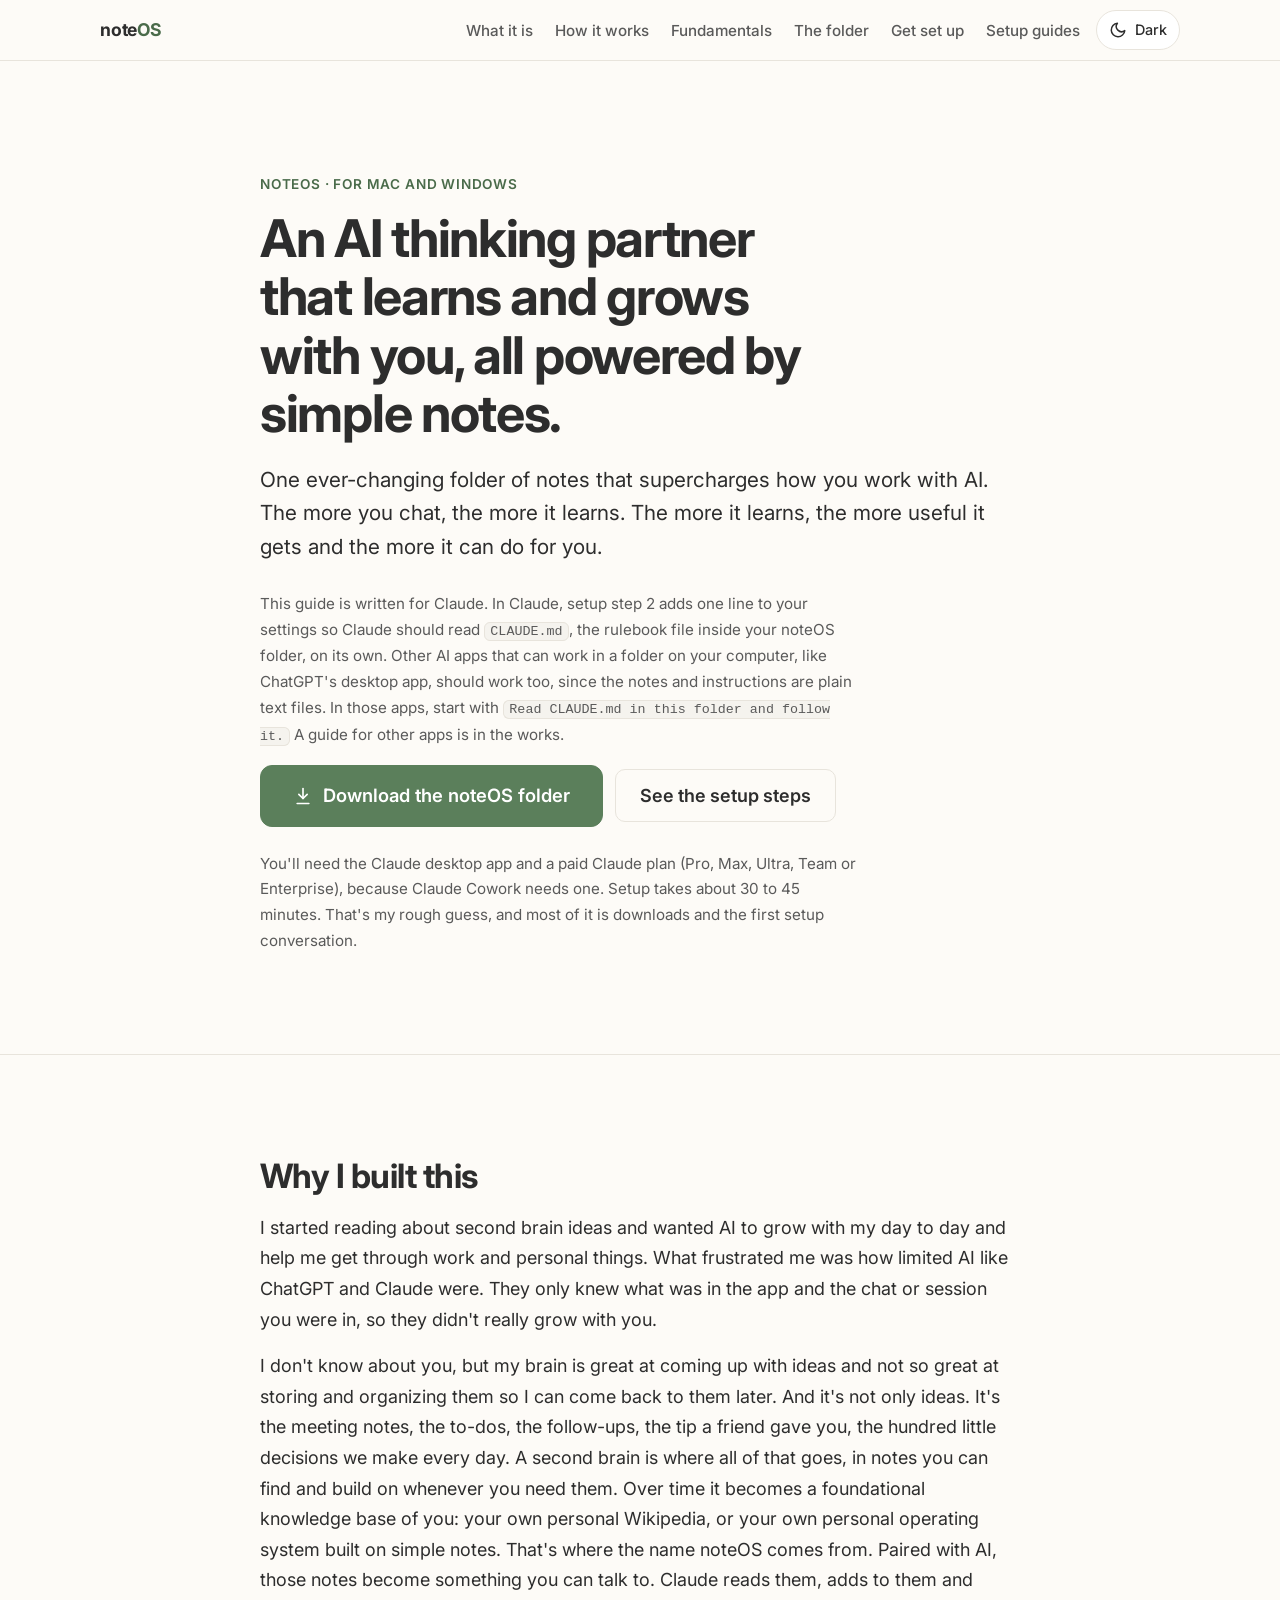
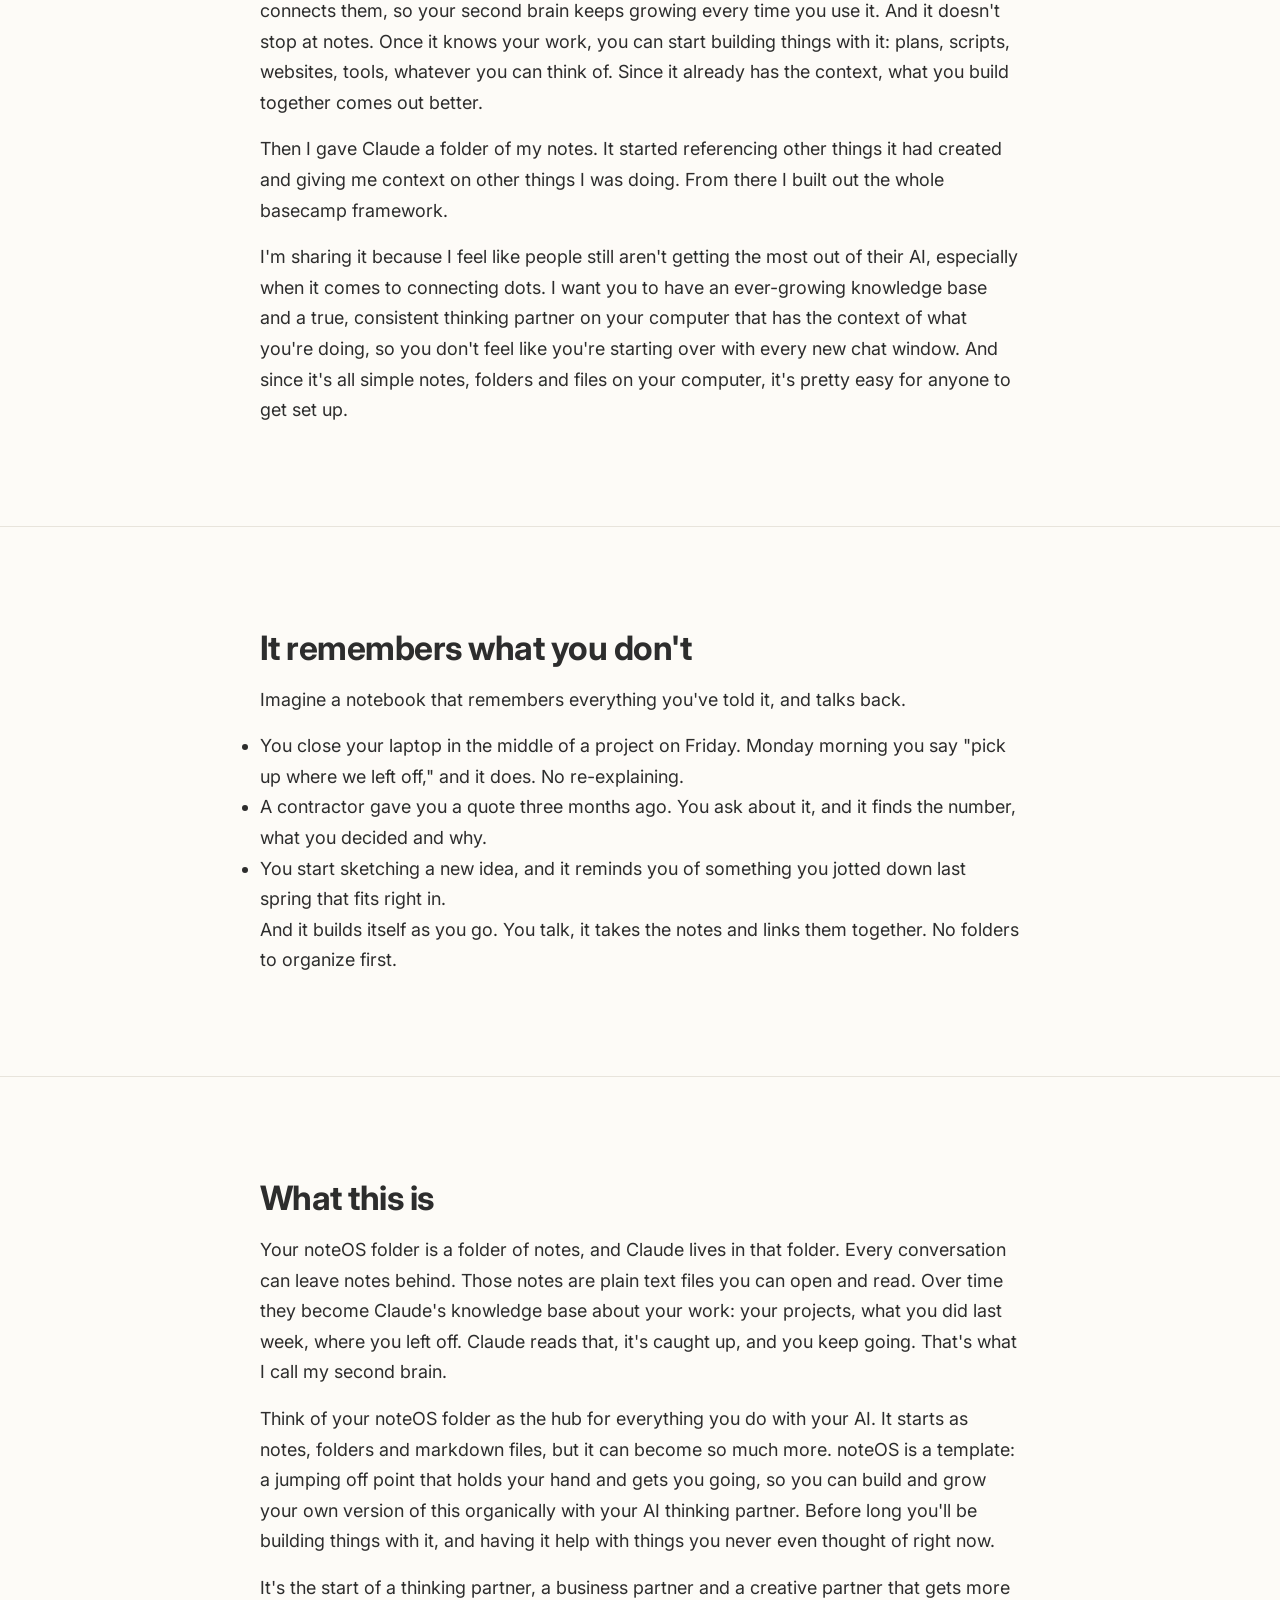
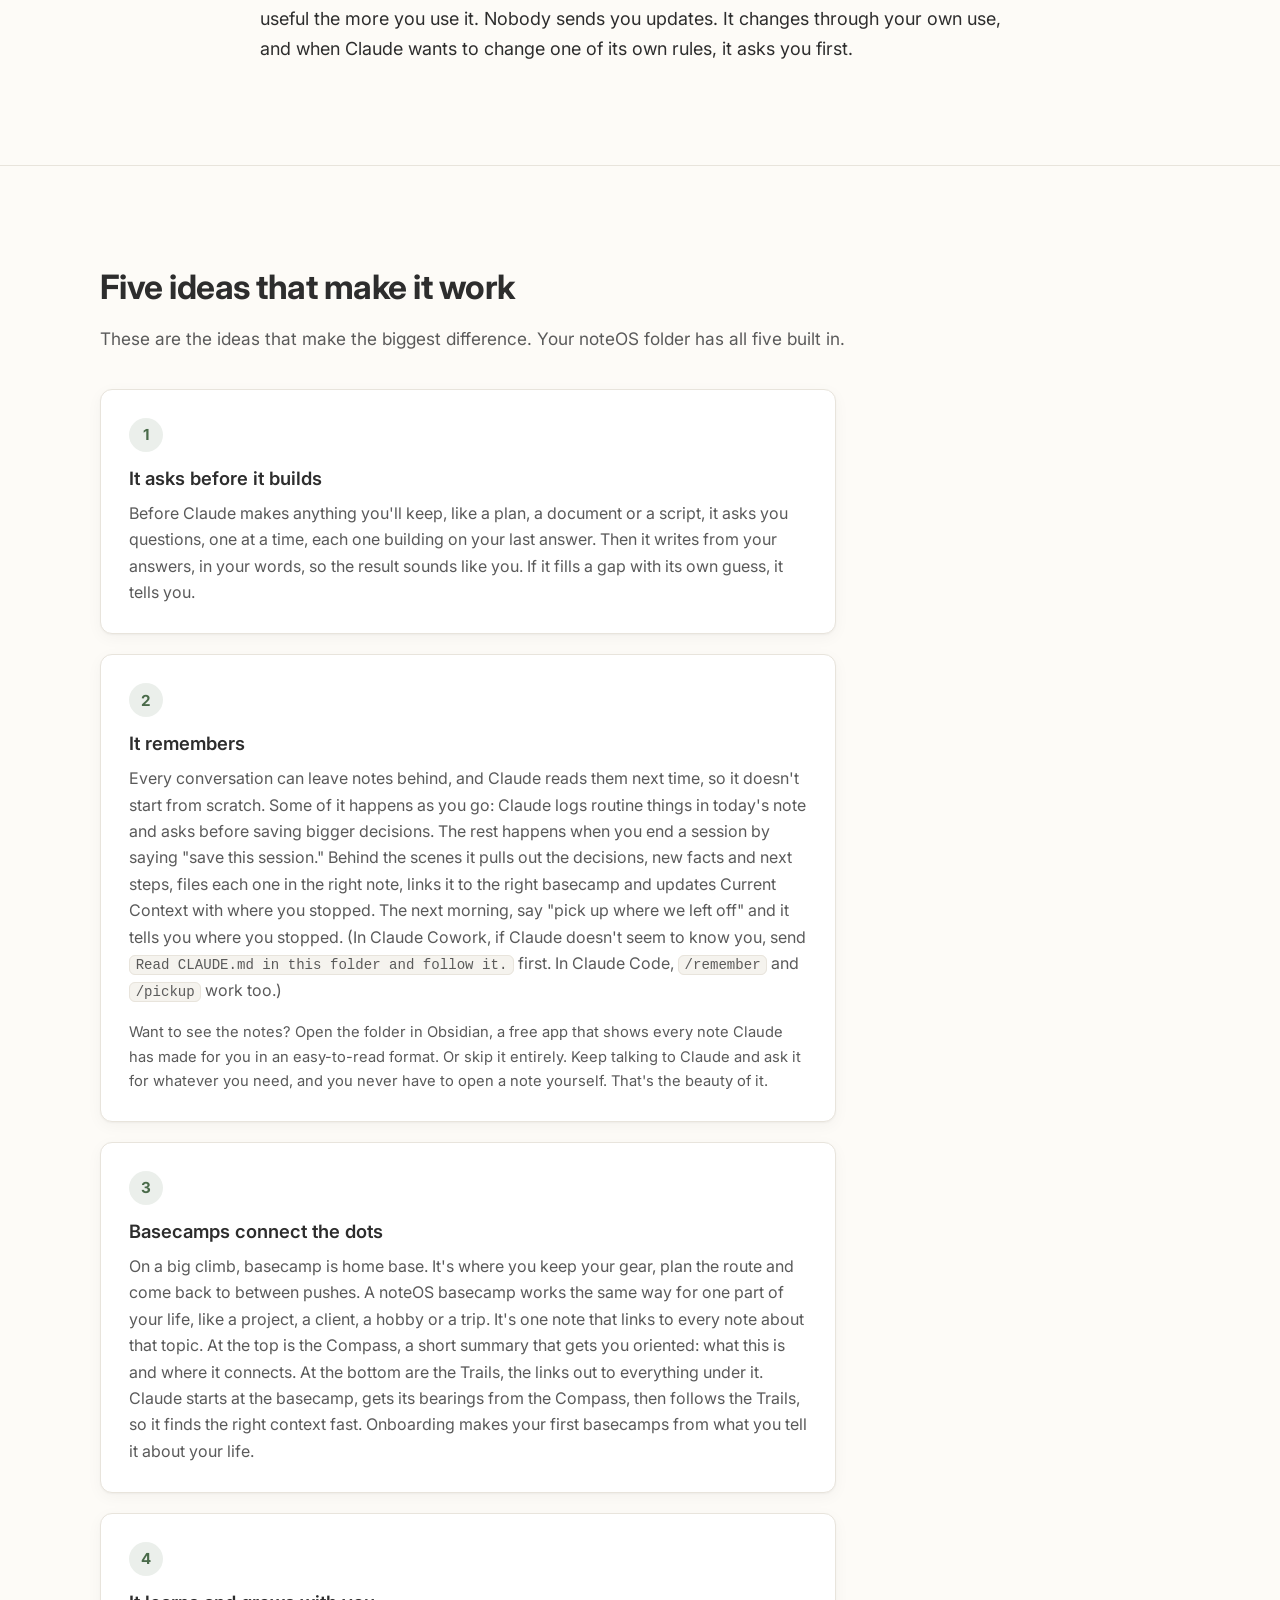
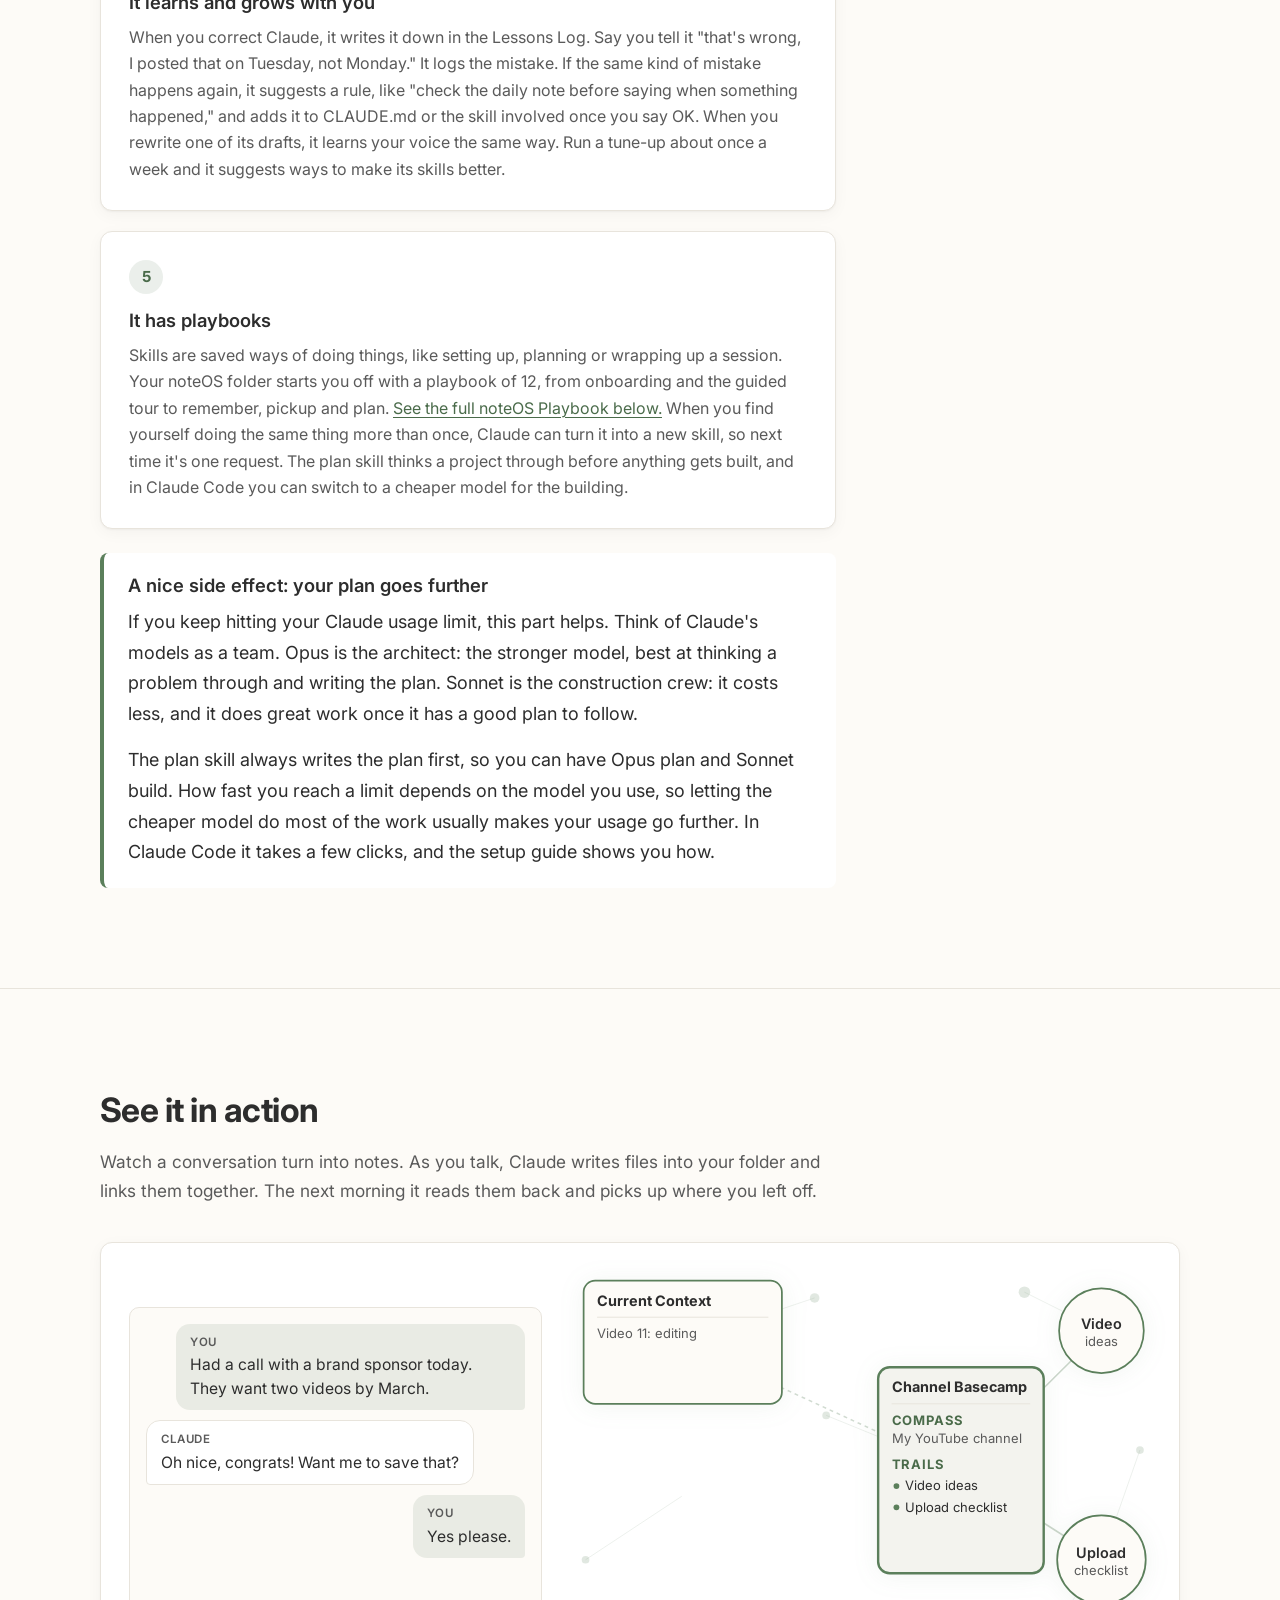
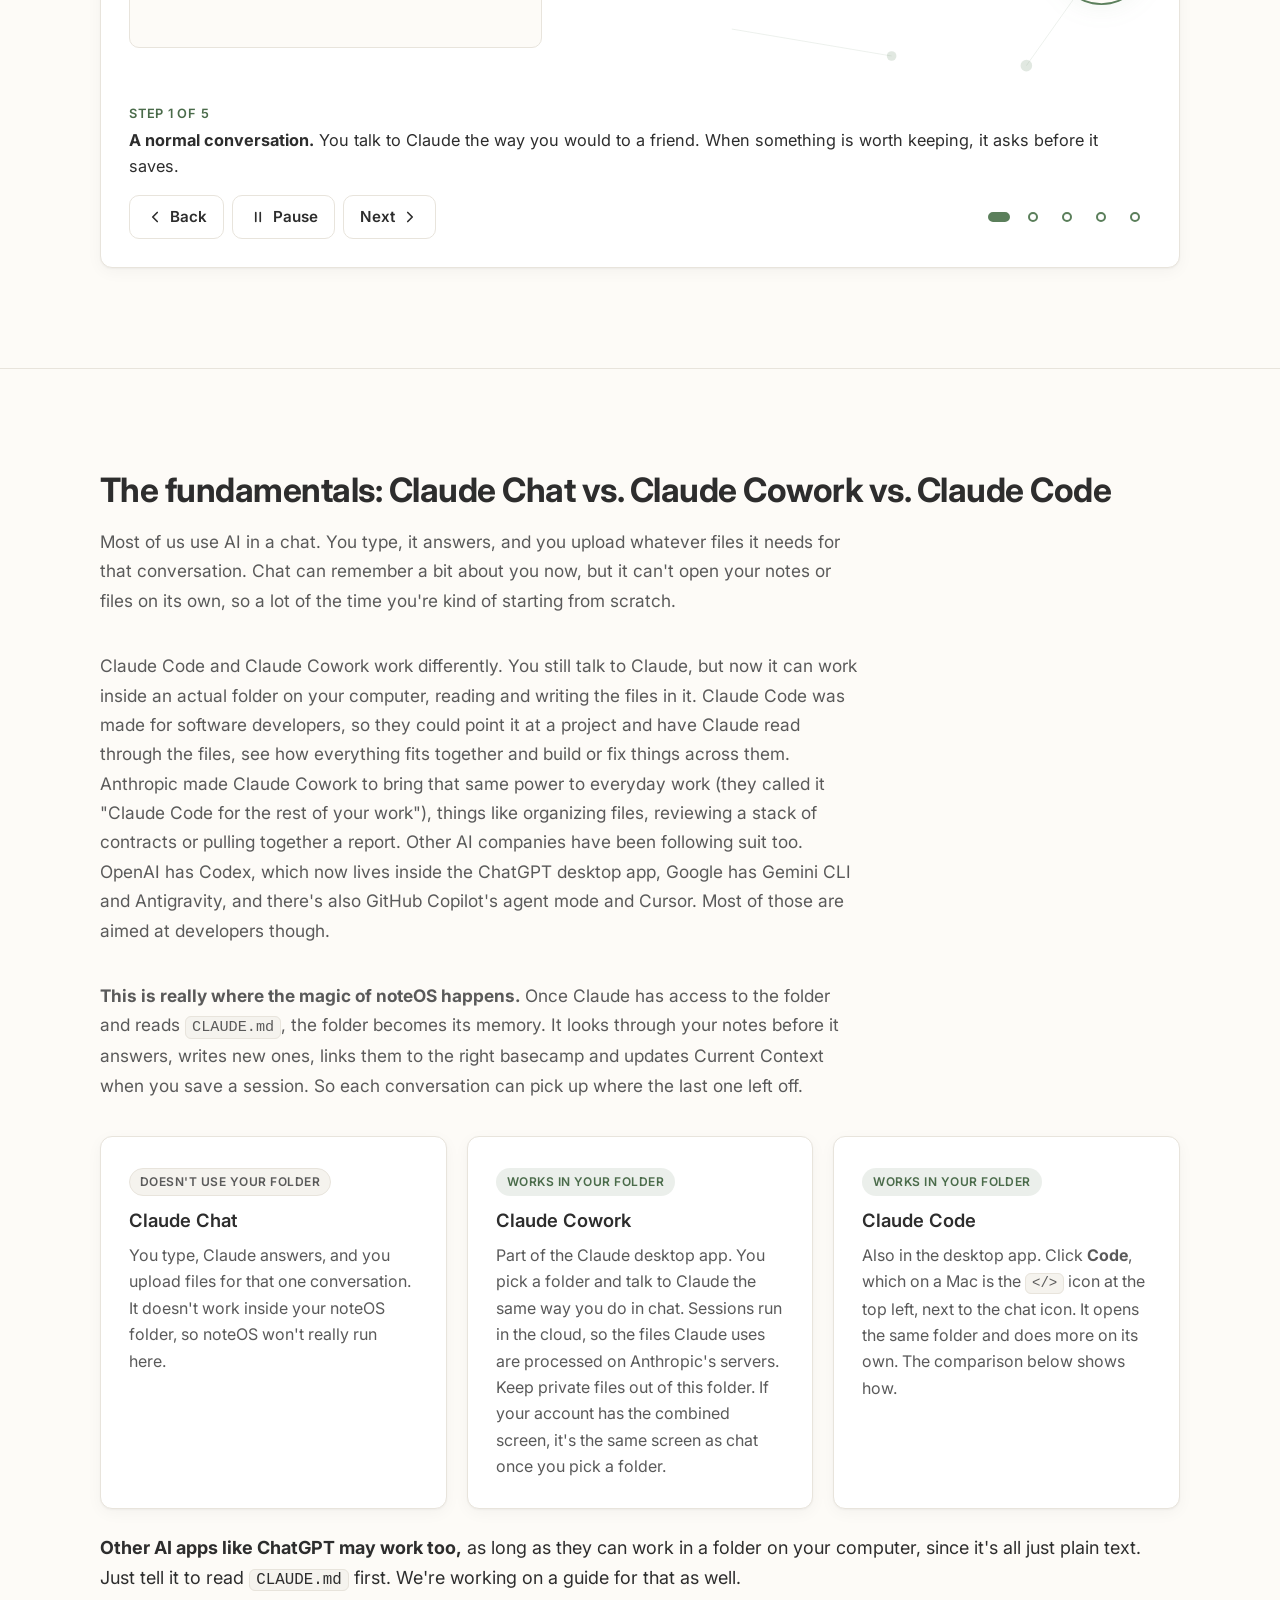
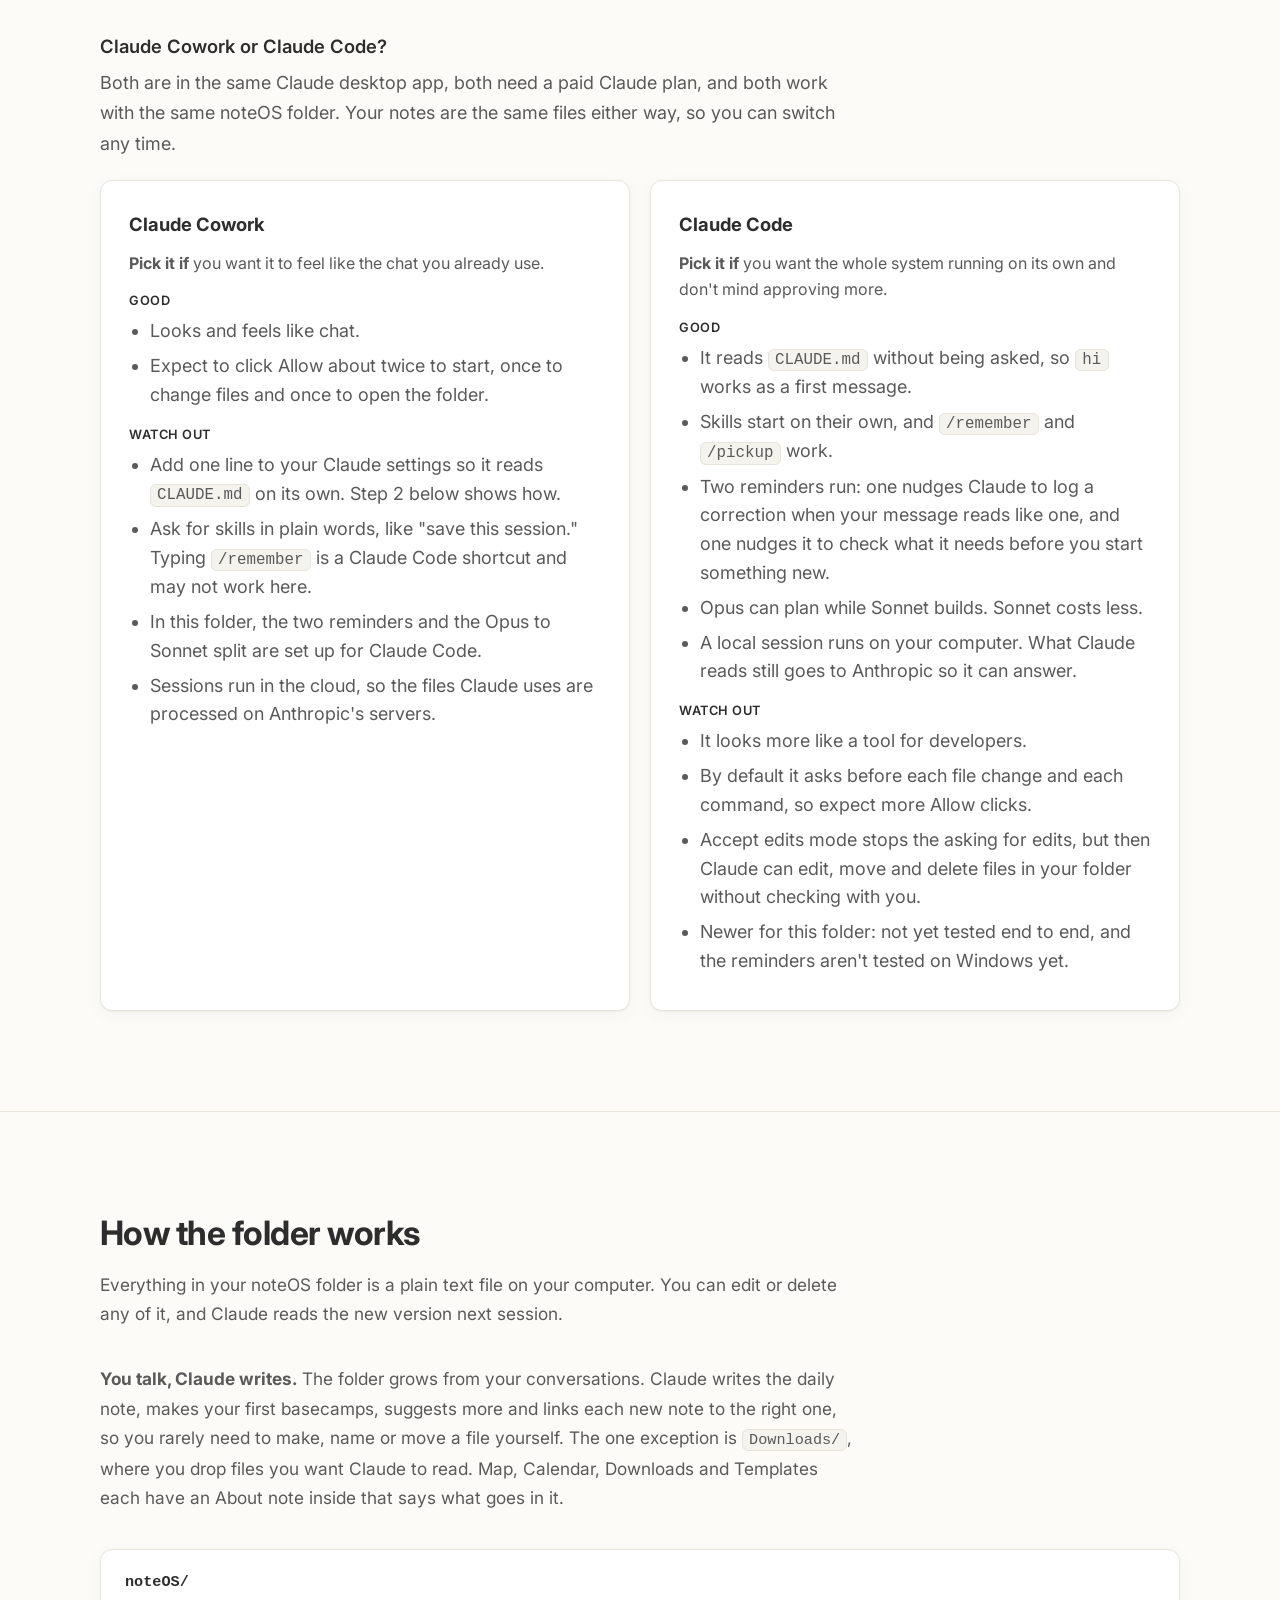
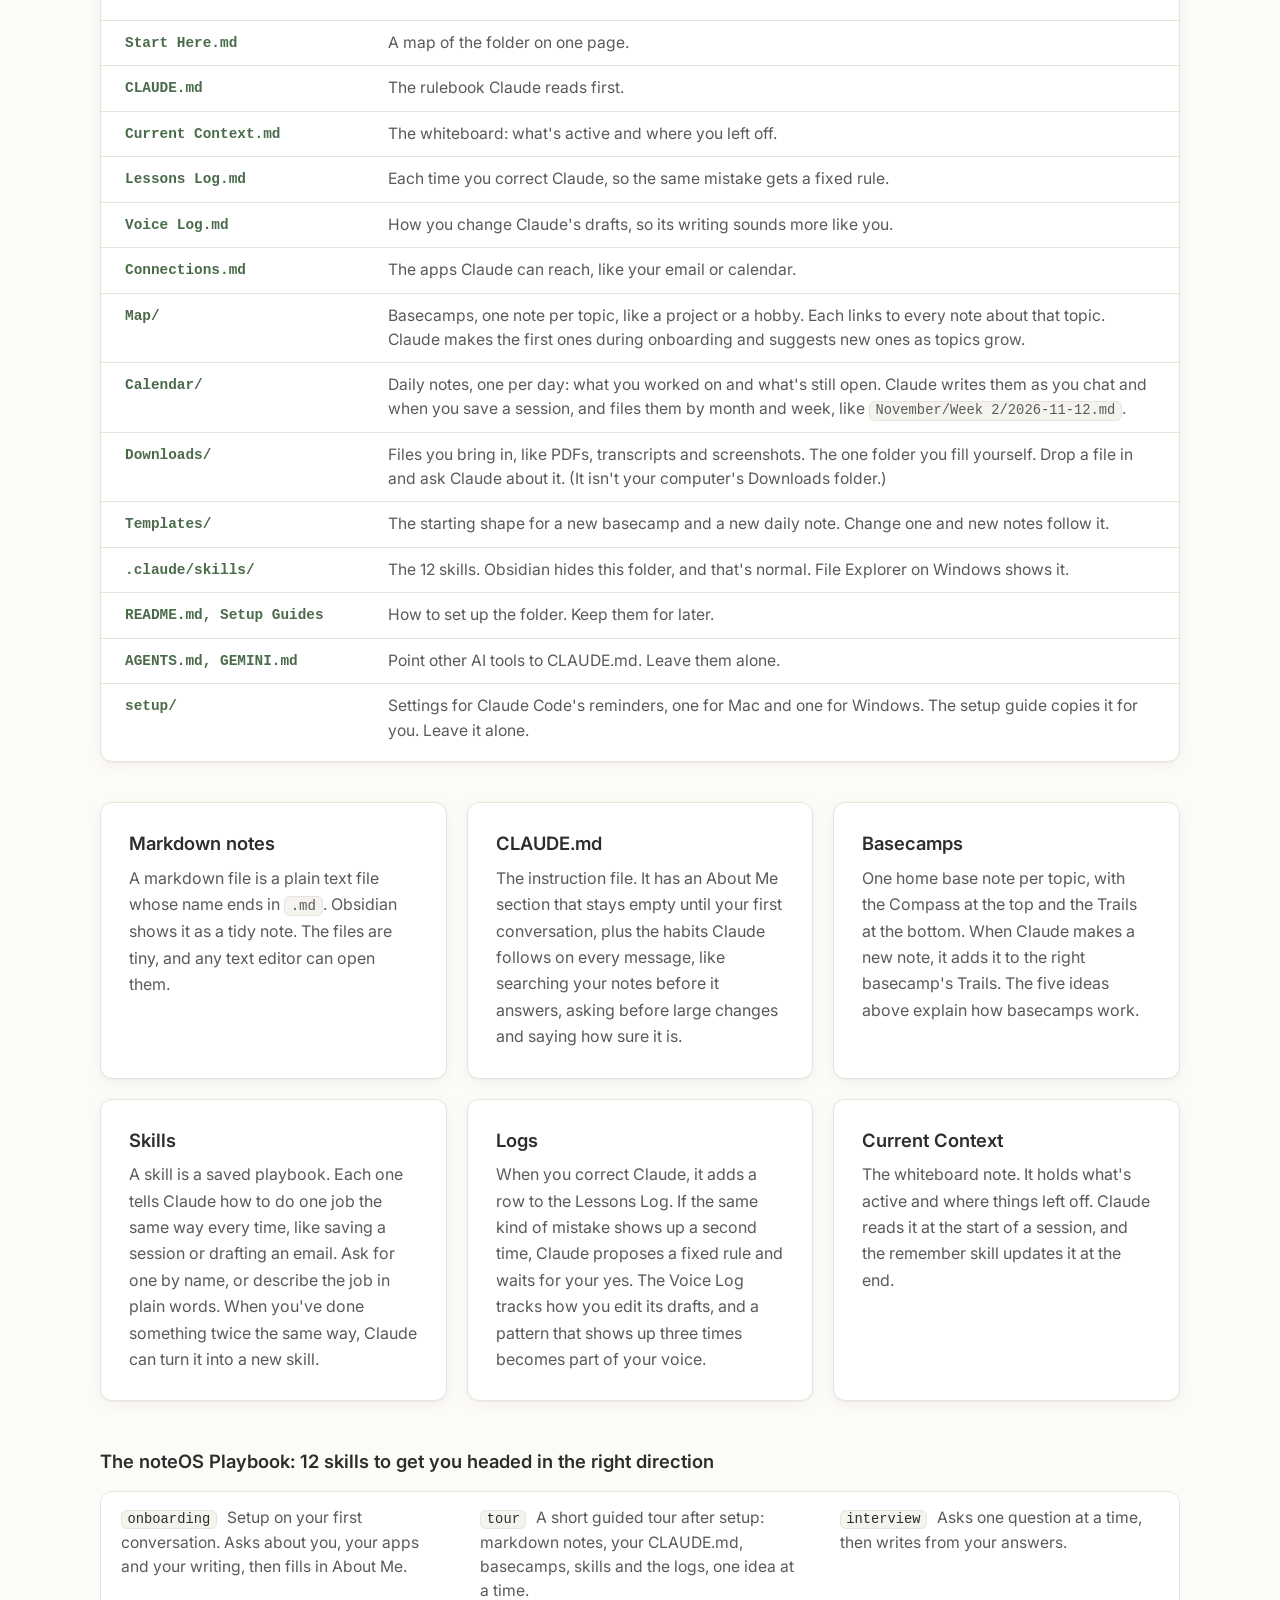
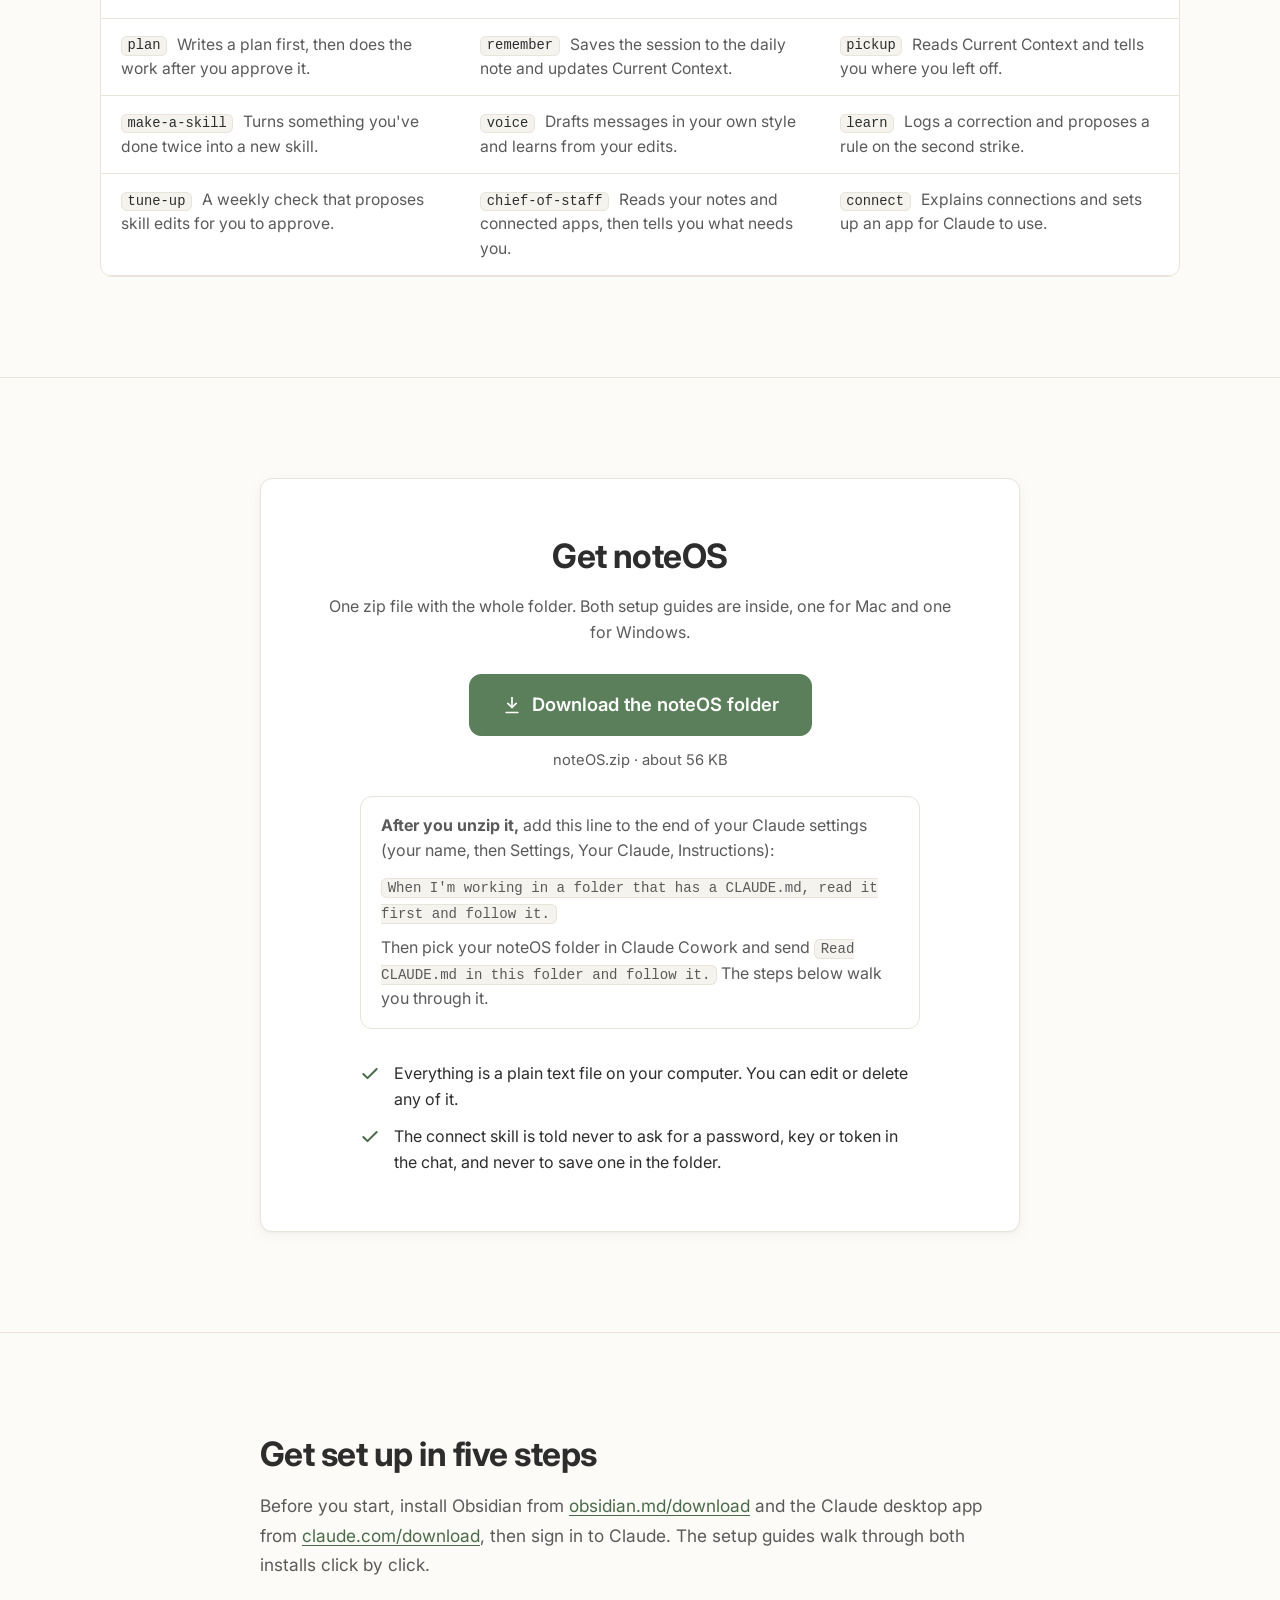
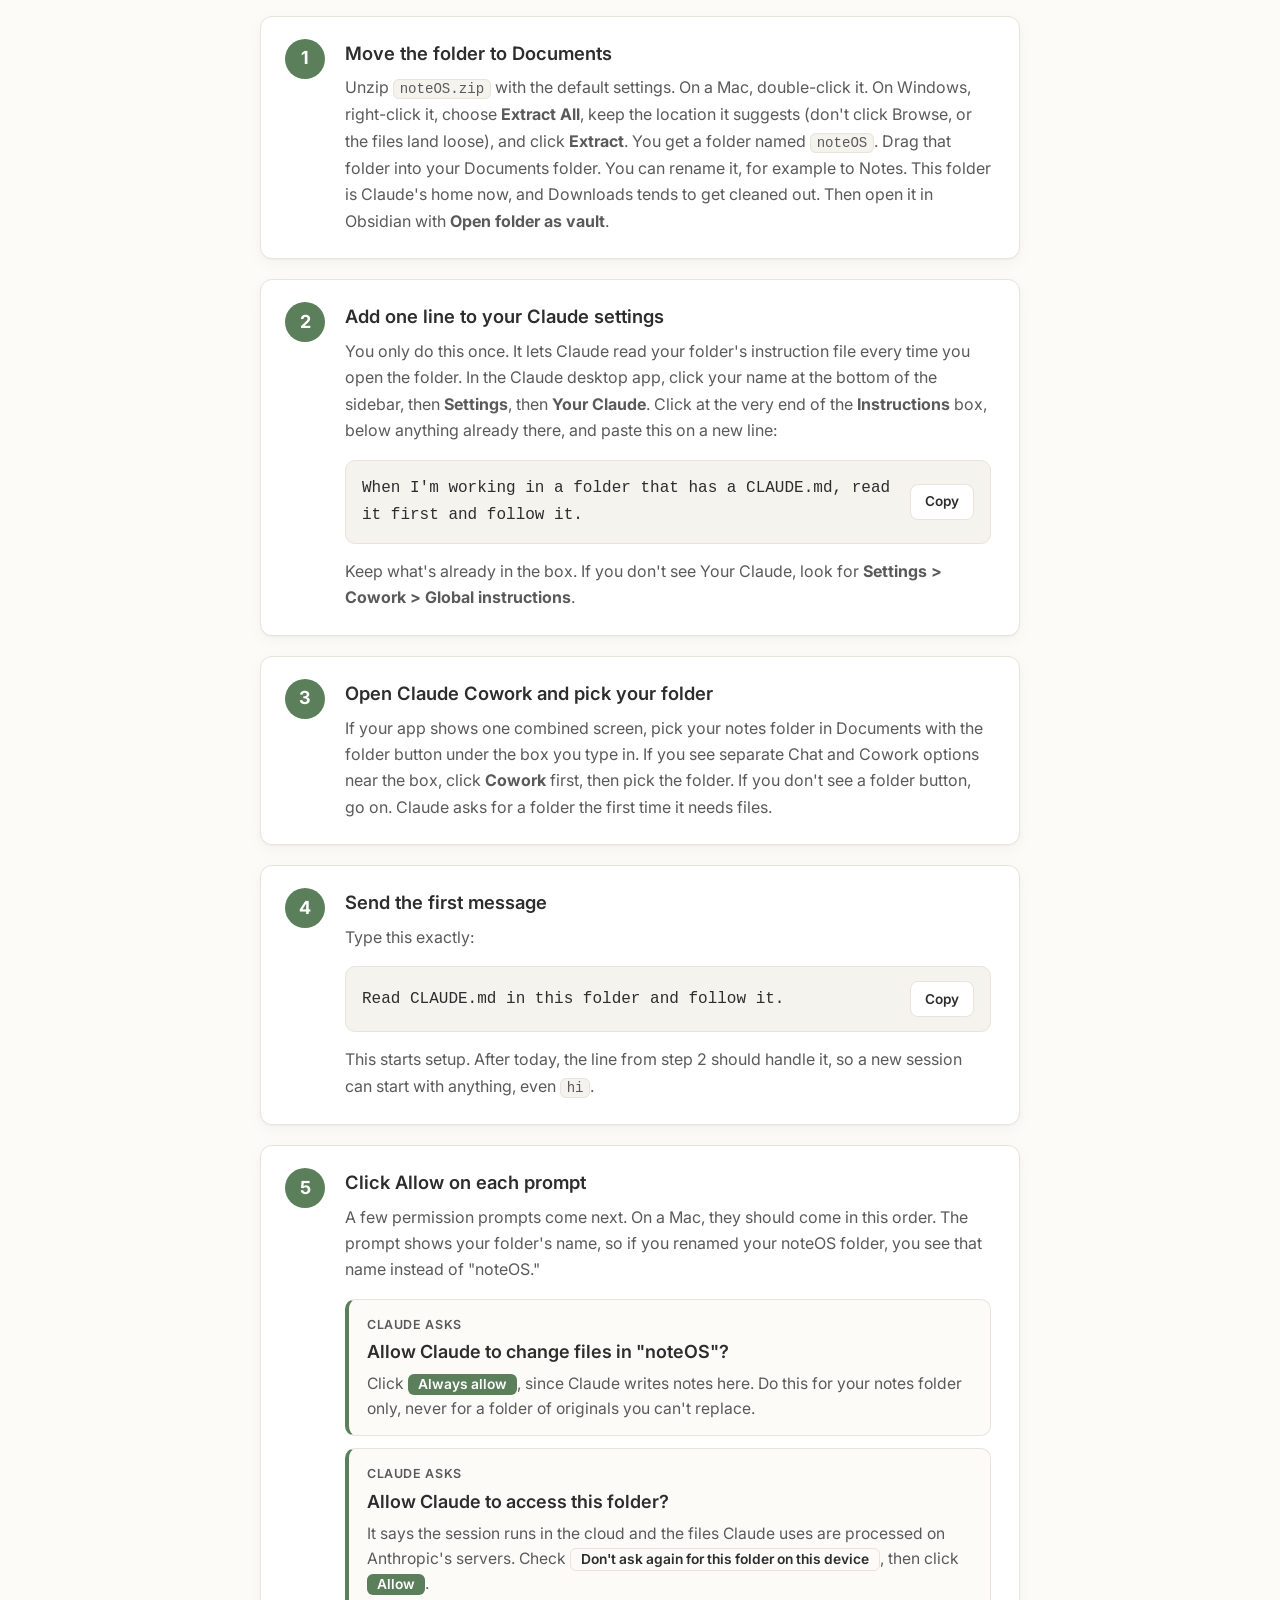
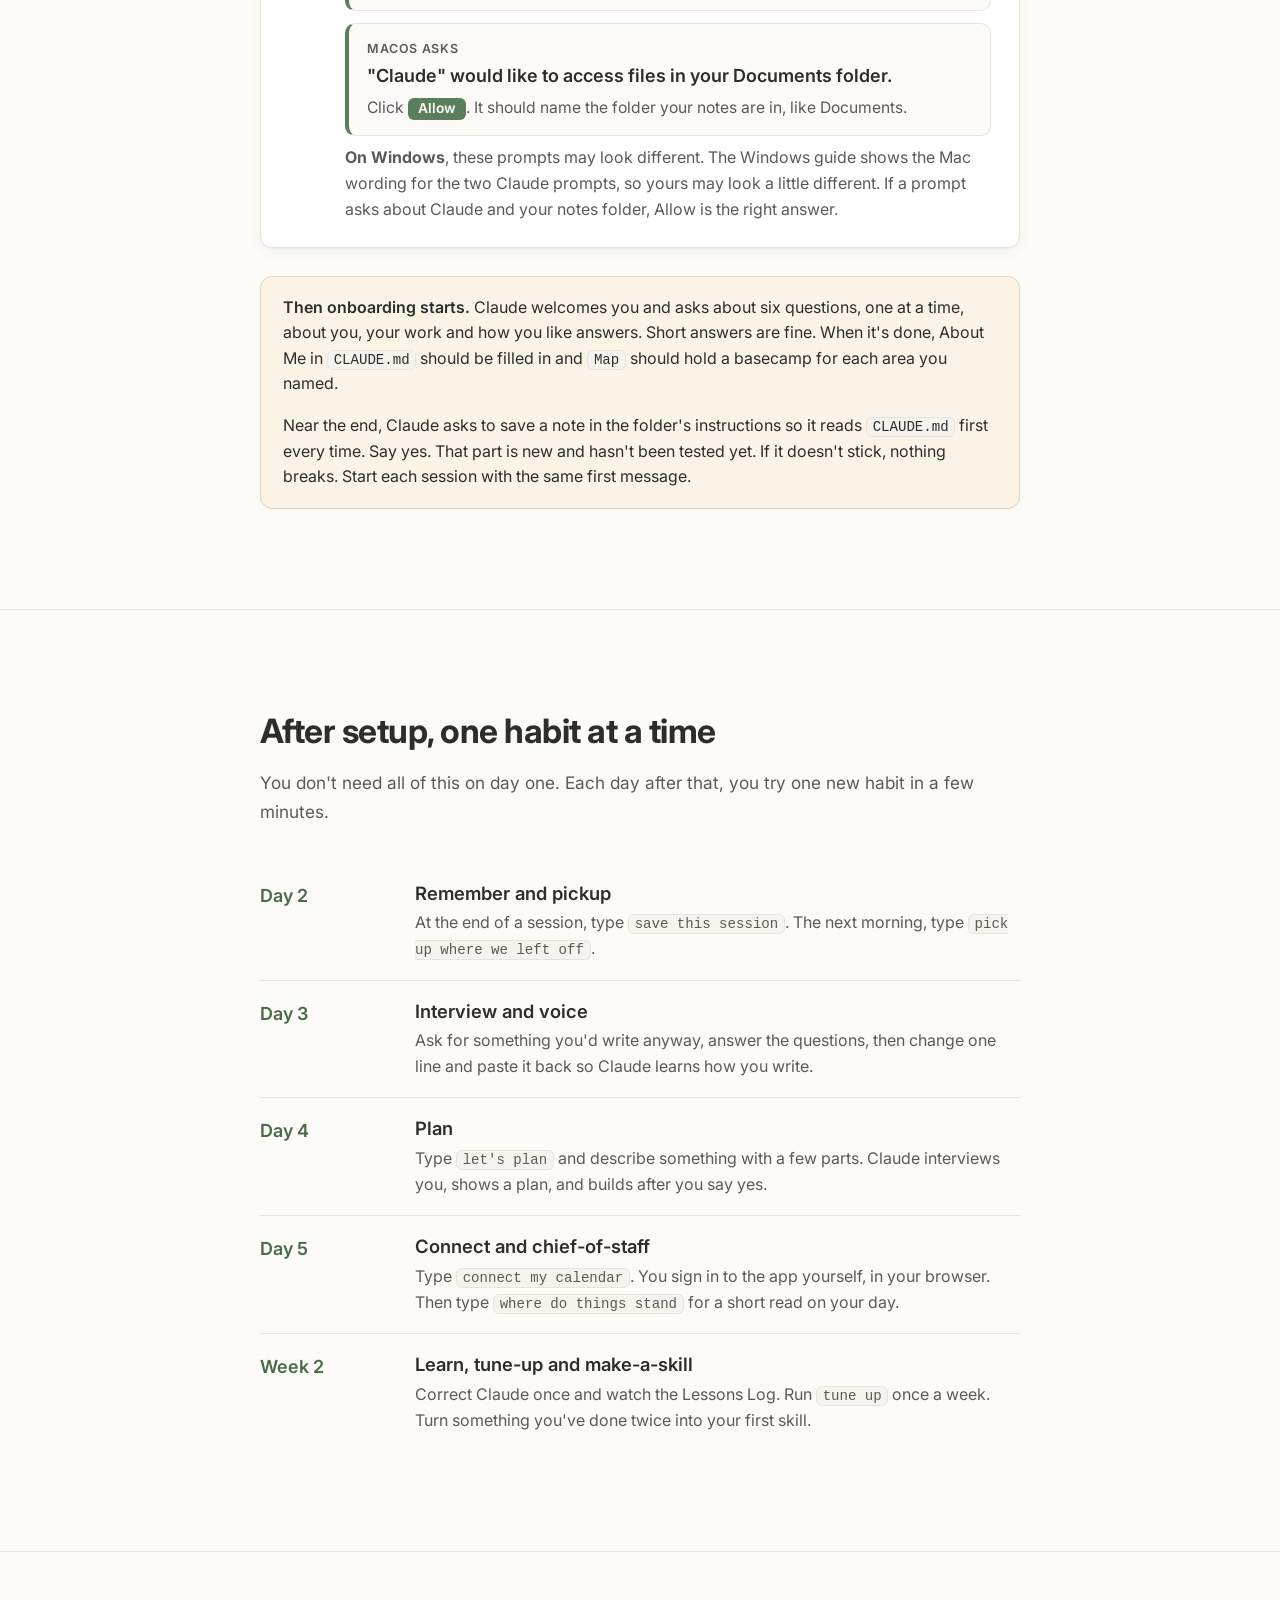
==== index.html @ 66b86077 "Hero: settings line for Claude, first message for other apps; rebuild" ====
<!DOCTYPE html>
<html lang="en">
<head>
  <meta charset="UTF-8">
  <meta name="viewport" content="width=device-width, initial-scale=1">
  <title>noteOS</title>
  <meta name="description" content="A starter folder where Claude keeps notes on your work and picks up where you left off. Download it, open it in Claude Cowork or Claude Code, and follow the setup steps.">
  <script>
    try { var t = localStorage.getItem('noteos-theme'); if (t === 'light' || t === 'dark') document.documentElement.setAttribute('data-theme', t); } catch (e) {}
  </script>
  <link rel="preconnect" href="https://fonts.googleapis.com">
  <link rel="preconnect" href="https://fonts.gstatic.com" crossorigin>
  <link href="https://fonts.googleapis.com/css2?family=Inter:wght@400;500;600;700&display=swap" rel="stylesheet">
  <link rel="stylesheet" href="styles.css">
</head>
<body>
  <a class="skip-link" href="#main">Skip to content</a>

  <header class="site-header">
    <div class="wrap-wide">
      <a class="brand" href="#top">note<span>OS</span></a>
      <nav class="site-nav" aria-label="Sections">
        <ul>
          <li><a href="#what">What it is</a></li>
          <li><a href="#ideas">How it works</a></li>
          <li><a href="#apps">Fundamentals</a></li>
          <li><a href="#folder">The folder</a></li>
          <li><a href="#day-1">Get set up</a></li>
          <li><a href="#guides">Setup guides</a></li>
        </ul>
      </nav>
      <button class="theme-toggle" type="button" aria-label="Switch to dark mode" hidden>
        <svg viewBox="0 0 24 24" fill="none" stroke="currentColor" stroke-width="2" stroke-linecap="round" stroke-linejoin="round" aria-hidden="true"><path d="M21 12.8A9 9 0 1 1 11.2 3a7 7 0 0 0 9.8 9.8z"/></svg>
        <span class="label">Dark</span>
      </button>
    </div>
  </header>

  <main id="main">

    <section class="hero" id="top" aria-labelledby="hero-title">
      <div class="wrap">
        <p class="eyebrow">noteOS · for Mac and Windows</p>
        <h1 id="hero-title">An AI thinking partner that learns and grows with you, all powered by simple notes.</h1>
        <p class="lede">One ever-changing folder of notes that supercharges how you work with AI. The more you chat, the more it learns. The more it learns, the more useful it gets and the more it can do for you.</p>
        <p class="need">This guide is written for Claude. In Claude, setup step 2 adds one line to your settings so Claude should read <code>CLAUDE.md</code>, the rulebook file inside your noteOS folder, on its own. Other AI apps that can work in a folder on your computer, like ChatGPT's desktop app, should work too, since the notes and instructions are plain text files. In those apps, start with <code>Read CLAUDE.md in this folder and follow it.</code> A guide for other apps is in the works.</p>
        <div class="btn-row">
          <a class="btn btn-primary btn-big" href="noteOS.zip" download>
            <svg viewBox="0 0 24 24" fill="none" stroke="currentColor" stroke-width="2" stroke-linecap="round" stroke-linejoin="round" aria-hidden="true"><path d="M12 3v12"/><path d="m7 10 5 5 5-5"/><path d="M5 21h14"/></svg>
            Download the noteOS folder
          </a>
          <a class="btn btn-secondary" href="#day-1">See the setup steps</a>
        </div>
        <p class="need">You'll need the Claude desktop app and a paid Claude plan (Pro, Max, Ultra, Team or Enterprise), because Claude Cowork needs one. Setup takes about 30 to 45 minutes. That's my rough guess, and most of it is downloads and the first setup conversation.</p>
      </div>
    </section>

    <section class="section" id="why" aria-labelledby="why-title">
      <div class="wrap">
        <h2 id="why-title">Why I built this</h2>
        <p>I started reading about second brain ideas and wanted AI to grow with my day to day and help me get through work and personal things. What frustrated me was how limited AI like ChatGPT and Claude were. They only knew what was in the app and the chat or session you were in, so they didn't really grow with you.</p>
        <p>I don't know about you, but my brain is great at coming up with ideas and not so great at storing and organizing them so I can come back to them later. And it's not only ideas. It's the meeting notes, the to-dos, the follow-ups, the tip a friend gave you, the hundred little decisions we make every day. A second brain is where all of that goes, in notes you can find and build on whenever you need them. Over time it becomes a foundational knowledge base of you: your own personal Wikipedia, or your own personal operating system built on simple notes. That's where the name noteOS comes from. Paired with AI, those notes become something you can talk to. Claude reads them, adds to them and connects them, so your second brain keeps growing every time you use it. And it doesn't stop at notes. Once it knows your work, you can start building things with it: plans, scripts, websites, tools, whatever you can think of. Since it already has the context, what you build together comes out better.</p>
        <p>Then I gave Claude a folder of my notes. It started referencing other things it had created and giving me context on other things I was doing. From there I built out the whole basecamp framework.</p>
        <p>I'm sharing it because I feel like people still aren't getting the most out of their AI, especially when it comes to connecting dots. I want you to have an ever-growing knowledge base and a true, consistent thinking partner on your computer that has the context of what you're doing, so you don't feel like you're starting over with every new chat window. And since it's all simple notes, folders and files on your computer, it's pretty easy for anyone to get set up.</p>
      </div>
    </section>

    <section class="section" id="imagine" aria-labelledby="imagine-title">
      <div class="wrap">
        <h2 id="imagine-title">It remembers what you don't</h2>
        <p>Imagine a notebook that remembers everything you've told it, and talks back.</p>
        <ul>
          <li>You close your laptop in the middle of a project on Friday. Monday morning you say "pick up where we left off," and it does. No re-explaining.</li>
          <li>A contractor gave you a quote three months ago. You ask about it, and it finds the number, what you decided and why.</li>
          <li>You start sketching a new idea, and it reminds you of something you jotted down last spring that fits right in.</li>
        </ul>
        <p>And it builds itself as you go. You talk, it takes the notes and links them together. No folders to organize first.</p>
      </div>
    </section>

    <section class="section" id="what" aria-labelledby="what-title">
      <div class="wrap">
        <h2 id="what-title">What this is</h2>
        <p>Your noteOS folder is a folder of notes, and Claude lives in that folder. Every conversation can leave notes behind. Those notes are plain text files you can open and read. Over time they become Claude's knowledge base about your work: your projects, what you did last week, where you left off. Claude reads that, it's caught up, and you keep going. That's what I call my second brain.</p>
        <p>Think of your noteOS folder as the hub for everything you do with your AI. It starts as notes, folders and markdown files, but it can become so much more. noteOS is a template: a jumping off point that holds your hand and gets you going, so you can build and grow your own version of this organically with your AI thinking partner. Before long you'll be building things with it, and having it help with things you never even thought of right now.</p>
        <p>It's the start of a thinking partner, a business partner and a creative partner that gets more useful the more you use it. Nobody sends you updates. It changes through your own use, and when Claude wants to change one of its own rules, it asks you first.</p>
      </div>
    </section>

    <section class="section" id="ideas" aria-labelledby="ideas-title">
      <div class="wrap-wide">
        <h2 id="ideas-title">Five ideas that make it work</h2>
        <p class="intro">These are the ideas that make the biggest difference. Your noteOS folder has all five built in.</p>
        <div class="grid grid-pillars-5">
          <article class="card">
            <div class="num" aria-hidden="true">1</div>
            <h3>It asks before it builds</h3>
            <p>Before Claude makes anything you'll keep, like a plan, a document or a script, it asks you questions, one at a time, each one building on your last answer. Then it writes from your answers, in your words, so the result sounds like you. If it fills a gap with its own guess, it tells you.</p>
          </article>
          <article class="card">
            <div class="num" aria-hidden="true">2</div>
            <h3>It remembers</h3>
            <p>Every conversation can leave notes behind, and Claude reads them next time, so it doesn't start from scratch. Some of it happens as you go: Claude logs routine things in today's note and asks before saving bigger decisions. The rest happens when you end a session by saying "save this session." Behind the scenes it pulls out the decisions, new facts and next steps, files each one in the right note, links it to the right basecamp and updates Current Context with where you stopped. The next morning, say "pick up where we left off" and it tells you where you stopped. (In Claude Cowork, if Claude doesn&#39;t seem to know you, send <code>Read CLAUDE.md in this folder and follow it.</code> first. In Claude Code, <code>/remember</code> and <code>/pickup</code> work too.)</p>
            <p class="card-note">Want to see the notes? Open the folder in Obsidian, a free app that shows every note Claude has made for you in an easy-to-read format. Or skip it entirely. Keep talking to Claude and ask it for whatever you need, and you never have to open a note yourself. That's the beauty of it.
          </article>
          <article class="card">
            <div class="num" aria-hidden="true">3</div>
            <h3>Basecamps connect the dots</h3>
            <p>On a big climb, basecamp is home base. It's where you keep your gear, plan the route and come back to between pushes. A noteOS basecamp works the same way for one part of your life, like a project, a client, a hobby or a trip. It's one note that links to every note about that topic. At the top is the Compass, a short summary that gets you oriented: what this is and where it connects. At the bottom are the Trails, the links out to everything under it. Claude starts at the basecamp, gets its bearings from the Compass, then follows the Trails, so it finds the right context fast. Onboarding makes your first basecamps from what you tell it about your life.</p>
          </article>
          <article class="card">
            <div class="num" aria-hidden="true">4</div>
            <h3>It learns and grows with you</h3>
            <p>When you correct Claude, it writes it down in the Lessons Log. Say you tell it "that's wrong, I posted that on Tuesday, not Monday." It logs the mistake. If the same kind of mistake happens again, it suggests a rule, like "check the daily note before saying when something happened," and adds it to CLAUDE.md or the skill involved once you say OK. When you rewrite one of its drafts, it learns your voice the same way. Run a tune-up about once a week and it suggests ways to make its skills better.</p>
          </article>
          <article class="card">
            <div class="num" aria-hidden="true">5</div>
            <h3>It has playbooks</h3>
            <p>Skills are saved ways of doing things, like setting up, planning or wrapping up a session. Your noteOS folder starts you off with a playbook of 12, from onboarding and the guided tour to remember, pickup and plan. <a href="#playbook">See the full noteOS Playbook below.</a> When you find yourself doing the same thing more than once, Claude can turn it into a new skill, so next time it's one request. The plan skill thinks a project through before anything gets built, and in Claude Code you can switch to a cheaper model for the building.</p>
          </article>
        </div>
        <div class="callout" role="note" aria-labelledby="crew-title">
          <h3 id="crew-title">A nice side effect: your plan goes further</h3>
          <p>If you keep hitting your Claude usage limit, this part helps. Think of Claude's models as a team. Opus is the architect: the stronger model, best at thinking a problem through and writing the plan. Sonnet is the construction crew: it costs less, and it does great work once it has a good plan to follow.</p>
          <p>The plan skill always writes the plan first, so you can have Opus plan and Sonnet build. How fast you reach a limit depends on the model you use, so letting the cheaper model do most of the work usually makes your usage go further. In Claude Code it takes a few clicks, and the setup guide shows you how.</p>
        </div>
      </div>
    </section>

    <section class="section" id="in-action" aria-labelledby="in-action-title">
      <div class="wrap-wide">
        <h2 id="in-action-title">See it in action</h2>
        <p class="intro">Watch a conversation turn into notes. As you talk, Claude writes files into your folder and links them together. The next morning it reads them back and picks up where you left off.</p>

        <div class="sia" data-step="5">
          <div class="sia-stage">
            <div class="sia-chat">
              <div class="sia-session" data-first="1" data-last="3">
                <p class="bubble you" data-from="1" data-d="0.2"><span class="who">You</span><span class="text">Had a call with a brand sponsor today. They want two videos by March.</span></p>
                <p class="bubble claude" data-from="1" data-d="2.3" data-t="0.8"><span class="who">Claude</span><span class="dots" aria-hidden="true"><i></i><i></i><i></i></span><span class="text">Oh nice, congrats! Want me to save that?</span></p>
                <p class="bubble you" data-from="1" data-d="3.8"><span class="who">You</span><span class="text">Yes please.</span></p>
                <p class="bubble you" data-from="3" data-d="0.2"><span class="who">You</span><span class="text">Save this session.</span></p>
              </div>
              <div class="sia-session is-active" data-first="4" data-last="5">
                <p class="bubble sia-divider" data-from="4" data-d="0.1"><span>Next morning</span></p>
                <p class="bubble you" data-from="4" data-d="0.5"><span class="who">You</span><span class="text">Pick up where we left off.</span></p>
                <p class="bubble claude sia-wire-target" data-from="4" data-d="2.9" data-t="0.8"><span class="who">Claude</span><span class="dots" aria-hidden="true"><i></i><i></i><i></i></span><span class="text">Morning! Where we left off: two sponsor videos due in March. Want to start the script for the first one?</span></p>
                <p class="bubble you" data-from="5" data-d="0.2"><span class="who">You</span><span class="text">Yes.</span></p>
              </div>
            </div>

            <svg class="sia-wires" aria-hidden="true" focusable="false" xmlns="http://www.w3.org/2000/svg">
              <path class="wire" data-k="wCc" data-s="off" pathLength="1" d="M0 0"/>
              <path class="wire" data-k="wHub" data-s="off" pathLength="1" d="M0 0"/>
            </svg>

            <div class="sia-graph">
              <svg class="sia-svg" viewBox="0 0 600 430" role="img" aria-labelledby="sia-svg-title sia-svg-desc" xmlns="http://www.w3.org/2000/svg">
                <title id="sia-svg-title">Your noteOS folder filling in as you talk</title>
                <desc id="sia-svg-desc">A web of linked notes. Current Context sits at the top left. Channel Basecamp sits in the middle, with a Compass and a list of Trails that link to Video ideas and Upload checklist. As the chat plays, a new Sponsor call note appears and links to the basecamp, which adds it to its Trails. After /remember, Current Context gains the line "Two sponsor videos due in March." The next morning, Claude reads Current Context and the basecamp before it answers. Then a new note, Sponsor video 1 - Script, appears and links to the same basecamp.</desc>
                <defs>
                  <filter id="sia-glow" x="-30%" y="-30%" width="160%" height="160%">
                    <feGaussianBlur stdDeviation="3" result="blur"/>
                    <feMerge><feMergeNode in="blur"/><feMergeNode in="SourceGraphic"/></feMerge>
                  </filter>
                </defs>

                <!-- Ambient dots and ghost links, as on the original hero graph -->
                <g class="sia-ambient" aria-hidden="true">
                  <line class="ghost" x1="250" y1="28" x2="113" y2="74"/>
                  <line class="ghost" x1="468" y1="22" x2="548" y2="62"/>
                  <line class="ghost" x1="588" y1="186" x2="548" y2="300"/>
                  <line class="ghost" x1="470" y1="410" x2="548" y2="300"/>
                  <line class="ghost" x1="262" y1="150" x2="402" y2="207"/>
                  <line class="ghost" x1="330" y1="400" x2="164" y2="372"/>
                  <line class="ghost" x1="12" y1="300" x2="112" y2="234"/>
                  <circle class="dot" cx="250" cy="28" r="5"/>
                  <circle class="dot" cx="468" cy="22" r="6"/>
                  <circle class="dot" cx="588" cy="186" r="4"/>
                  <circle class="dot" cx="470" cy="410" r="6"/>
                  <circle class="dot" cx="262" cy="150" r="4"/>
                  <circle class="dot" cx="330" cy="400" r="5"/>
                  <circle class="dot" cx="12" cy="300" r="4"/>
                </g>

                <!-- Links. Base links always show; draw links light up or draw in. -->
                <line class="link cross" data-a="cc" data-b="hub" x1="113" y1="74" x2="402" y2="207"/>
                <line class="link" data-a="hub" data-b="ideas" x1="402" y1="207" x2="548" y2="62"/>
                <line class="link" data-a="hub" data-b="upload" x1="402" y1="207" x2="548" y2="300"/>
                <line class="draw" data-a="call" data-b="hub" data-k="lCall" data-s="settled" pathLength="1" x1="112" y1="234" x2="402" y2="207"/>
                <line class="draw" data-a="script" data-b="hub" data-k="lScript" data-s="on" pathLength="1" x1="164" y1="372" x2="402" y2="207"/>

                <!-- Circle notes in the original style -->
                <g class="pos" data-node="ideas" transform="translate(548 62)">
                  <g class="node" data-k="ideas" data-s="rest">
                    <circle class="ring" r="44"/><circle class="halo" r="44"/>
                    <text class="t1" y="-2">Video</text><text class="t2" y="16">ideas</text>
                  </g>
                </g>
                <g class="pos" data-node="upload" transform="translate(548 300)">
                  <g class="node" data-k="upload" data-s="rest">
                    <circle class="ring" r="46"/><circle class="halo" r="46"/>
                    <text class="t1" y="-2">Upload</text><text class="t2" y="16">checklist</text>
                  </g>
                </g>

                <!-- Note cards -->
                <g class="pos" data-node="cc" transform="translate(10 10)">
                  <g class="card" data-k="cc" data-s="rest">
                    <rect class="frame" width="206" height="128" rx="12"/><rect class="halo" width="206" height="128" rx="12"/>
                    <text class="title" x="14" y="26">Current Context</text>
                    <line class="rule" x1="14" y1="38" x2="192" y2="38"/>
                    <text class="peek" x="14" y="60">Video 11: editing</text>
                    <g class="hl" data-k="ccNew" data-s="settled">
                      <rect x="8" y="71" width="190" height="49" rx="7"/>
                      <text class="peek strong" x="16" y="91">Two sponsor videos</text>
                      <text class="peek strong" x="16" y="111">due in March</text>
                    </g>
                  </g>
                </g>

                <g class="pos" data-node="hub" transform="translate(316 100)">
                  <g class="card hub" data-k="hub" data-s="lit">
                    <rect class="frame" width="172" height="214" rx="12"/><rect class="halo" width="172" height="214" rx="12"/>
                    <text class="title" x="14" y="26">Channel Basecamp</text>
                    <line class="rule" x1="14" y1="38" x2="158" y2="38"/>
                    <text class="caps" x="14" y="60">COMPASS</text>
                    <text class="peek" x="14" y="79">My YouTube channel</text>
                    <text class="caps" x="14" y="106">TRAILS</text>
                    <g class="trail"><circle cx="19" cy="123.5" r="3"/><text class="peek" x="28" y="128">Video ideas</text></g>
                    <g class="trail"><circle cx="19" cy="145.5" r="3"/><text class="peek" x="28" y="150">Upload checklist</text></g>
                    <g class="trail is-new" data-k="trailCall" data-s="settled"><rect x="8" y="157" width="156" height="21" rx="6"/><circle cx="19" cy="167.5" r="3"/><text class="peek" x="28" y="172">Sponsor call</text></g>
                    <g class="trail is-new" data-k="trailScript" data-s="on"><rect x="8" y="179" width="156" height="21" rx="6"/><circle cx="19" cy="189.5" r="3"/><text class="peek" x="28" y="194">Sponsor video 1</text></g>
                  </g>
                </g>

                <g class="pos" data-node="call" transform="translate(28 182)">
                  <g class="card is-new" data-k="call" data-s="rest">
                    <rect class="frame" width="168" height="104" rx="12"/><rect class="halo" width="168" height="104" rx="12"/>
                    <text class="title" x="12" y="26">Sponsor call.md</text>
                    <line class="rule" x1="12" y1="38" x2="156" y2="38"/>
                    <text class="peek" x="12" y="62">Brand sponsor call</text>
                    <text class="peek" x="12" y="84">Two videos by March</text>
                  </g>
                </g>

                <g class="pos" data-node="script" transform="translate(28 326)">
                  <g class="card is-new" data-k="script" data-s="lit">
                    <rect class="frame" width="272" height="92" rx="12"/><rect class="halo" width="272" height="92" rx="12"/>
                    <text class="title" x="14" y="26">Sponsor video 1 - Script.md</text>
                    <line class="rule" x1="14" y1="38" x2="258" y2="38"/>
                    <text class="peek" x="14" y="60">Script for sponsor video 1</text>
                    <text class="peek" x="14" y="80">Due in March</text>
                  </g>
                </g>
              </svg>
            </div>
          </div>

          <div class="sia-bar">
            <div class="sia-capbox" hidden>
              <p class="sia-caption" aria-live="polite"></p>
              <p class="sia-caption sia-sizer" aria-hidden="true"><span class="sia-count">Step 1 of 5</span><strong>A normal conversation.</strong> You talk to Claude the way you would to a friend. When something is worth keeping, it asks before it saves.</p>
              <p class="sia-caption sia-sizer" aria-hidden="true"><span class="sia-count">Step 2 of 5</span><strong>A file gets made.</strong> Claude writes a note, Sponsor call.md, and adds it to the Trails on your Channel Basecamp so it can find it later.</p>
              <p class="sia-caption sia-sizer" aria-hidden="true"><span class="sia-count">Step 3 of 5</span><strong>You wrap up.</strong> The remember skill saves the session and updates Current Context with where things stand.</p>
              <p class="sia-caption sia-sizer" aria-hidden="true"><span class="sia-count">Step 4 of 5</span><strong>Next morning.</strong> The pickup skill reads Current Context and the basecamp, so Claude already knows where you left off.</p>
              <p class="sia-caption sia-sizer" aria-hidden="true"><span class="sia-count">Step 5 of 5</span><strong>It builds on what it knows.</strong> The new script note links to the same basecamp, so each session adds to the last.</p>
            </div>
            <ol class="sia-list">
              <li><strong>A normal conversation.</strong> You talk to Claude the way you would to a friend. When something is worth keeping, it asks before it saves.</li>
              <li><strong>A file gets made.</strong> Claude writes a note, Sponsor call.md, and adds it to the Trails on your Channel Basecamp so it can find it later.</li>
              <li><strong>You wrap up.</strong> The remember skill saves the session and updates Current Context with where things stand.</li>
              <li><strong>Next morning.</strong> The pickup skill reads Current Context and the basecamp, so Claude already knows where you left off.</li>
              <li><strong>It builds on what it knows.</strong> The new script note links to the same basecamp, so each session adds to the last.</li>
            </ol>
            <div class="sia-controls" hidden>
              <div class="sia-buttons">
                <button class="sia-btn" type="button" data-act="back">
                  <svg viewBox="0 0 24 24" aria-hidden="true" focusable="false"><path d="M15 6l-6 6 6 6"/></svg>
                  <span>Back</span>
                </button>
                <button class="sia-btn" type="button" data-act="toggle">
                  <svg viewBox="0 0 24 24" aria-hidden="true" focusable="false"><path d="M9 6v12M15 6v12"/></svg>
                  <span class="sia-toggle-label">Pause</span>
                </button>
                <button class="sia-btn" type="button" data-act="next">
                  <span>Next</span>
                  <svg viewBox="0 0 24 24" aria-hidden="true" focusable="false"><path d="M9 6l6 6-6 6"/></svg>
                </button>
              </div>
              <div class="sia-dots" role="group" aria-label="Go to step">
                <button class="sia-dot" type="button" data-go="0" aria-label="Step 1: A normal conversation"></button>
                <button class="sia-dot" type="button" data-go="1" aria-label="Step 2: A file gets made"></button>
                <button class="sia-dot" type="button" data-go="2" aria-label="Step 3: You wrap up"></button>
                <button class="sia-dot" type="button" data-go="3" aria-label="Step 4: Next morning"></button>
                <button class="sia-dot" type="button" data-go="4" aria-label="Step 5: It builds on what it knows"></button>
              </div>
            </div>
          </div>
        </div>
      </div>
    </section>

    <section class="section" id="apps" aria-labelledby="apps-title">
      <div class="wrap-wide">
        <h2 id="apps-title">The fundamentals: Claude Chat vs. Claude Cowork vs. Claude Code</h2>
        <p class="intro">Most of us use AI in a chat. You type, it answers, and you upload whatever files it needs for that conversation. Chat can remember a bit about you now, but it can&#39;t open your notes or files on its own, so a lot of the time you&#39;re kind of starting from scratch.</p>
        <p class="intro">Claude Code and Claude Cowork work differently. You still talk to Claude, but now it can work inside an actual folder on your computer, reading and writing the files in it. Claude Code was made for software developers, so they could point it at a project and have Claude read through the files, see how everything fits together and build or fix things across them. Anthropic made Claude Cowork to bring that same power to everyday work (they called it &quot;Claude Code for the rest of your work&quot;), things like organizing files, reviewing a stack of contracts or pulling together a report. Other AI companies have been following suit too. OpenAI has Codex, which now lives inside the ChatGPT desktop app, Google has Gemini CLI and Antigravity, and there&#39;s also GitHub Copilot&#39;s agent mode and Cursor. Most of those are aimed at developers though.</p>
        <p class="intro"><strong>This is really where the magic of noteOS happens.</strong> Once Claude has access to the folder and reads <code>CLAUDE.md</code>, the folder becomes its memory. It looks through your notes before it answers, writes new ones, links them to the right basecamp and updates Current Context when you save a session. So each conversation can pick up where the last one left off.</p>
        <div class="grid">
          <article class="card">
            <span class="badge">Doesn&#39;t use your folder</span>
            <h3>Claude Chat</h3>
            <p>You type, Claude answers, and you upload files for that one conversation. It doesn&#39;t work inside your noteOS folder, so noteOS won&#39;t really run here.</p>
          </article>
          <article class="card">
            <span class="badge accent">Works in your folder</span>
            <h3>Claude Cowork</h3>
            <p>Part of the Claude desktop app. You pick a folder and talk to Claude the same way you do in chat. Sessions run in the cloud, so the files Claude uses are processed on Anthropic&#39;s servers. Keep private files out of this folder. If your account has the combined screen, it&#39;s the same screen as chat once you pick a folder.</p>
          </article>
          <article class="card">
            <span class="badge accent">Works in your folder</span>
            <h3>Claude Code</h3>
            <p>Also in the desktop app. Click <strong>Code</strong>, which on a Mac is the <code>&lt;/&gt;</code> icon at the top left, next to the chat icon. It opens the same folder and does more on its own. The comparison below shows how.</p>
          </article>
        </div>
        <p class="after-grid"><strong>Other AI apps like ChatGPT may work too,</strong> as long as they can work in a folder on your computer, since it&#39;s all just plain text. Just tell it to read <code>CLAUDE.md</code> first. We&#39;re working on a guide for that as well.</p>
        <div class="compare">
          <h3>Claude Cowork or Claude Code?</h3>
          <p>Both are in the same Claude desktop app, both need a paid Claude plan, and both work with the same noteOS folder. Your notes are the same files either way, so you can switch any time.</p>
          <div class="grid grid-2">
            <article class="card">
              <h4>Claude Cowork</h4>
              <p class="pick"><strong>Pick it if</strong> you want it to feel like the chat you already use.</p>
              <p class="list-label">Good</p>
              <ul>
                <li>Looks and feels like chat.</li>
                <li>Expect to click Allow about twice to start, once to change files and once to open the folder.</li>
              </ul>
              <p class="list-label">Watch out</p>
              <ul>
                <li>Add one line to your Claude settings so it reads <code>CLAUDE.md</code> on its own. Step 2 below shows how.</li>
                <li>Ask for skills in plain words, like &quot;save this session.&quot; Typing <code>/remember</code> is a Claude Code shortcut and may not work here.</li>
                <li>In this folder, the two reminders and the Opus to Sonnet split are set up for Claude Code.</li>
                <li>Sessions run in the cloud, so the files Claude uses are processed on Anthropic&#39;s servers.</li>
              </ul>
            </article>
            <article class="card">
              <h4>Claude Code</h4>
              <p class="pick"><strong>Pick it if</strong> you want the whole system running on its own and don&#39;t mind approving more.</p>
              <p class="list-label">Good</p>
              <ul>
                <li>It reads <code>CLAUDE.md</code> without being asked, so <code>hi</code> works as a first message.</li>
                <li>Skills start on their own, and <code>/remember</code> and <code>/pickup</code> work.</li>
                <li>Two reminders run: one nudges Claude to log a correction when your message reads like one, and one nudges it to check what it needs before you start something new.</li>
                <li>Opus can plan while Sonnet builds. Sonnet costs less.</li>
                <li>A local session runs on your computer. What Claude reads still goes to Anthropic so it can answer.</li>
              </ul>
              <p class="list-label">Watch out</p>
              <ul>
                <li>It looks more like a tool for developers.</li>
                <li>By default it asks before each file change and each command, so expect more Allow clicks.</li>
                <li>Accept edits mode stops the asking for edits, but then Claude can edit, move and delete files in your folder without checking with you.</li>
                <li>Newer for this folder: not yet tested end to end, and the reminders aren&#39;t tested on Windows yet.</li>
              </ul>
            </article>
          </div>
        </div>
        
      </div>
    </section>

    <section class="section" id="folder" aria-labelledby="folder-title">
      <div class="wrap-wide">
        <h2 id="folder-title">How the folder works</h2>
        <p class="intro">Everything in your noteOS folder is a plain text file on your computer. You can edit or delete any of it, and Claude reads the new version next session.</p>
        <p class="intro"><strong>You talk, Claude writes.</strong> The folder grows from your conversations. Claude writes the daily note, makes your first basecamps, suggests more and links each new note to the right one, so you rarely need to make, name or move a file yourself. The one exception is <code>Downloads/</code>, where you drop files you want Claude to read. Map, Calendar, Downloads and Templates each have an About note inside that says what goes in it.</p>

        <div class="folder">
          <p class="folder-root">noteOS/</p>
          <dl>
            <div class="row"><dt>Start Here.md</dt><dd>A map of the folder on one page.</dd></div>
            <div class="row"><dt>CLAUDE.md</dt><dd>The rulebook Claude reads first.</dd></div>
            <div class="row"><dt>Current Context.md</dt><dd>The whiteboard: what's active and where you left off.</dd></div>
            <div class="row"><dt>Lessons Log.md</dt><dd>Each time you correct Claude, so the same mistake gets a fixed rule.</dd></div>
            <div class="row"><dt>Voice Log.md</dt><dd>How you change Claude's drafts, so its writing sounds more like you.</dd></div>
            <div class="row"><dt>Connections.md</dt><dd>The apps Claude can reach, like your email or calendar.</dd></div>
            <div class="row"><dt>Map/</dt><dd>Basecamps, one note per topic, like a project or a hobby. Each links to every note about that topic. Claude makes the first ones during onboarding and suggests new ones as topics grow.</dd></div>
            <div class="row"><dt>Calendar/</dt><dd>Daily notes, one per day: what you worked on and what's still open. Claude writes them as you chat and when you save a session, and files them by month and week, like <code>November/Week 2/2026-11-12.md</code>.</dd></div>
            <div class="row"><dt>Downloads/</dt><dd>Files you bring in, like PDFs, transcripts and screenshots. The one folder you fill yourself. Drop a file in and ask Claude about it. (It isn't your computer's Downloads folder.)</dd></div>
            <div class="row"><dt>Templates/</dt><dd>The starting shape for a new basecamp and a new daily note. Change one and new notes follow it.</dd></div>
            <div class="row"><dt>.claude/skills/</dt><dd>The 12 skills. Obsidian hides this folder, and that's normal. File Explorer on Windows shows it.</dd></div>
            <div class="row"><dt>README.md, Setup Guides</dt><dd>How to set up the folder. Keep them for later.</dd></div>
            <div class="row"><dt>AGENTS.md, GEMINI.md</dt><dd>Point other AI tools to CLAUDE.md. Leave them alone.</dd></div>
            <div class="row"><dt>setup/</dt><dd>Settings for Claude Code's reminders, one for Mac and one for Windows. The setup guide copies it for you. Leave it alone.</dd></div>
          </dl>
        </div>

        <div class="grid grid-2 concepts">
          <article class="card">
            <h3>Markdown notes</h3>
            <p>A markdown file is a plain text file whose name ends in <code>.md</code>. Obsidian shows it as a tidy note. The files are tiny, and any text editor can open them.</p>
          </article>
          <article class="card">
            <h3>CLAUDE.md</h3>
            <p>The instruction file. It has an About Me section that stays empty until your first conversation, plus the habits Claude follows on every message, like searching your notes before it answers, asking before large changes and saying how sure it is.</p>
          </article>
          <article class="card">
            <h3>Basecamps</h3>
            <p>One home base note per topic, with the Compass at the top and the Trails at the bottom. When Claude makes a new note, it adds it to the right basecamp's Trails. The five ideas above explain how basecamps work.</p>
          </article>
          <article class="card">
            <h3>Skills</h3>
            <p>A skill is a saved playbook. Each one tells Claude how to do one job the same way every time, like saving a session or drafting an email. Ask for one by name, or describe the job in plain words. When you've done something twice the same way, Claude can turn it into a new skill.</p>
          </article>
          <article class="card">
            <h3>Logs</h3>
            <p>When you correct Claude, it adds a row to the Lessons Log. If the same kind of mistake shows up a second time, Claude proposes a fixed rule and waits for your yes. The Voice Log tracks how you edit its drafts, and a pattern that shows up three times becomes part of your voice.</p>
          </article>
          <article class="card">
            <h3>Current Context</h3>
            <p>The whiteboard note. It holds what's active and where things left off. Claude reads it at the start of a session, and the remember skill updates it at the end.</p>
          </article>
        </div>

        <h3 class="skills-title" id="playbook">The noteOS Playbook: 12 skills to get you headed in the right direction</h3>
        <ul class="skills">
          <li><code>onboarding</code> Setup on your first conversation. Asks about you, your apps and your writing, then fills in About Me.</li>
          <li><code>tour</code> A short guided tour after setup: markdown notes, your CLAUDE.md, basecamps, skills and the logs, one idea at a time.</li>
          <li><code>interview</code> Asks one question at a time, then writes from your answers.</li>
          <li><code>plan</code> Writes a plan first, then does the work after you approve it.</li>
          <li><code>remember</code> Saves the session to the daily note and updates Current Context.</li>
          <li><code>pickup</code> Reads Current Context and tells you where you left off.</li>
          <li><code>make-a-skill</code> Turns something you've done twice into a new skill.</li>
          <li><code>voice</code> Drafts messages in your own style and learns from your edits.</li>
          <li><code>learn</code> Logs a correction and proposes a rule on the second strike.</li>
          <li><code>tune-up</code> A weekly check that proposes skill edits for you to approve.</li>
          <li><code>chief-of-staff</code> Reads your notes and connected apps, then tells you what needs you.</li>
          <li><code>connect</code> Explains connections and sets up an app for Claude to use.</li>
        </ul>
      </div>
    </section>

    <section class="section download" id="download" aria-labelledby="download-title">
      <div class="wrap">
        <div class="card">
          <h2 id="download-title">Get noteOS</h2>
          <p class="muted">One zip file with the whole folder. Both setup guides are inside, one for Mac and one for Windows.</p>
          <div class="btn-row">
            <a class="btn btn-primary btn-big" href="noteOS.zip" download>
              <svg viewBox="0 0 24 24" fill="none" stroke="currentColor" stroke-width="2" stroke-linecap="round" stroke-linejoin="round" aria-hidden="true"><path d="M12 3v12"/><path d="m7 10 5 5 5-5"/><path d="M5 21h14"/></svg>
              Download the noteOS folder
            </a>
          </div>
          <p class="file">noteOS.zip · about 56 KB</p>
          <div class="after-download">
            <p><strong>After you unzip it,</strong> add this line to the end of your Claude settings (your name, then Settings, Your Claude, Instructions):</p>
            <p><code>When I&#39;m working in a folder that has a CLAUDE.md, read it first and follow it.</code></p>
            <p>Then pick your noteOS folder in Claude Cowork and send <code>Read CLAUDE.md in this folder and follow it.</code> The steps below walk you through it.</p>
          </div>
          <ul class="promises">
            <li><svg viewBox="0 0 24 24" fill="none" stroke="currentColor" stroke-width="2.4" stroke-linecap="round" stroke-linejoin="round" aria-hidden="true"><path d="M20 6 9 17l-5-5"/></svg><span>Everything is a plain text file on your computer. You can edit or delete any of it.</span></li>
            <li><svg viewBox="0 0 24 24" fill="none" stroke="currentColor" stroke-width="2.4" stroke-linecap="round" stroke-linejoin="round" aria-hidden="true"><path d="M20 6 9 17l-5-5"/></svg><span>The connect skill is told never to ask for a password, key or token in the chat, and never to save one in the folder.</span></li>
          </ul>
        </div>
      </div>
    </section>

    <section class="section" id="day-1" aria-labelledby="day1-title">
      <div class="wrap">
        <h2 id="day1-title">Get set up in five steps</h2>
        <p class="intro">Before you start, install Obsidian from <a href="https://obsidian.md/download">obsidian.md/download</a> and the Claude desktop app from <a href="https://claude.com/download">claude.com/download</a>, then sign in to Claude. The setup guides walk through both installs click by click.</p>

        <ol class="steps">
          <li>
            <h3>Move the folder to Documents</h3>
            <p>Unzip <code>noteOS.zip</code> with the default settings. On a Mac, double-click it. On Windows, right-click it, choose <strong>Extract All</strong>, keep the location it suggests (don't click Browse, or the files land loose), and click <strong>Extract</strong>. You get a folder named <code>noteOS</code>. Drag that folder into your Documents folder. You can rename it, for example to Notes. This folder is Claude's home now, and Downloads tends to get cleaned out. Then open it in Obsidian with <strong>Open folder as vault</strong>.</p>
          </li>
          <li>
            <h3>Add one line to your Claude settings</h3>
            <p>You only do this once. It lets Claude read your folder&#39;s instruction file every time you open the folder. In the Claude desktop app, click your name at the bottom of the sidebar, then <strong>Settings</strong>, then <strong>Your Claude</strong>. Click at the very end of the <strong>Instructions</strong> box, below anything already there, and paste this on a new line:</p>
            <div class="first-message">
              <code id="settings-line">When I&#39;m working in a folder that has a CLAUDE.md, read it first and follow it.</code>
              <button class="copy-btn" type="button" data-copy="settings-line" hidden>Copy</button>
            </div>
            <p>Keep what&#39;s already in the box. If you don&#39;t see Your Claude, look for <strong>Settings &gt; Cowork &gt; Global instructions</strong>.</p>
          </li>
          <li>
            <h3>Open Claude Cowork and pick your folder</h3>
            <p>If your app shows one combined screen, pick your notes folder in Documents with the folder button under the box you type in. If you see separate Chat and Cowork options near the box, click <strong>Cowork</strong> first, then pick the folder. If you don&#39;t see a folder button, go on. Claude asks for a folder the first time it needs files.</p>
          </li>
          <li>
            <h3>Send the first message</h3>
            <p>Type this exactly:</p>
            <div class="first-message">
              <code id="first-message">Read CLAUDE.md in this folder and follow it.</code>
              <button class="copy-btn" type="button" data-copy="first-message" hidden>Copy</button>
            </div>
            <p>This starts setup. After today, the line from step 2 should handle it, so a new session can start with anything, even <code>hi</code>.</p>
          </li>
          <li>
            <h3>Click Allow on each prompt</h3>
            <p>A few permission prompts come next. On a Mac, they should come in this order. The prompt shows your folder's name, so if you renamed your noteOS folder, you see that name instead of "noteOS."</p>
            <ol class="prompts">
              <li class="prompt">
                <p class="who">Claude asks</p>
                <p class="says">Allow Claude to change files in "noteOS"?</p>
                <p class="do">Click <span class="pill">Always allow</span>, since Claude writes notes here. Do this for your notes folder only, never for a folder of originals you can't replace.</p>
              </li>
              <li class="prompt">
                <p class="who">Claude asks</p>
                <p class="says">Allow Claude to access this folder?</p>
                <p class="do">It says the session runs in the cloud and the files Claude uses are processed on Anthropic's servers. Check <span class="pill ghost">Don't ask again for this folder on this device</span>, then click <span class="pill">Allow</span>.</p>
              </li>
              <li class="prompt">
                <p class="who">macOS asks</p>
                <p class="says">"Claude" would like to access files in your Documents folder.</p>
                <p class="do">Click <span class="pill">Allow</span>. It should name the folder your notes are in, like Documents.</p>
              </li>
            </ol>
            <p><strong>On Windows</strong>, these prompts may look different. The Windows guide shows the Mac wording for the two Claude prompts, so yours may look a little different. If a prompt asks about Claude and your notes folder, Allow is the right answer.</p>
          </li>
        </ol>

        <div class="note">
          <p><strong>Then onboarding starts.</strong> Claude welcomes you and asks about six questions, one at a time, about you, your work and how you like answers. Short answers are fine. When it's done, About Me in <code>CLAUDE.md</code> should be filled in and <code>Map</code> should hold a basecamp for each area you named.</p>
          <p>Near the end, Claude asks to save a note in the folder's instructions so it reads <code>CLAUDE.md</code> first every time. Say yes. That part is new and hasn't been tested yet. If it doesn't stick, nothing breaks. Start each session with the same first message.</p>
        </div>
      </div>
    </section>

    <section class="section" id="after" aria-labelledby="after-title">
      <div class="wrap">
        <h2 id="after-title">After setup, one habit at a time</h2>
        <p class="intro">You don't need all of this on day one. Each day after that, you try one new habit in a few minutes.</p>
        <ol class="habits">
          <li><span class="when">Day 2</span><div><h3>Remember and pickup</h3><p>At the end of a session, type <code>save this session</code>. The next morning, type <code>pick up where we left off</code>.</p></div></li>
          <li><span class="when">Day 3</span><div><h3>Interview and voice</h3><p>Ask for something you'd write anyway, answer the questions, then change one line and paste it back so Claude learns how you write.</p></div></li>
          <li><span class="when">Day 4</span><div><h3>Plan</h3><p>Type <code>let's plan</code> and describe something with a few parts. Claude interviews you, shows a plan, and builds after you say yes.</p></div></li>
          <li><span class="when">Day 5</span><div><h3>Connect and chief-of-staff</h3><p>Type <code>connect my calendar</code>. You sign in to the app yourself, in your browser. Then type <code>where do things stand</code> for a short read on your day.</p></div></li>
          <li><span class="when">Week 2</span><div><h3>Learn, tune-up and make-a-skill</h3><p>Correct Claude once and watch the Lessons Log. Run <code>tune up</code> once a week. Turn something you've done twice into your first skill.</p></div></li>
        </ol>
      </div>
    </section>

    <section class="section" id="guides" aria-labelledby="guides-title">
      <div class="wrap-wide">
        <h2 id="guides-title">The setup guides</h2>
        <p class="intro">Each guide walks through every click, and each step ends with what you should see on screen. The same guides are in the folder you download.</p>
        <div class="grid grid-2">
          <a class="card guide-card" href="setup-guide-mac.html">
            <h3>Setup Guide for Mac</h3>
            <p>Installs, the permission prompts, Days 1 to 5, Week 2, optional Claude Code and what to do if something looks wrong.</p>
            <span class="go" aria-hidden="true">Open the Mac guide →</span>
          </a>
          <a class="card guide-card" href="setup-guide-windows.html">
            <h3>Setup Guide for Windows</h3>
            <p>The same steps for a Windows PC, including which installer to pick and how to unzip noteOS.zip into Documents.</p>
            <span class="go" aria-hidden="true">Open the Windows guide →</span>
          </a>
        </div>
      </div>
    </section>

  </main>

  <footer class="site-footer">
    <div class="wrap-wide">
      <p>noteOS. Plain text files, yours to change.</p>
    </div>
  </footer>

  <script>
    (function () {
      var root = document.documentElement;
      var btn = document.querySelector('.theme-toggle');
      var mq = window.matchMedia ? window.matchMedia('(prefers-color-scheme: dark)') : null;
      function current() {
        var t = root.getAttribute('data-theme');
        if (t) return t;
        return mq && mq.matches ? 'dark' : 'light';
      }
      var sun = '<circle cx="12" cy="12" r="4"/><path d="M12 2v2M12 20v2M4.9 4.9l1.4 1.4M17.7 17.7l1.4 1.4M2 12h2M20 12h2M4.9 19.1l1.4-1.4M17.7 6.3l1.4-1.4"/>';
      var moon = '<path d="M21 12.8A9 9 0 1 1 11.2 3a7 7 0 0 0 9.8 9.8z"/>';
      function paint() {
        var dark = current() === 'dark';
        btn.setAttribute('aria-label', dark ? 'Switch to light mode' : 'Switch to dark mode');
        btn.querySelector('svg').innerHTML = dark ? sun : moon;
        btn.querySelector('.label').textContent = dark ? 'Light' : 'Dark';
      }
      if (btn) {
        btn.hidden = false;
        paint();
        btn.addEventListener('click', function () {
          var next = current() === 'dark' ? 'light' : 'dark';
          root.setAttribute('data-theme', next);
          try { localStorage.setItem('noteos-theme', next); } catch (e) {}
          paint();
        });
        if (mq && mq.addEventListener) mq.addEventListener('change', function () { if (!root.getAttribute('data-theme')) paint(); });
      }
      document.querySelectorAll('.copy-btn').forEach(function (b) {
        if (!navigator.clipboard) return;
        b.hidden = false;
        b.addEventListener('click', function () {
          var text = document.getElementById(b.getAttribute('data-copy')).textContent;
          navigator.clipboard.writeText(text).then(function () {
            b.textContent = 'Copied';
            setTimeout(function () { b.textContent = 'Copy'; }, 2000);
          }, function () {});
        });
      });
    })();
  </script>
  <script src="script.js" defer></script>
</body>
</html>
---- styles.css ----
/* noteOS Starter site. Tokens carried over from the v1 styles.css; dark values are new. */

*, *::before, *::after { box-sizing: border-box; }
* { margin: 0; padding: 0; }

:root {
  color-scheme: light;
  --color-bg: #FDFBF7;
  --color-text: #2D2D2D;
  --color-text-secondary: #5A5A5A;
  --color-accent: #5B7F5B;          /* fills, borders, button background */
  --color-accent-hover: #4A6B4A;
  --color-link: #4A6B4A;            /* text links: #5B7F5B is 4.39:1 on bg, below AA */
  --color-accent-light: rgba(91, 127, 91, 0.12);
  --color-on-accent: #FFFFFF;
  --color-card-bg: #FFFFFF;
  --color-card-border: #E8E4DC;
  --color-divider: #E8E4DC;
  --color-code-bg: #F5F3EE;
  --color-warn-bg: #FBF4E6;
  --color-warn-border: #E5D3AE;
  --shadow: 0 1px 2px rgba(0,0,0,0.04), 0 4px 16px rgba(0,0,0,0.04);

  --font-body: 'Inter', -apple-system, BlinkMacSystemFont, 'Segoe UI', system-ui, sans-serif;
  --font-mono: ui-monospace, 'SF Mono', Menlo, Consolas, 'Liberation Mono', monospace;

  --measure: 760px;
  --wide: 1080px;
  --gutter: 24px;
  --radius: 12px;
  --space-section: clamp(64px, 10vw, 100px);
}

@media (prefers-color-scheme: dark) {
  :root:not([data-theme="light"]) {
    color-scheme: dark;
    --color-bg: #191B19;
    --color-text: #ECE9E2;
    --color-text-secondary: #B3AFA6;
    --color-accent: #93BA93;
    --color-accent-hover: #A9CBA9;
    --color-link: #93BA93;
    --color-accent-light: rgba(147, 186, 147, 0.14);
    --color-on-accent: #121512;
    --color-card-bg: #222522;
    --color-card-border: #343832;
    --color-divider: #2E322D;
    --color-code-bg: #2A2E2A;
    --color-warn-bg: #2B2719;
    --color-warn-border: #4F4628;
    --shadow: none;
  }
}
:root[data-theme="dark"] {
  color-scheme: dark;
  --color-bg: #191B19;
  --color-text: #ECE9E2;
  --color-text-secondary: #B3AFA6;
  --color-accent: #93BA93;
  --color-accent-hover: #A9CBA9;
  --color-link: #93BA93;
  --color-accent-light: rgba(147, 186, 147, 0.14);
  --color-on-accent: #121512;
  --color-card-bg: #222522;
  --color-card-border: #343832;
  --color-divider: #2E322D;
  --color-code-bg: #2A2E2A;
  --color-warn-bg: #2B2719;
  --color-warn-border: #4F4628;
  --shadow: none;
}

@media (max-width: 480px) { :root { --gutter: 16px; } }

html { scroll-behavior: smooth; -webkit-text-size-adjust: 100%; }
@media (prefers-reduced-motion: reduce) { html { scroll-behavior: auto; } }

body {
  font-family: var(--font-body);
  font-size: 18px;
  line-height: 1.7;
  color: var(--color-text);
  background-color: var(--color-bg);
  -webkit-font-smoothing: antialiased;
  overflow-wrap: break-word;
}
@media (max-width: 480px) { body { font-size: 17px; } }

img, svg { max-width: 100%; height: auto; }

a { color: var(--color-link); text-underline-offset: 3px; text-decoration-thickness: 1px; }
a:hover { text-decoration-thickness: 2px; }

:focus-visible {
  outline: 3px solid var(--color-accent);
  outline-offset: 3px;
  border-radius: 6px;
}

code, kbd {
  font-family: var(--font-mono);
  font-size: 0.88em;
  background: var(--color-code-bg);
  border: 1px solid var(--color-card-border);
  border-radius: 6px;
  padding: 0.08em 0.4em;
}

/* ---------- Layout ---------- */
.wrap { max-width: calc(var(--measure) + 2 * var(--gutter)); margin: 0 auto; padding: 0 var(--gutter); }
.wrap-wide { max-width: calc(var(--wide) + 2 * var(--gutter)); margin: 0 auto; padding: 0 var(--gutter); }
.section { padding: var(--space-section) 0; border-top: 1px solid var(--color-divider); }
.section:first-of-type { border-top: none; }

/* ---------- Type ---------- */
h1 { font-size: clamp(2.1rem, 6vw, 3.25rem); font-weight: 700; line-height: 1.12; letter-spacing: -0.025em; margin-bottom: 20px; }
h2 { font-size: clamp(1.6rem, 4vw, 2.1rem); font-weight: 700; line-height: 1.25; letter-spacing: -0.015em; margin-bottom: 16px; }
h3 { font-size: 1.15rem; font-weight: 600; line-height: 1.4; margin-bottom: 8px; }
p { margin-bottom: 16px; }
p:last-child { margin-bottom: 0; }
.eyebrow { font-size: 0.85rem; font-weight: 600; letter-spacing: 0.06em; text-transform: uppercase; color: var(--color-link); margin-bottom: 14px; }
.lede { font-size: clamp(1.1rem, 2.4vw, 1.3rem); line-height: 1.6; color: var(--color-text); margin-bottom: 28px; }
.intro { color: var(--color-text-secondary); font-size: 1.08rem; margin-bottom: 36px; max-width: var(--measure); }
.muted { color: var(--color-text-secondary); }
.small { font-size: 0.92rem; line-height: 1.6; }

/* ---------- Skip link + header ---------- */
.skip-link {
  position: absolute; left: 16px; top: -100px; z-index: 200;
  background: var(--color-accent); color: var(--color-on-accent);
  padding: 10px 16px; border-radius: 8px; font-weight: 600; text-decoration: none;
}
.skip-link:focus { top: 12px; }

.site-header {
  position: sticky; top: 0; z-index: 100;
  background: color-mix(in srgb, var(--color-bg) 92%, transparent);
  backdrop-filter: saturate(1.2) blur(8px);
  -webkit-backdrop-filter: saturate(1.2) blur(8px);
  border-bottom: 1px solid var(--color-divider);
}
.site-header .wrap-wide { display: flex; align-items: center; gap: 16px; min-height: 60px; }
.brand { font-weight: 700; font-size: 1.1rem; color: var(--color-text); text-decoration: none; letter-spacing: -0.01em; margin-right: auto; }
.brand span { color: var(--color-link); }
.site-nav ul { display: flex; gap: 22px; list-style: none; }
.site-nav a { color: var(--color-text-secondary); text-decoration: none; font-size: 0.95rem; font-weight: 500; }
.site-nav a:hover { color: var(--color-text); }
.site-nav a { position: relative; padding: 6px 0; white-space: nowrap; }
.site-nav a[aria-current="location"] { color: var(--color-text); }
.site-nav a[aria-current="location"]::after { content: ""; position: absolute; left: 0; right: 0; bottom: -2px; height: 2px; border-radius: 2px; background: var(--color-accent); }
/* Narrow screens: the nav moves to its own row and scrolls sideways inside itself. */
@media (max-width: 1000px) {
  .site-header .wrap-wide { flex-wrap: wrap; row-gap: 0; }
  .site-nav { order: 3; flex-basis: 100%; overflow-x: auto; scrollbar-width: none; -webkit-overflow-scrolling: touch; }
  .site-nav::-webkit-scrollbar { display: none; }
  .site-nav ul { gap: 18px; padding: 4px 0 10px; }
}

.theme-toggle {
  display: inline-flex; align-items: center; gap: 8px;
  min-height: 40px; padding: 0 12px;
  font: inherit; font-size: 0.9rem; font-weight: 500;
  color: var(--color-text); background: var(--color-card-bg);
  border: 1px solid var(--color-card-border); border-radius: 999px; cursor: pointer;
}
.theme-toggle:hover { border-color: var(--color-accent); }
.theme-toggle svg { width: 18px; height: 18px; flex: none; }
.header-cta { padding: 8px 16px; min-height: 40px; font-size: 0.92rem; }
@media (max-width: 420px) { .theme-toggle .label { display: none; } .theme-toggle { padding: 0 10px; } }

/* ---------- Buttons ---------- */
.btn {
  display: inline-flex; align-items: center; justify-content: center; gap: 10px;
  font: inherit; font-weight: 600; line-height: 1.3; text-decoration: none; text-align: center;
  border-radius: 10px; padding: 14px 24px; min-height: 48px; cursor: pointer;
  transition: background-color .15s ease, border-color .15s ease;
}
.btn-primary { background: var(--color-accent); color: var(--color-on-accent); border: 1px solid var(--color-accent); }
.btn-primary:hover { background: var(--color-accent-hover); border-color: var(--color-accent-hover); }
.btn-secondary { background: transparent; color: var(--color-text); border: 1px solid var(--color-card-border); }
.btn-secondary:hover { border-color: var(--color-accent); }
.btn-big { font-size: 1.15rem; padding: 18px 32px; min-height: 60px; border-radius: 12px; }
.btn svg { width: 20px; height: 20px; flex: none; }
.btn-row { display: flex; flex-wrap: wrap; gap: 12px; align-items: center; }
@media (max-width: 480px) { .btn-row .btn { width: 100%; } }

/* ---------- Hero ---------- */
.hero { padding: clamp(56px, 10vw, 112px) 0 var(--space-section); }
.hero h1 { max-width: 16ch; }
.hero .need { margin-top: 24px; color: var(--color-text-secondary); font-size: 0.95rem; max-width: 60ch; }

/* ---------- Cards ---------- */
.grid { display: grid; gap: 20px; grid-template-columns: repeat(auto-fit, minmax(min(100%, 280px), 1fr)); }
.grid-pillars { grid-template-columns: repeat(auto-fit, minmax(min(100%, 420px), 1fr)); }
.grid-pillars-5 { grid-template-columns: 1fr; max-width: 46rem; }
.grid-2 { grid-template-columns: repeat(auto-fit, minmax(min(100%, 340px), 1fr)); }
.card {
  background: var(--color-card-bg); border: 1px solid var(--color-card-border);
  border-radius: var(--radius); padding: 28px; box-shadow: var(--shadow);
}
.card p { color: var(--color-text-secondary); font-size: 1rem; line-height: 1.65; }
.card .num {
  display: inline-flex; align-items: center; justify-content: center;
  width: 34px; height: 34px; border-radius: 50%;
  background: var(--color-accent-light); color: var(--color-link);
  font-weight: 700; font-size: 0.95rem; margin-bottom: 14px;
}
.card.featured { border-color: var(--color-accent); border-width: 2px; padding: 27px; }
.badge {
  display: inline-block; font-size: 0.75rem; font-weight: 600; letter-spacing: 0.04em; text-transform: uppercase;
  padding: 3px 10px; border-radius: 999px; margin-bottom: 12px;
  background: var(--color-code-bg); color: var(--color-text-secondary); border: 1px solid var(--color-card-border);
}
.badge.accent { background: var(--color-accent-light); color: var(--color-link); border-color: transparent; }

.note {
  margin-top: 28px; padding: 18px 22px; border-radius: var(--radius);
  background: var(--color-warn-bg); border: 1px solid var(--color-warn-border);
  font-size: 1rem; line-height: 1.6;
}
.note strong { font-weight: 600; }

/* ---------- Folder list ---------- */
.folder {
  background: var(--color-card-bg); border: 1px solid var(--color-card-border);
  border-radius: var(--radius); padding: 8px 0; box-shadow: var(--shadow);
}
.folder-root { font-family: var(--font-mono); font-size: 0.95rem; font-weight: 600; padding: 12px 24px 8px; }
.folder dl { margin: 0; }
.folder .row {
  display: grid; grid-template-columns: minmax(0, 13.5em) minmax(0, 1fr); gap: 4px 20px;
  padding: 10px 24px; border-top: 1px solid var(--color-divider);
}
.folder dt { font-family: var(--font-mono); font-size: 0.9rem; font-weight: 600; color: var(--color-link); }
.folder dd { color: var(--color-text-secondary); font-size: 0.98rem; line-height: 1.55; }
@media (max-width: 560px) { .folder .row { grid-template-columns: 1fr; padding: 12px 18px; } .folder-root { padding: 12px 18px 8px; } }

.concepts { margin-top: 40px; }
.concepts h3 { display: flex; align-items: baseline; gap: 10px; flex-wrap: wrap; }

.skills { list-style: none; display: grid; gap: 0; grid-template-columns: repeat(auto-fit, minmax(min(100%, 300px), 1fr));
  border: 1px solid var(--color-card-border); border-radius: var(--radius); background: var(--color-card-bg); overflow: hidden; margin-top: 16px; }
.skills li { padding: 14px 20px; border-bottom: 1px solid var(--color-divider); font-size: 0.98rem; line-height: 1.55; color: var(--color-text-secondary); }
.skills li code { margin-right: 6px; color: var(--color-text); }

/* ---------- Download block ---------- */
.download { text-align: center; }
.download .card { padding: clamp(28px, 6vw, 56px); }
.download .btn-row { justify-content: center; margin: 28px 0 12px; }
.download .file { font-size: 0.92rem; color: var(--color-text-secondary); }
.after-download { text-align: left; max-width: 560px; margin: 24px auto 0; padding: 16px 20px; border: 1px solid var(--color-card-border); border-radius: 12px; }
.after-download p { margin: 0 0 10px; line-height: 1.6; }
.after-download p:last-child { margin-bottom: 0; }
.after-download code { overflow-wrap: anywhere; }
.promises { list-style: none; display: grid; gap: 12px; text-align: left; max-width: 560px; margin: 32px auto 0; }
.promises li { display: grid; grid-template-columns: 22px 1fr; gap: 12px; font-size: 1rem; line-height: 1.6; }
.promises svg { width: 20px; height: 20px; margin-top: 3px; color: var(--color-link); }

/* ---------- Steps ---------- */
.steps { list-style: none; counter-reset: step; display: grid; gap: 20px; }
.steps > li {
  counter-increment: step; position: relative;
  background: var(--color-card-bg); border: 1px solid var(--color-card-border);
  border-radius: var(--radius); padding: 24px 28px 24px 84px; box-shadow: var(--shadow);
}
.steps > li::before {
  content: counter(step); position: absolute; left: 24px; top: 22px;
  width: 40px; height: 40px; border-radius: 50%;
  display: flex; align-items: center; justify-content: center;
  background: var(--color-accent); color: var(--color-on-accent); font-weight: 700;
}
.steps > li > p { color: var(--color-text-secondary); font-size: 1rem; line-height: 1.65; }
@media (max-width: 560px) {
  .steps > li { padding: 72px 20px 22px; }
  .steps > li::before { left: 20px; top: 20px; }
}

.first-message {
  display: flex; align-items: center; gap: 12px; flex-wrap: wrap;
  margin: 14px 0; padding: 14px 16px; border-radius: 10px;
  background: var(--color-code-bg); border: 1px solid var(--color-card-border);
}
.first-message code { background: none; border: none; padding: 0; font-size: 1rem; color: var(--color-text); flex: 1 1 16em; }
.copy-btn {
  font: inherit; font-size: 0.85rem; font-weight: 600; cursor: pointer;
  min-height: 36px; padding: 0 14px; border-radius: 8px;
  background: var(--color-card-bg); color: var(--color-text); border: 1px solid var(--color-card-border);
}
.copy-btn:hover { border-color: var(--color-accent); }

.prompts { list-style: none; display: grid; gap: 12px; margin: 16px 0 8px; counter-reset: prompt; }
.prompt {
  border: 1px solid var(--color-card-border); border-left: 4px solid var(--color-accent);
  border-radius: 10px; padding: 14px 18px; background: var(--color-bg);
}
.prompt .who { font-size: 0.78rem; font-weight: 600; letter-spacing: 0.05em; text-transform: uppercase; color: var(--color-text-secondary); margin-bottom: 4px; }
.prompt .says { font-weight: 600; color: var(--color-text); line-height: 1.45; margin-bottom: 6px; }
.prompt .do { font-size: 0.98rem; color: var(--color-text-secondary); line-height: 1.6; }
.pill {
  display: inline-block; font-size: 0.88em; font-weight: 600; line-height: 1.4;
  padding: 1px 10px; border-radius: 6px; white-space: nowrap;
  background: var(--color-accent); color: var(--color-on-accent);
}
.pill.ghost { background: transparent; color: var(--color-text); border: 1px solid var(--color-card-border); white-space: normal; }

/* ---------- Habits timeline ---------- */
.habits { list-style: none; display: grid; gap: 0; }
.habits li { display: grid; grid-template-columns: 7.5em 1fr; gap: 20px; padding: 18px 0; border-top: 1px solid var(--color-divider); }
.habits li:first-child { border-top: none; }
.habits .when { font-weight: 600; color: var(--color-link); }
.habits h3 { margin-bottom: 4px; }
.habits p { color: var(--color-text-secondary); font-size: 1rem; line-height: 1.6; }
@media (max-width: 560px) { .habits li { grid-template-columns: 1fr; gap: 4px; } }

/* ---------- Guide cards ---------- */
.guide-card { display: flex; flex-direction: column; gap: 10px; text-decoration: none; color: var(--color-text); }
.guide-card:hover { border-color: var(--color-accent); }
.guide-card h3 { margin: 0; }
.guide-card .go { margin-top: auto; padding-top: 8px; font-weight: 600; color: var(--color-link); }

/* ---------- Footer ---------- */
.site-footer { border-top: 1px solid var(--color-divider); padding: 40px 0 56px; }
.site-footer .wrap-wide { display: flex; flex-wrap: wrap; gap: 12px 32px; align-items: center; justify-content: space-between; }
.site-footer p { color: var(--color-text-secondary); font-size: 0.95rem; margin: 0; }

/* ---------- Guide pages (converted from the pack's markdown) ---------- */
.guide-top { padding: 40px 0 8px; }
.back { display: inline-flex; align-items: center; min-height: 44px; font-size: 0.95rem; font-weight: 500; }
.prose { padding: 8px 0 80px; }
.prose h1 { margin: 24px 0 24px; }
.prose h2 { margin: 56px 0 16px; padding-top: 24px; border-top: 1px solid var(--color-divider); }
.prose h3 { margin: 36px 0 10px; font-size: 1.2rem; }
.prose p, .prose li { font-size: 1.02rem; }
.prose ul, .prose ol { padding-left: 1.4em; margin-bottom: 16px; }
.prose li { margin-bottom: 8px; }
.prose li > ol, .prose li > ul { margin-top: 8px; }
.prose code { white-space: normal; }
.prose strong { font-weight: 600; }
.prose a { color: var(--color-link); }
.prose .toc { background: var(--color-card-bg); border: 1px solid var(--color-card-border); border-radius: var(--radius); padding: 18px 24px; margin: 8px 0 24px; }
.prose .toc ul { list-style: none; padding-left: 0; margin: 0; }
.prose .toc ul ul { padding-left: 1.2em; }
.prose .toc li { margin-bottom: 4px; font-size: 0.98rem; }

[hidden] { display: none !important; }
.after-grid { margin-top: 24px; }
.skills-title { margin-top: 48px; }

.card .card-note { margin-top: 12px; color: var(--color-text-secondary); font-size: 0.92rem; }

.callout { max-width: 46rem; margin-top: 24px; padding: 20px 24px; border-left: 4px solid var(--color-accent); background: var(--color-card-bg); border-radius: 8px; }
.callout h3 { margin: 0 0 8px; }
.callout p + p { margin-top: 10px; }

/* ---------- See it in action: chat and folder story ----------
   Graph style carried over from the v1 hero graph: notes ringed in the accent
   with a tinted halo, two-line labels, faint ambient dots and ghost links,
   a glow on the active note, lines that draw in, and a pulse on the active hub.
   script.js sets a state (data-s) and a start delay (--d) on each piece per step;
   CSS turns the change into motion. Reduced motion shows the end state at once. */
.sia {
  background: var(--color-card-bg); border: 1px solid var(--color-card-border);
  border-radius: var(--radius); box-shadow: var(--shadow);
  padding: clamp(10px, 3vw, 28px);
}
.sia-stage {
  position: relative; display: grid; gap: clamp(16px, 3vw, 32px); align-items: center;
  grid-template-columns: minmax(0, 5fr) minmax(0, 7fr);
}
@media (max-width: 1079px) { .sia-stage { grid-template-columns: minmax(0, 1fr); } }

/* Chat. Both sessions share one grid cell, and bubbles that haven't arrived yet keep their space,
   so the panel never changes height. */
.sia-chat {
  position: relative; z-index: 1;
  display: grid; background: var(--color-bg); border: 1px solid var(--color-card-border);
  border-radius: 10px; padding: 16px;
}
.sia-session { grid-area: 1 / 1; display: flex; flex-direction: column; gap: 10px; visibility: hidden; }
.sia-session.is-active { visibility: visible; }
.sia .bubble {
  position: relative; max-width: 92%; margin: 0; padding: 10px 14px; border-radius: 14px;
  font-size: 0.98rem; line-height: 1.5; color: var(--color-text);
}
.sia-session.is-active .bubble.is-later { visibility: hidden; }
.sia .bubble .who {
  display: block; font-size: 0.72rem; font-weight: 600; letter-spacing: 0.05em; text-transform: uppercase;
  color: var(--color-text-secondary); margin-bottom: 2px;
}
.sia .bubble code { font-size: 0.92em; }
.sia .bubble.you { align-self: flex-end; background: var(--color-accent-light); border-bottom-right-radius: 4px; }
.sia .bubble.claude { align-self: flex-start; background: var(--color-card-bg); border: 1px solid var(--color-card-border); border-bottom-left-radius: 4px; }
.sia .sia-divider {
  align-self: stretch; max-width: none; padding: 2px 0; display: flex; align-items: center; gap: 10px;
  font-size: 0.8rem; font-weight: 600; letter-spacing: 0.05em; text-transform: uppercase; color: var(--color-text-secondary);
}
.sia .sia-divider::before, .sia .sia-divider::after { content: ""; flex: 1; height: 1px; background: var(--color-divider); }
.sia .bubble .dots { position: absolute; left: 14px; bottom: 14px; display: flex; gap: 4px; opacity: 0; }
.sia .bubble .dots i { width: 7px; height: 7px; border-radius: 50%; background: var(--color-text-secondary); animation: sia-bounce 1s ease-in-out infinite; }
.sia .bubble .dots i:nth-child(2) { animation-delay: .15s; }
.sia .bubble .dots i:nth-child(3) { animation-delay: .3s; }

/* Arrival: the bubble fades up, your words type in, Claude shows typing dots first. */
.sia .bubble.is-new { animation: sia-in .3s ease var(--d, 0s) both; }
.sia .bubble.you.is-new .tk { animation: sia-show .01s linear both; animation-delay: calc(var(--d, 0s) + .25s + var(--i) * var(--gap, .11s)); }
.sia .bubble.claude.is-new .dots { animation: sia-typing var(--t, .8s) linear var(--d, 0s) both; }
.sia .bubble.claude.is-new .text { animation: sia-show .3s ease calc(var(--d, 0s) + var(--t, .8s)) both; }

/* Lines from the notes into the chat (step 4). This layer sits over the chat and under the graph. */
.sia-wires { position: absolute; left: 0; top: 0; width: 100%; height: 100%; z-index: 2; pointer-events: none; overflow: visible; }
.sia-wires .wire {
  fill: none; stroke: var(--color-accent); stroke-width: 2.5; stroke-linecap: round;
  stroke-dasharray: 1; stroke-dashoffset: 1; opacity: 0;
  transition: stroke-dashoffset .8s ease, opacity .3s ease; transition-delay: var(--d, 0s);
}
.sia-wires .wire[data-s="on"] { stroke-dashoffset: 0; opacity: .85; }
.sia-wires .wire[data-s="off"] { transition-delay: 0s; }

/* Graph */
.sia-graph { position: relative; z-index: 3; min-width: 0; }
.sia-svg { display: block; width: 100%; max-width: 600px; height: auto; margin: 0 auto; overflow: visible;
  filter: drop-shadow(0 2px 12px rgba(91, 127, 91, 0.08)); }
.sia-svg.is-narrow { max-width: 420px; }
.sia-svg text { font-family: var(--font-body); }
.sia-ambient .dot { fill: var(--color-accent); opacity: 0.18; transform-box: fill-box; transform-origin: center; animation: sia-float 6s ease-in-out infinite; }
.sia-ambient .dot:nth-of-type(2n) { animation-delay: -2s; }
.sia-ambient .dot:nth-of-type(3n) { animation-delay: -4s; }
.sia-ambient .ghost { stroke: var(--color-accent); stroke-width: 0.8; opacity: 0.14; }
.sia-svg .link { stroke: var(--color-accent); stroke-width: 1.6; opacity: 0.32; }
.sia-svg .link.cross { stroke-dasharray: 4 4; opacity: 0.28; }
.sia-svg .draw {
  stroke: var(--color-accent); stroke-width: 3; stroke-linecap: round;
  stroke-dasharray: 1; stroke-dashoffset: 1; opacity: 0;
  transition: stroke-dashoffset .8s ease, opacity .3s ease, stroke-width .4s ease; transition-delay: var(--d, 0s);
}
.sia-svg .draw[data-s="on"] { stroke-dashoffset: 0; opacity: .95; }
.sia-svg .draw[data-s="settled"] { stroke-dashoffset: 0; opacity: .45; stroke-width: 1.8; }
.sia-svg .draw[data-s="off"] { transition-delay: 0s; }

/* Notes: circles and cards share the same ring, halo and lit states. */
.sia-svg .node, .sia-svg .card { transform-box: fill-box; transform-origin: center; transition: opacity .5s ease, transform .5s ease; transition-delay: var(--d, 0s); }
.sia-svg .ring, .sia-svg .frame { fill: var(--color-bg); stroke: var(--color-accent); stroke-width: 1.8; transition: stroke-width .4s ease; transition-delay: var(--d, 0s); }
.sia-svg .halo { fill: var(--color-accent-light); stroke: none; opacity: 0; transition: opacity .4s ease; transition-delay: var(--d, 0s); }
.sia-svg .hub .frame { stroke-width: 2.5; }
.sia-svg .hub .halo { opacity: .5; }
.sia-svg [data-s="dim"] { opacity: .4; }
.sia-svg [data-s="hidden"] { opacity: 0; transform: translateY(12px) scale(.9); transition-delay: 0s; }
.sia-svg [data-s="hidden"] * { transition-delay: 0s; }
.sia-svg [data-s="lit"] > .ring, .sia-svg [data-s="lit"] > .frame { stroke-width: 3.5; filter: url(#sia-glow); }
.sia-svg [data-s="lit"] > .halo { opacity: 1; }
.sia-svg .hub[data-s="lit"] > .frame { animation: sia-pulse 2.4s ease-in-out infinite; }

.sia-svg .t1 { fill: var(--color-text); font-size: 15px; font-weight: 600; text-anchor: middle; }
.sia-svg .t2 { fill: var(--color-text-secondary); font-size: 13.5px; text-anchor: middle; }
.sia-svg .title { fill: var(--color-text); font-size: 15px; font-weight: 700; }
.sia-svg .peek { fill: var(--color-text-secondary); font-size: 13.5px; }
.sia-svg .peek.strong { fill: var(--color-text); font-weight: 600; }
.sia-svg .caps { fill: var(--color-link); font-size: 13.5px; font-weight: 700; letter-spacing: 0.06em; }
.sia-svg .rule { stroke: var(--color-card-border); stroke-width: 1; }
.sia-svg .trail circle { fill: var(--color-accent); }
.sia-svg .trail .peek { fill: var(--color-text); }
/* Peek lines on a new card arrive just after the card. */
.sia-svg .card.is-new .peek { transition: opacity .4s ease; transition-delay: calc(var(--d, 0s) + .35s); }
.sia-svg .card.is-new[data-s="hidden"] .peek { opacity: 0; transition-delay: 0s; }

/* A new Trails row or Current Context line: off, on (highlighted) or settled. */
.sia-svg .trail.is-new, .sia-svg .hl { transition: opacity .4s ease; transition-delay: var(--d, 0s); }
.sia-svg .trail.is-new rect, .sia-svg .hl rect { fill: var(--color-accent-light); stroke: var(--color-accent); stroke-width: 0; transition: stroke-width .4s ease, fill .4s ease; transition-delay: var(--d, 0s); }
.sia-svg .trail.is-new[data-s="off"], .sia-svg .hl[data-s="off"] { opacity: 0; transition-delay: 0s; }
.sia-svg .trail.is-new[data-s="on"] rect, .sia-svg .hl[data-s="on"] rect { stroke-width: 1.5; }
.sia-svg .trail.is-new[data-s="settled"] rect, .sia-svg .hl[data-s="settled"] rect { fill: transparent; }

/* Caption and controls */
.sia-bar { margin-top: 20px; display: grid; gap: 16px; }
.sia-capbox { display: grid; }
.sia-caption { grid-area: 1 / 1; margin: 0; font-size: 1.02rem; line-height: 1.6; color: var(--color-text); }
.sia-sizer { visibility: hidden; }
.sia-caption .sia-count { display: block; font-size: 0.8rem; font-weight: 600; letter-spacing: 0.06em; text-transform: uppercase; color: var(--color-link); margin-bottom: 2px; }
.sia-list { margin: 0; padding-left: 1.3em; display: grid; gap: 6px; font-size: 1rem; color: var(--color-text-secondary); }
.sia-list strong { color: var(--color-text); }
.sia-controls { display: flex; flex-wrap: wrap; align-items: center; justify-content: space-between; gap: 12px 20px; }
.sia-buttons { display: flex; flex-wrap: wrap; gap: 8px; }
.sia-btn {
  display: inline-flex; align-items: center; gap: 6px;
  min-height: 44px; padding: 0 16px; font: inherit; font-size: 0.95rem; font-weight: 600;
  color: var(--color-text); background: var(--color-card-bg);
  border: 1px solid var(--color-card-border); border-radius: 10px; cursor: pointer;
}
.sia-btn:hover { border-color: var(--color-accent); }
.sia-btn svg { width: 18px; height: 18px; flex: none; fill: none; stroke: currentColor; stroke-width: 2.2; stroke-linecap: round; stroke-linejoin: round; }
.sia-btn svg.fill { fill: currentColor; stroke: none; }
.sia-dots { display: flex; gap: 2px; }
.sia-dot {
  width: 32px; height: 32px; padding: 0; border: 0; background: transparent; cursor: pointer;
  display: inline-flex; align-items: center; justify-content: center; border-radius: 8px;
}
.sia-dot::before {
  content: ""; width: 10px; height: 10px; border-radius: 999px;
  background: transparent; border: 2px solid var(--color-accent);
  transition: width .25s ease, background-color .25s ease;
}
.sia-dot[aria-current="step"]::before { width: 22px; background: var(--color-accent); }
@media (max-width: 480px) {
  .sia-chat { padding: 12px; }
  .sia-btn { padding: 0 12px; }
}

/* Pause the looping motion (ambient drift, hub pulse, typing dots) while off screen or paused. */
.sia.is-idle .sia-ambient *, .sia.is-paused .sia-ambient *,
.sia.is-idle .hub > .frame, .sia.is-paused .hub > .frame,
.sia.is-idle .dots i, .sia.is-paused .dots i { animation-play-state: paused !important; }
.sia.is-instant *, .sia.is-instant *::before { transition: none !important; animation: none !important; }

@keyframes sia-in { from { opacity: 0; transform: translateY(6px); } to { opacity: 1; transform: none; } }
@keyframes sia-show { from { opacity: 0; } to { opacity: 1; } }
@keyframes sia-typing { 0%, 99% { opacity: 1; } 100% { opacity: 0; } }
@keyframes sia-bounce { 0%, 100% { transform: translateY(0); opacity: .5; } 50% { transform: translateY(-3px); opacity: 1; } }
@keyframes sia-float { 0%, 100% { transform: translateY(0); } 50% { transform: translateY(-4px); } }
@keyframes sia-pulse { 0%, 100% { stroke-width: 3.5; } 50% { stroke-width: 5; } }

@media (prefers-reduced-motion: reduce) {
  .sia *, .sia *::before { transition: none !important; animation: none !important; }
}

/* Cowork vs Code tab comparison */
.compare { margin-top: 40px; }
.compare > h3 { margin: 0 0 8px; }
.compare > p { max-width: 46rem; color: var(--color-text-secondary); margin-bottom: 20px; }
.compare h4 { margin: 0 0 10px; font-size: 1.15rem; }
.compare .pick { margin-bottom: 14px; }
.compare .list-label { margin: 14px 0 6px; font-size: 0.8rem; font-weight: 600; letter-spacing: 0.04em; text-transform: uppercase; color: var(--color-text); }
.compare ul { margin: 0; padding-left: 1.15em; }
.compare li { color: var(--color-text-secondary); line-height: 1.6; margin-bottom: 6px; overflow-wrap: anywhere; }
.compare code { overflow-wrap: anywhere; }

/* Keep section headings clear of the sticky header when a nav link is clicked. */
html { scroll-padding-top: 72px; }
@media (max-width: 1000px) { html { scroll-padding-top: 96px; } }
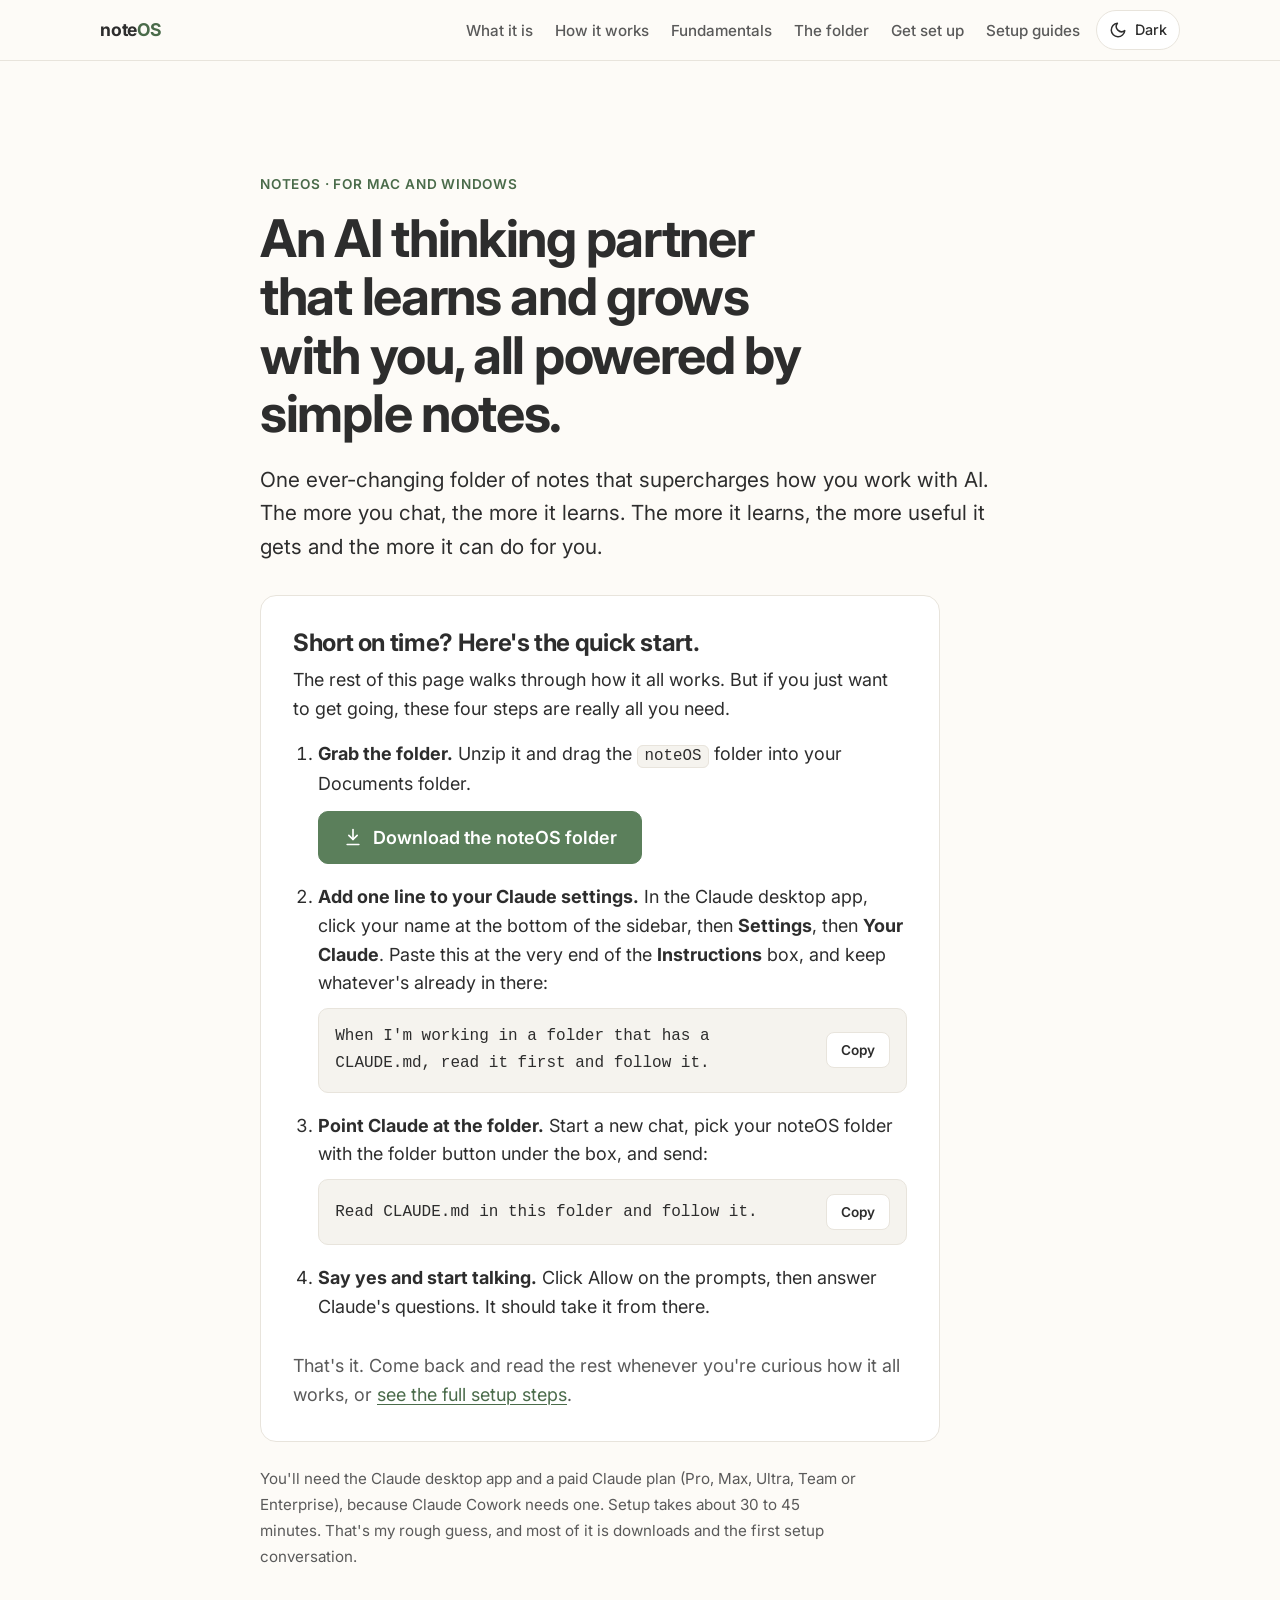
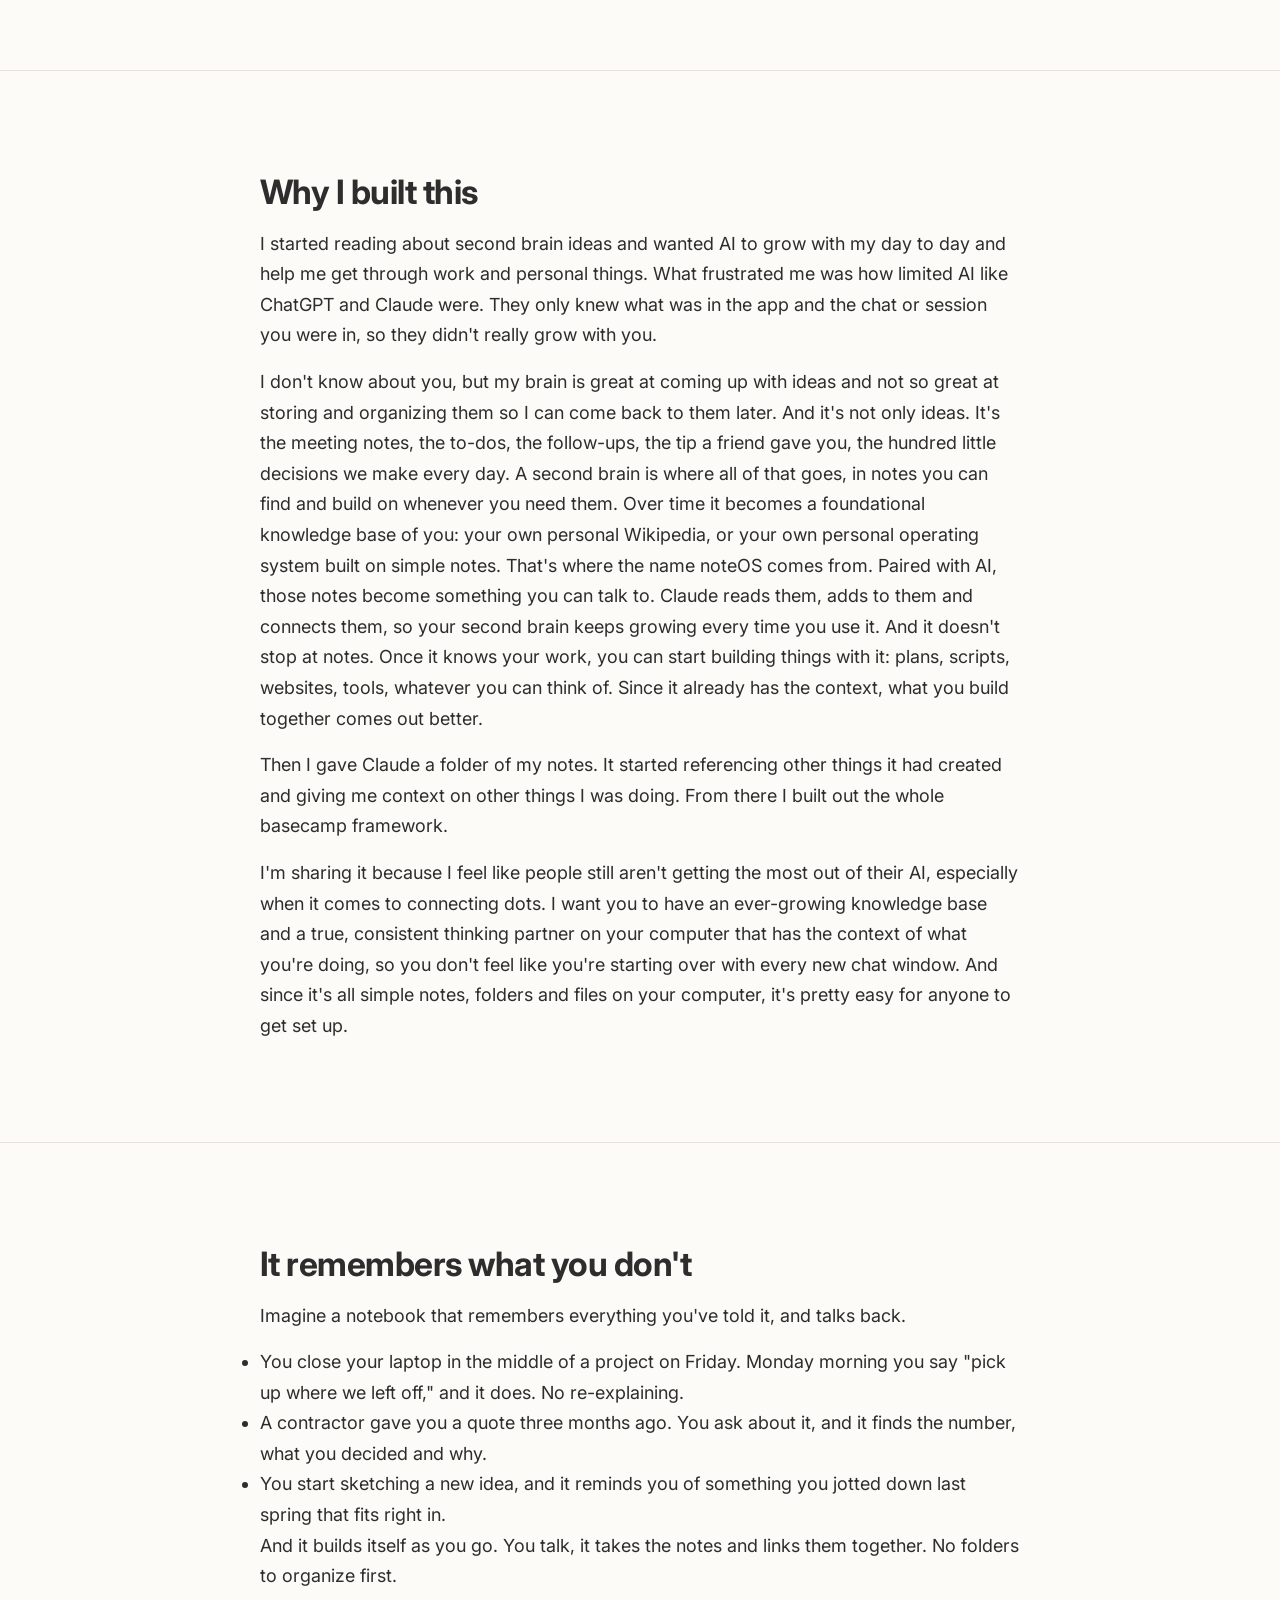
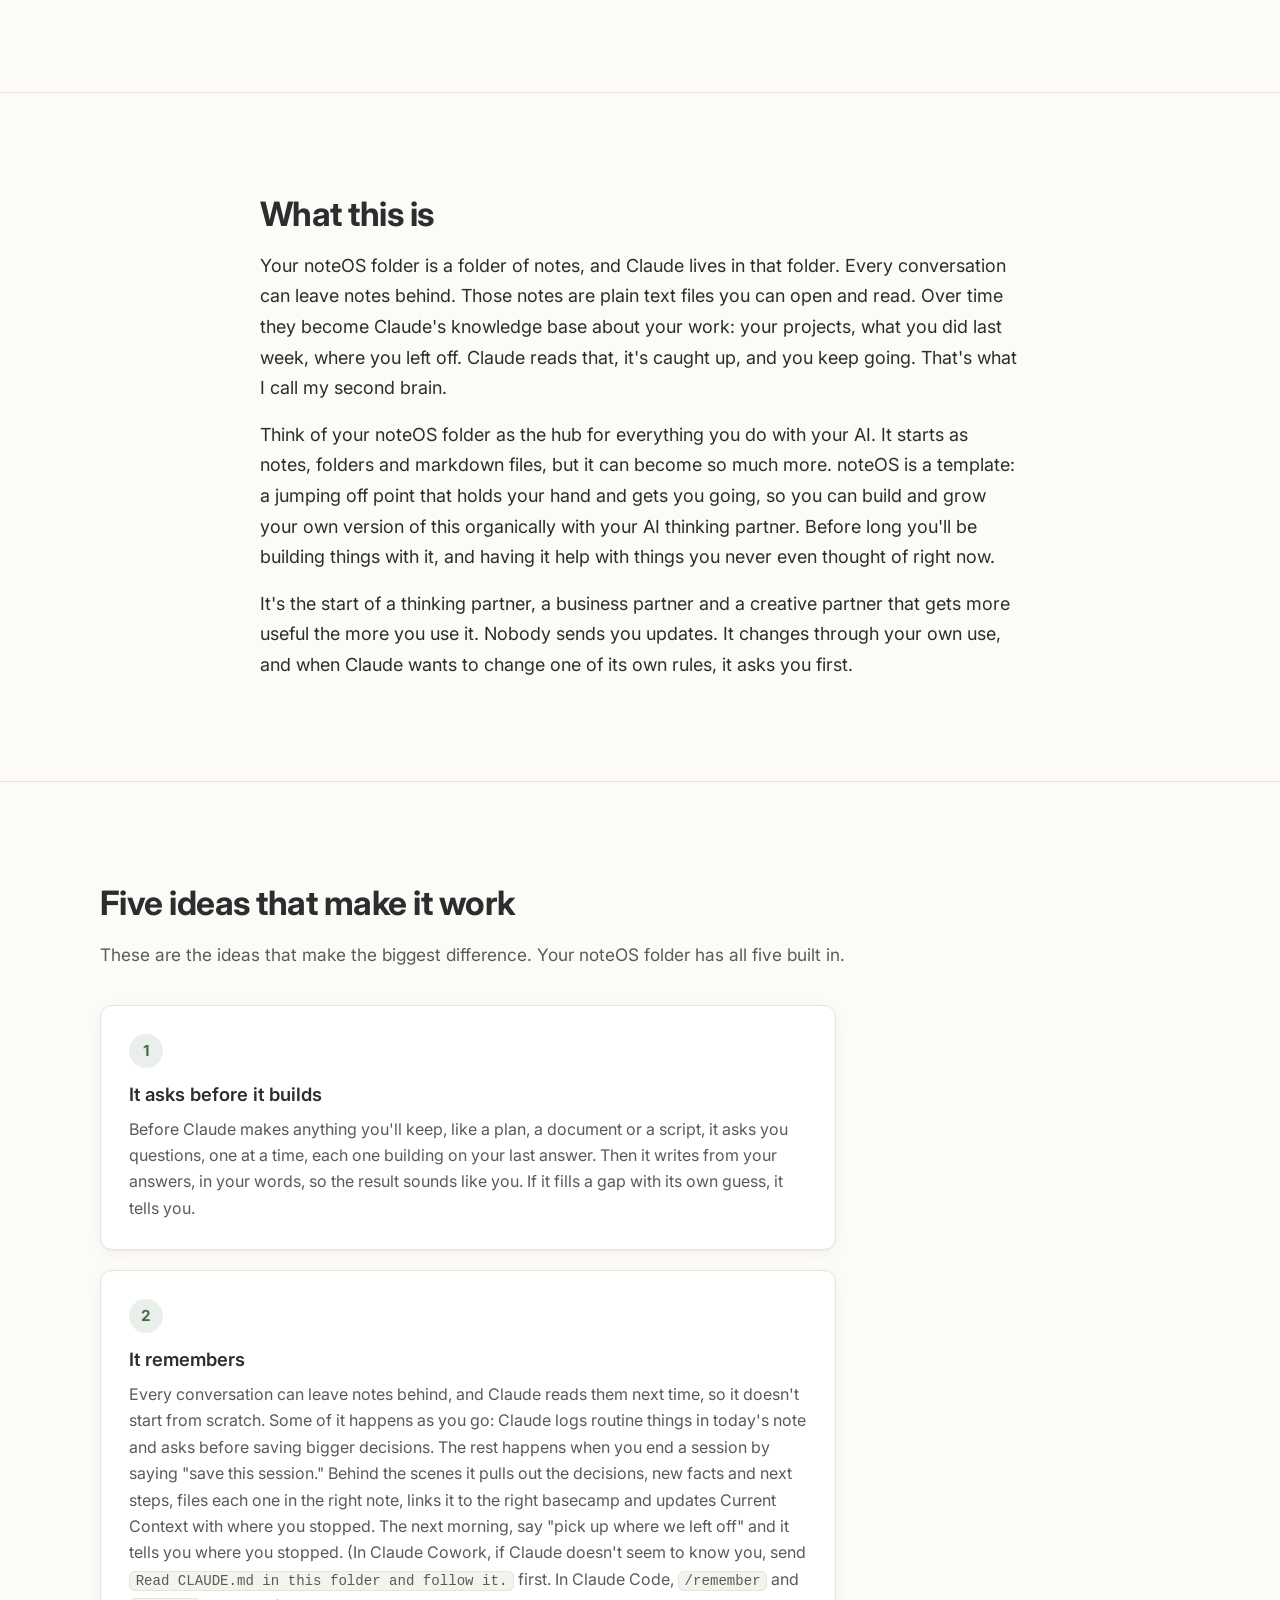
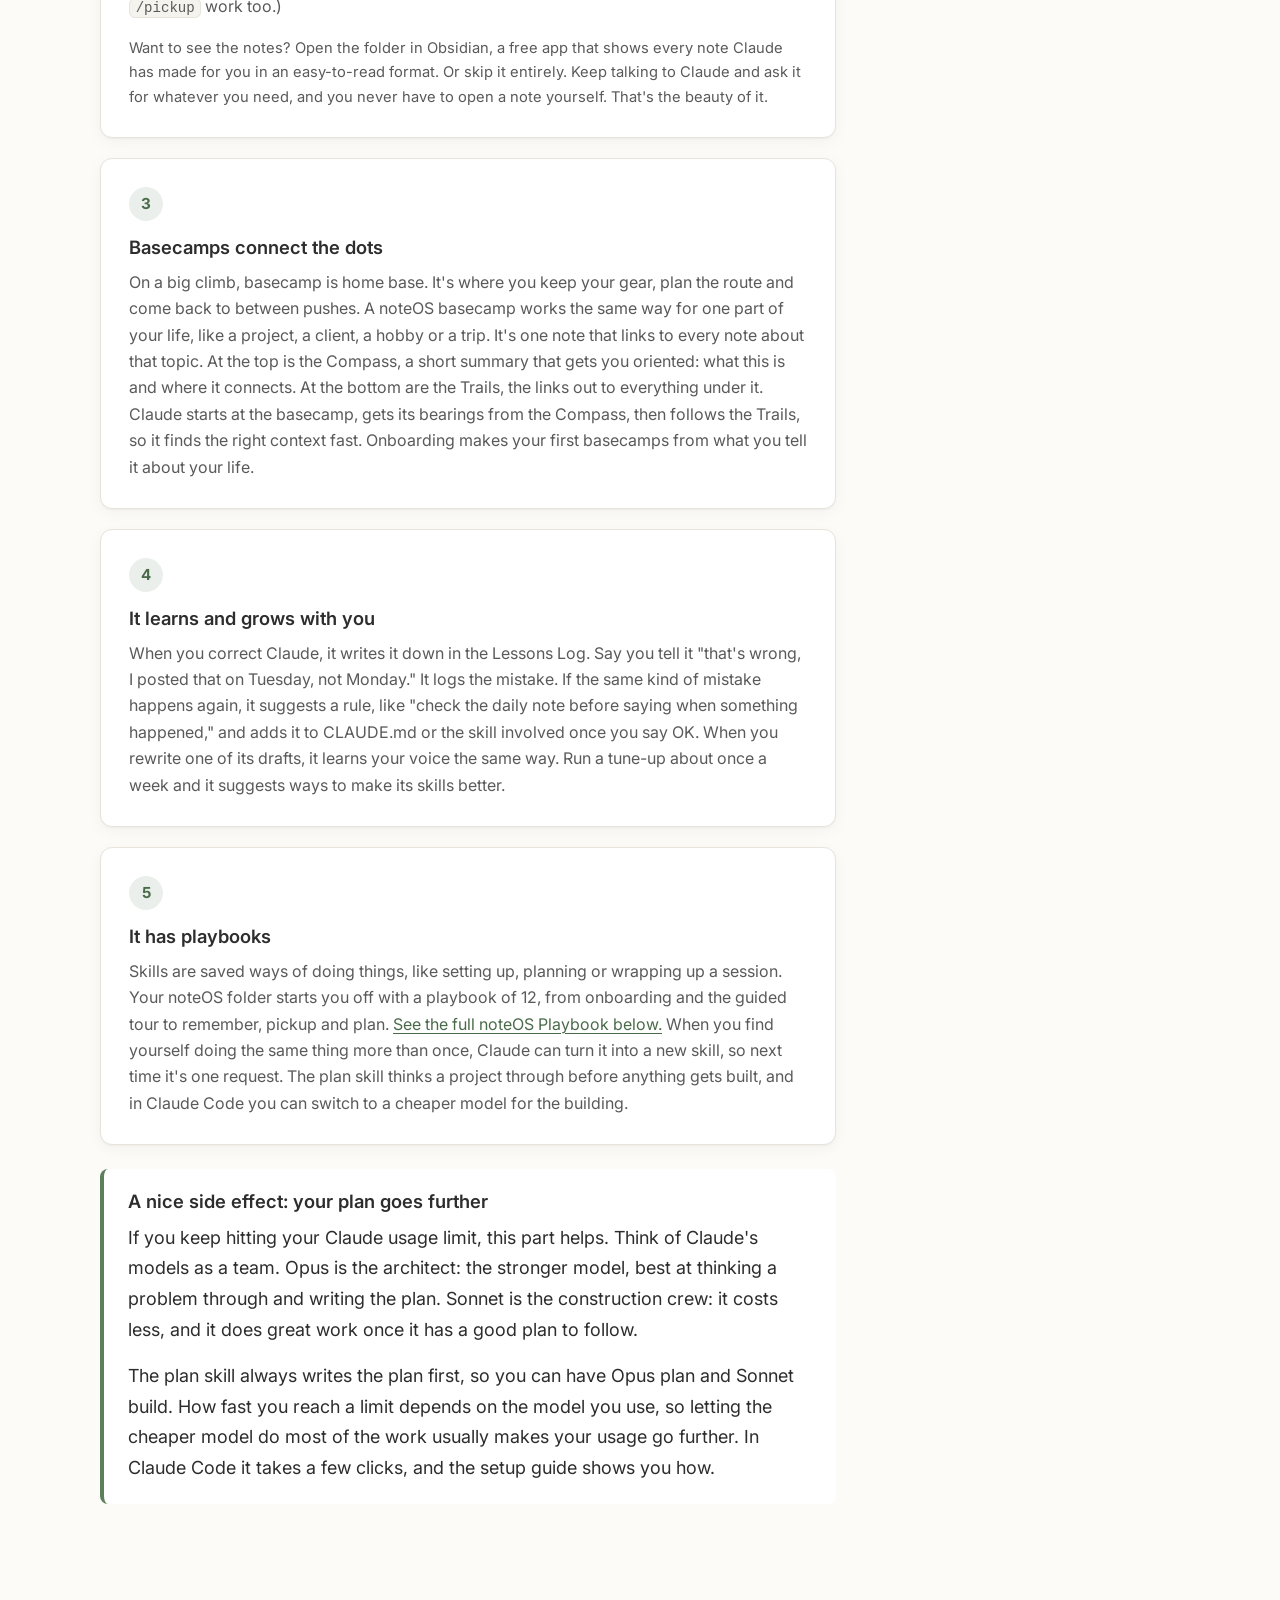
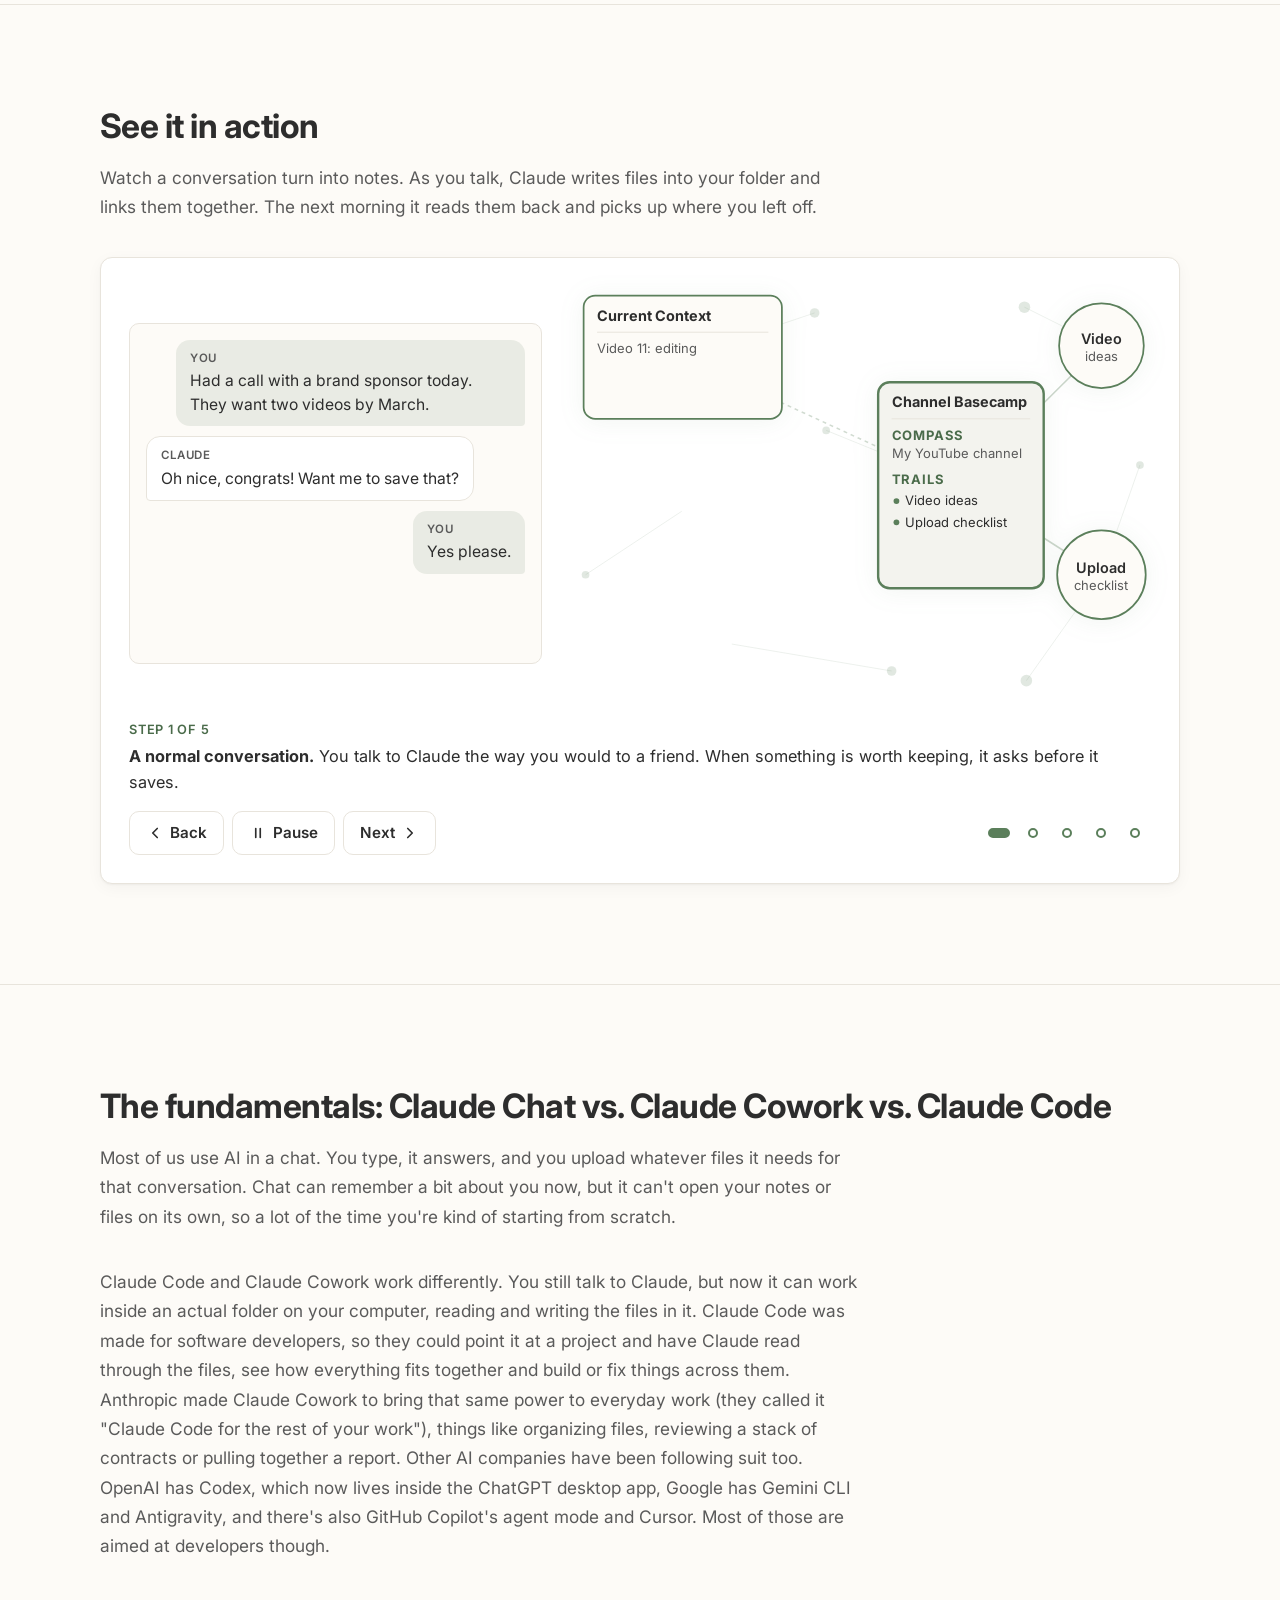
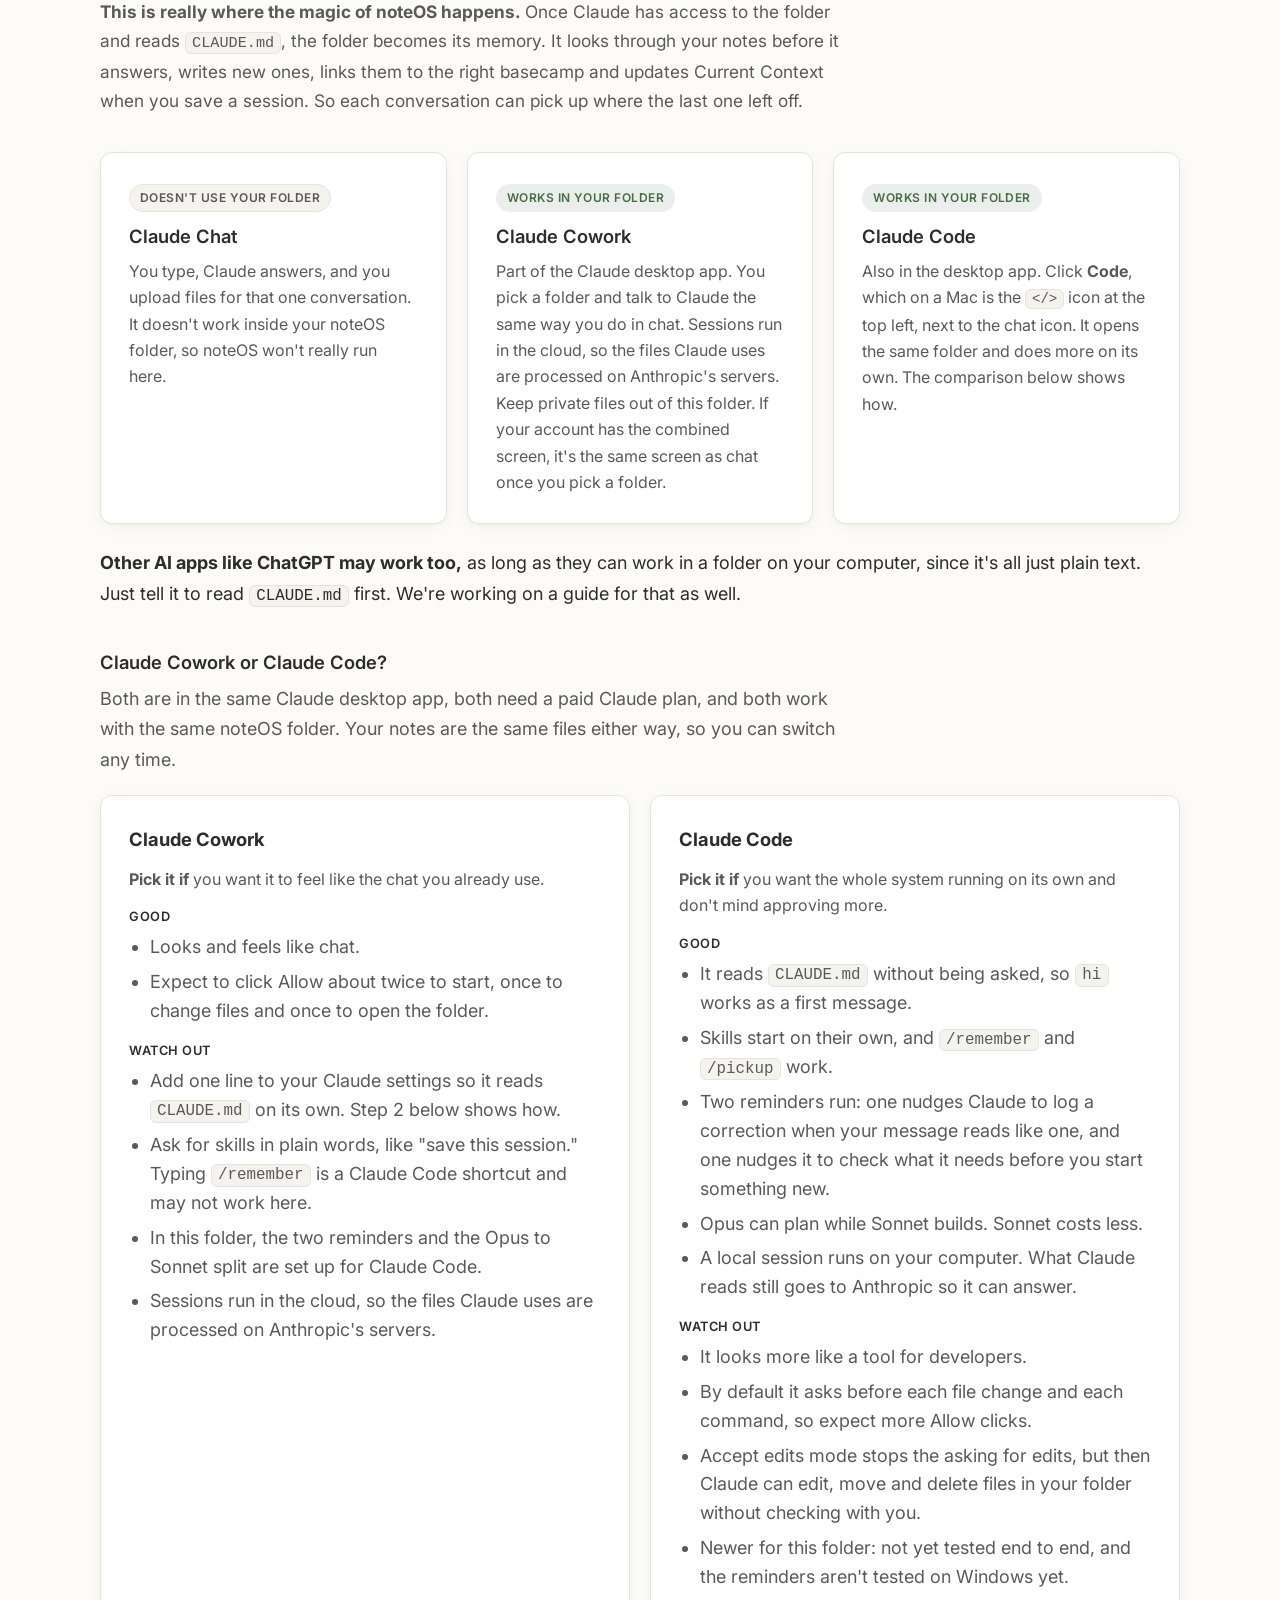
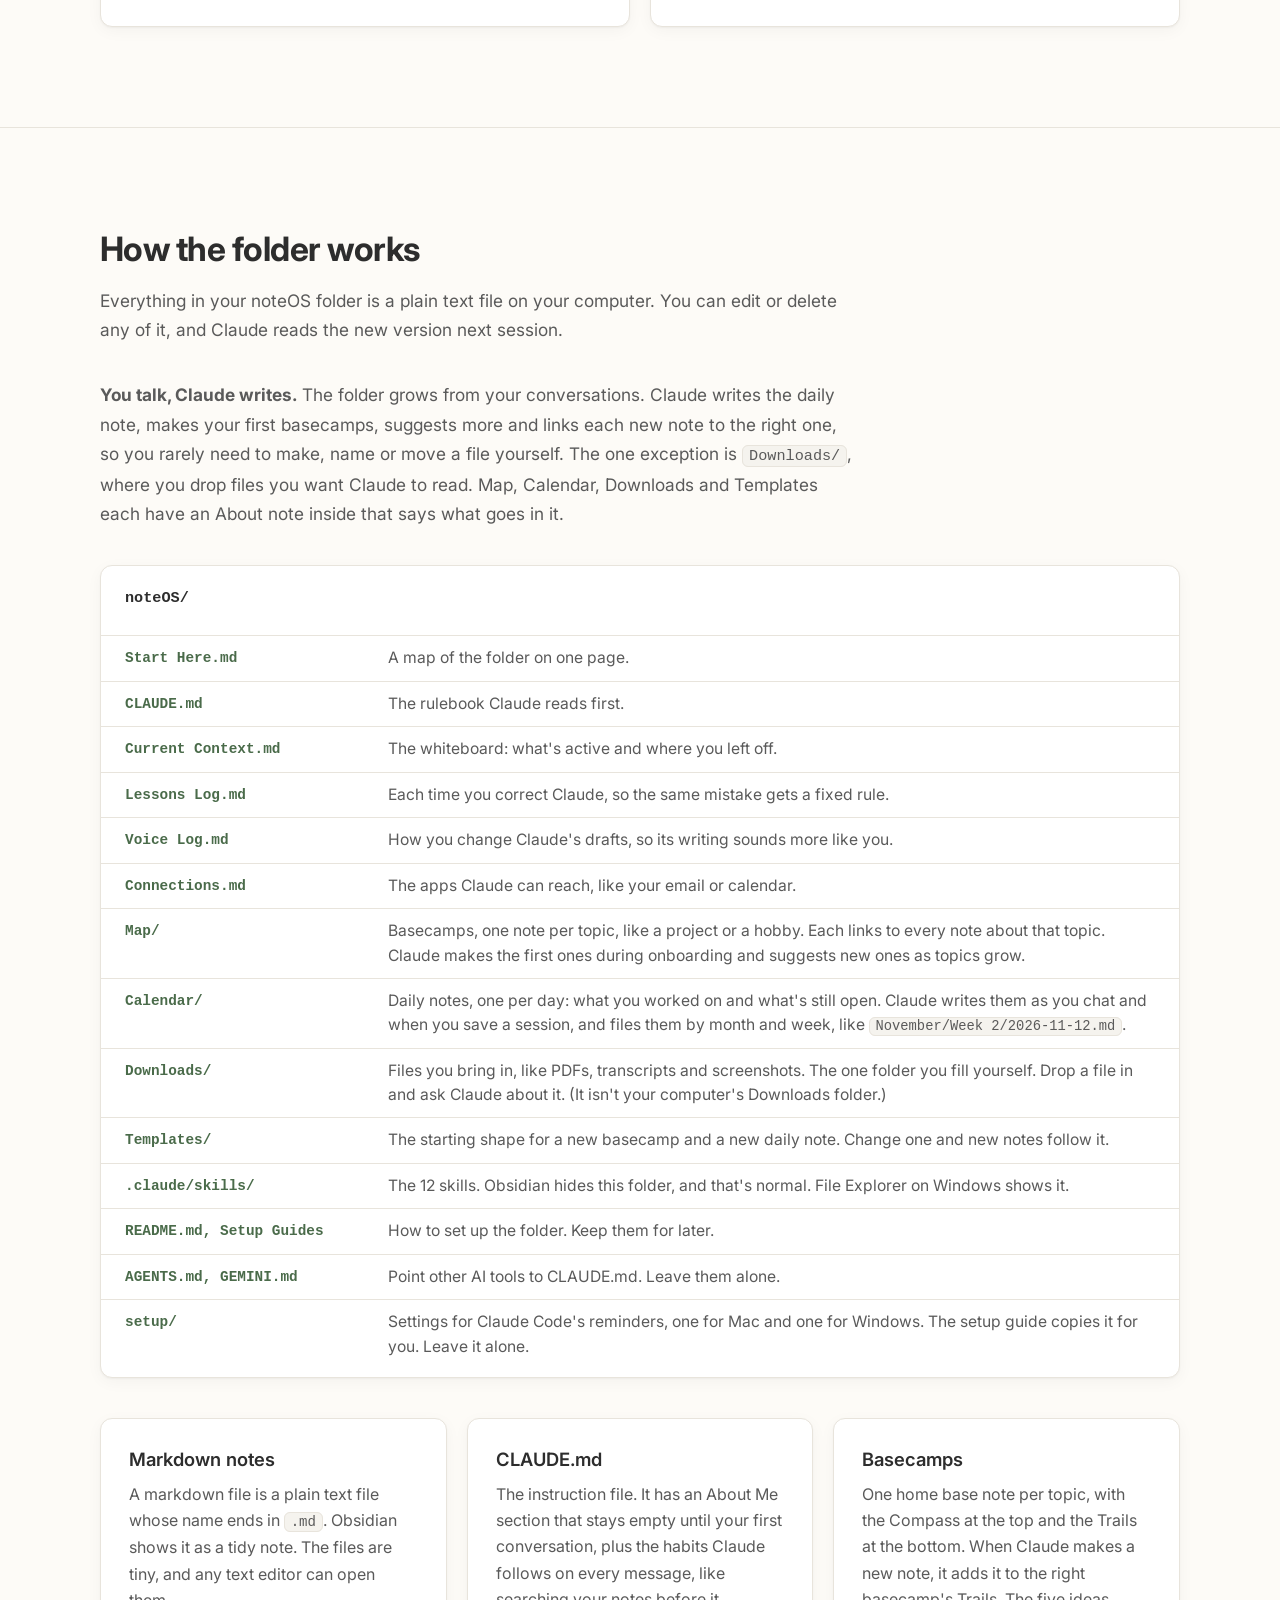
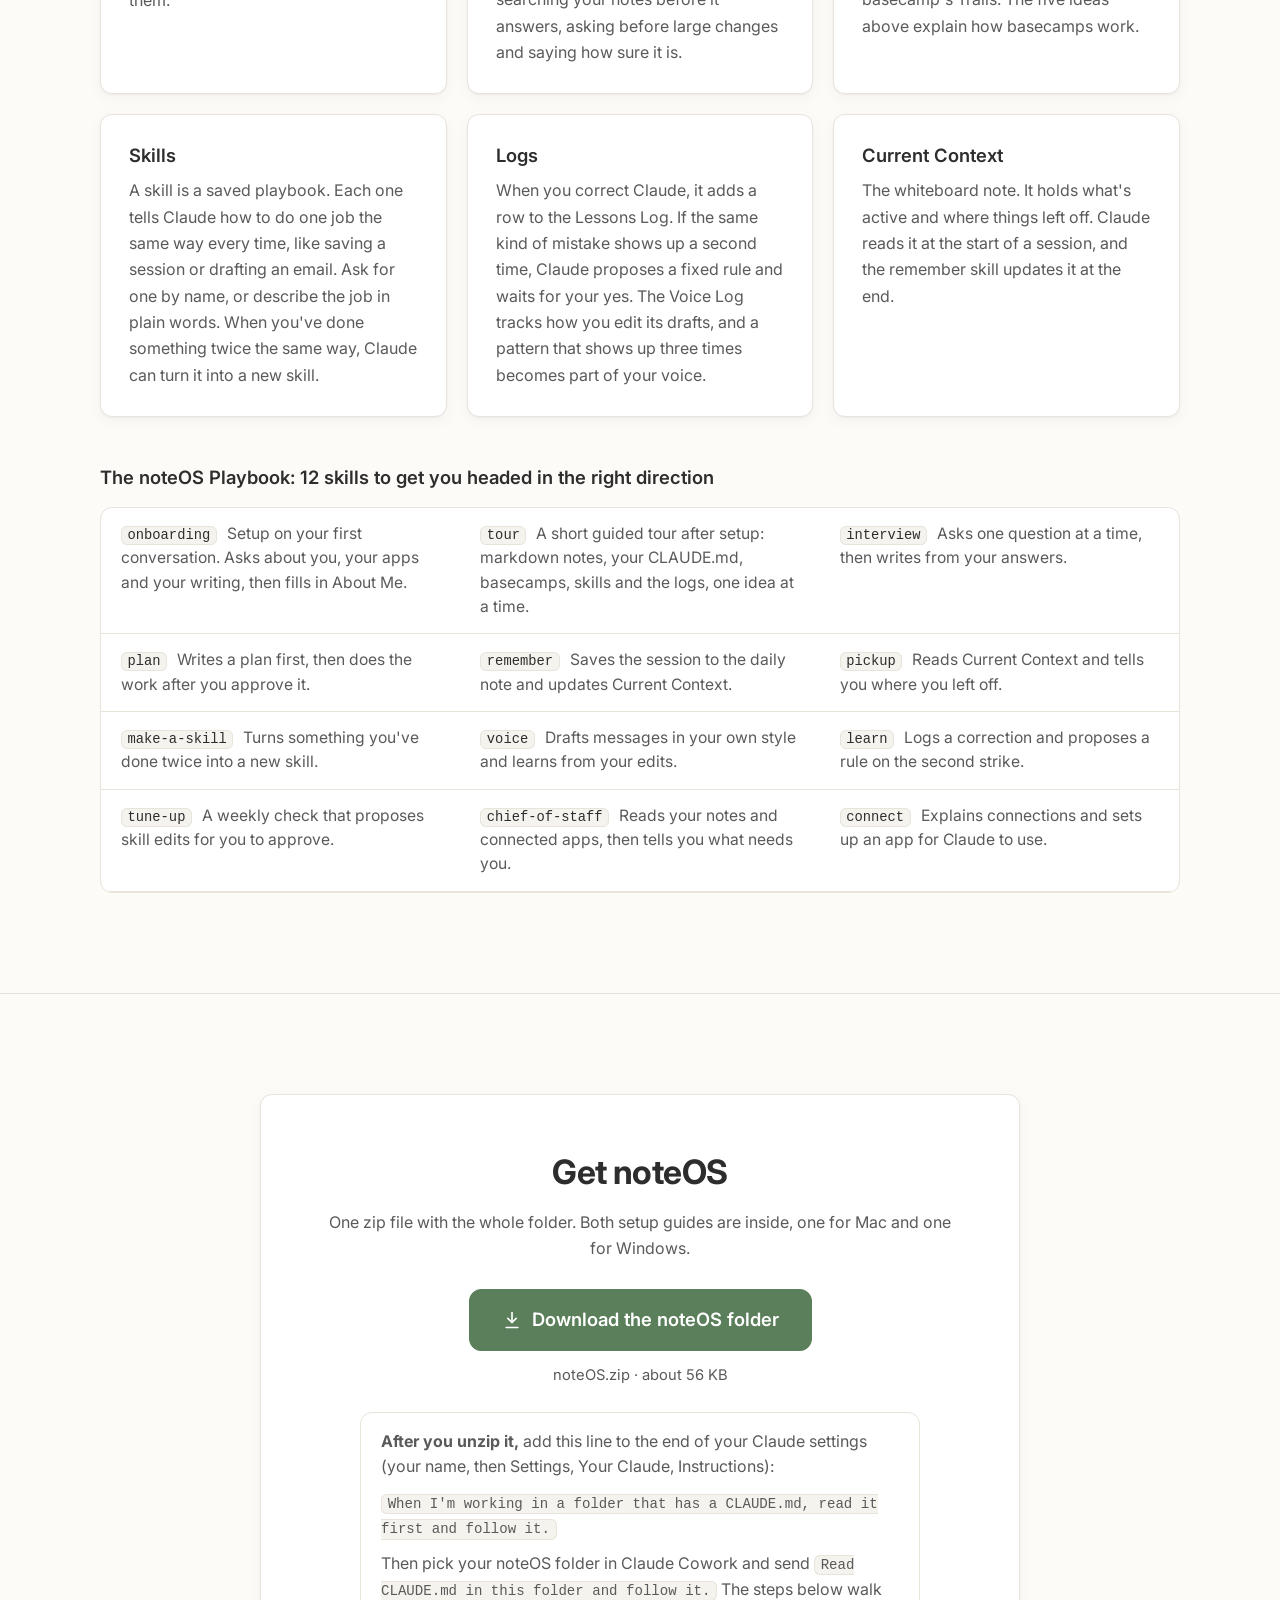
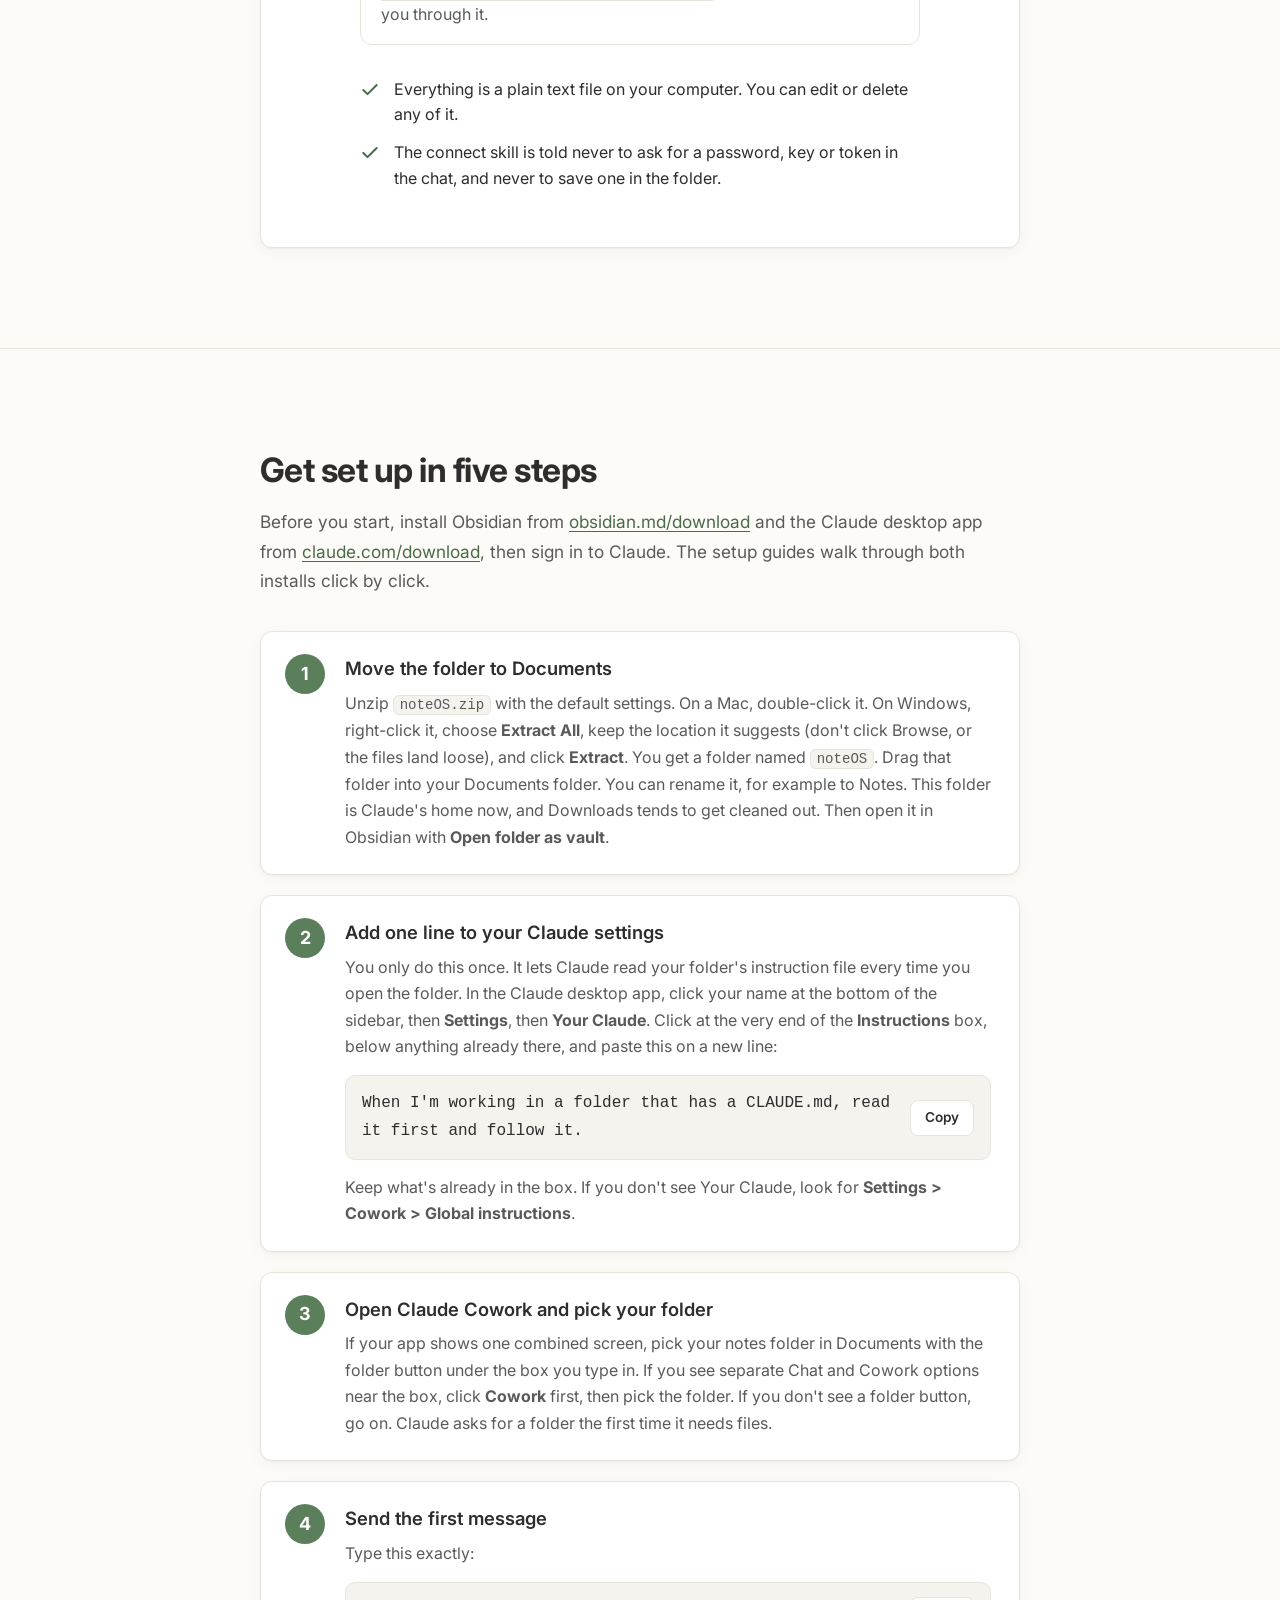
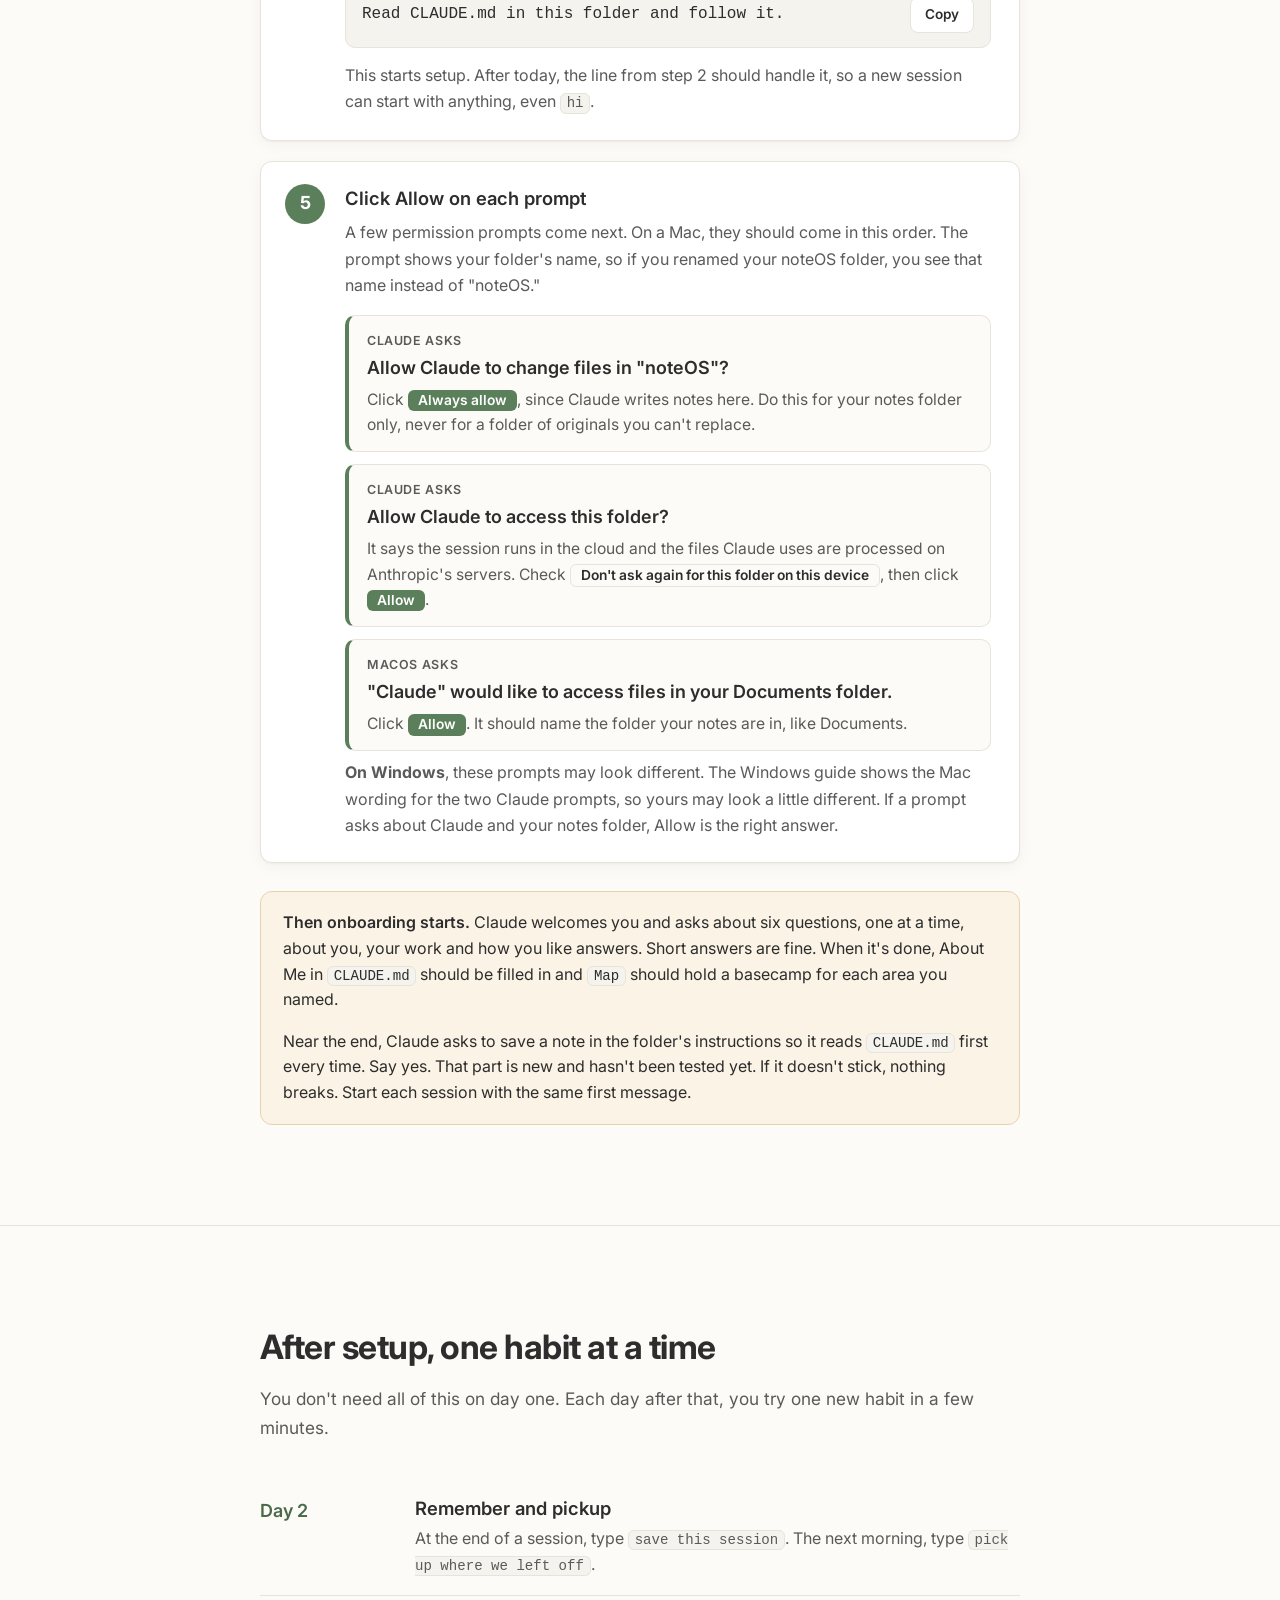
==== commit a67ee960: "Hero: informal quick start in place of the intro paragraph" ====
--- a/index.html
+++ b/index.html
@@ -43,13 +43,36 @@
         <p class="eyebrow">noteOS · for Mac and Windows</p>
         <h1 id="hero-title">An AI thinking partner that learns and grows with you, all powered by simple notes.</h1>
         <p class="lede">One ever-changing folder of notes that supercharges how you work with AI. The more you chat, the more it learns. The more it learns, the more useful it gets and the more it can do for you.</p>
-        <p class="need">This guide is written for Claude. In Claude, setup step 2 adds one line to your settings so Claude should read <code>CLAUDE.md</code>, the rulebook file inside your noteOS folder, on its own. Other AI apps that can work in a folder on your computer, like ChatGPT's desktop app, should work too, since the notes and instructions are plain text files. In those apps, start with <code>Read CLAUDE.md in this folder and follow it.</code> A guide for other apps is in the works.</p>
-        <div class="btn-row">
-          <a class="btn btn-primary btn-big" href="noteOS.zip" download>
-            <svg viewBox="0 0 24 24" fill="none" stroke="currentColor" stroke-width="2" stroke-linecap="round" stroke-linejoin="round" aria-hidden="true"><path d="M12 3v12"/><path d="m7 10 5 5 5-5"/><path d="M5 21h14"/></svg>
-            Download the noteOS folder
-          </a>
-          <a class="btn btn-secondary" href="#day-1">See the setup steps</a>
+        <div class="quickstart" aria-labelledby="qs-title">
+          <h2 id="qs-title">Short on time? Here's the quick start.</h2>
+          <p>The rest of this page walks through how it all works. But if you just want to get going, these four steps are really all you need.</p>
+          <ol>
+            <li>
+              <p><strong>Grab the folder.</strong> Unzip it and drag the <code>noteOS</code> folder into your Documents folder.</p>
+              <a class="btn btn-primary" href="noteOS.zip" download>
+                <svg viewBox="0 0 24 24" fill="none" stroke="currentColor" stroke-width="2" stroke-linecap="round" stroke-linejoin="round" aria-hidden="true"><path d="M12 3v12"/><path d="m7 10 5 5 5-5"/><path d="M5 21h14"/></svg>
+                Download the noteOS folder
+              </a>
+            </li>
+            <li>
+              <p><strong>Add one line to your Claude settings.</strong> In the Claude desktop app, click your name at the bottom of the sidebar, then <strong>Settings</strong>, then <strong>Your Claude</strong>. Paste this at the very end of the <strong>Instructions</strong> box, and keep whatever's already in there:</p>
+              <div class="first-message">
+                <code id="qs-settings-line">When I&#39;m working in a folder that has a CLAUDE.md, read it first and follow it.</code>
+                <button class="copy-btn" type="button" data-copy="qs-settings-line" hidden>Copy</button>
+              </div>
+            </li>
+            <li>
+              <p><strong>Point Claude at the folder.</strong> Start a new chat, pick your noteOS folder with the folder button under the box, and send:</p>
+              <div class="first-message">
+                <code id="qs-first-message">Read CLAUDE.md in this folder and follow it.</code>
+                <button class="copy-btn" type="button" data-copy="qs-first-message" hidden>Copy</button>
+              </div>
+            </li>
+            <li>
+              <p><strong>Say yes and start talking.</strong> Click Allow on the prompts, then answer Claude&#39;s questions. It should take it from there.</p>
+            </li>
+          </ol>
+          <p class="qs-after">That&#39;s it. Come back and read the rest whenever you&#39;re curious how it all works, or <a href="#day-1">see the full setup steps</a>.</p>
         </div>
         <p class="need">You'll need the Claude desktop app and a paid Claude plan (Pro, Max, Ultra, Team or Enterprise), because Claude Cowork needs one. Setup takes about 30 to 45 minutes. That's my rough guess, and most of it is downloads and the first setup conversation.</p>
       </div>
--- a/styles.css
+++ b/styles.css
@@ -187,6 +187,15 @@
 /* ---------- Hero ---------- */
 .hero { padding: clamp(56px, 10vw, 112px) 0 var(--space-section); }
 .hero h1 { max-width: 16ch; }
+.quickstart { margin-top: 32px; max-width: 680px; background: var(--color-card-bg); border: 1px solid var(--color-card-border); border-radius: 16px; padding: clamp(20px, 4vw, 32px); }
+.quickstart h2 { font-size: clamp(1.25rem, 3vw, 1.5rem); margin: 0 0 8px; }
+.quickstart > p { margin: 0 0 16px; line-height: 1.6; }
+.quickstart ol { margin: 0; padding-left: 1.4em; display: grid; gap: 18px; }
+.quickstart li p { margin: 0 0 10px; line-height: 1.6; }
+.quickstart li .btn { margin-top: 2px; }
+.quickstart .first-message { margin: 0; }
+.quickstart code { overflow-wrap: anywhere; }
+.quickstart .qs-after { margin: 20px 0 0; color: var(--color-text-secondary); }
 .hero .need { margin-top: 24px; color: var(--color-text-secondary); font-size: 0.95rem; max-width: 60ch; }
 
 /* ---------- Cards ---------- */
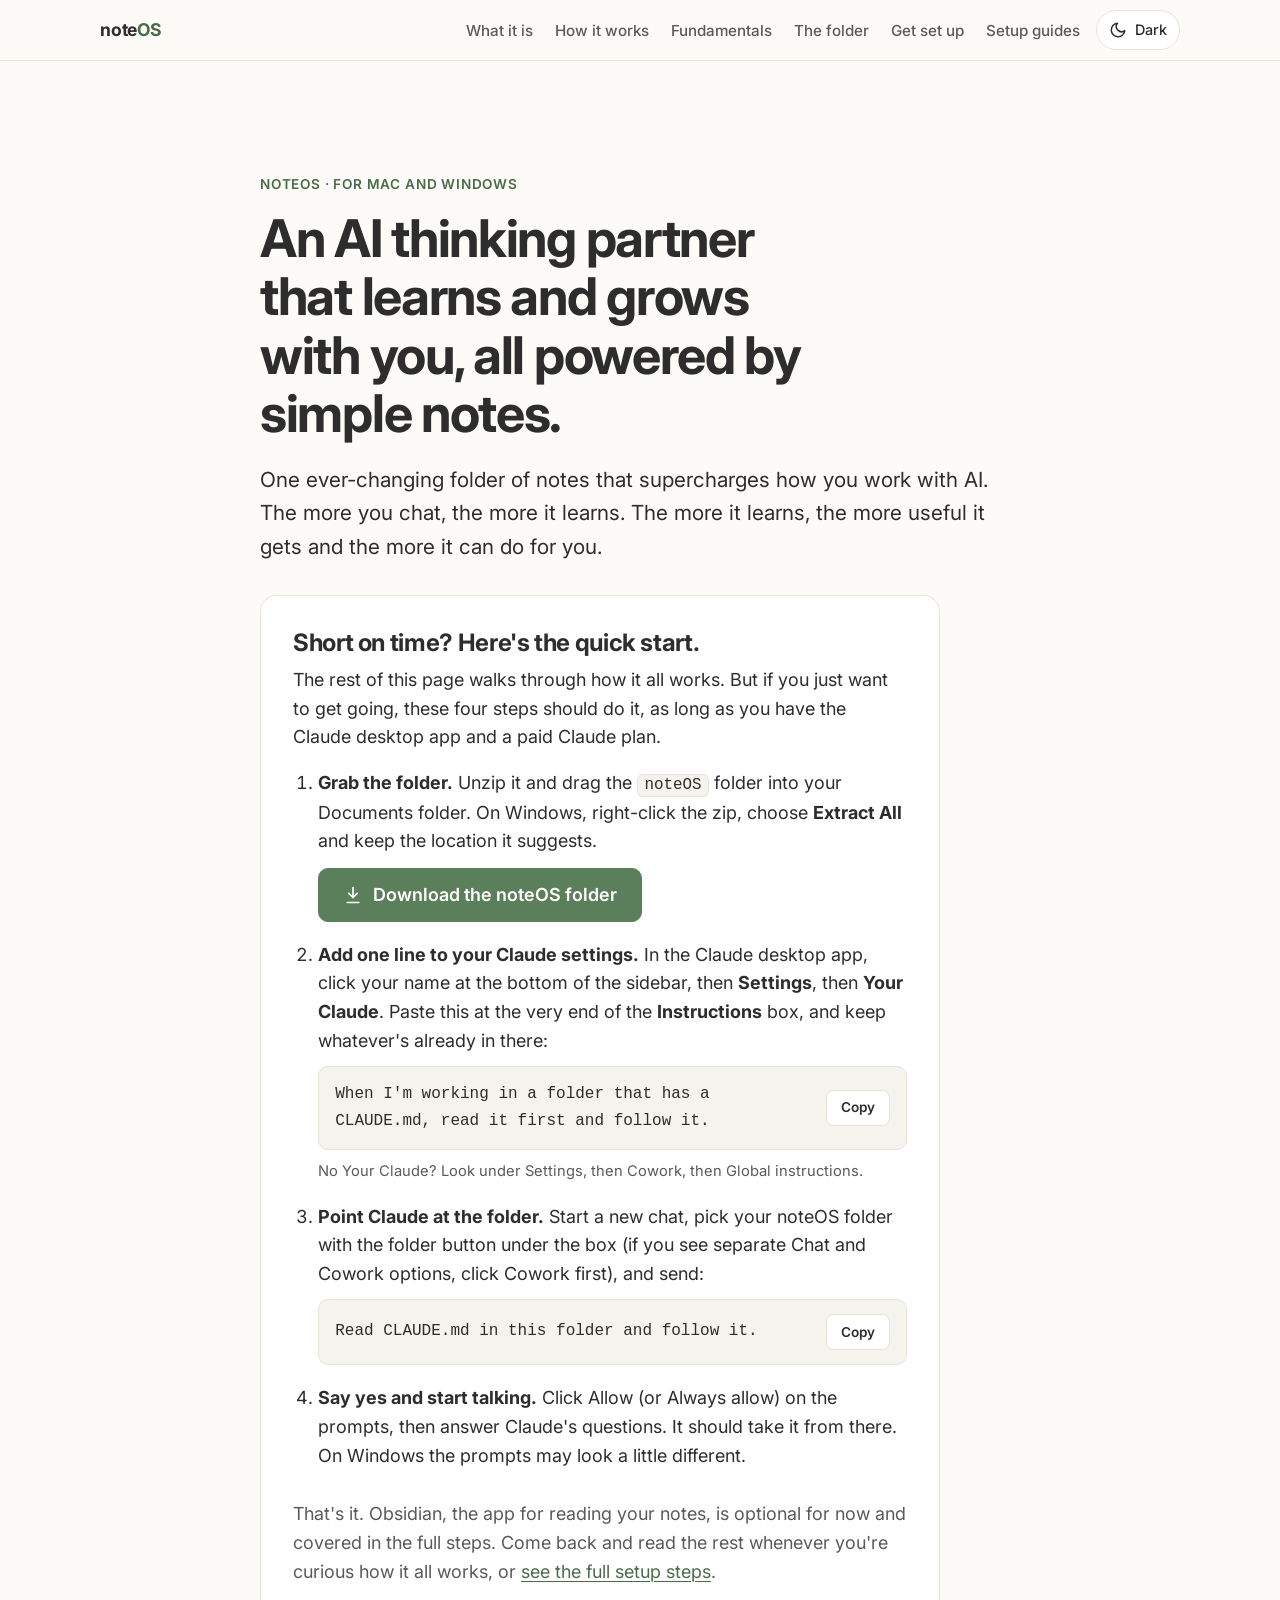
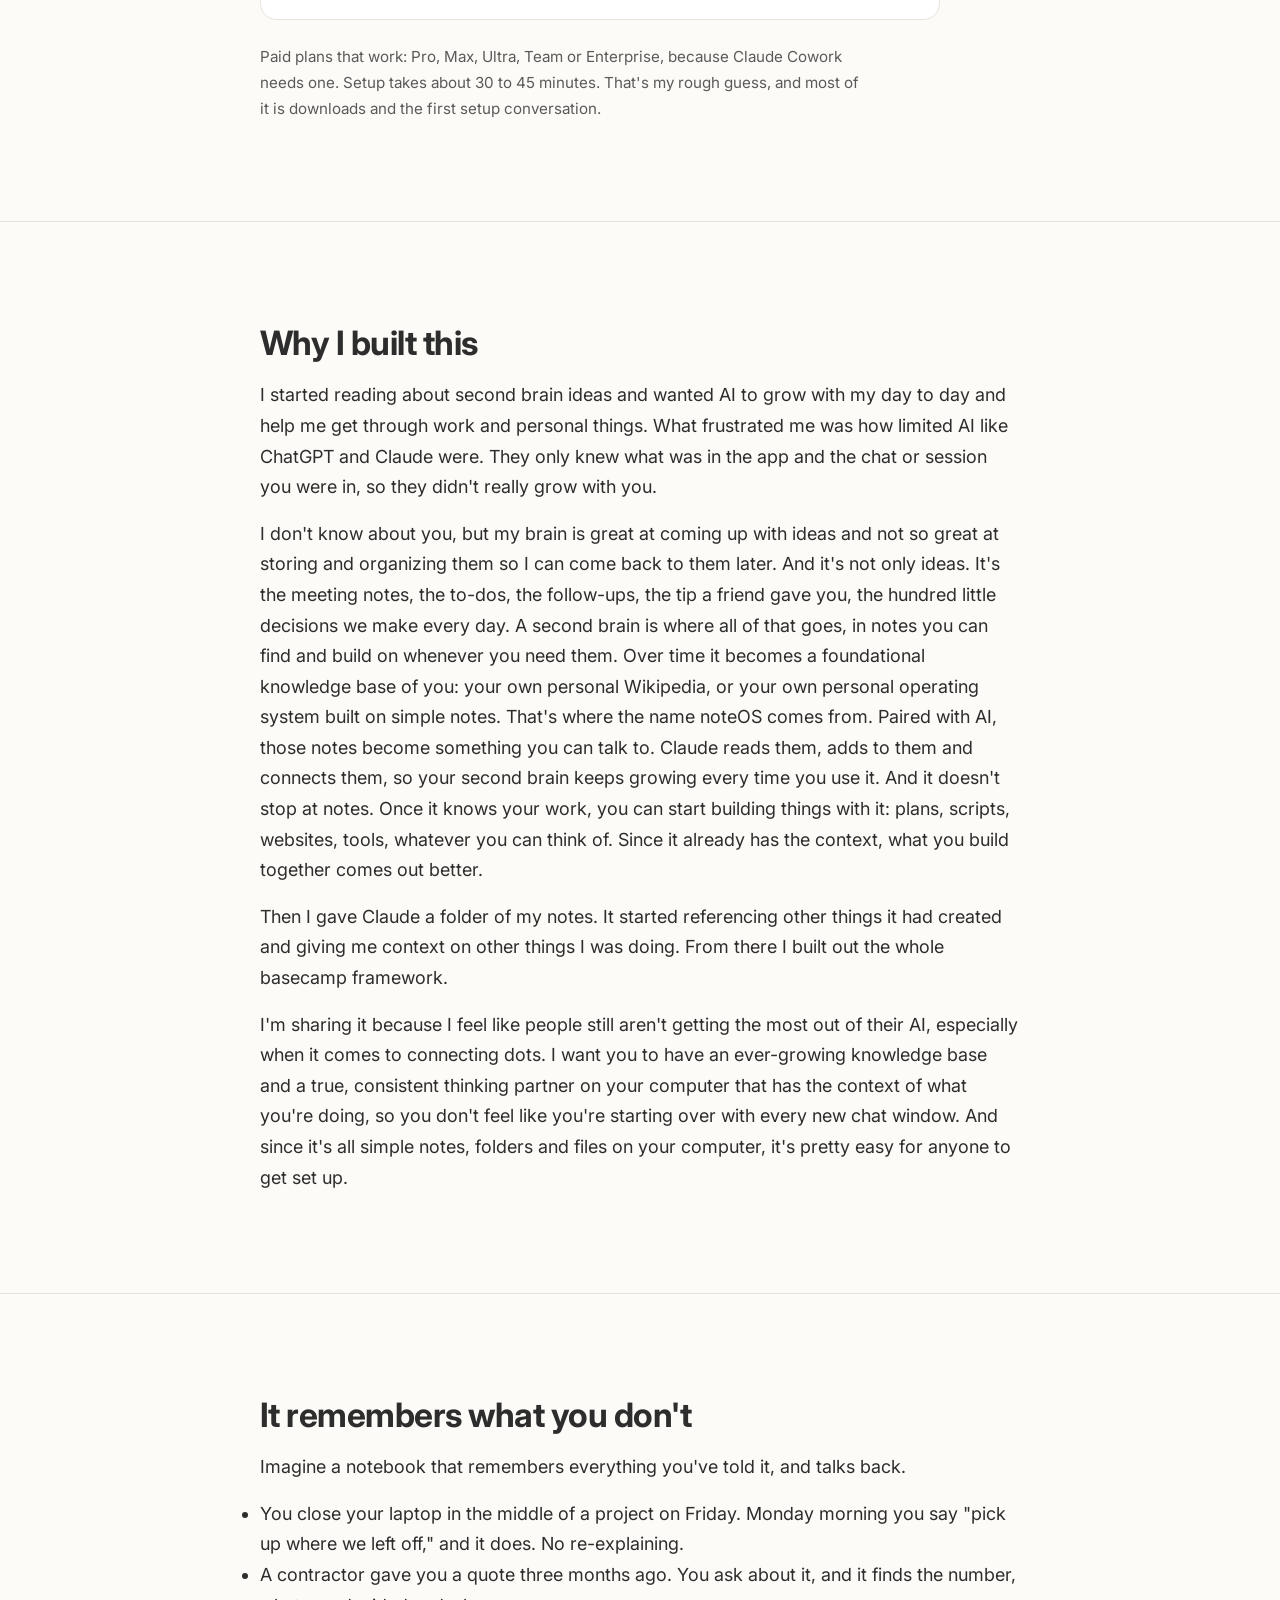
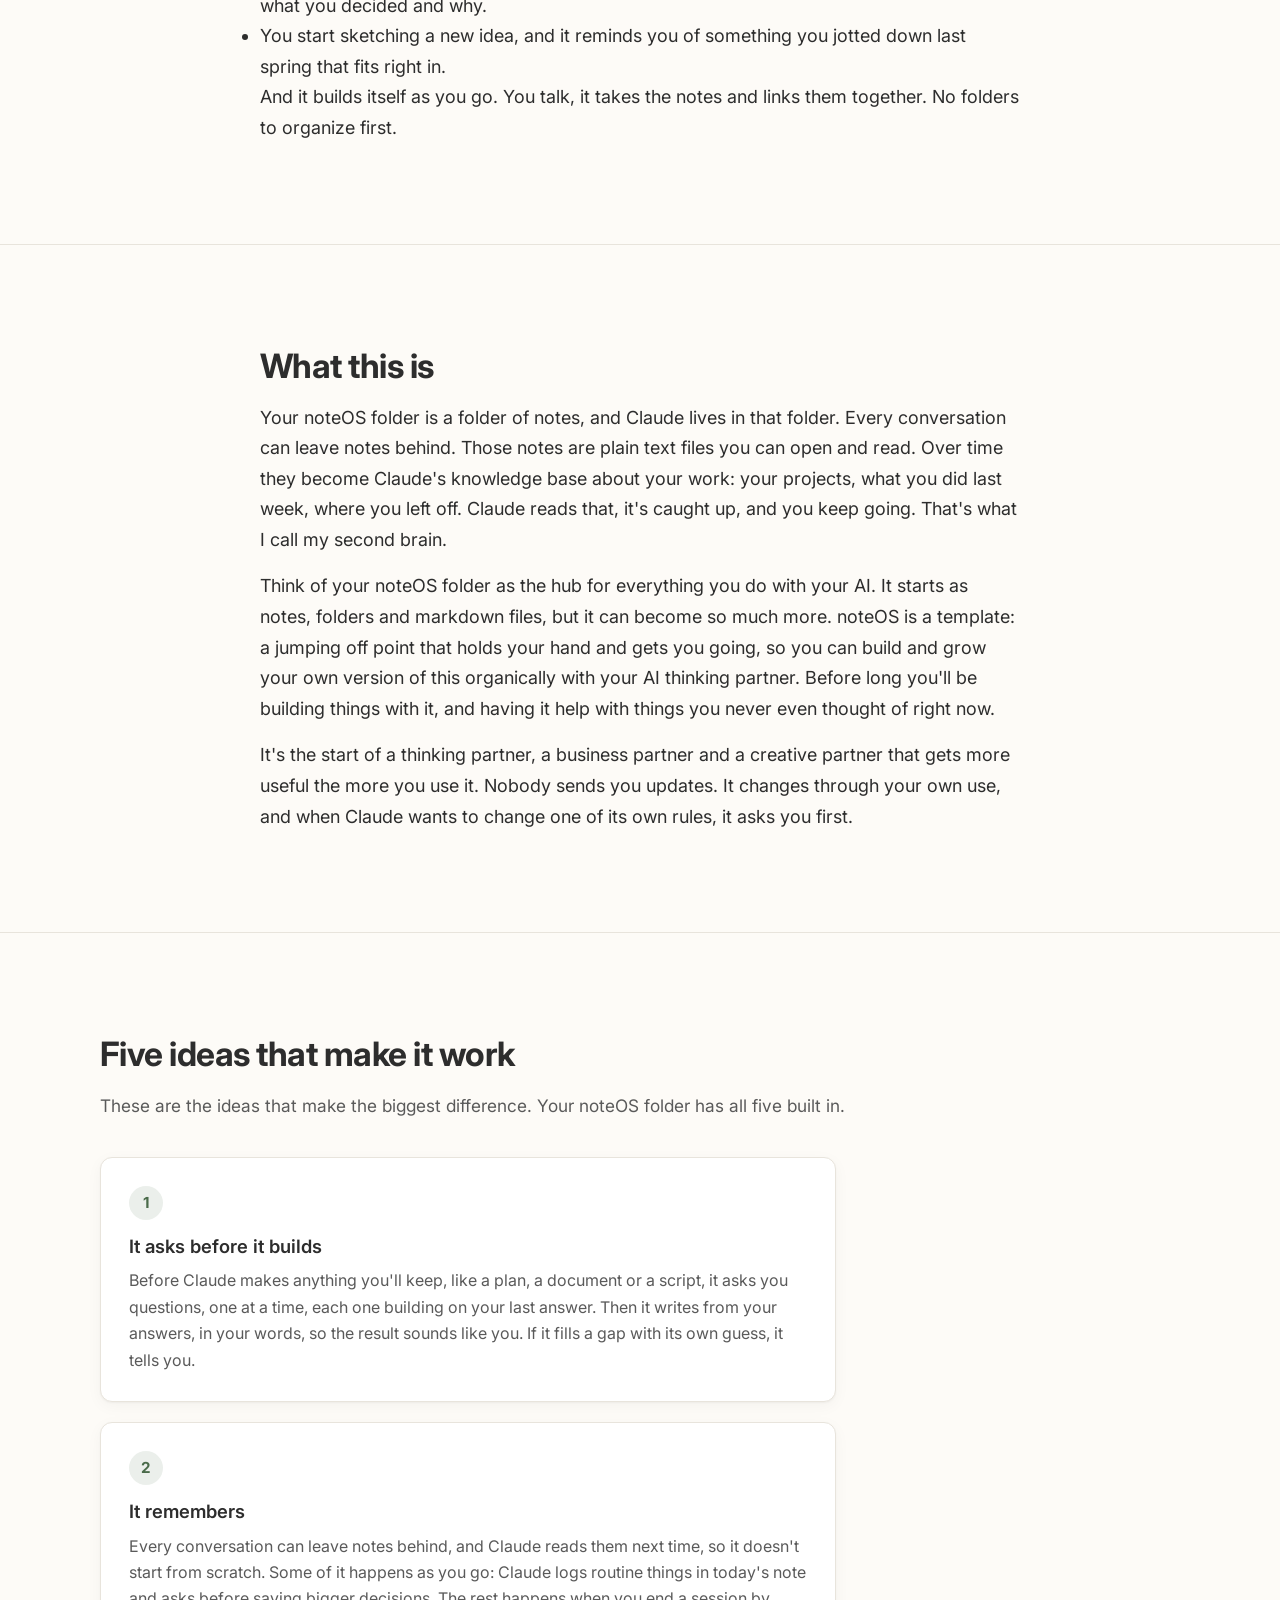
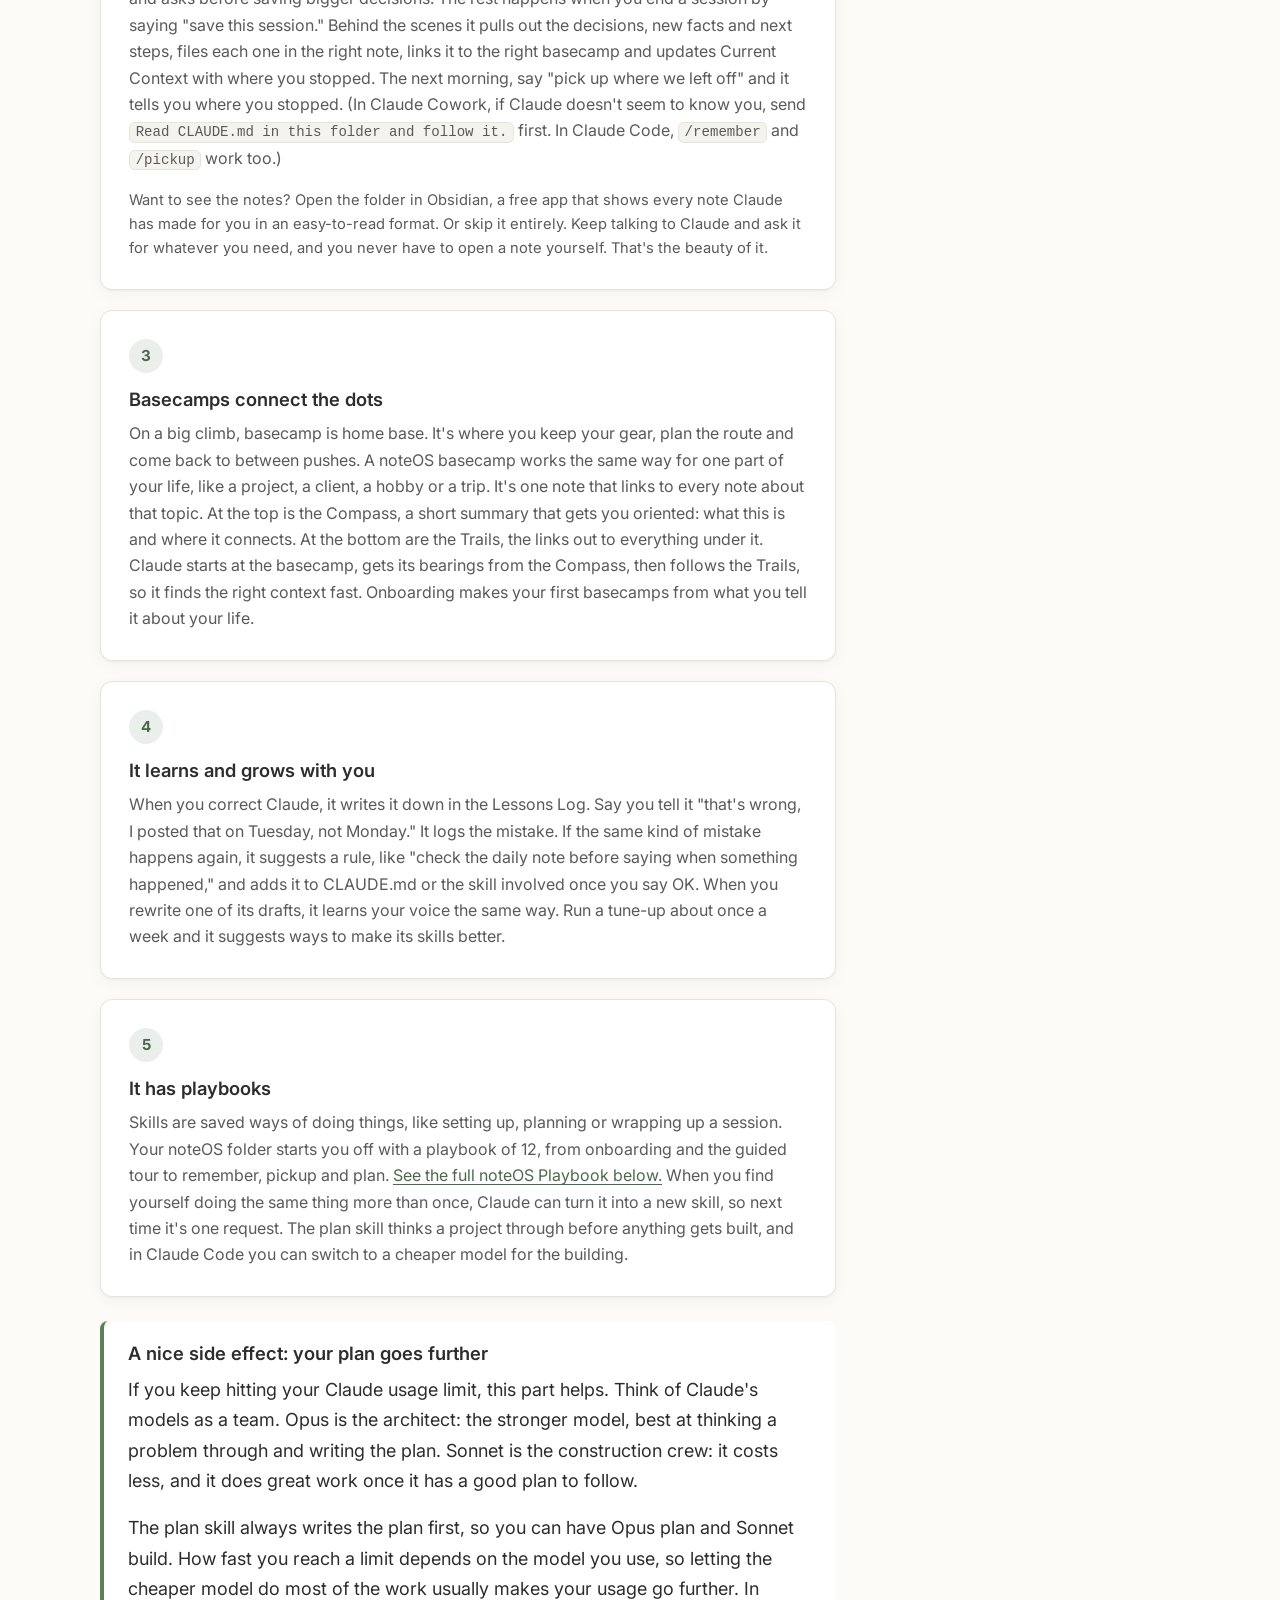
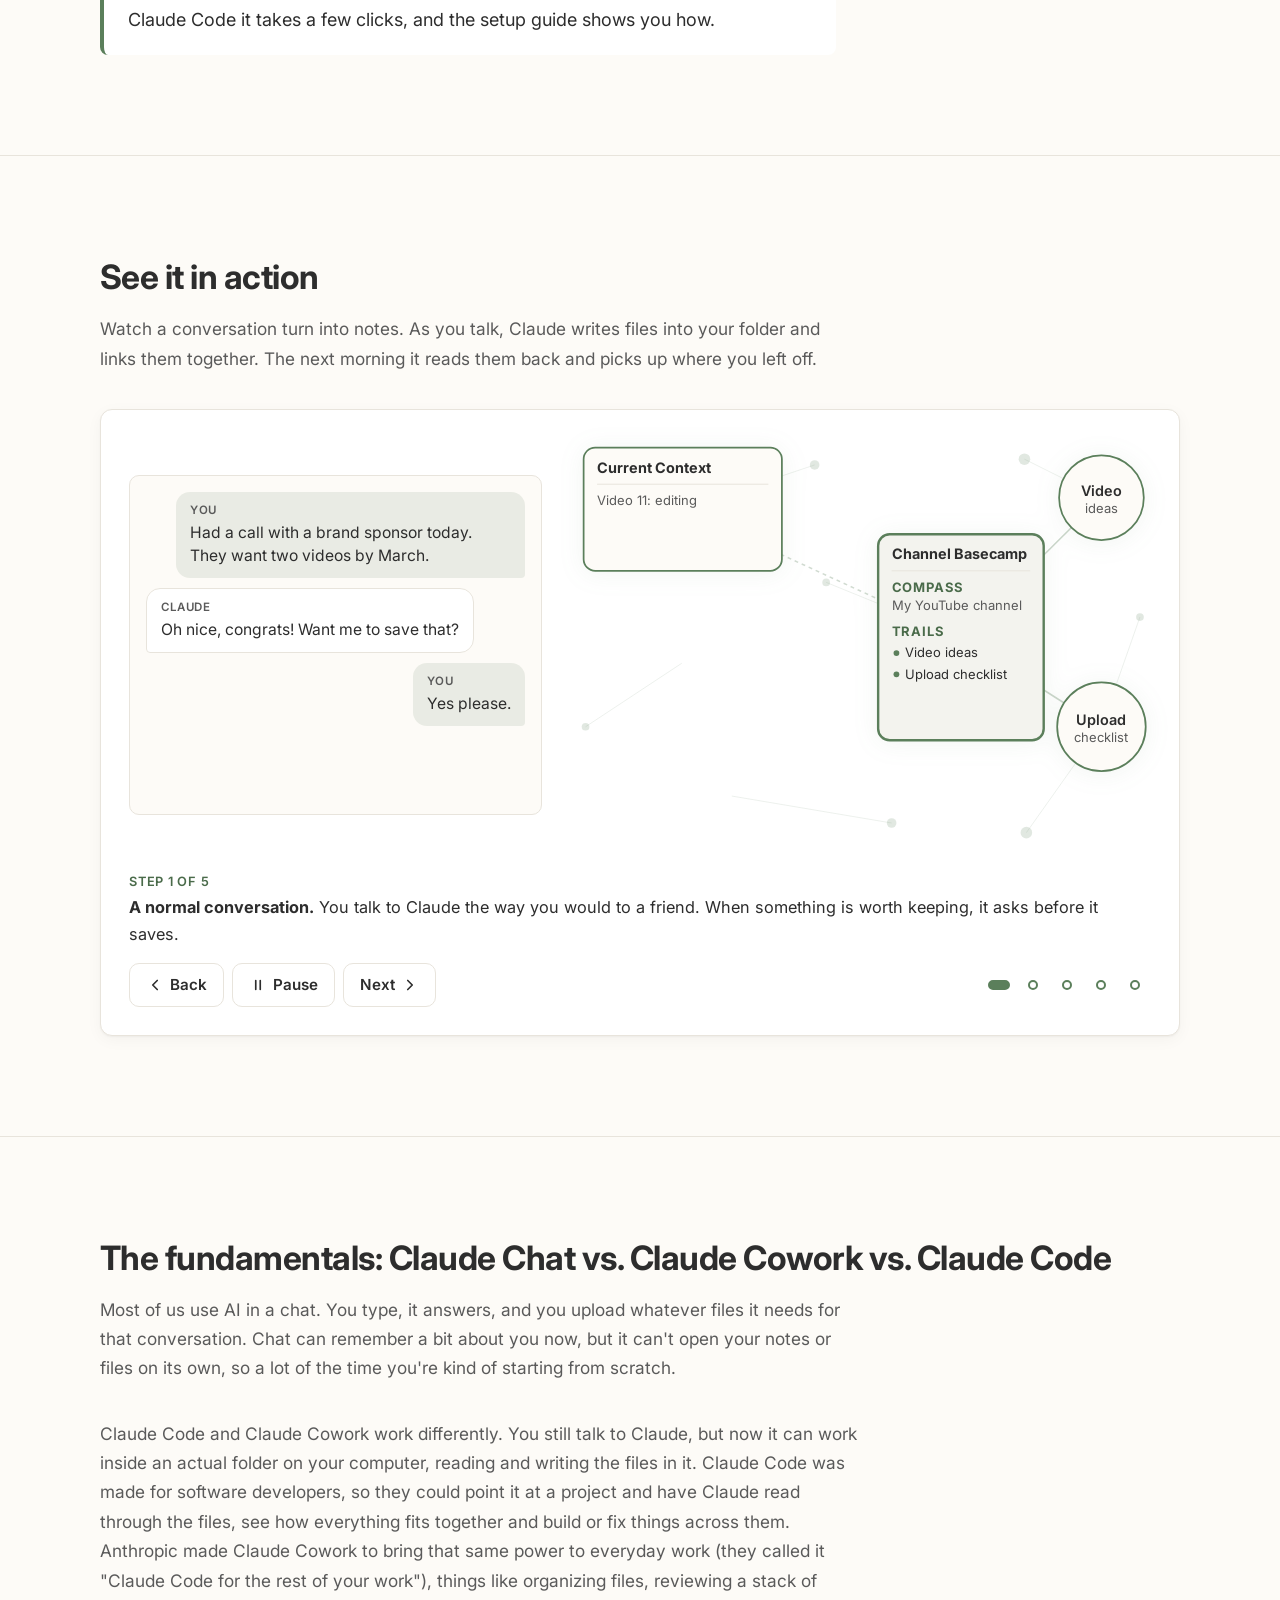
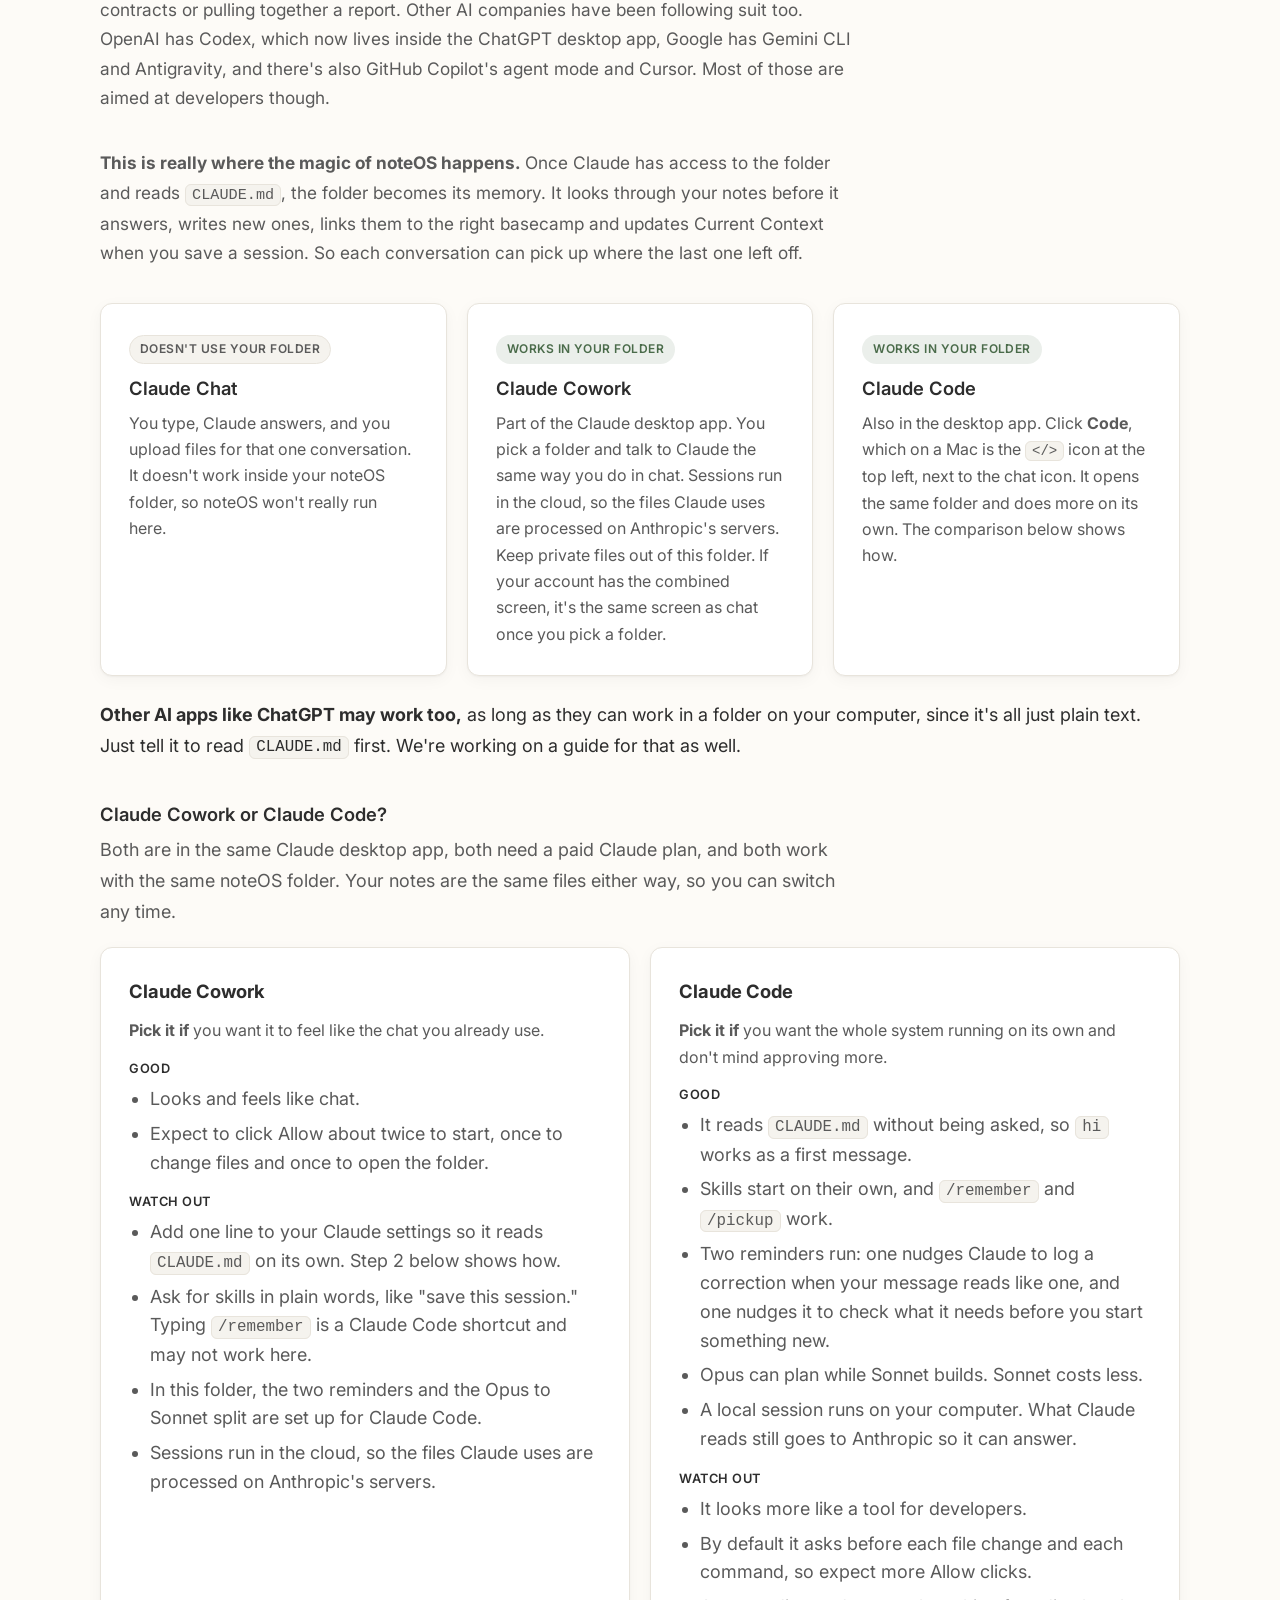
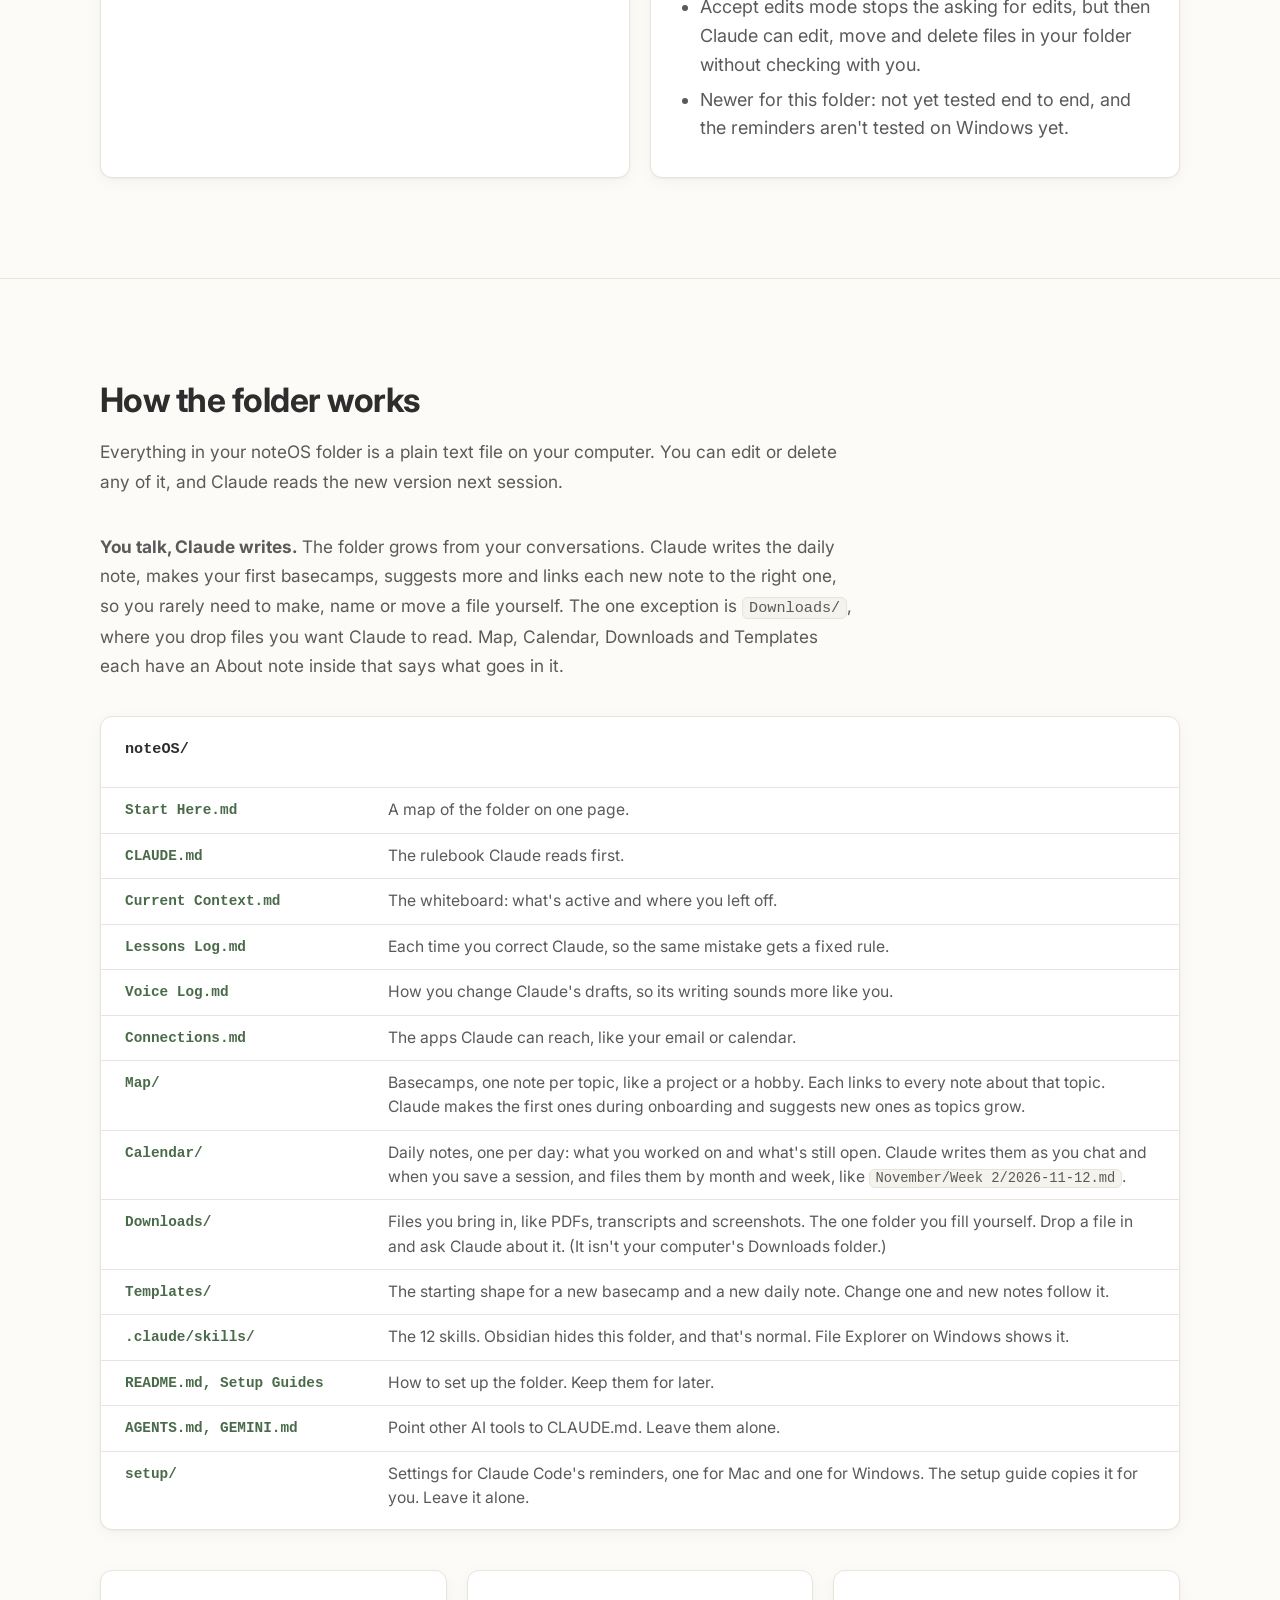
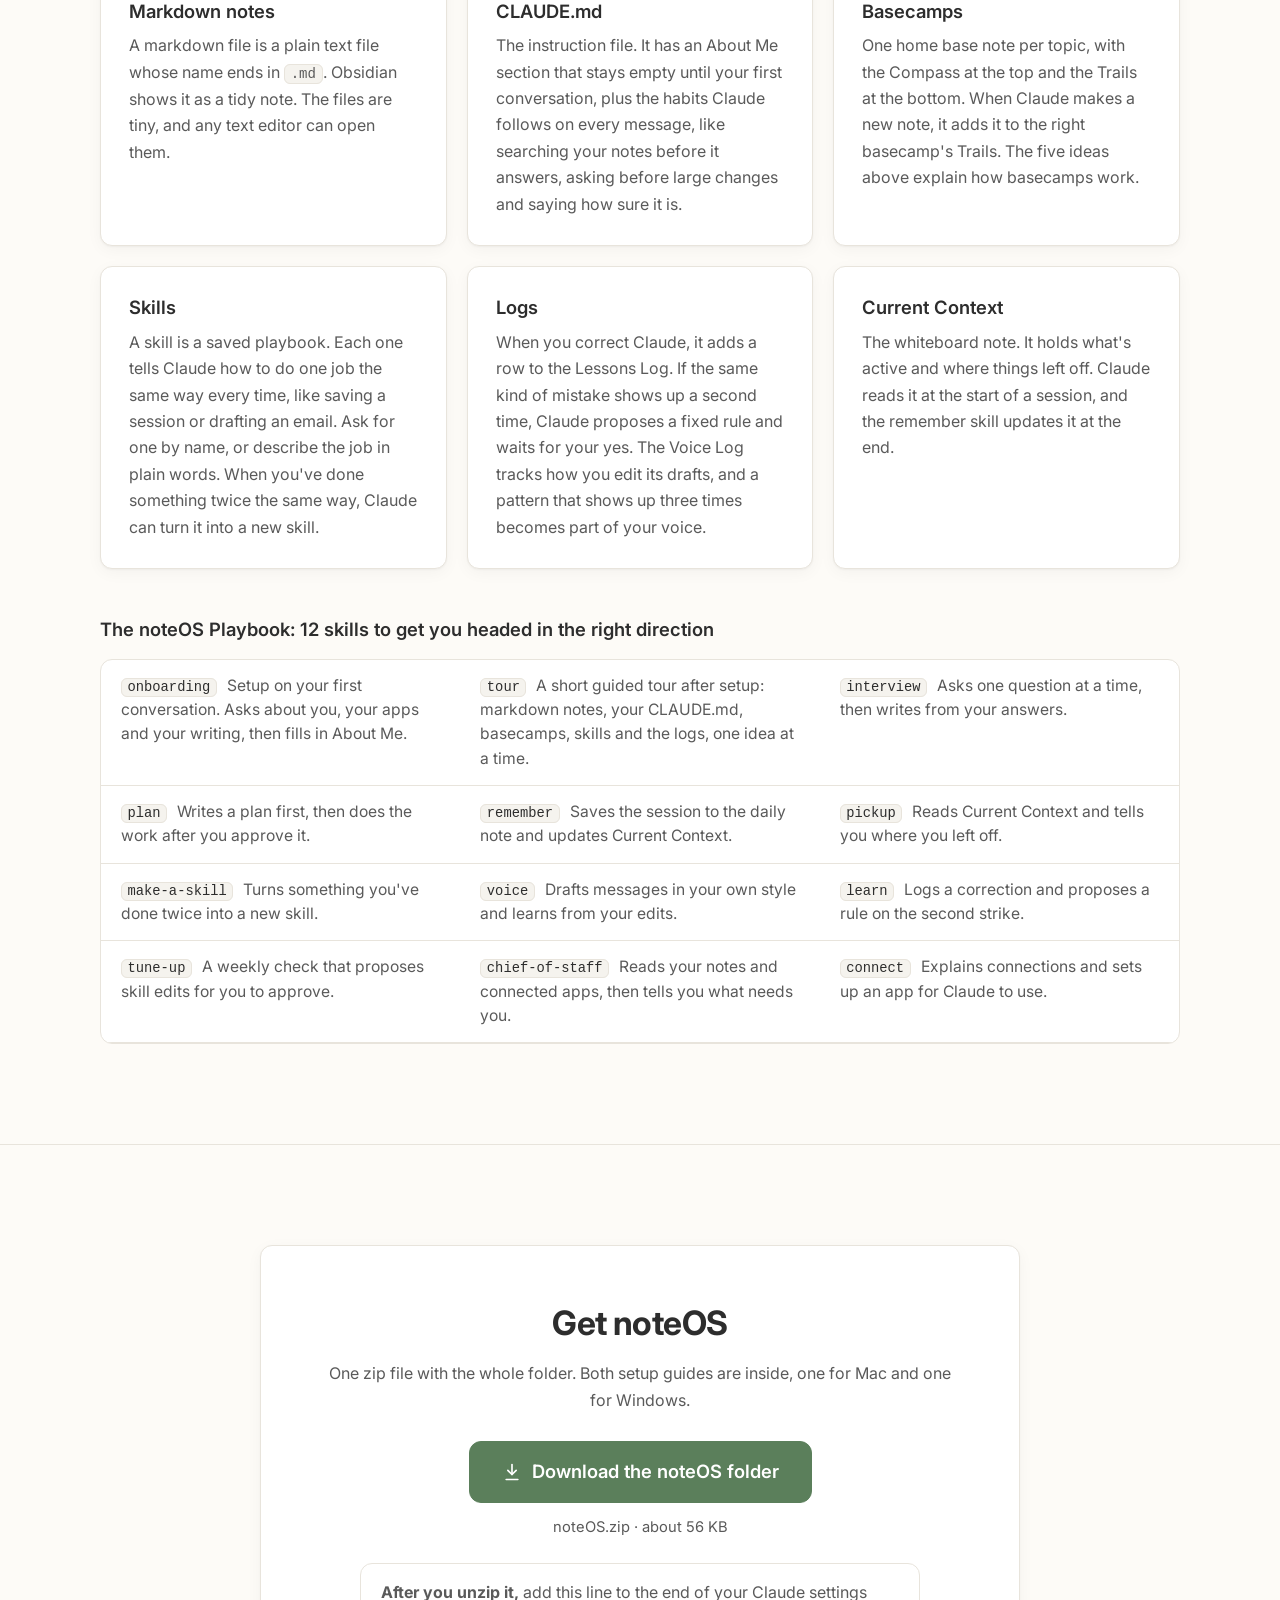
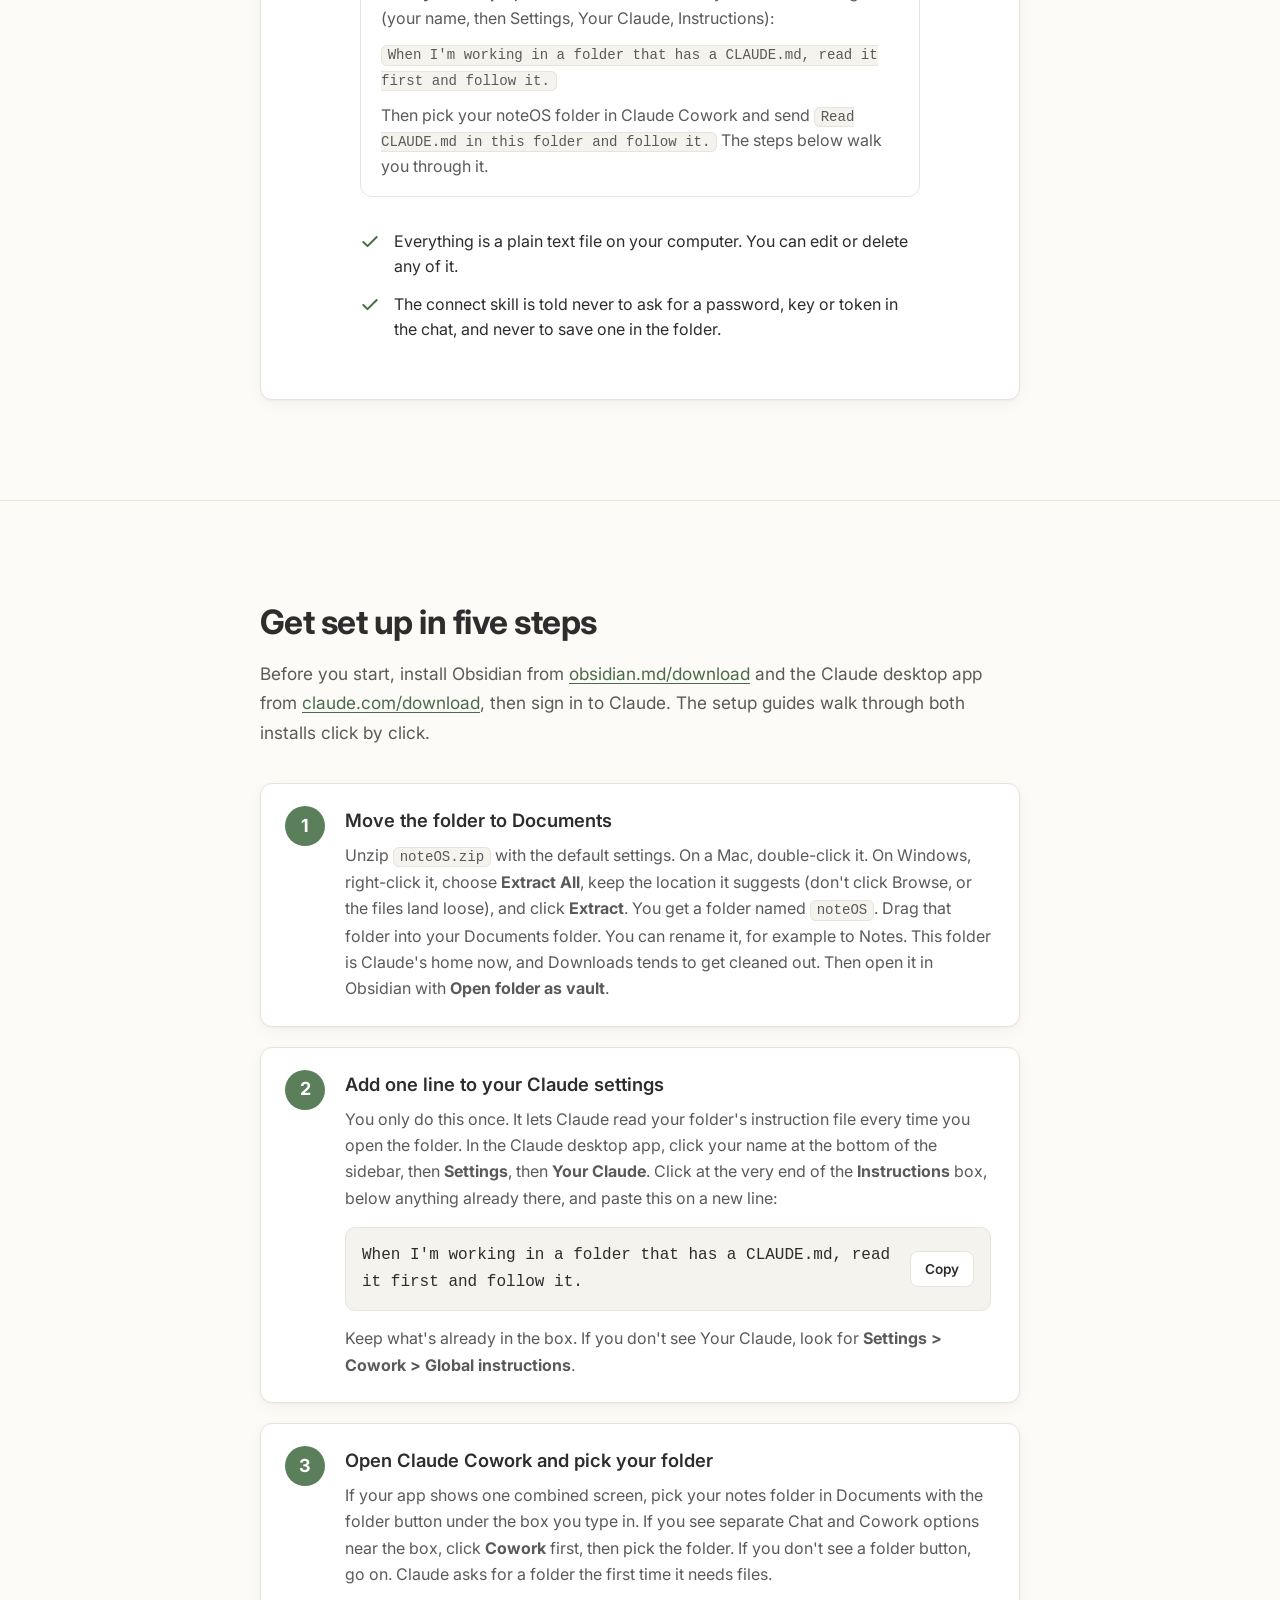
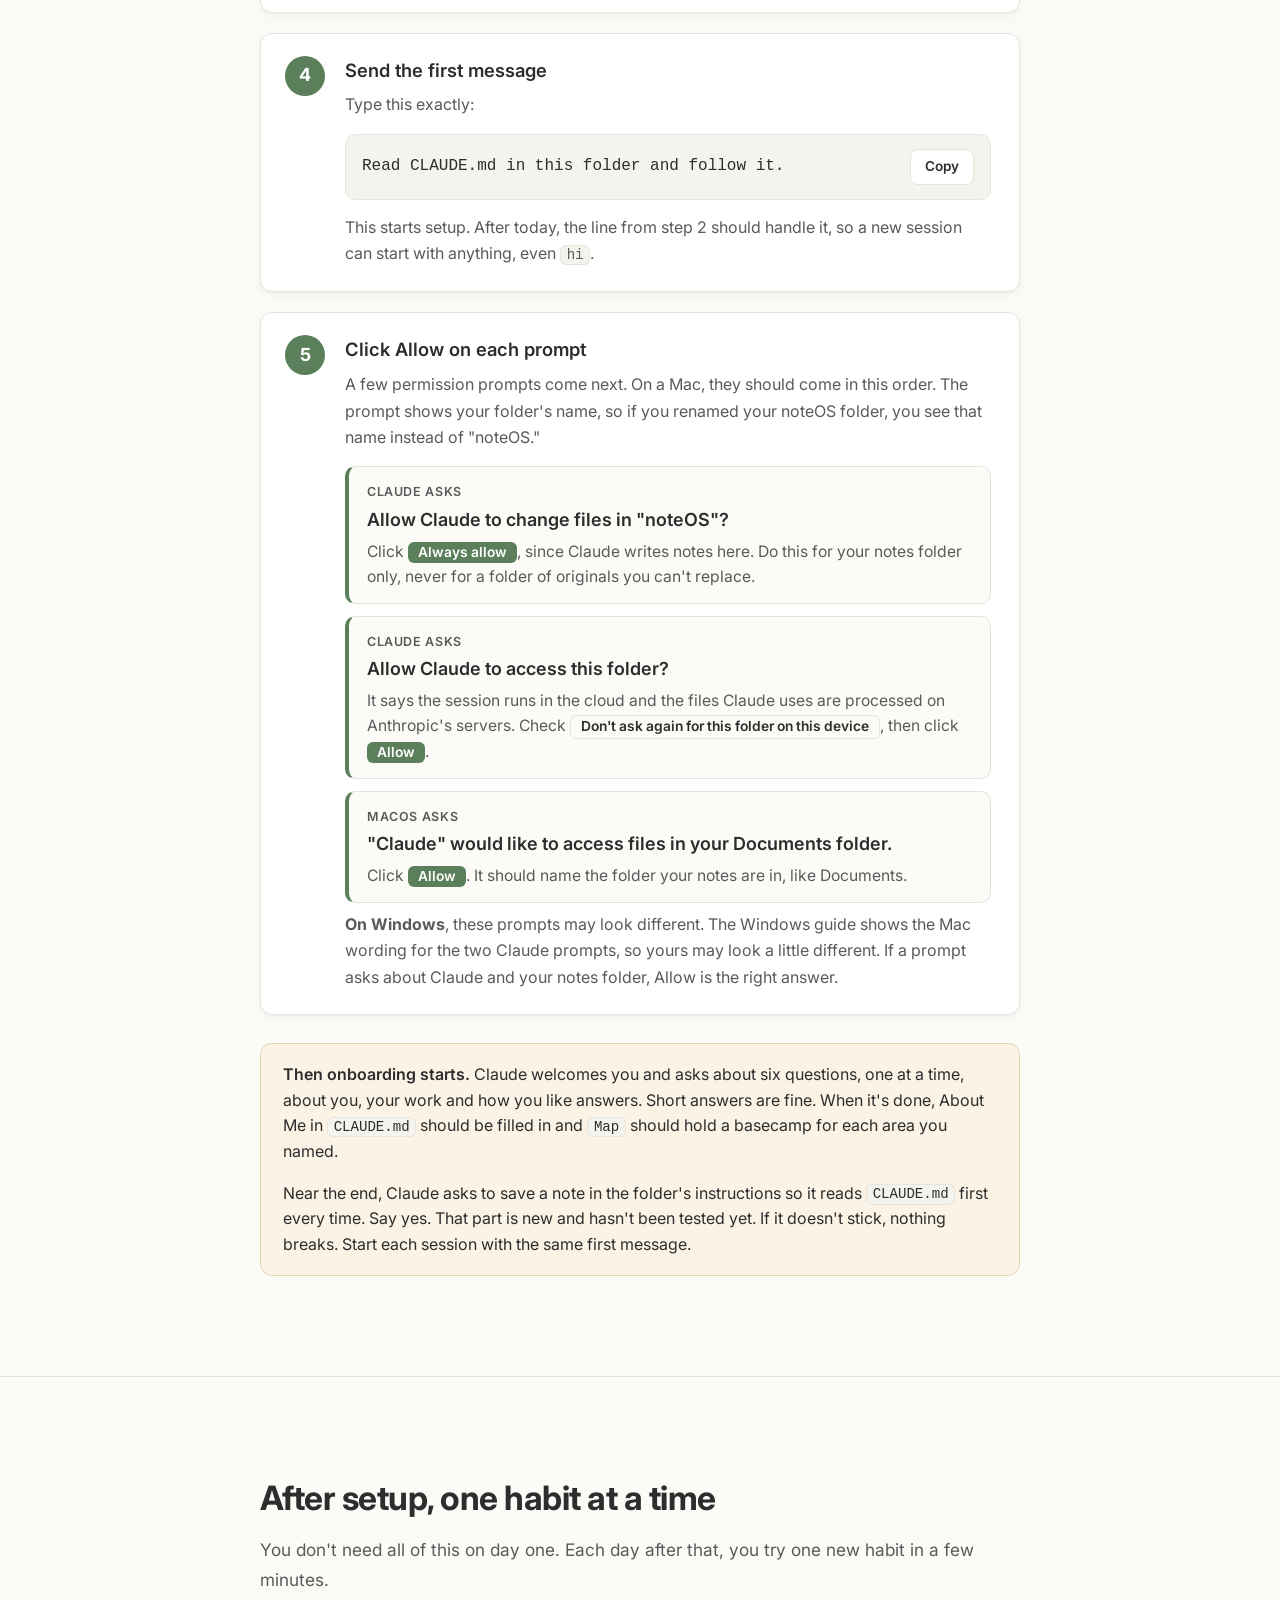
==== commit cf89bf14: "Quick start: Windows unzip, fallbacks, plan line, Obsidian optional" ====
--- a/index.html
+++ b/index.html
@@ -45,10 +45,10 @@
         <p class="lede">One ever-changing folder of notes that supercharges how you work with AI. The more you chat, the more it learns. The more it learns, the more useful it gets and the more it can do for you.</p>
         <div class="quickstart" aria-labelledby="qs-title">
           <h2 id="qs-title">Short on time? Here's the quick start.</h2>
-          <p>The rest of this page walks through how it all works. But if you just want to get going, these four steps are really all you need.</p>
+          <p>The rest of this page walks through how it all works. But if you just want to get going, these four steps should do it, as long as you have the Claude desktop app and a paid Claude plan.</p>
           <ol>
             <li>
-              <p><strong>Grab the folder.</strong> Unzip it and drag the <code>noteOS</code> folder into your Documents folder.</p>
+              <p><strong>Grab the folder.</strong> Unzip it and drag the <code>noteOS</code> folder into your Documents folder. On Windows, right-click the zip, choose <strong>Extract All</strong> and keep the location it suggests.</p>
               <a class="btn btn-primary" href="noteOS.zip" download>
                 <svg viewBox="0 0 24 24" fill="none" stroke="currentColor" stroke-width="2" stroke-linecap="round" stroke-linejoin="round" aria-hidden="true"><path d="M12 3v12"/><path d="m7 10 5 5 5-5"/><path d="M5 21h14"/></svg>
                 Download the noteOS folder
@@ -60,21 +60,22 @@
                 <code id="qs-settings-line">When I&#39;m working in a folder that has a CLAUDE.md, read it first and follow it.</code>
                 <button class="copy-btn" type="button" data-copy="qs-settings-line" hidden>Copy</button>
               </div>
+              <p class="qs-note">No Your Claude? Look under Settings, then Cowork, then Global instructions.</p>
             </li>
             <li>
-              <p><strong>Point Claude at the folder.</strong> Start a new chat, pick your noteOS folder with the folder button under the box, and send:</p>
+              <p><strong>Point Claude at the folder.</strong> Start a new chat, pick your noteOS folder with the folder button under the box (if you see separate Chat and Cowork options, click Cowork first), and send:</p>
               <div class="first-message">
                 <code id="qs-first-message">Read CLAUDE.md in this folder and follow it.</code>
                 <button class="copy-btn" type="button" data-copy="qs-first-message" hidden>Copy</button>
               </div>
             </li>
             <li>
-              <p><strong>Say yes and start talking.</strong> Click Allow on the prompts, then answer Claude&#39;s questions. It should take it from there.</p>
+              <p><strong>Say yes and start talking.</strong> Click Allow (or Always allow) on the prompts, then answer Claude&#39;s questions. It should take it from there. On Windows the prompts may look a little different.</p>
             </li>
           </ol>
-          <p class="qs-after">That&#39;s it. Come back and read the rest whenever you&#39;re curious how it all works, or <a href="#day-1">see the full setup steps</a>.</p>
-        </div>
-        <p class="need">You'll need the Claude desktop app and a paid Claude plan (Pro, Max, Ultra, Team or Enterprise), because Claude Cowork needs one. Setup takes about 30 to 45 minutes. That's my rough guess, and most of it is downloads and the first setup conversation.</p>
+          <p class="qs-after">That&#39;s it. Obsidian, the app for reading your notes, is optional for now and covered in the full steps. Come back and read the rest whenever you&#39;re curious how it all works, or <a href="#day-1">see the full setup steps</a>.</p>
+        </div>
+        <p class="need">Paid plans that work: Pro, Max, Ultra, Team or Enterprise, because Claude Cowork needs one. Setup takes about 30 to 45 minutes. That's my rough guess, and most of it is downloads and the first setup conversation.</p>
       </div>
     </section>
 
--- a/styles.css
+++ b/styles.css
@@ -194,6 +194,7 @@
 .quickstart li p { margin: 0 0 10px; line-height: 1.6; }
 .quickstart li .btn { margin-top: 2px; }
 .quickstart .first-message { margin: 0; }
+.quickstart .qs-note { margin: 10px 0 0; font-size: 0.92rem; color: var(--color-text-secondary); }
 .quickstart code { overflow-wrap: anywhere; }
 .quickstart .qs-after { margin: 20px 0 0; color: var(--color-text-secondary); }
 .hero .need { margin-top: 24px; color: var(--color-text-secondary); font-size: 0.95rem; max-width: 60ch; }
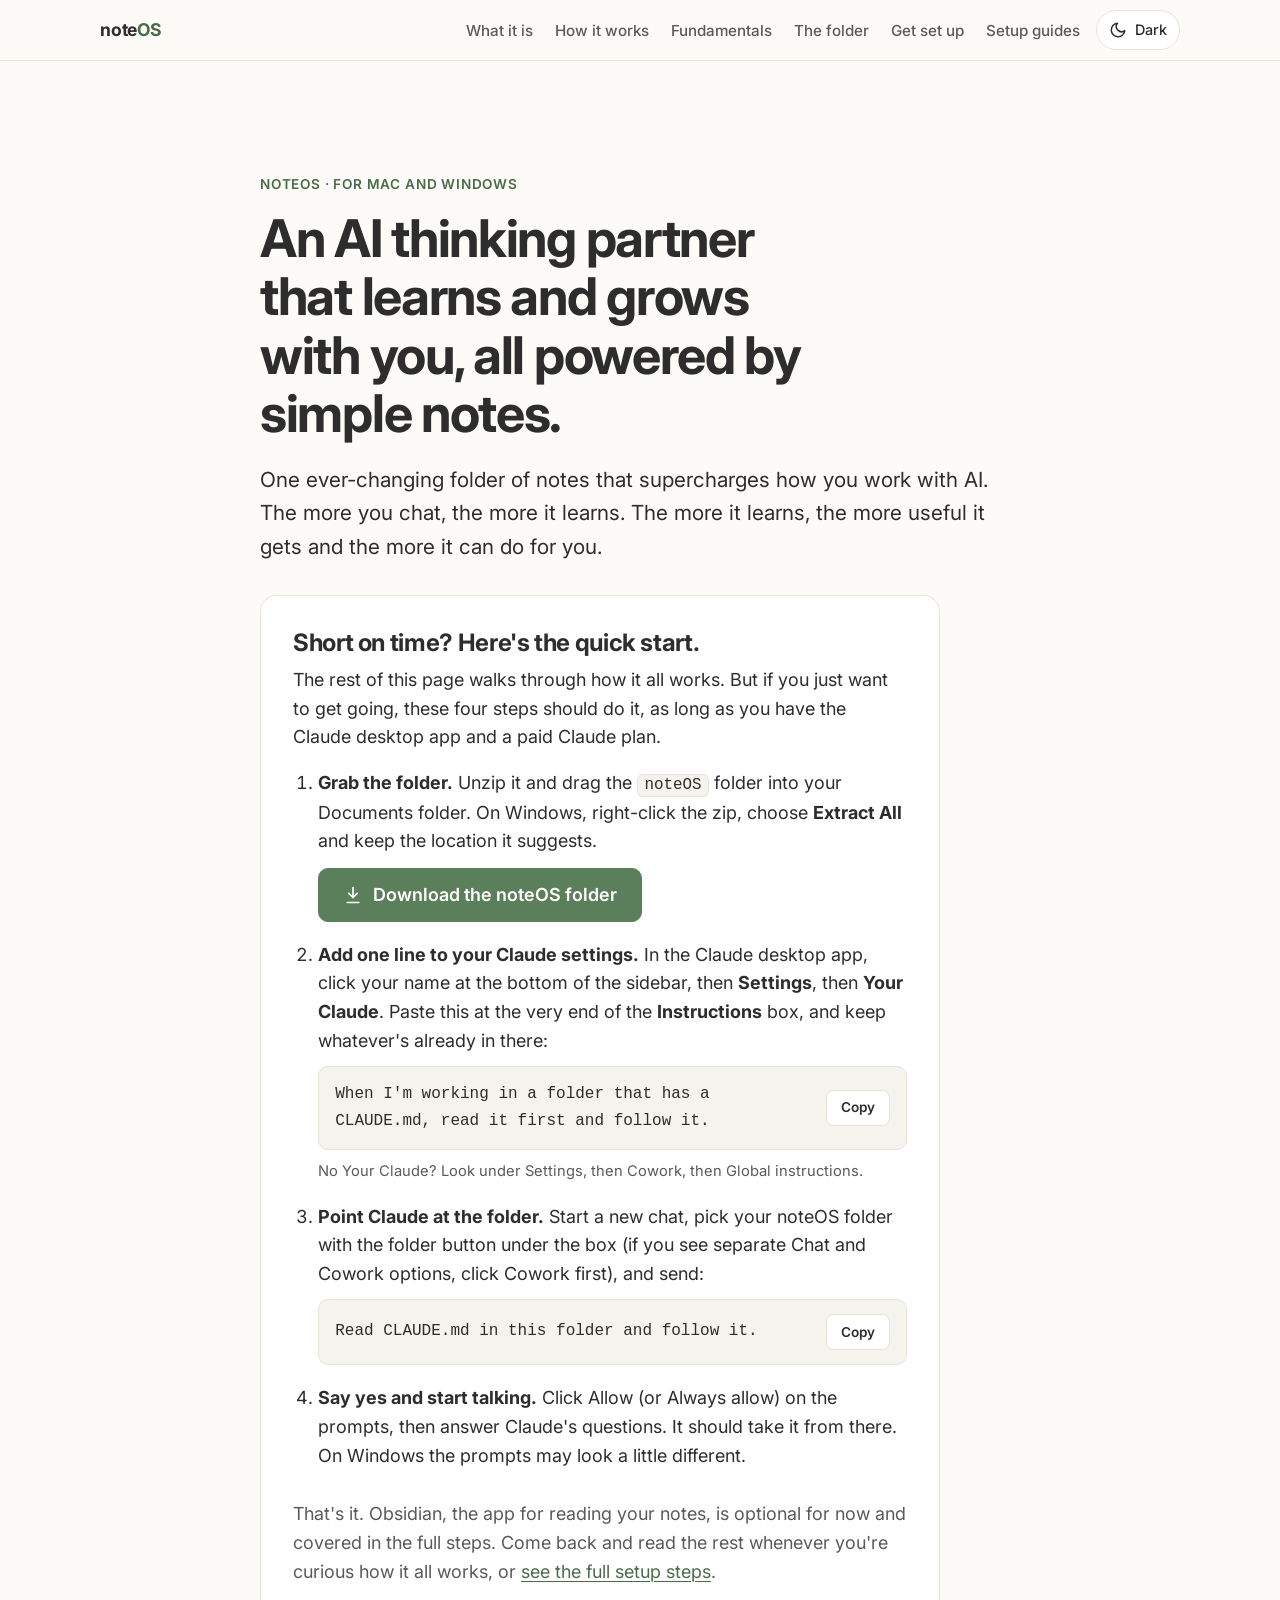
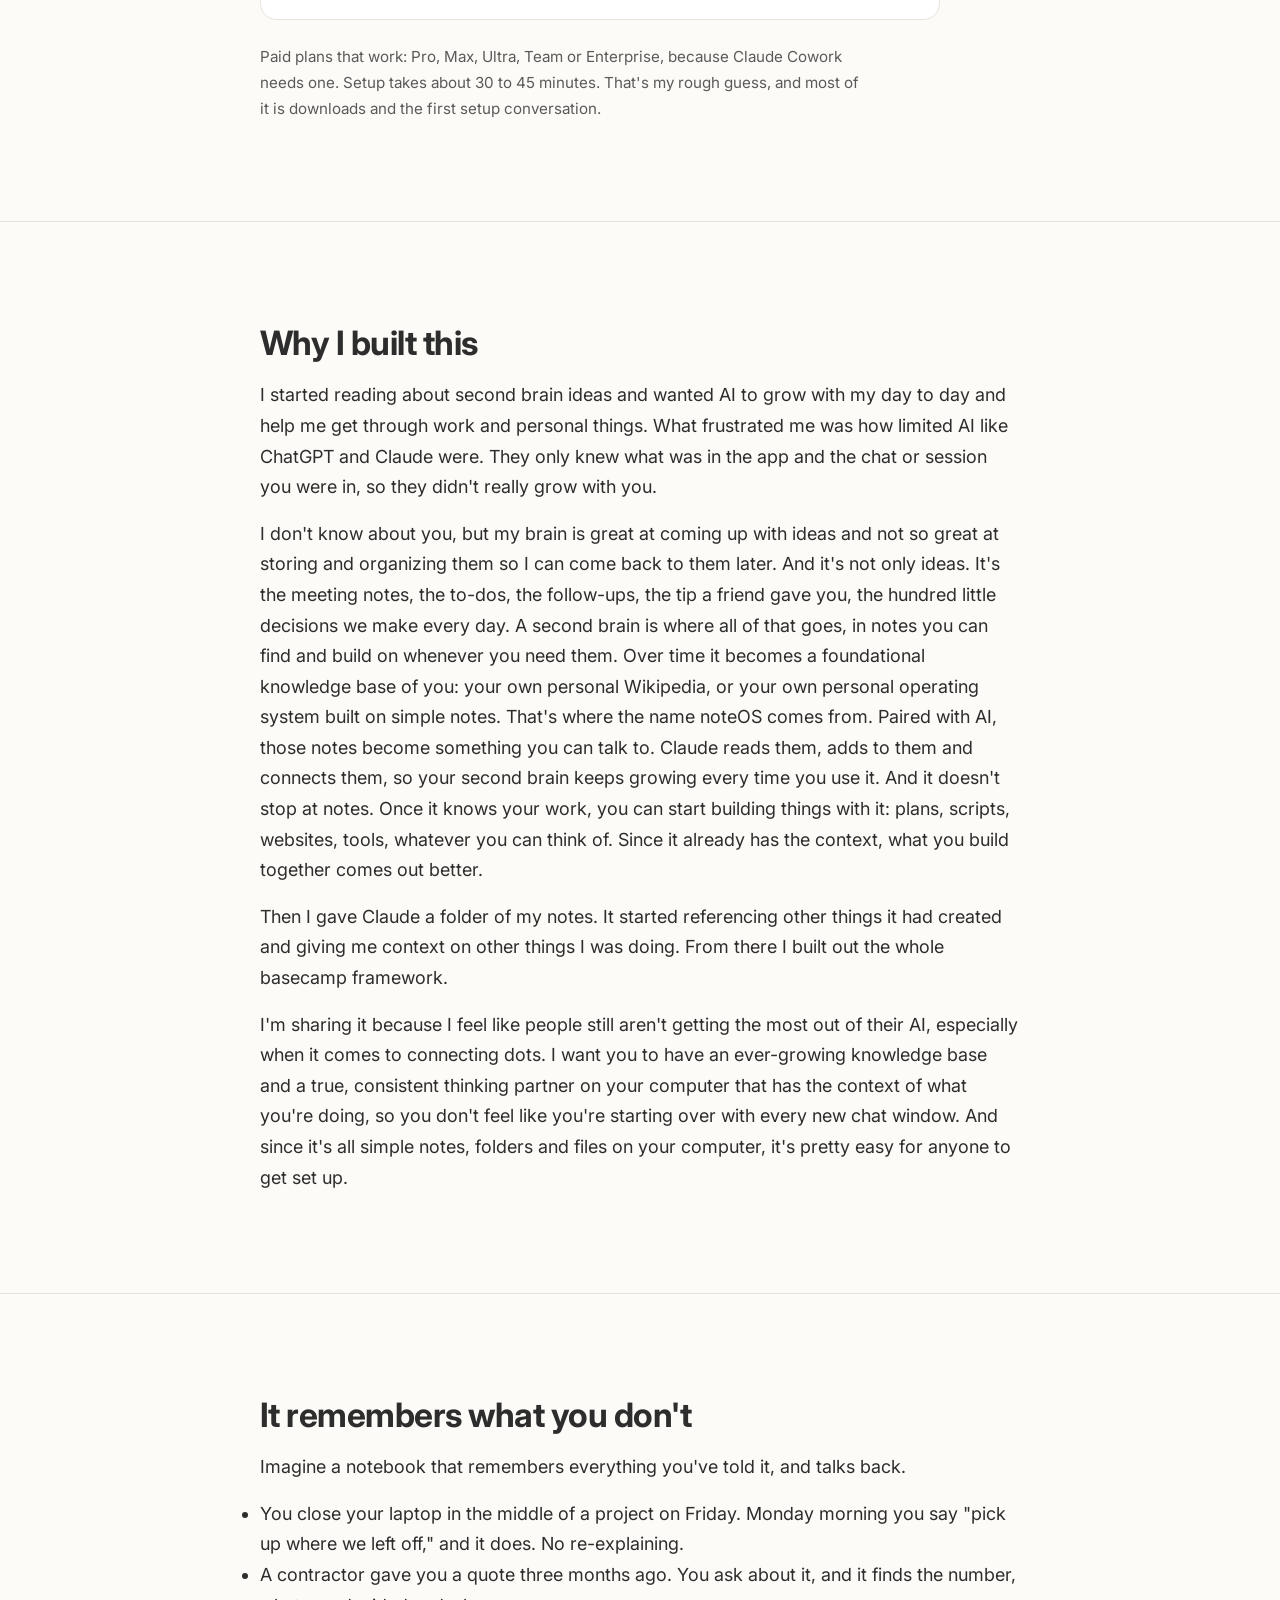
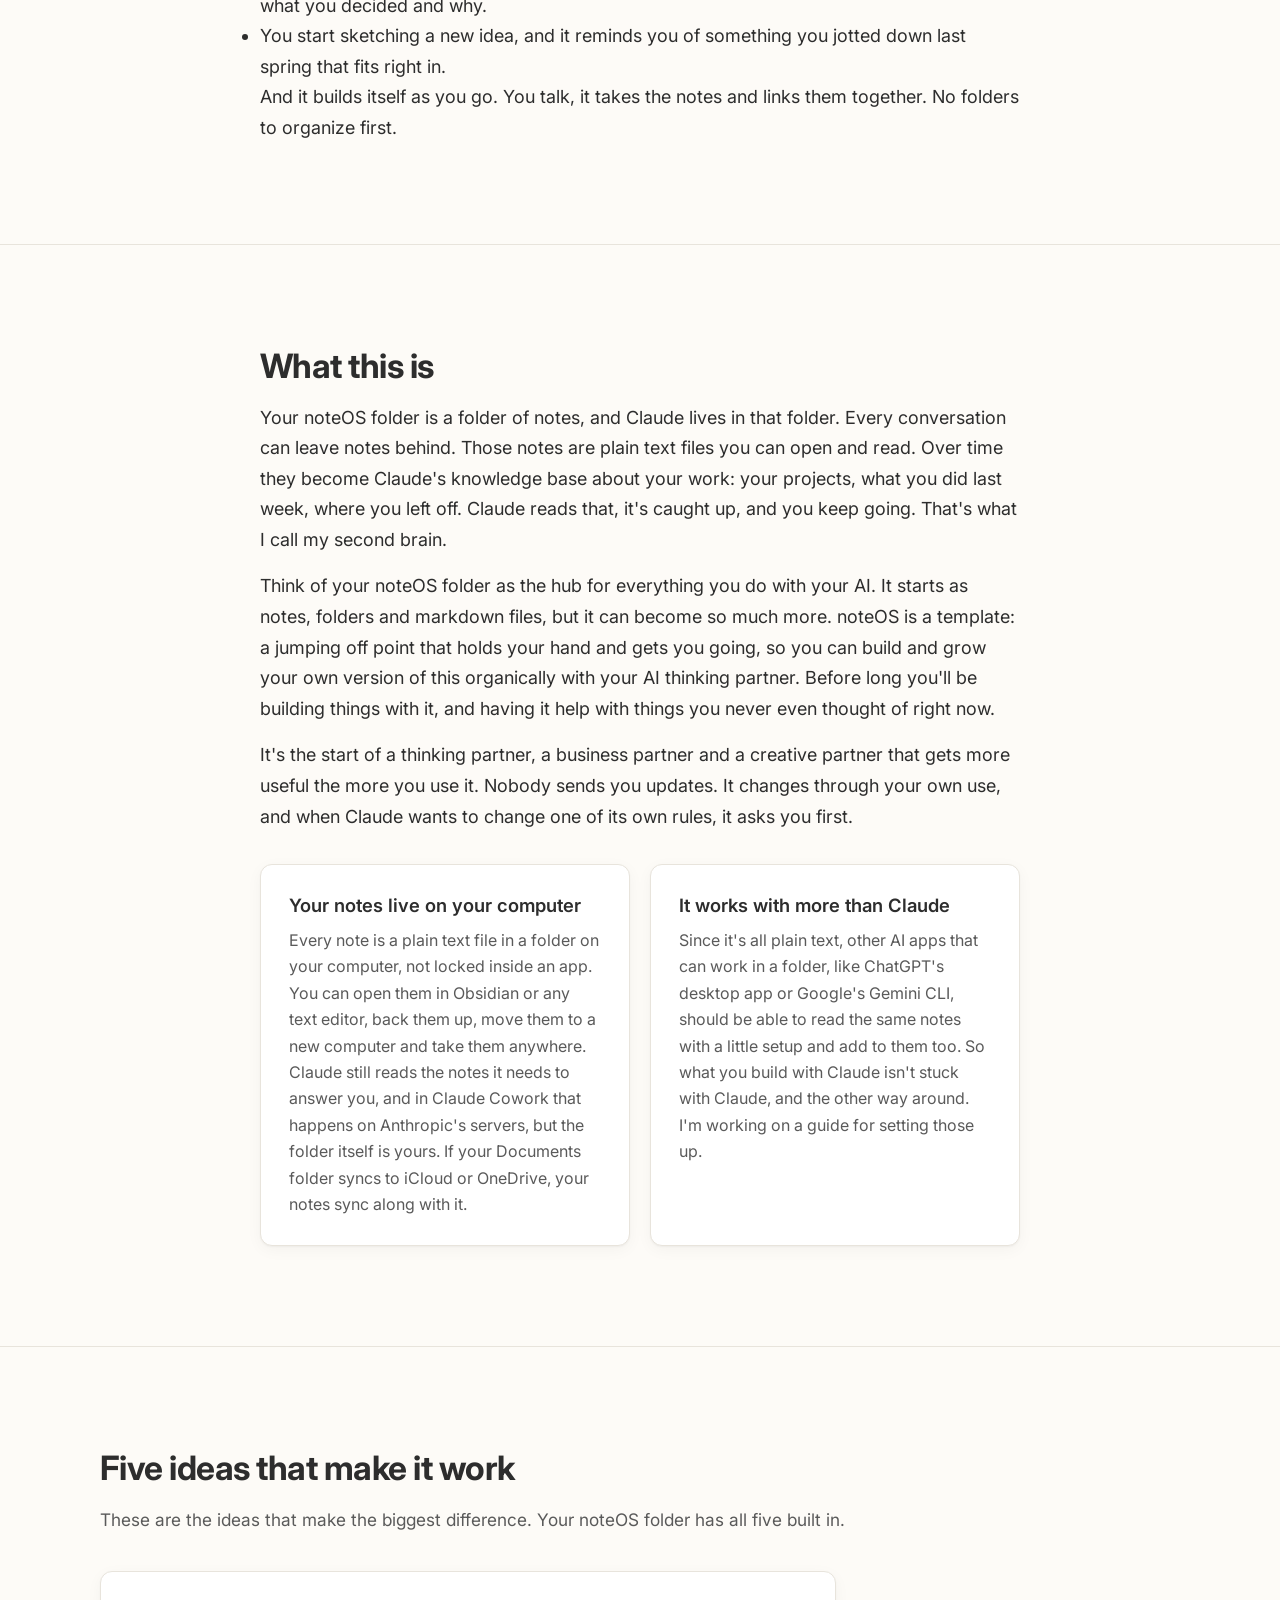
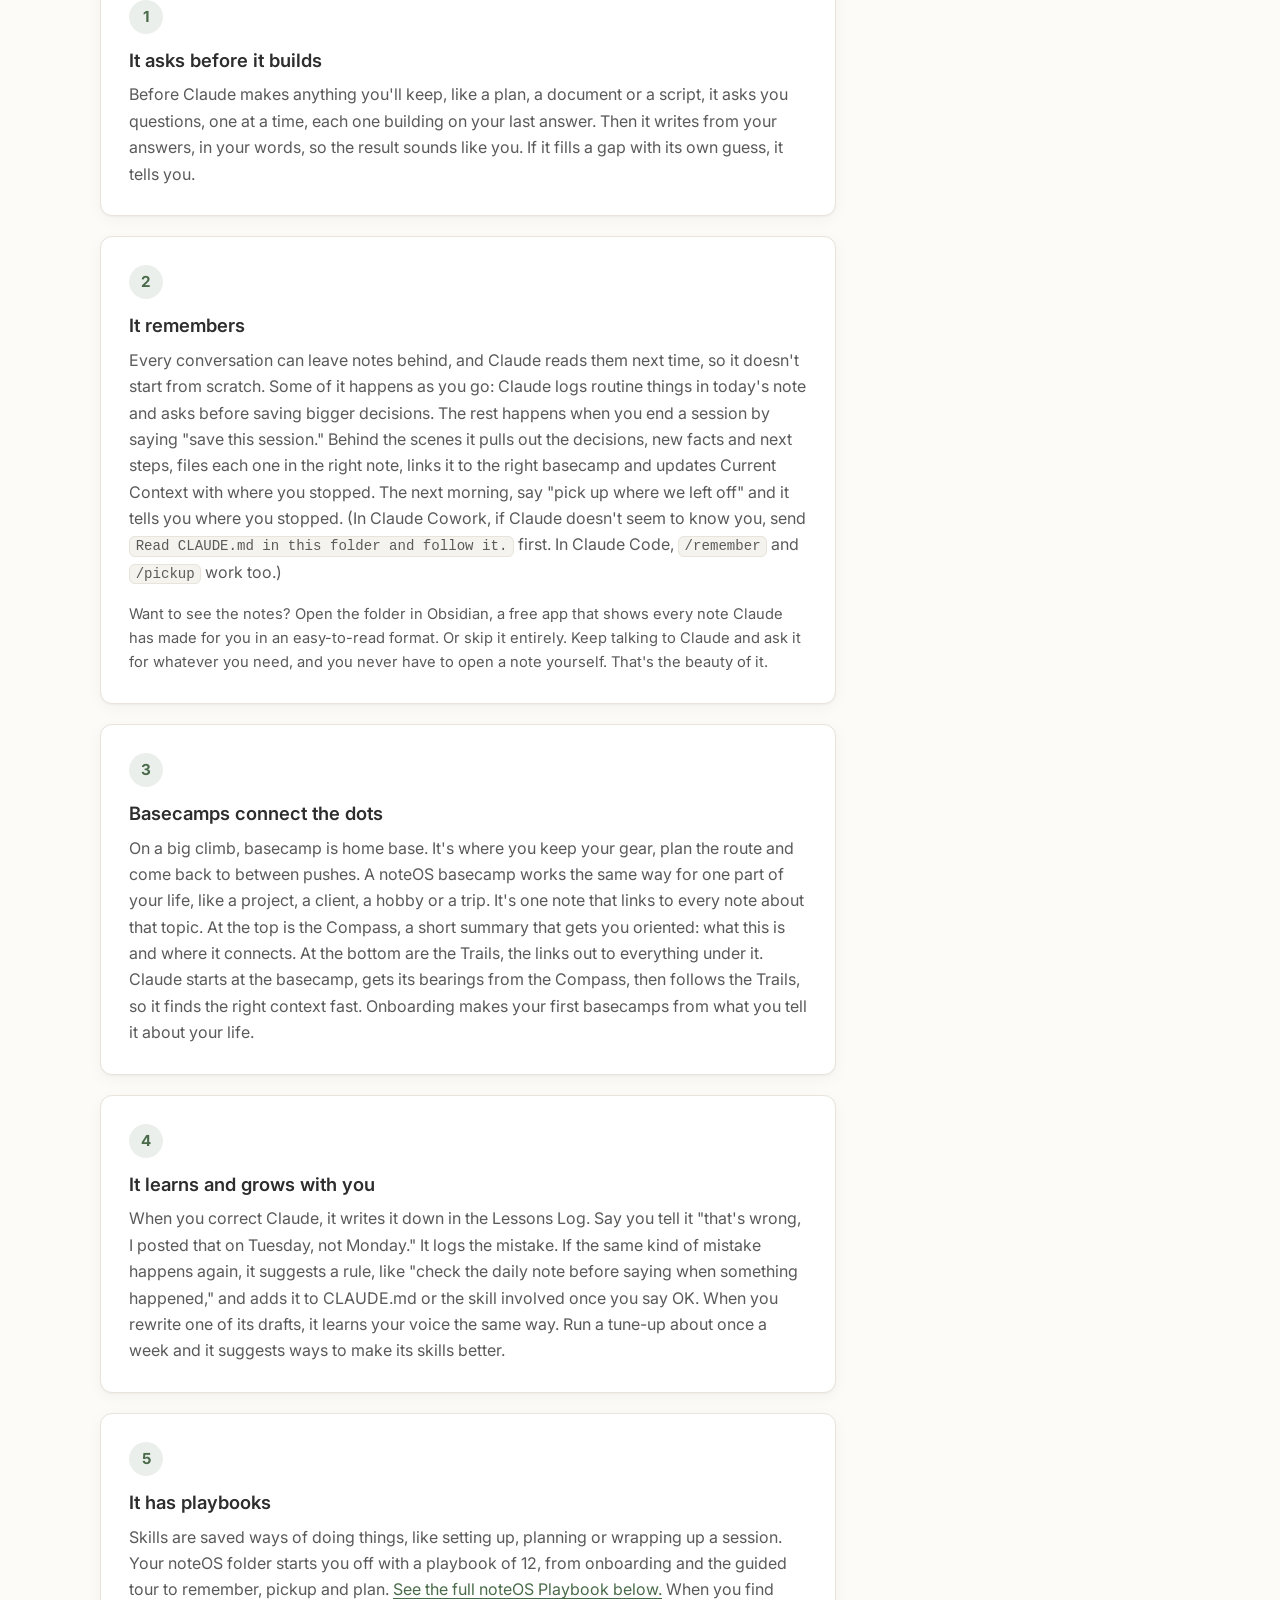
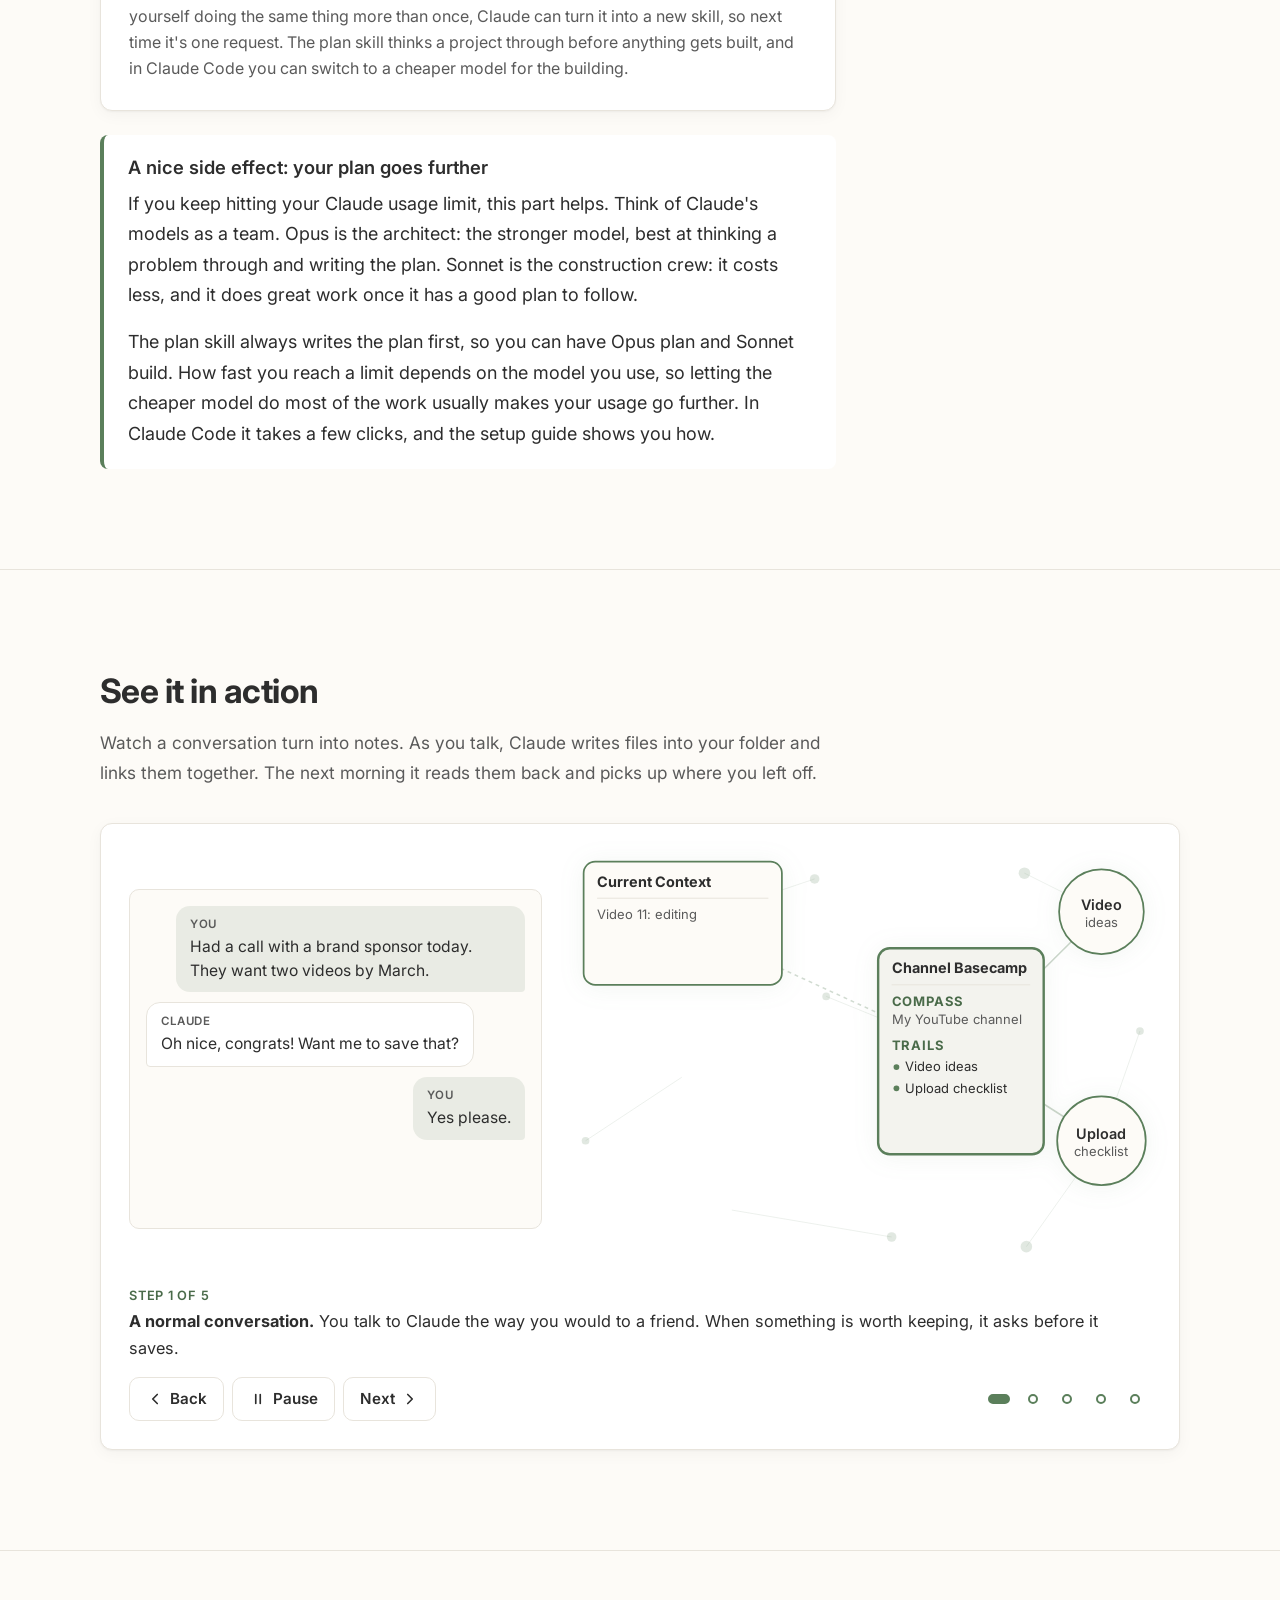
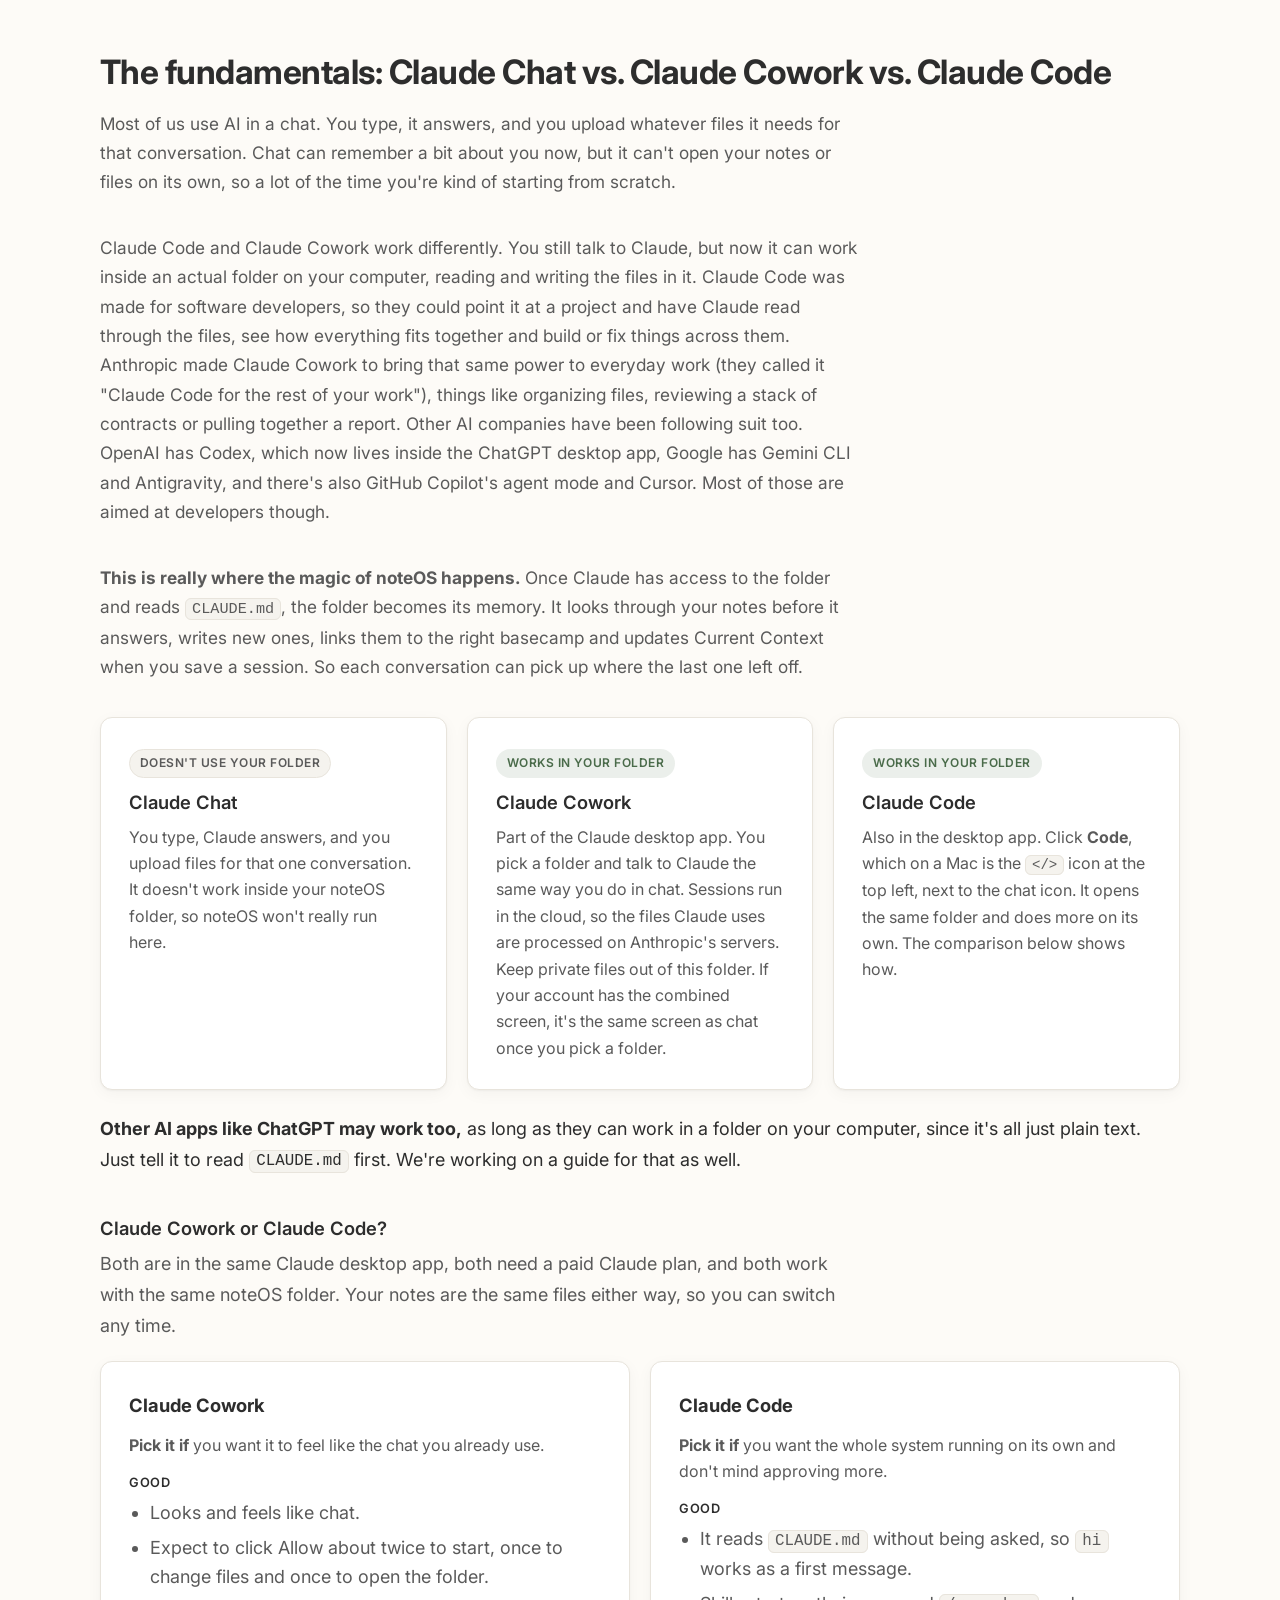
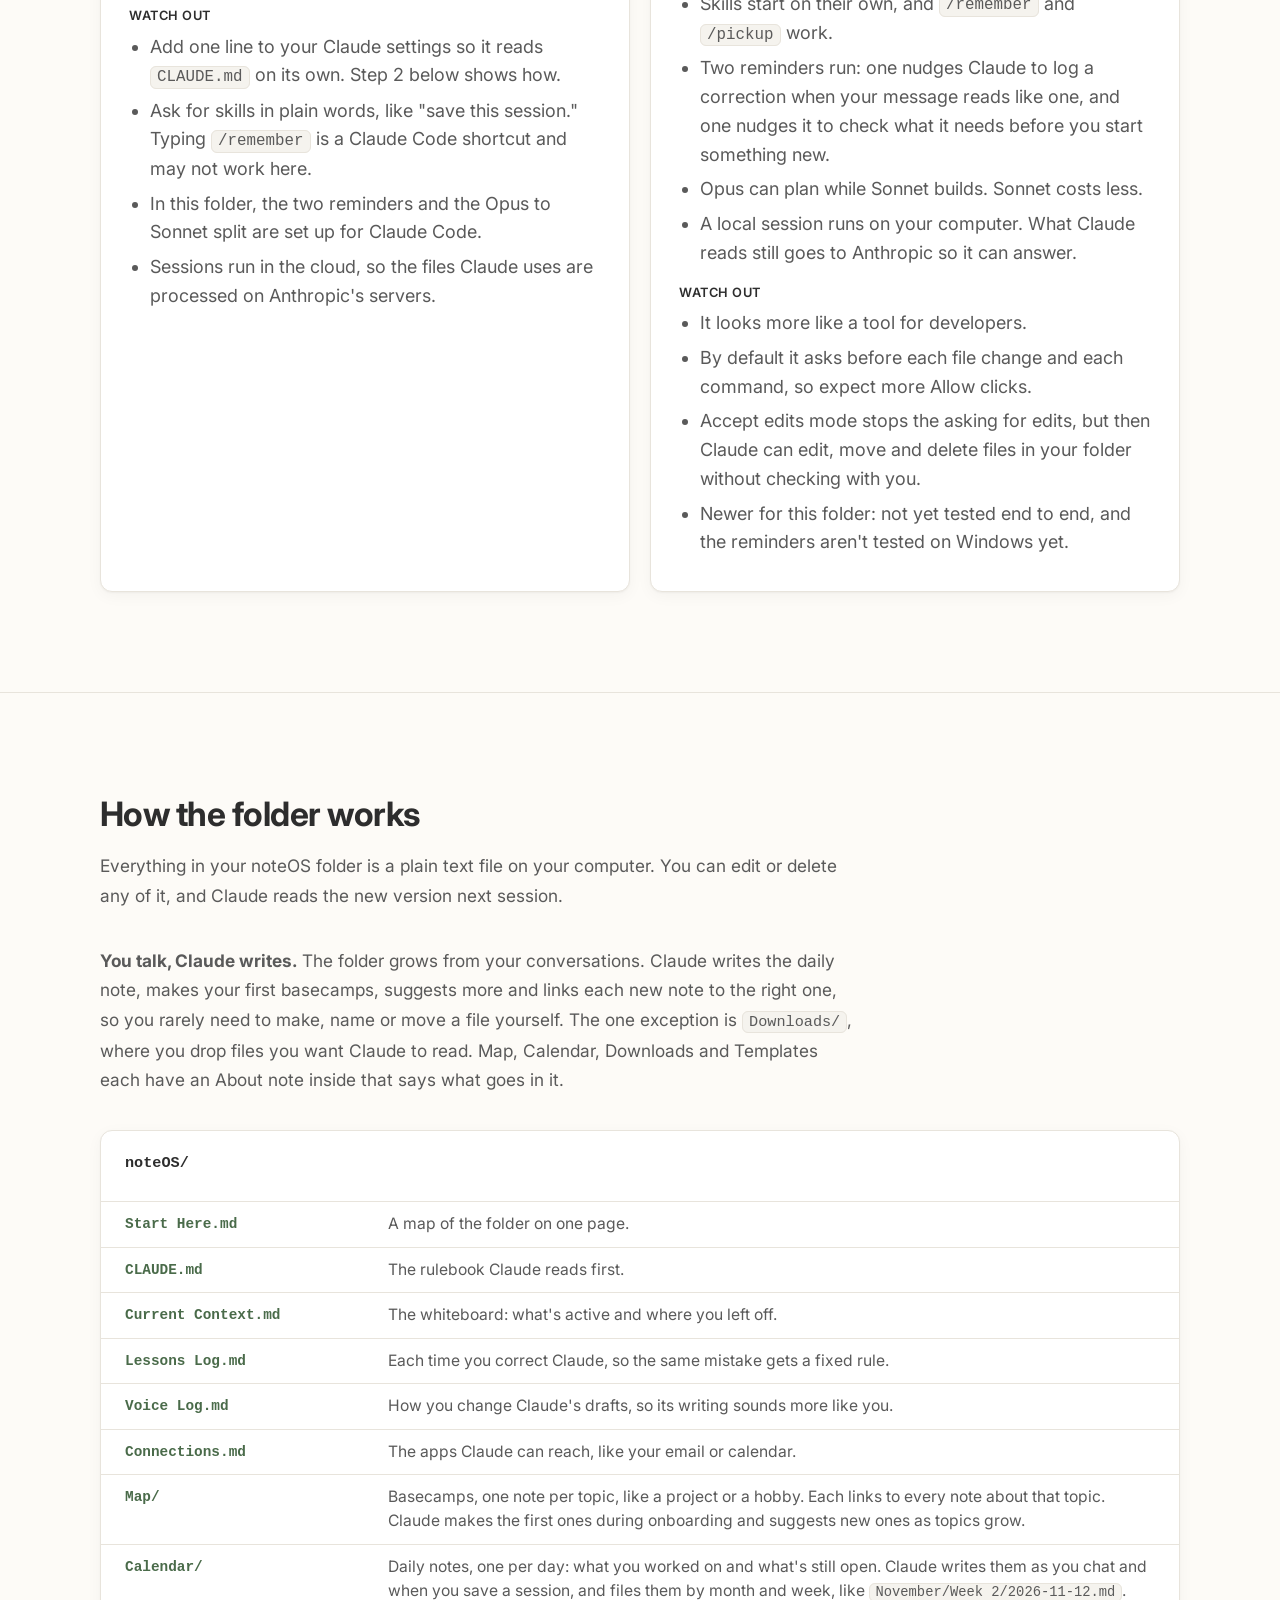
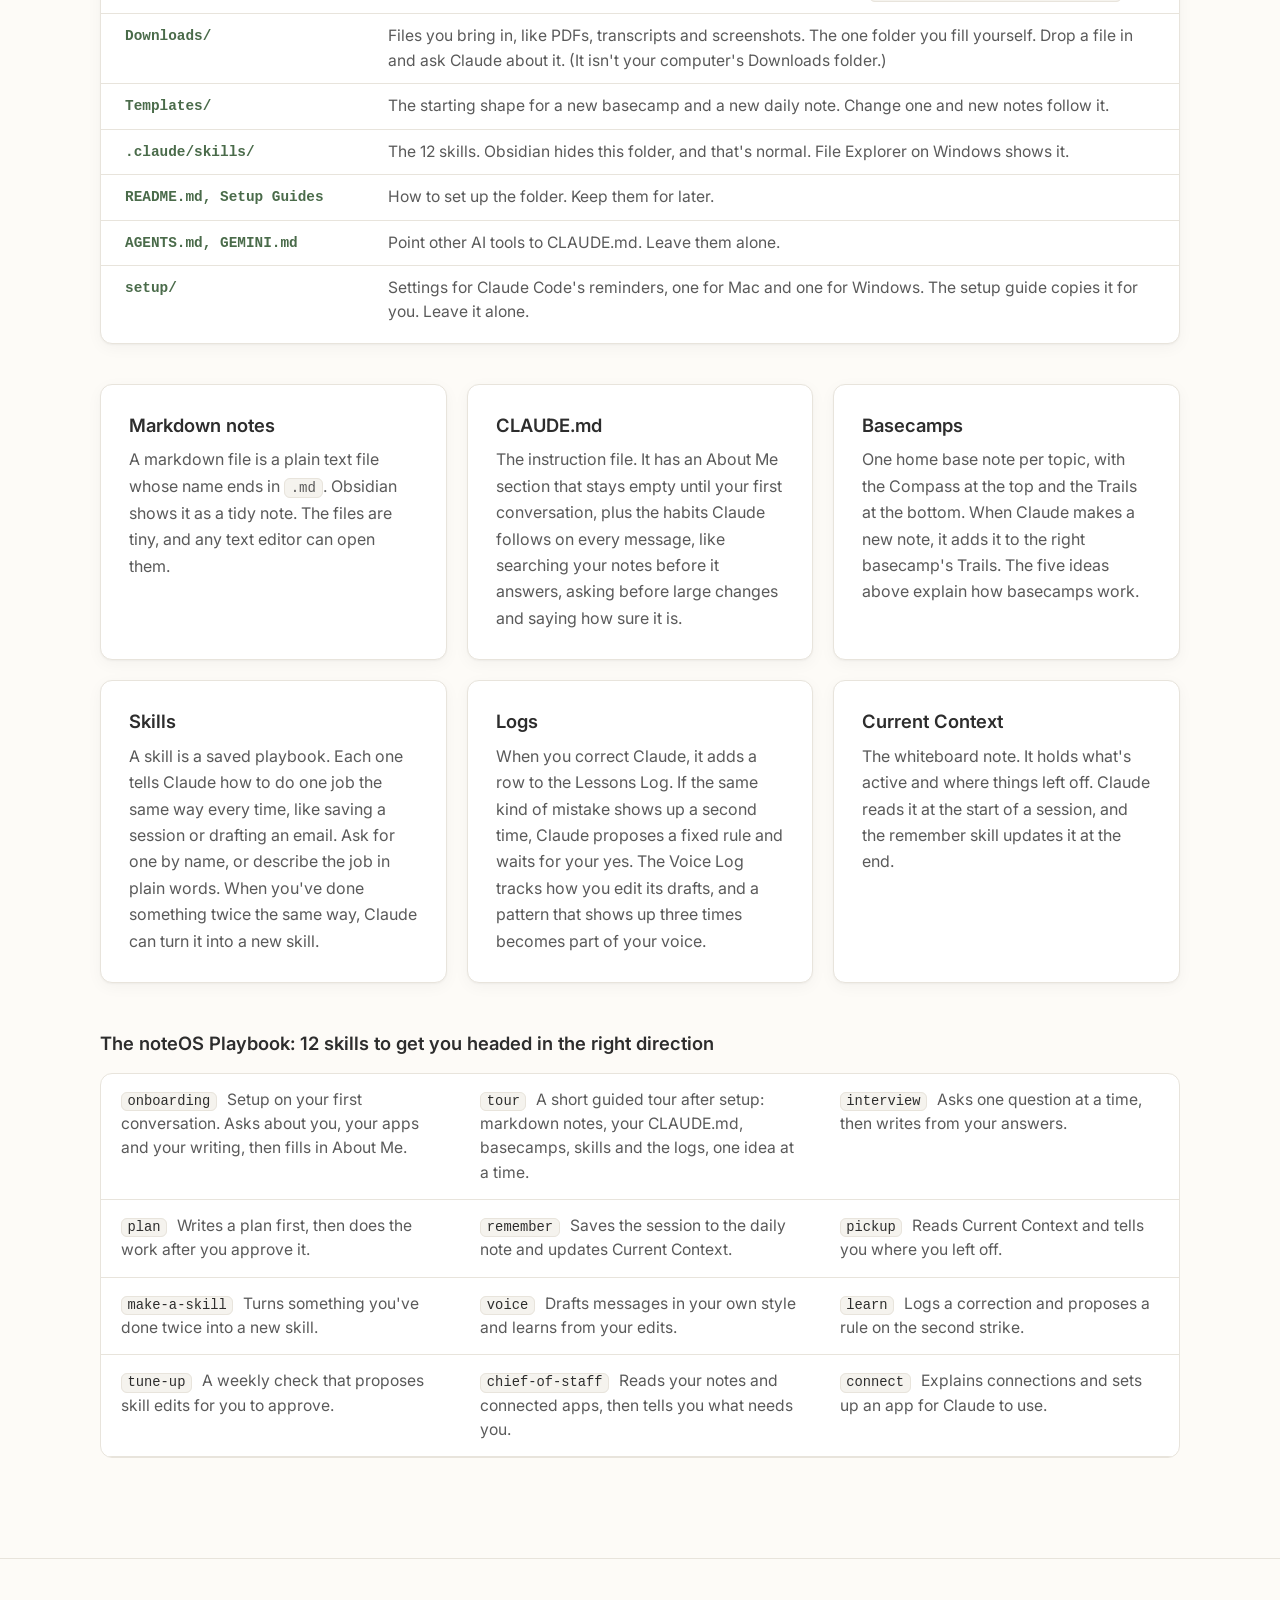
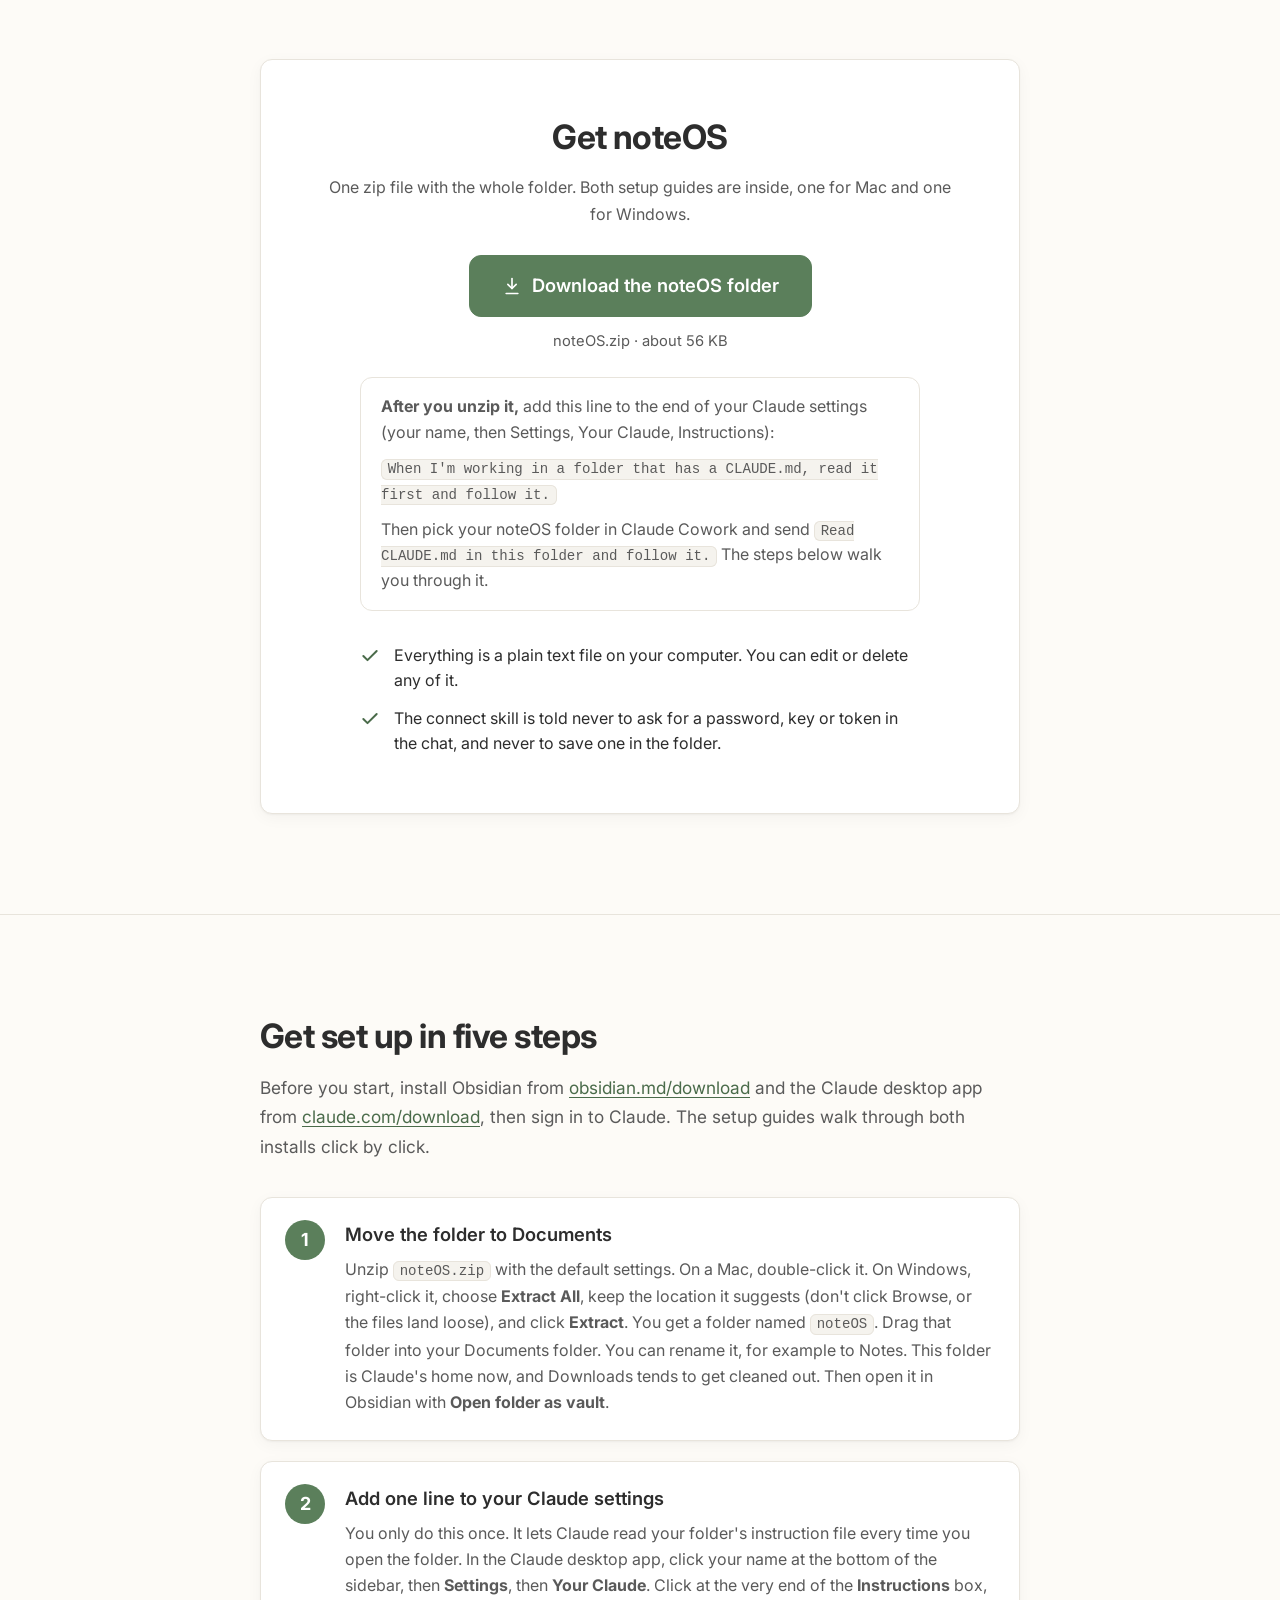
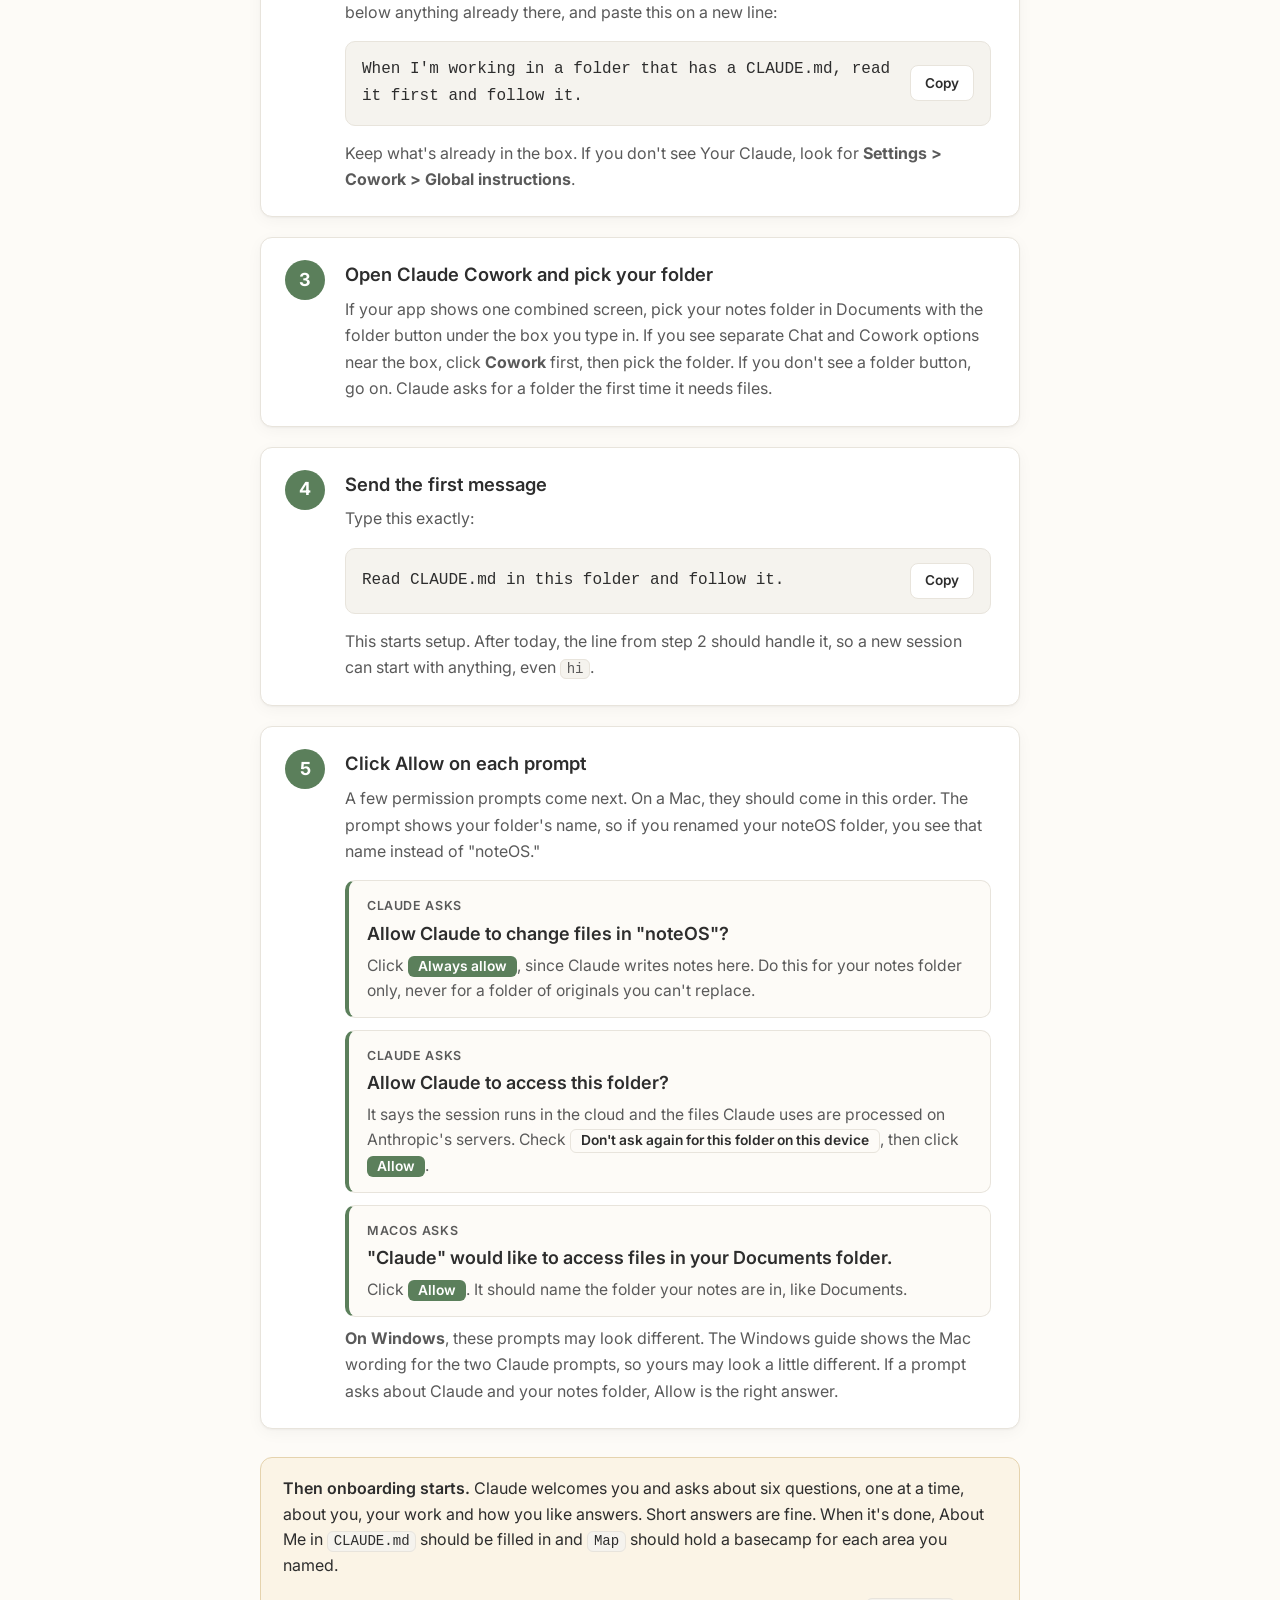
==== commit a9a86b9a: "What this is: two pillar cards (local files, works with other AI apps)" ====
--- a/index.html
+++ b/index.html
@@ -108,6 +108,16 @@
         <p>Your noteOS folder is a folder of notes, and Claude lives in that folder. Every conversation can leave notes behind. Those notes are plain text files you can open and read. Over time they become Claude's knowledge base about your work: your projects, what you did last week, where you left off. Claude reads that, it's caught up, and you keep going. That's what I call my second brain.</p>
         <p>Think of your noteOS folder as the hub for everything you do with your AI. It starts as notes, folders and markdown files, but it can become so much more. noteOS is a template: a jumping off point that holds your hand and gets you going, so you can build and grow your own version of this organically with your AI thinking partner. Before long you'll be building things with it, and having it help with things you never even thought of right now.</p>
         <p>It's the start of a thinking partner, a business partner and a creative partner that gets more useful the more you use it. Nobody sends you updates. It changes through your own use, and when Claude wants to change one of its own rules, it asks you first.</p>
+        <div class="grid grid-2 pillars">
+          <article class="card">
+            <h3>Your notes live on your computer</h3>
+            <p>Every note is a plain text file in a folder on your computer, not locked inside an app. You can open them in Obsidian or any text editor, back them up, move them to a new computer and take them anywhere. Claude still reads the notes it needs to answer you, and in Claude Cowork that happens on Anthropic&#39;s servers, but the folder itself is yours. If your Documents folder syncs to iCloud or OneDrive, your notes sync along with it.</p>
+          </article>
+          <article class="card">
+            <h3>It works with more than Claude</h3>
+            <p>Since it&#39;s all plain text, other AI apps that can work in a folder, like ChatGPT&#39;s desktop app or Google&#39;s Gemini CLI, should be able to read the same notes with a little setup and add to them too. So what you build with Claude isn&#39;t stuck with Claude, and the other way around. I&#39;m working on a guide for setting those up.</p>
+          </article>
+        </div>
       </div>
     </section>
 
--- a/styles.css
+++ b/styles.css
@@ -546,3 +546,4 @@
 /* Keep section headings clear of the sticky header when a nav link is clicked. */
 html { scroll-padding-top: 72px; }
 @media (max-width: 1000px) { html { scroll-padding-top: 96px; } }
+.pillars { margin-top: 32px; }
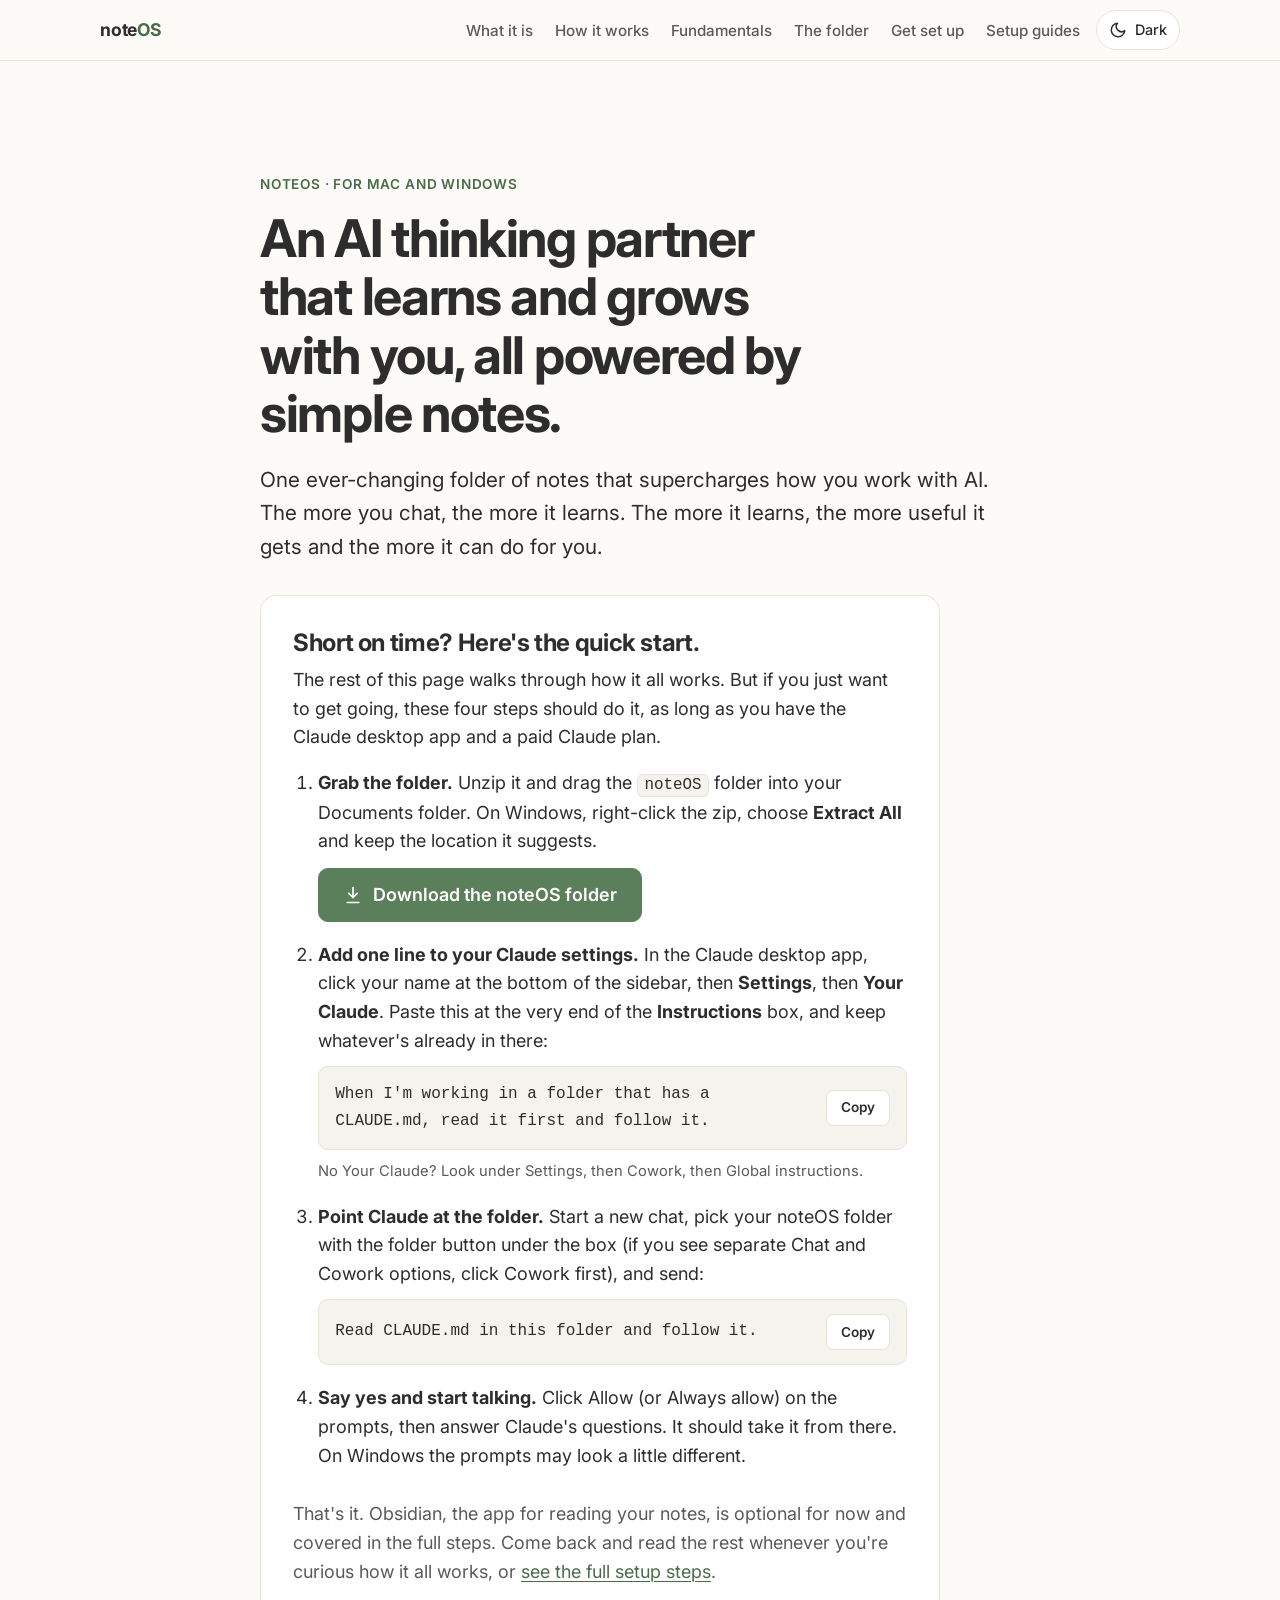
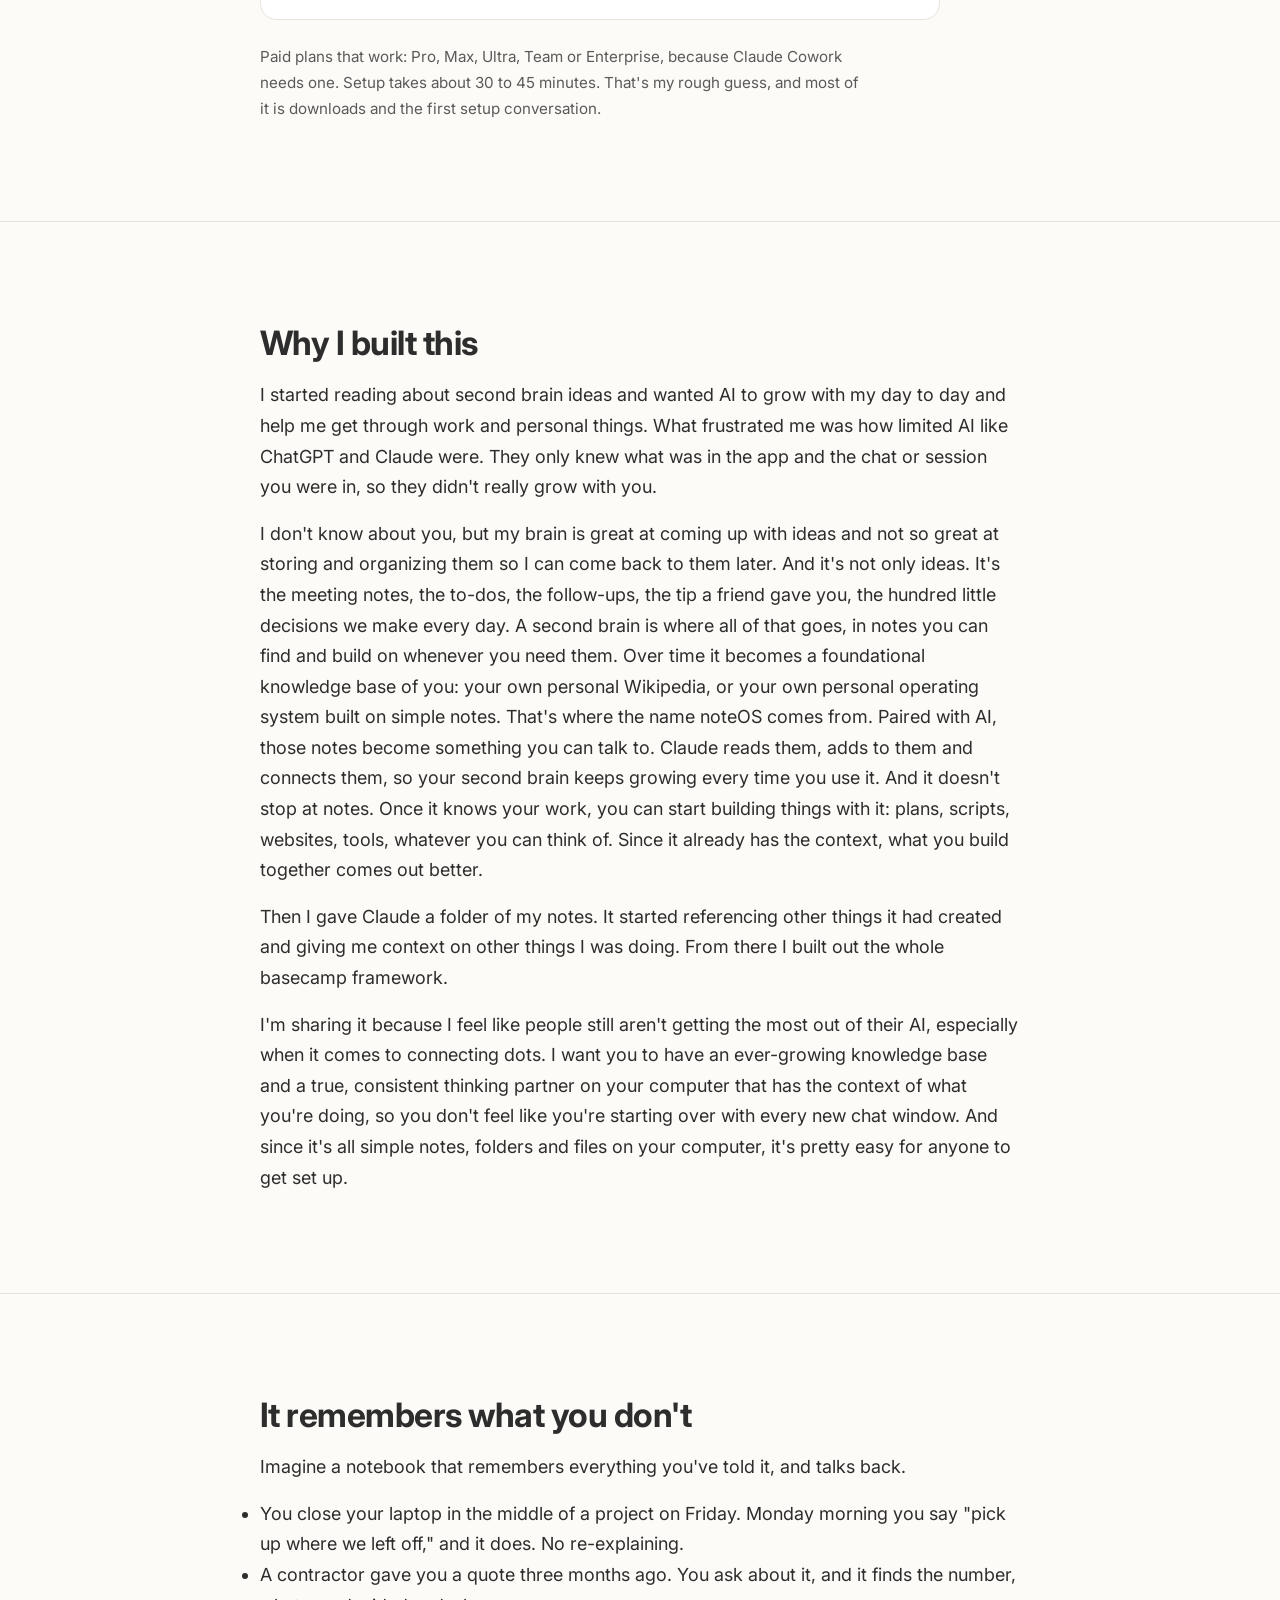
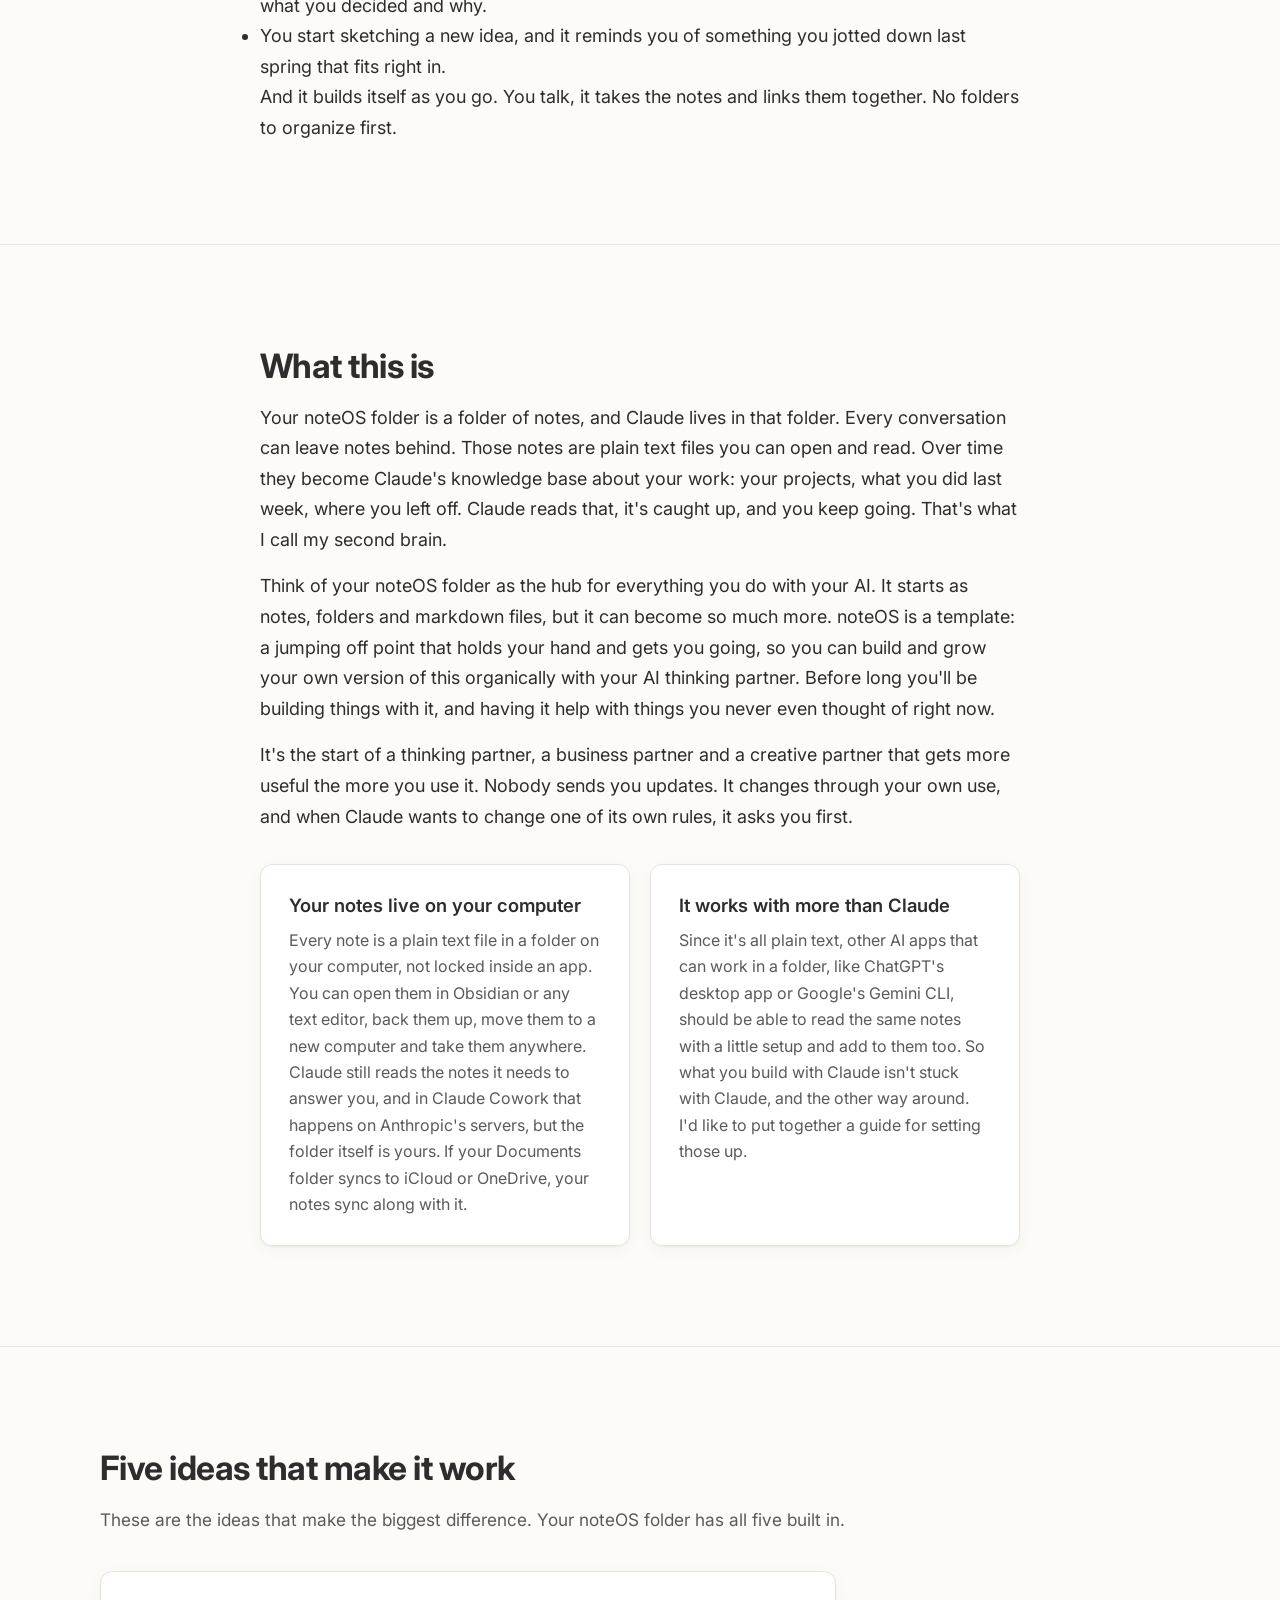
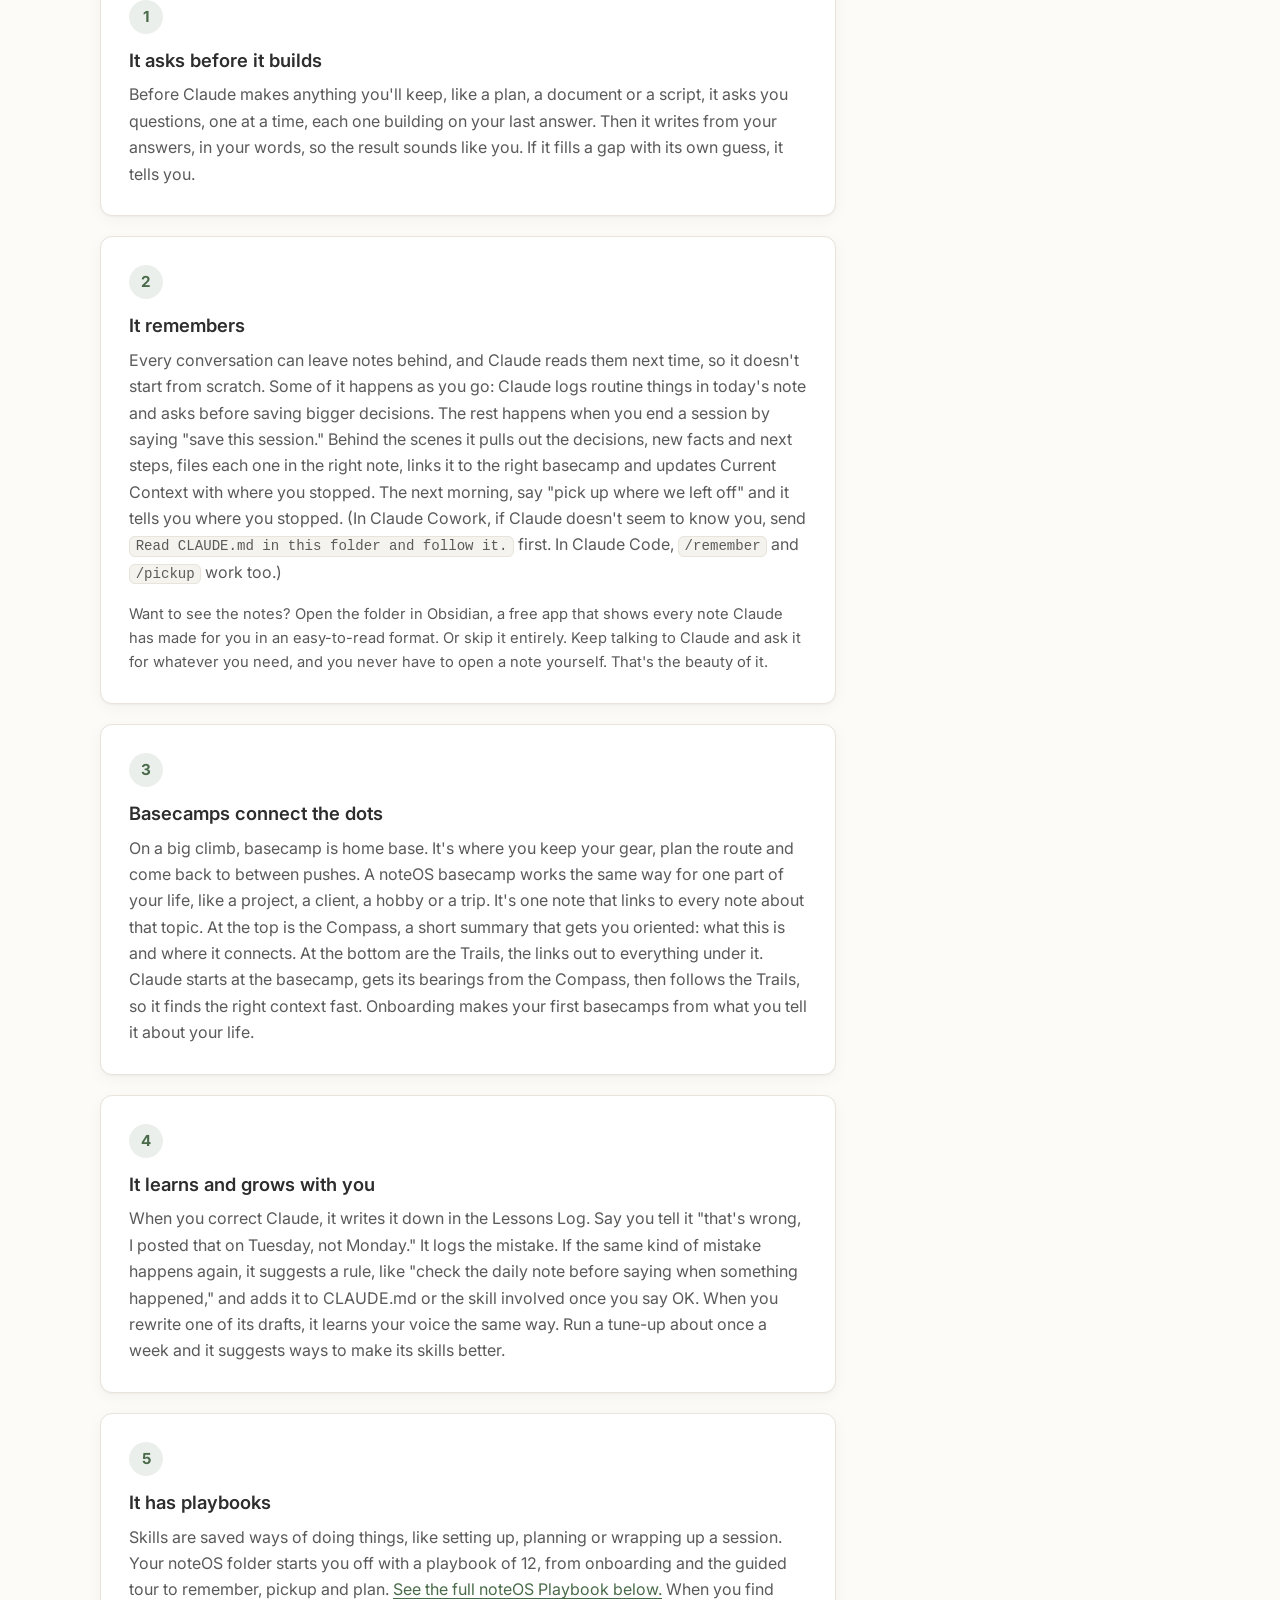
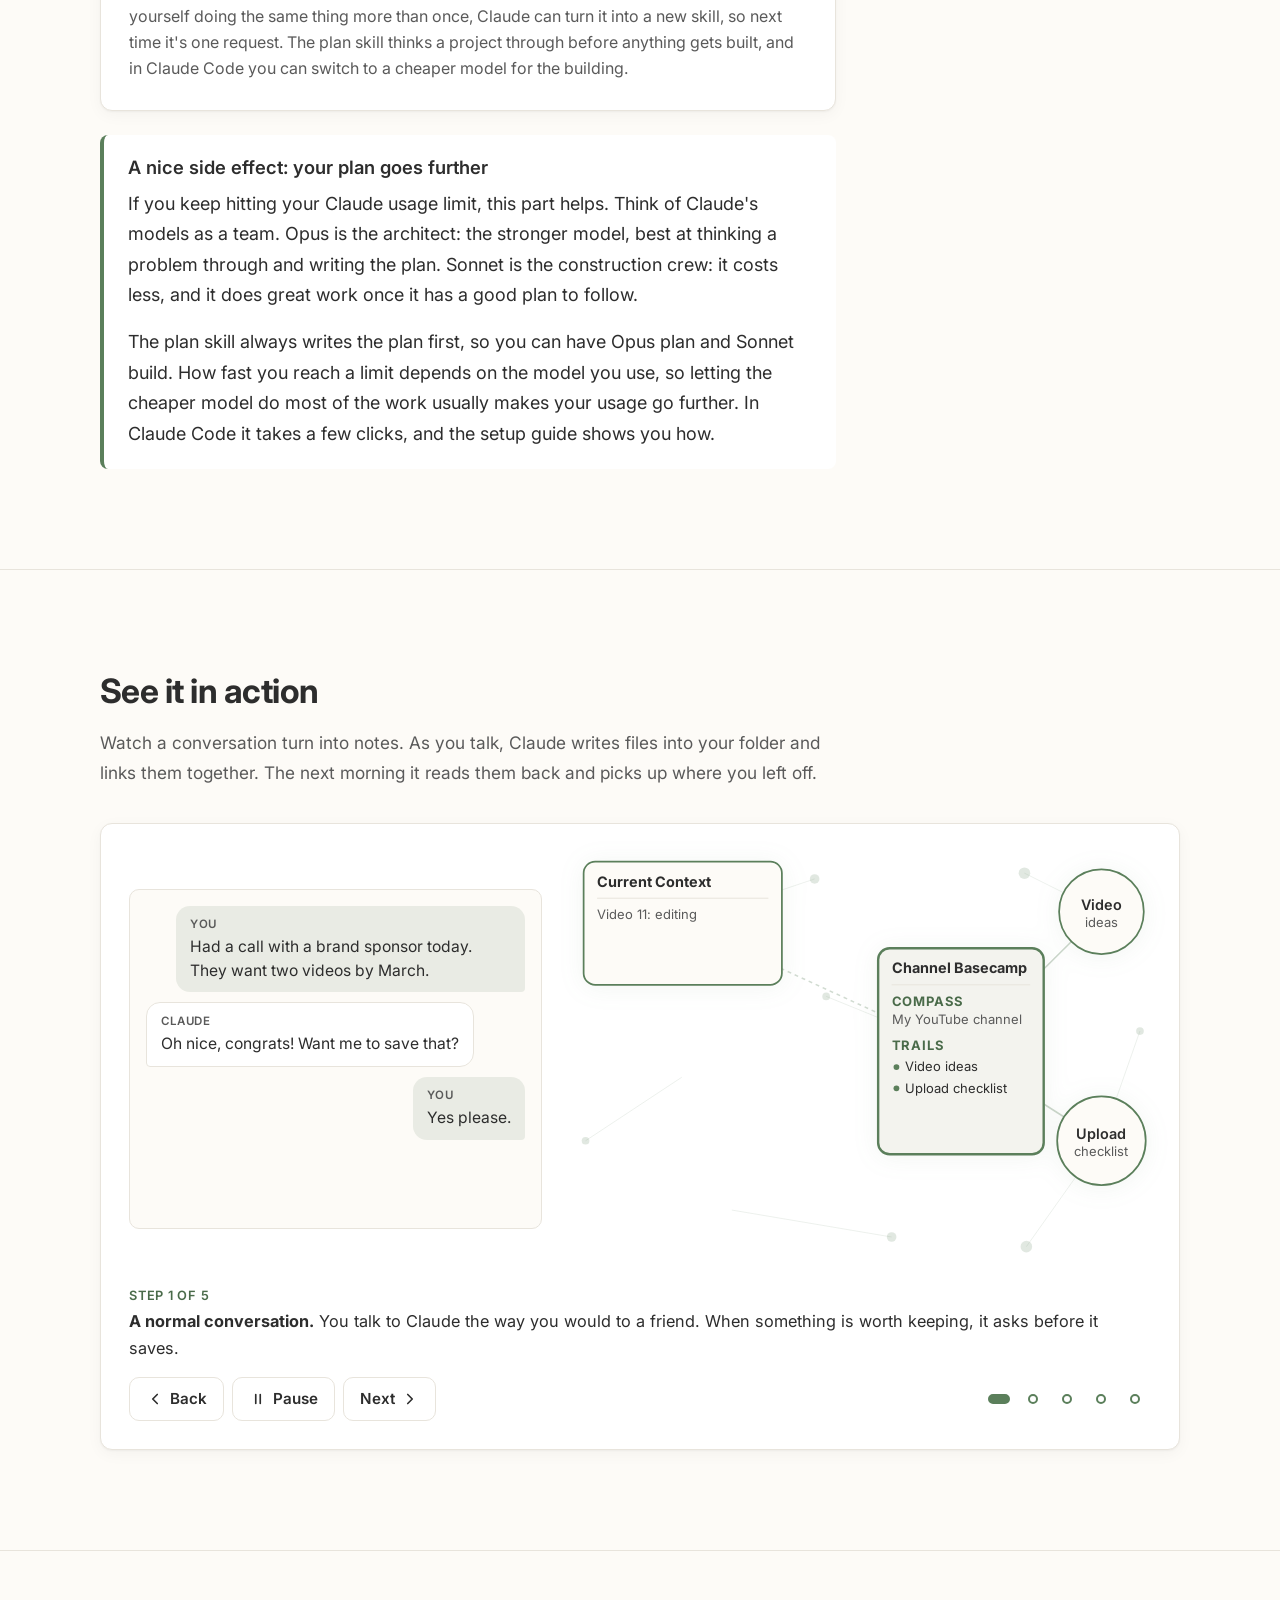
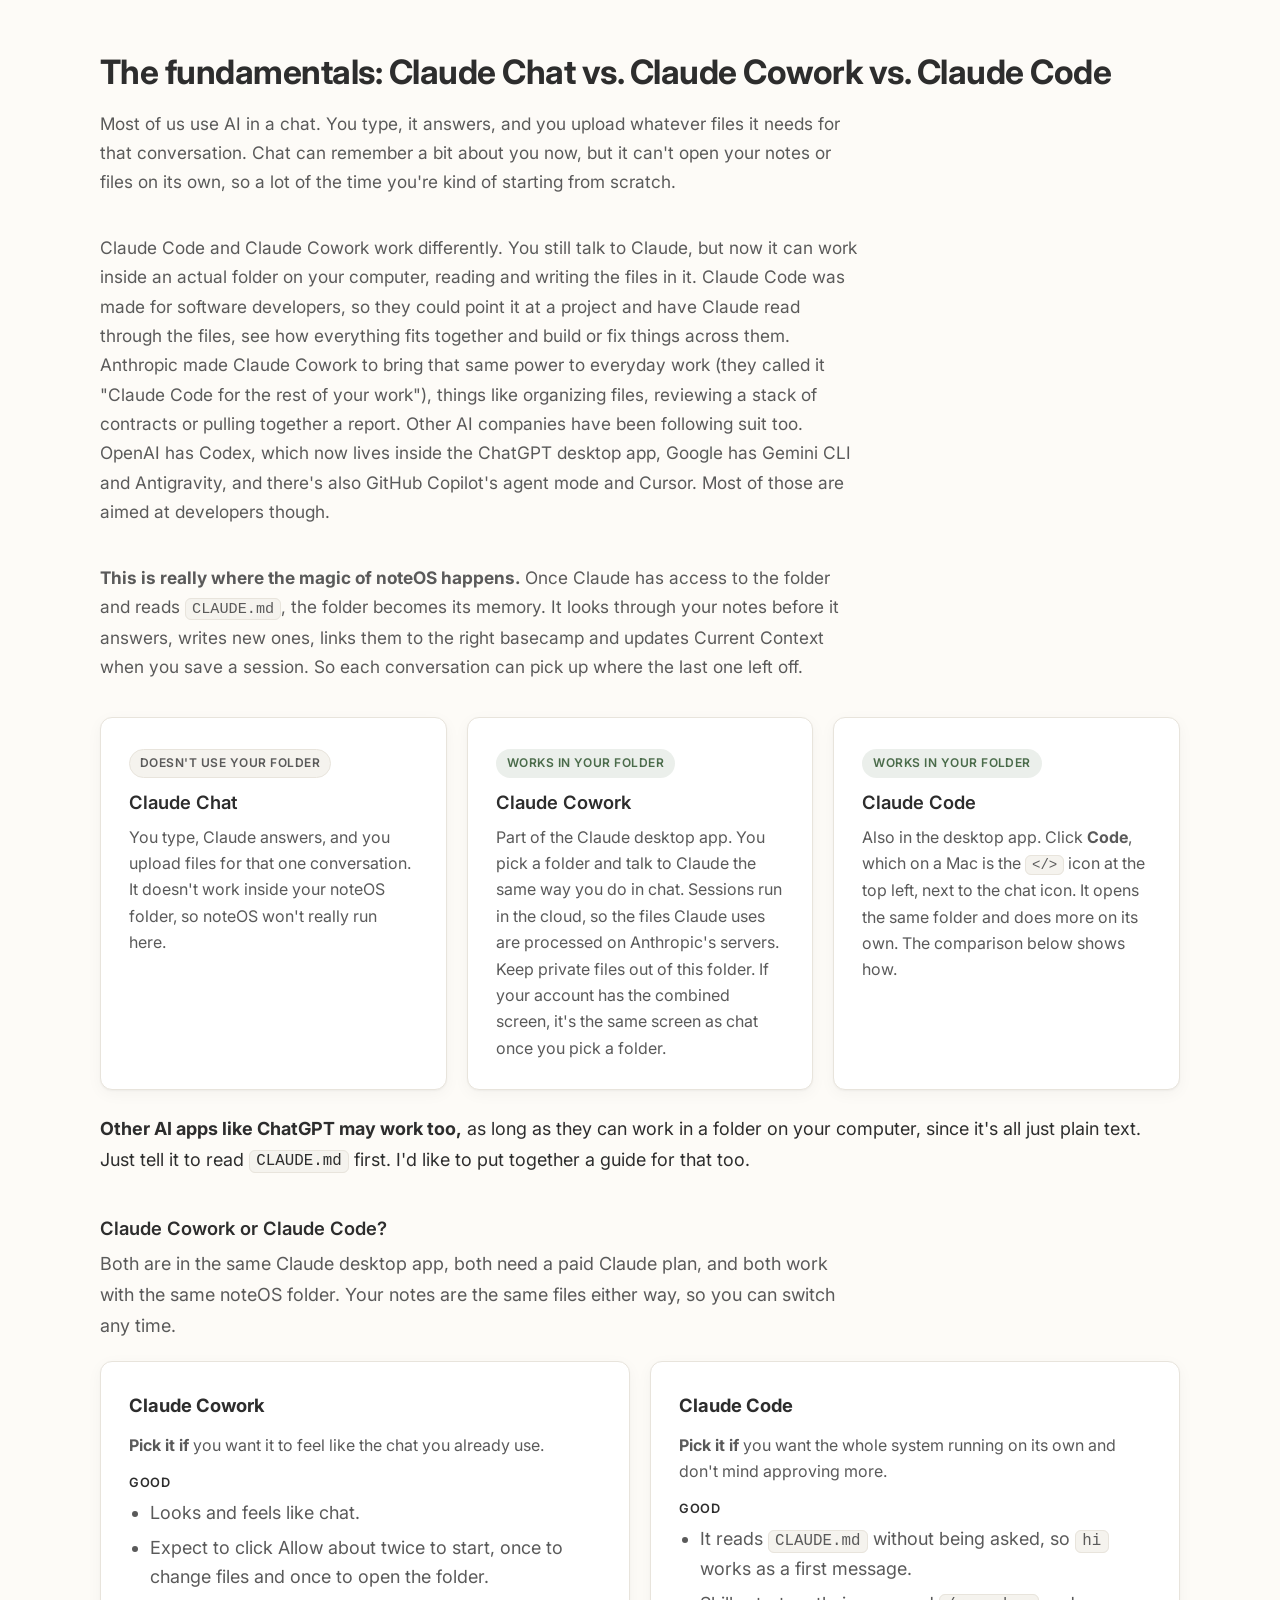
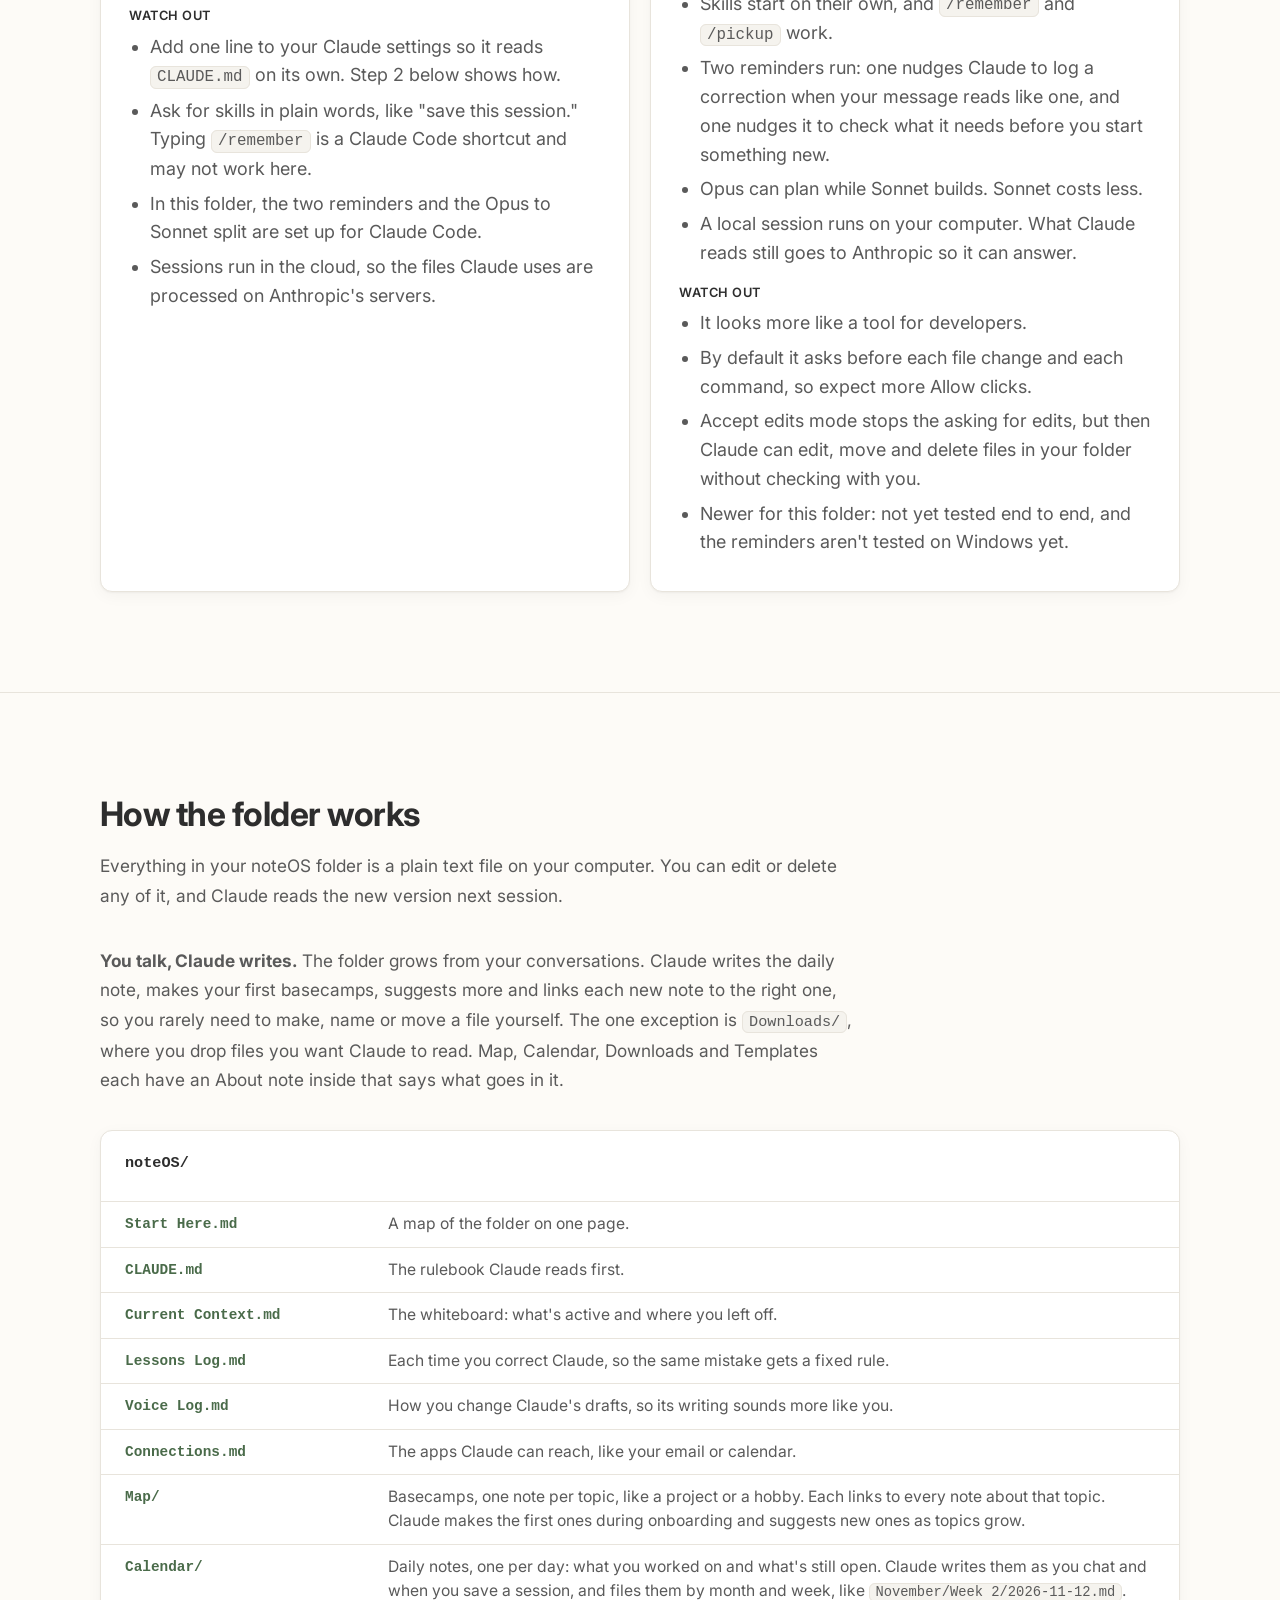
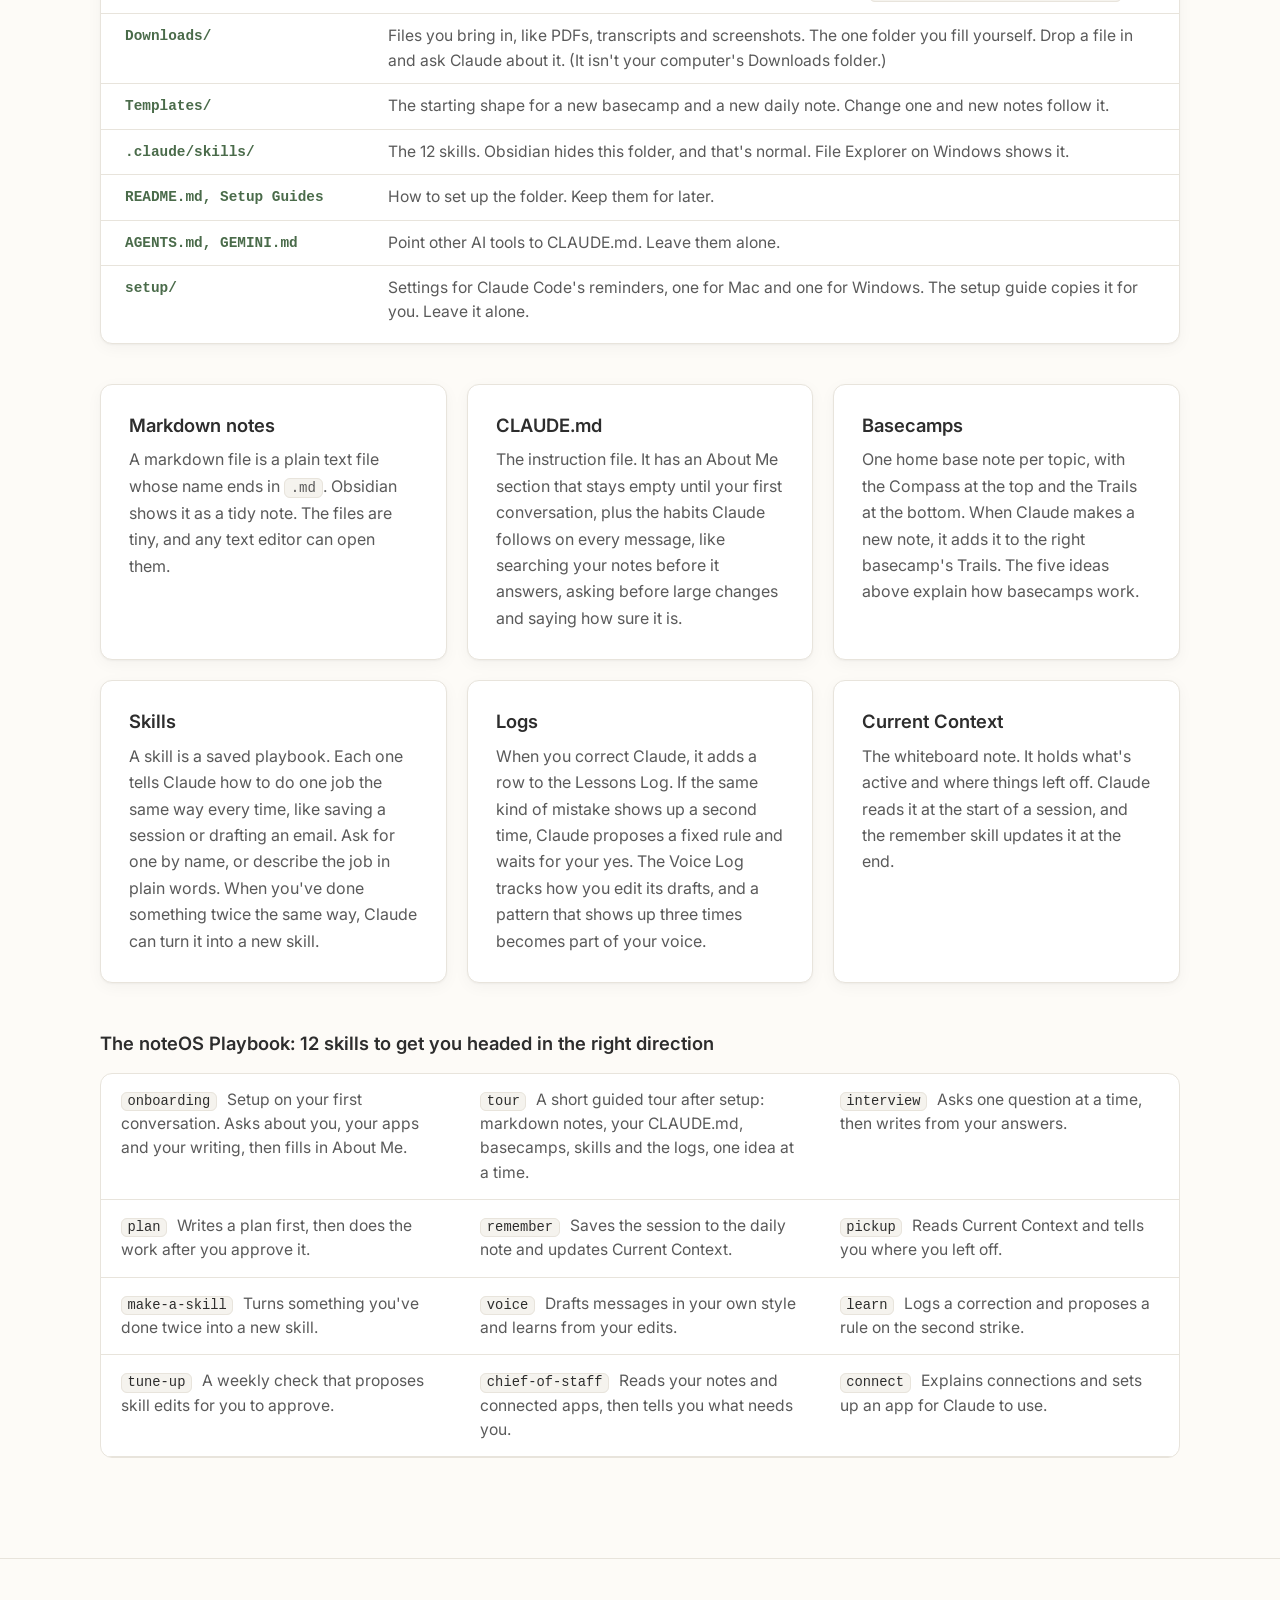
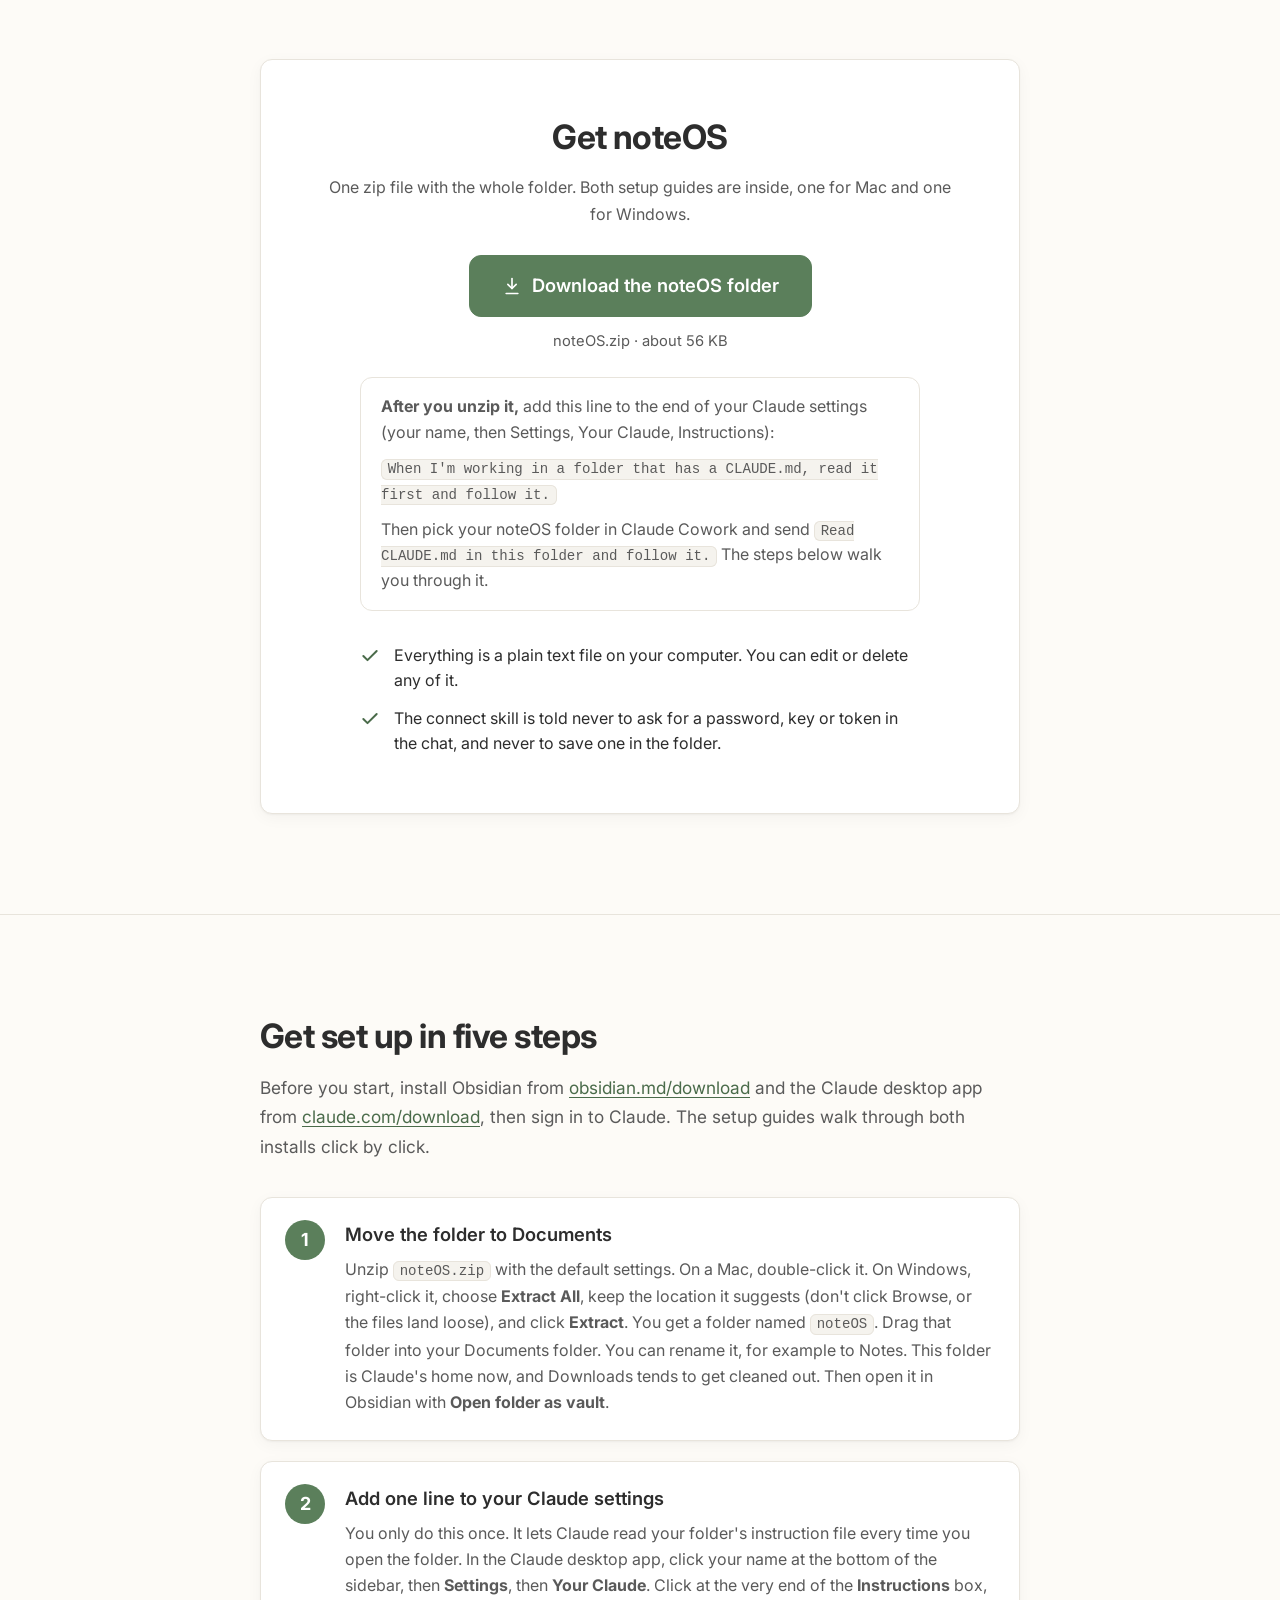
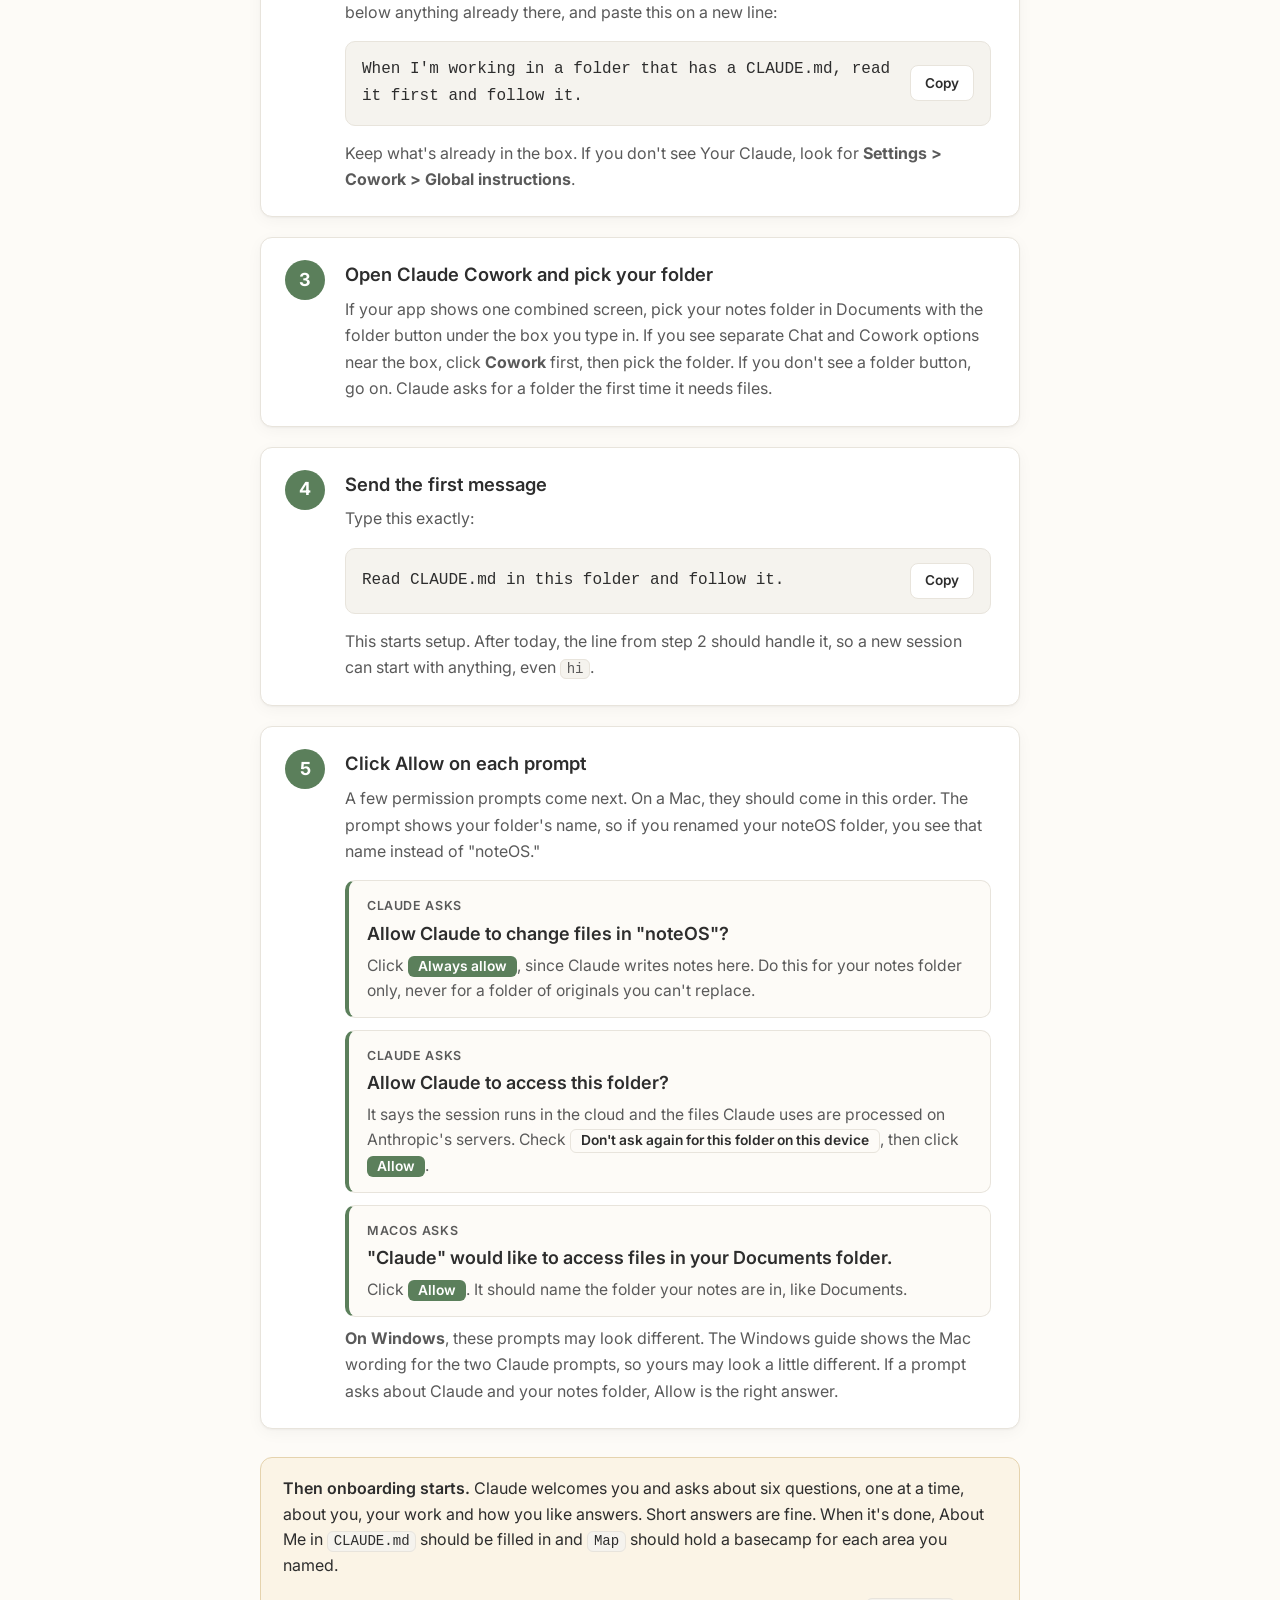
==== commit 7f156b26: "Other-apps guide wording matches Scott's plan; rebuild" ====
--- a/index.html
+++ b/index.html
@@ -115,7 +115,7 @@
           </article>
           <article class="card">
             <h3>It works with more than Claude</h3>
-            <p>Since it&#39;s all plain text, other AI apps that can work in a folder, like ChatGPT&#39;s desktop app or Google&#39;s Gemini CLI, should be able to read the same notes with a little setup and add to them too. So what you build with Claude isn&#39;t stuck with Claude, and the other way around. I&#39;m working on a guide for setting those up.</p>
+            <p>Since it&#39;s all plain text, other AI apps that can work in a folder, like ChatGPT&#39;s desktop app or Google&#39;s Gemini CLI, should be able to read the same notes with a little setup and add to them too. So what you build with Claude isn&#39;t stuck with Claude, and the other way around. I&#39;d like to put together a guide for setting those up.</p>
           </article>
         </div>
       </div>
@@ -358,7 +358,7 @@
             <p>Also in the desktop app. Click <strong>Code</strong>, which on a Mac is the <code>&lt;/&gt;</code> icon at the top left, next to the chat icon. It opens the same folder and does more on its own. The comparison below shows how.</p>
           </article>
         </div>
-        <p class="after-grid"><strong>Other AI apps like ChatGPT may work too,</strong> as long as they can work in a folder on your computer, since it&#39;s all just plain text. Just tell it to read <code>CLAUDE.md</code> first. We&#39;re working on a guide for that as well.</p>
+        <p class="after-grid"><strong>Other AI apps like ChatGPT may work too,</strong> as long as they can work in a folder on your computer, since it&#39;s all just plain text. Just tell it to read <code>CLAUDE.md</code> first. I&#39;d like to put together a guide for that too.</p>
         <div class="compare">
           <h3>Claude Cowork or Claude Code?</h3>
           <p>Both are in the same Claude desktop app, both need a paid Claude plan, and both work with the same noteOS folder. Your notes are the same files either way, so you can switch any time.</p>
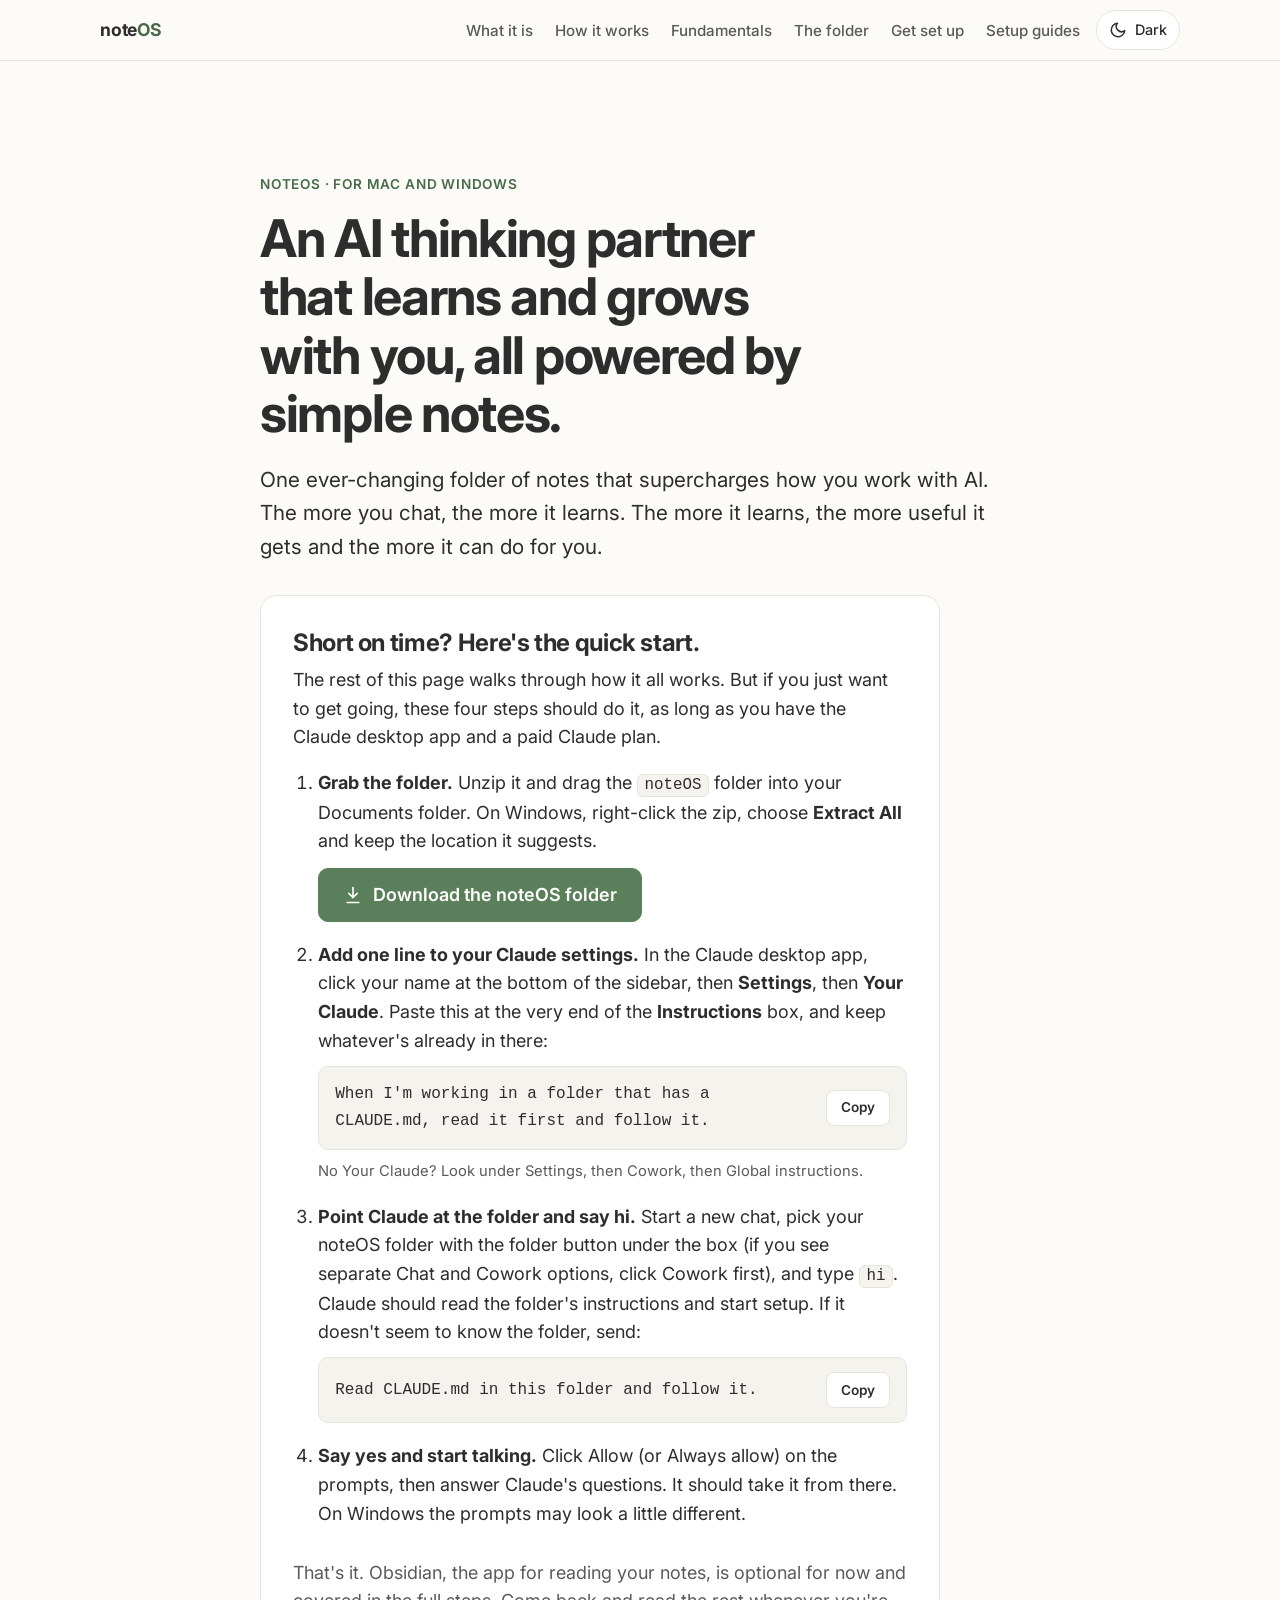
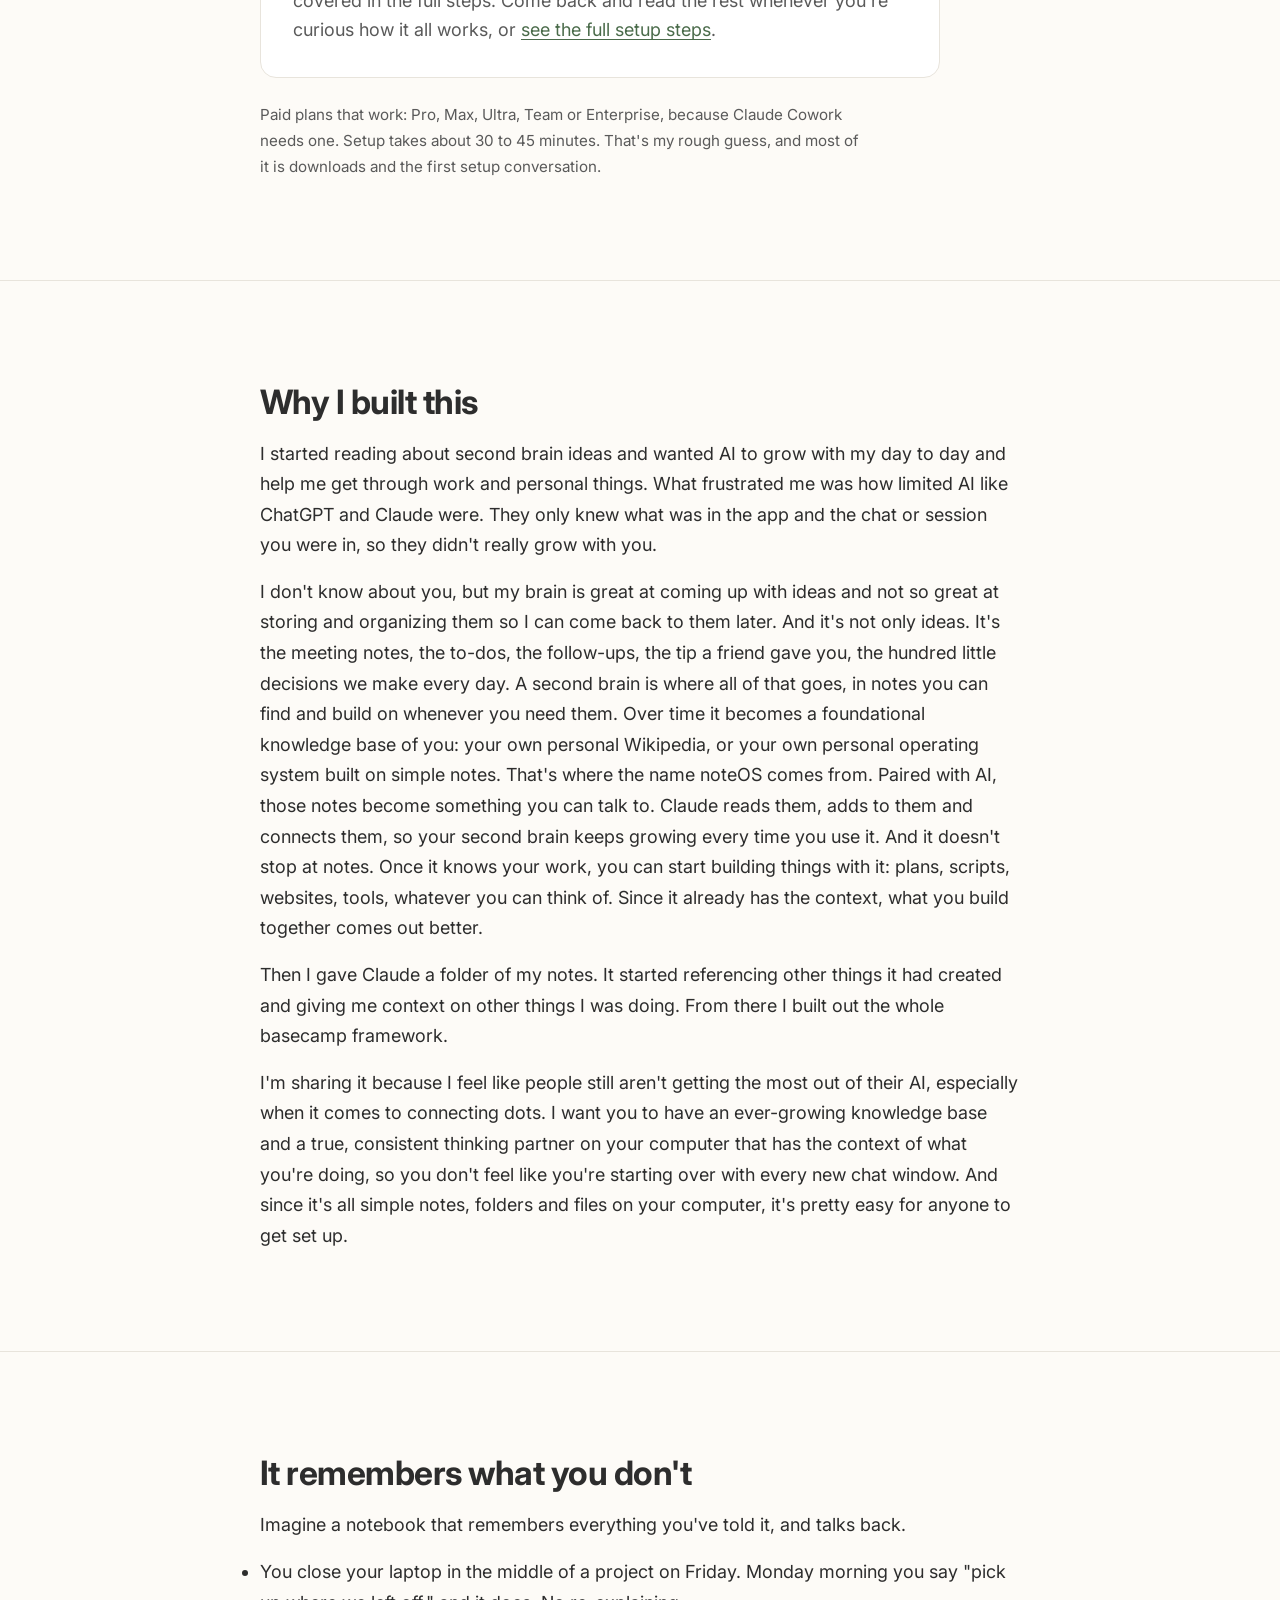
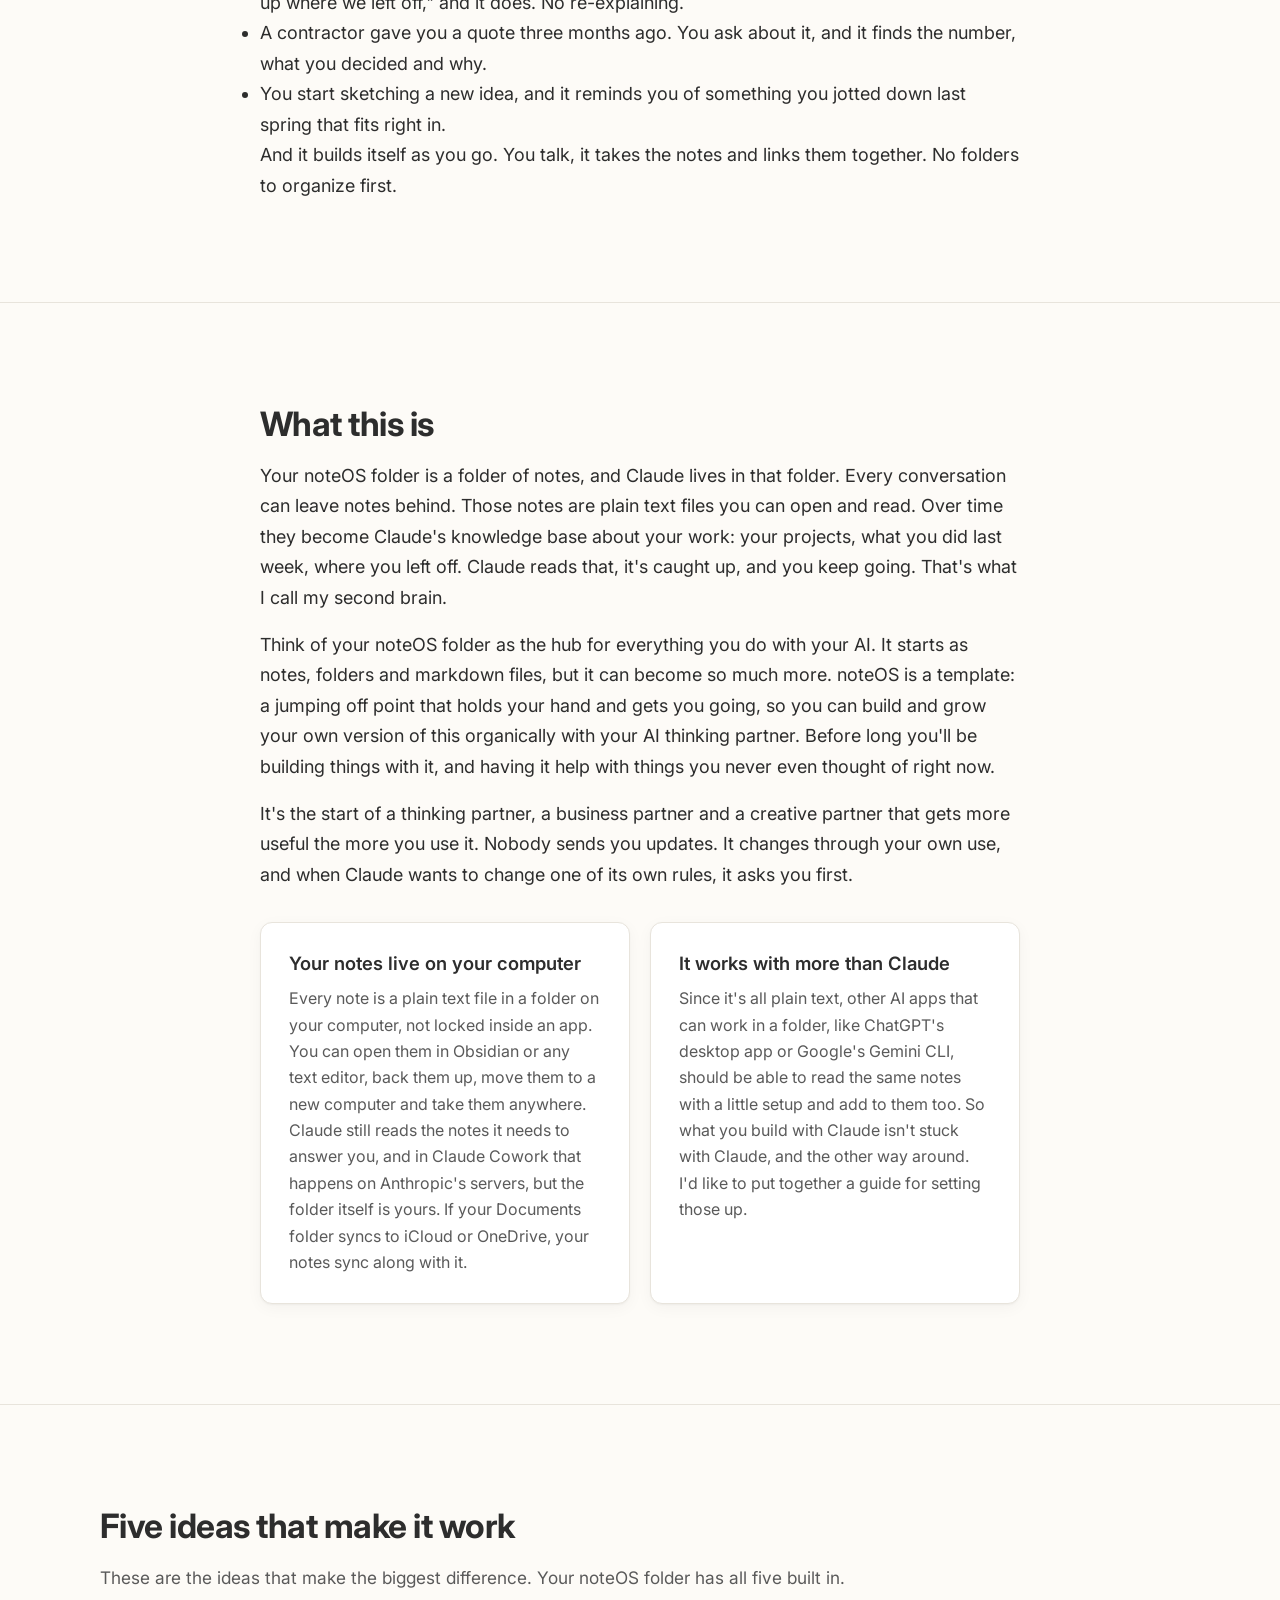
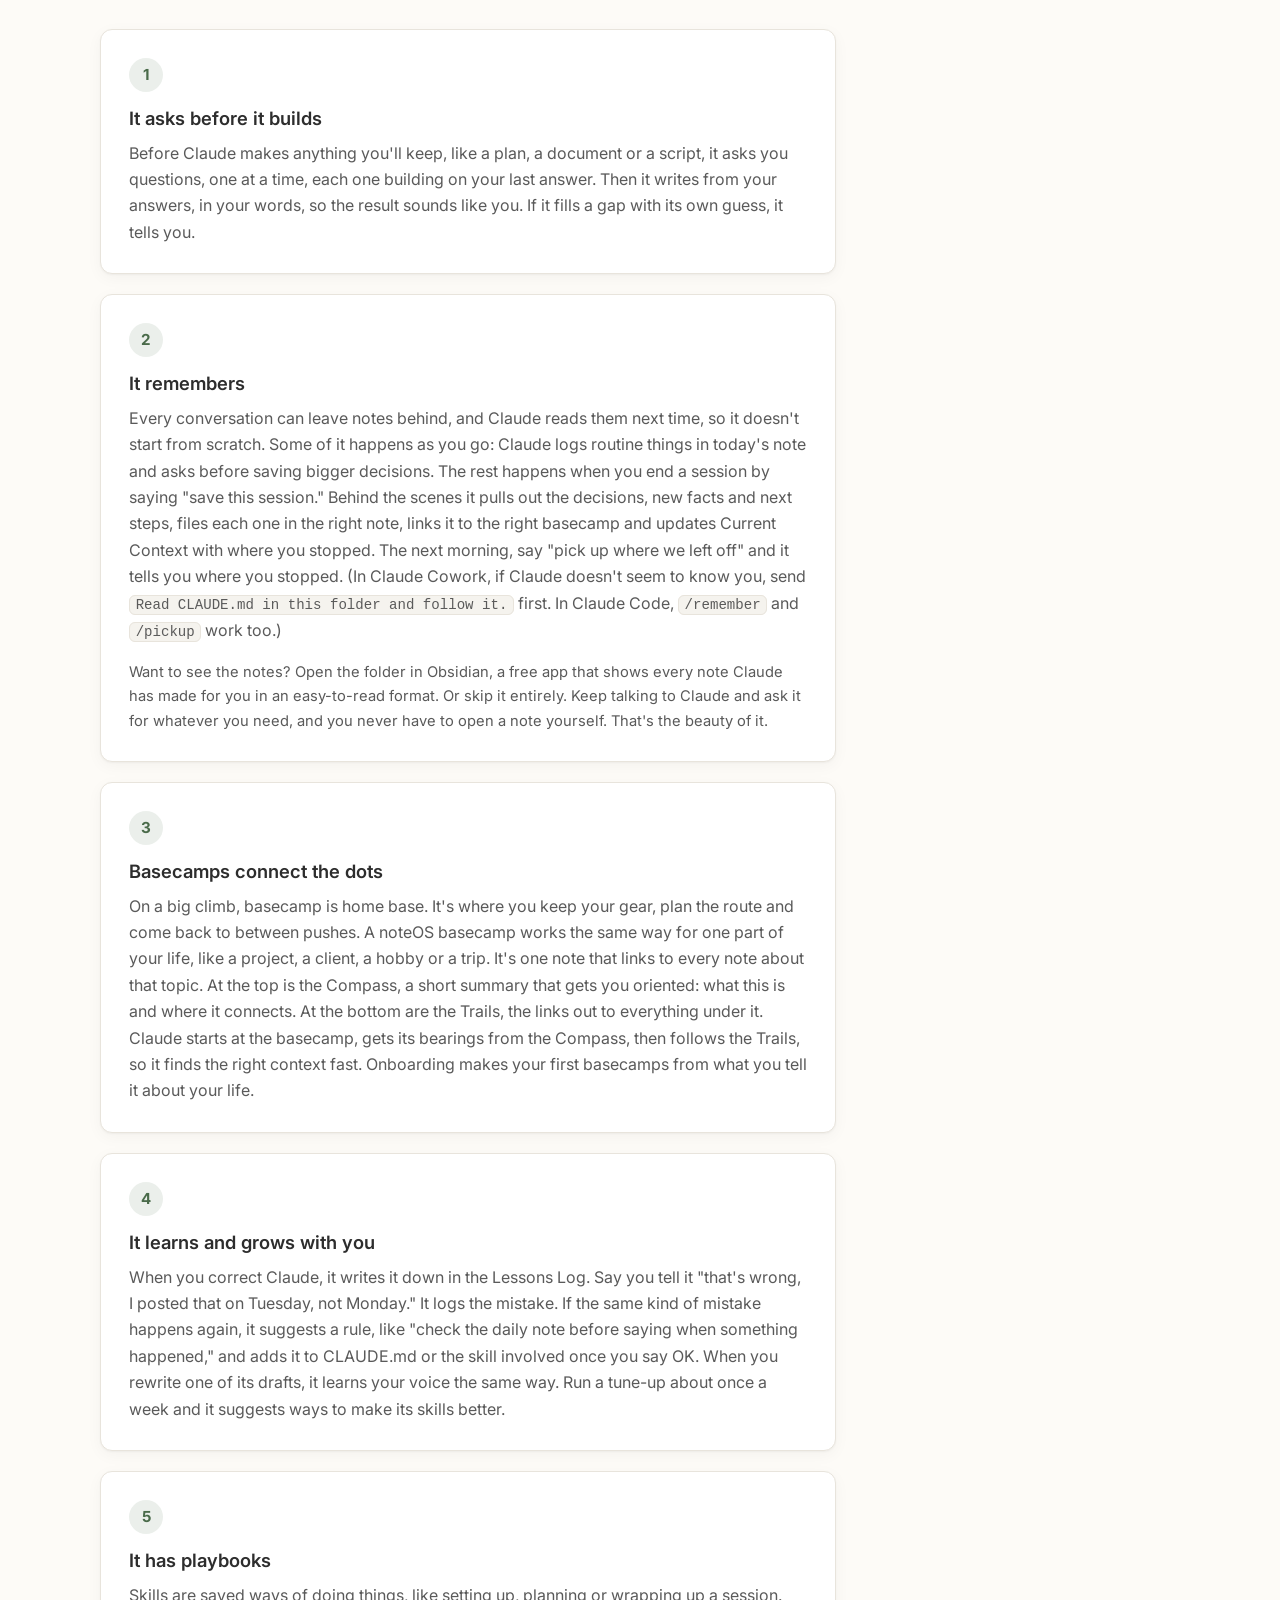
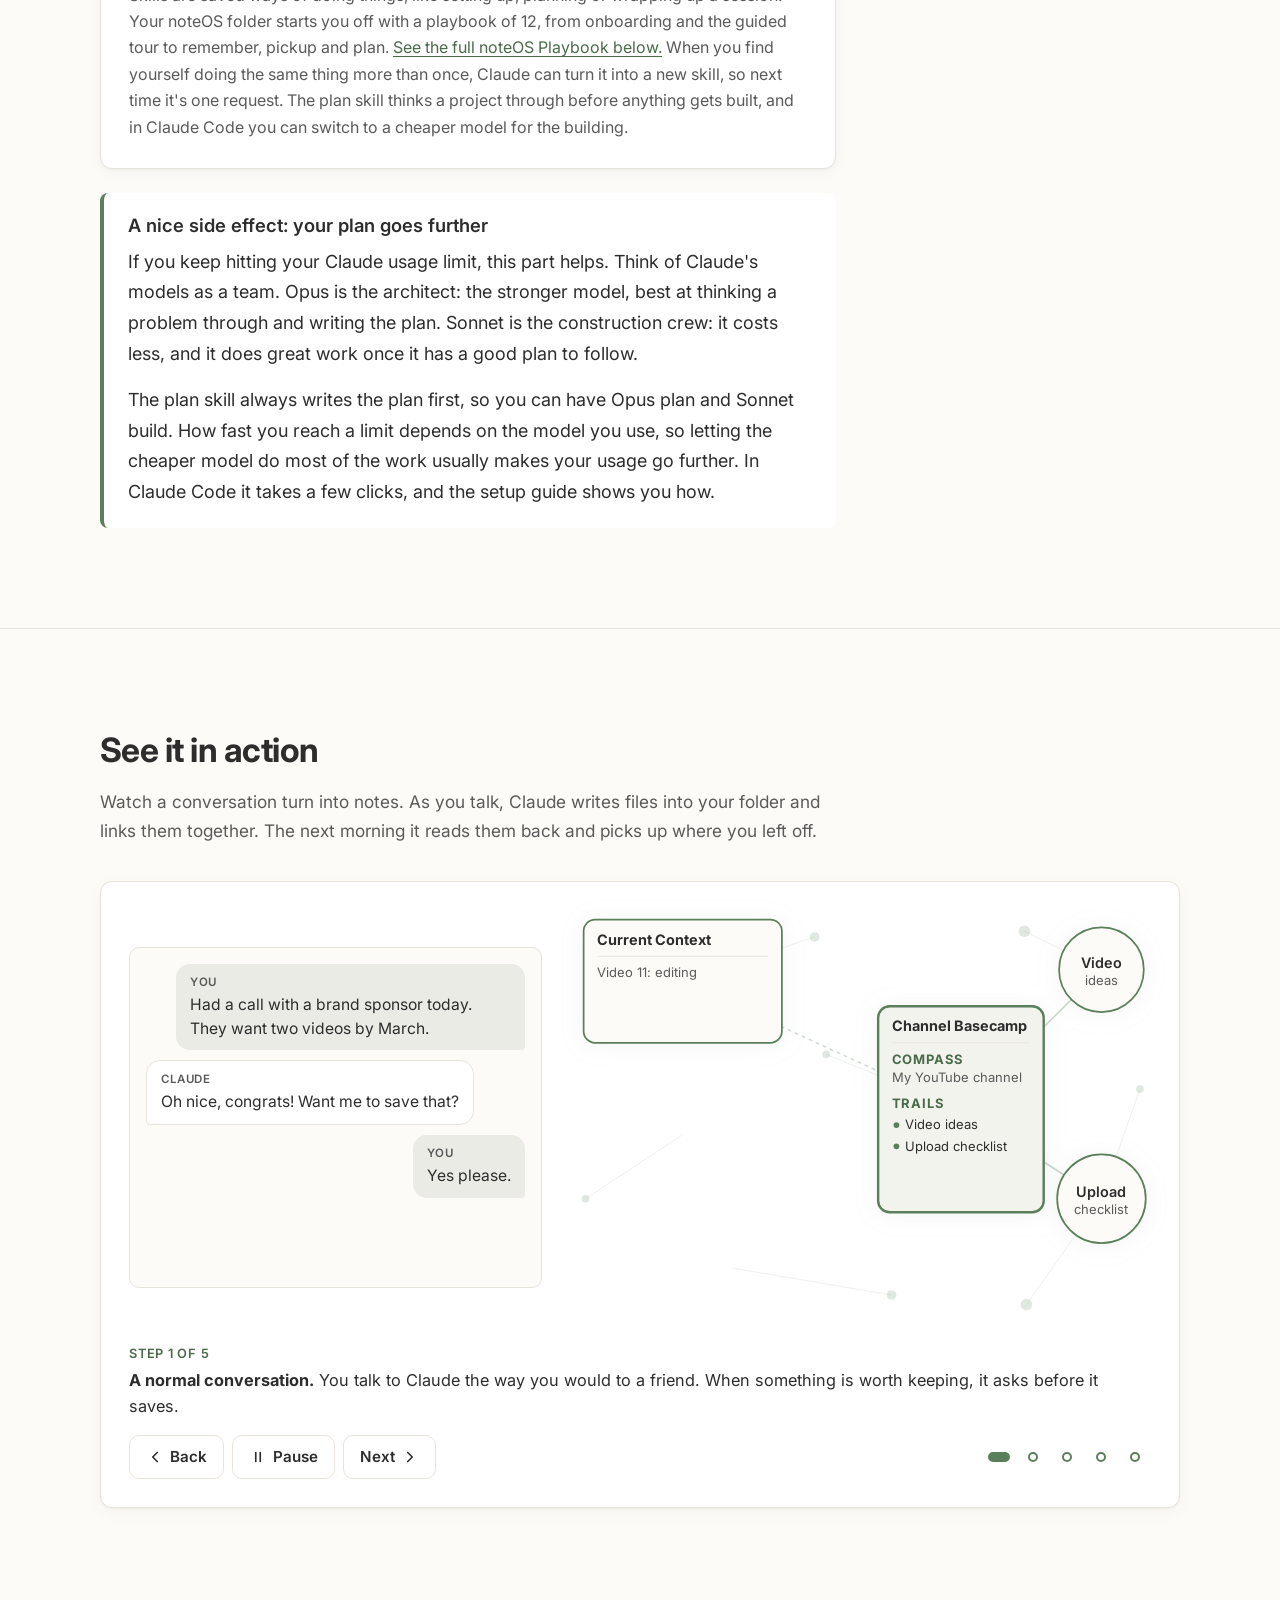
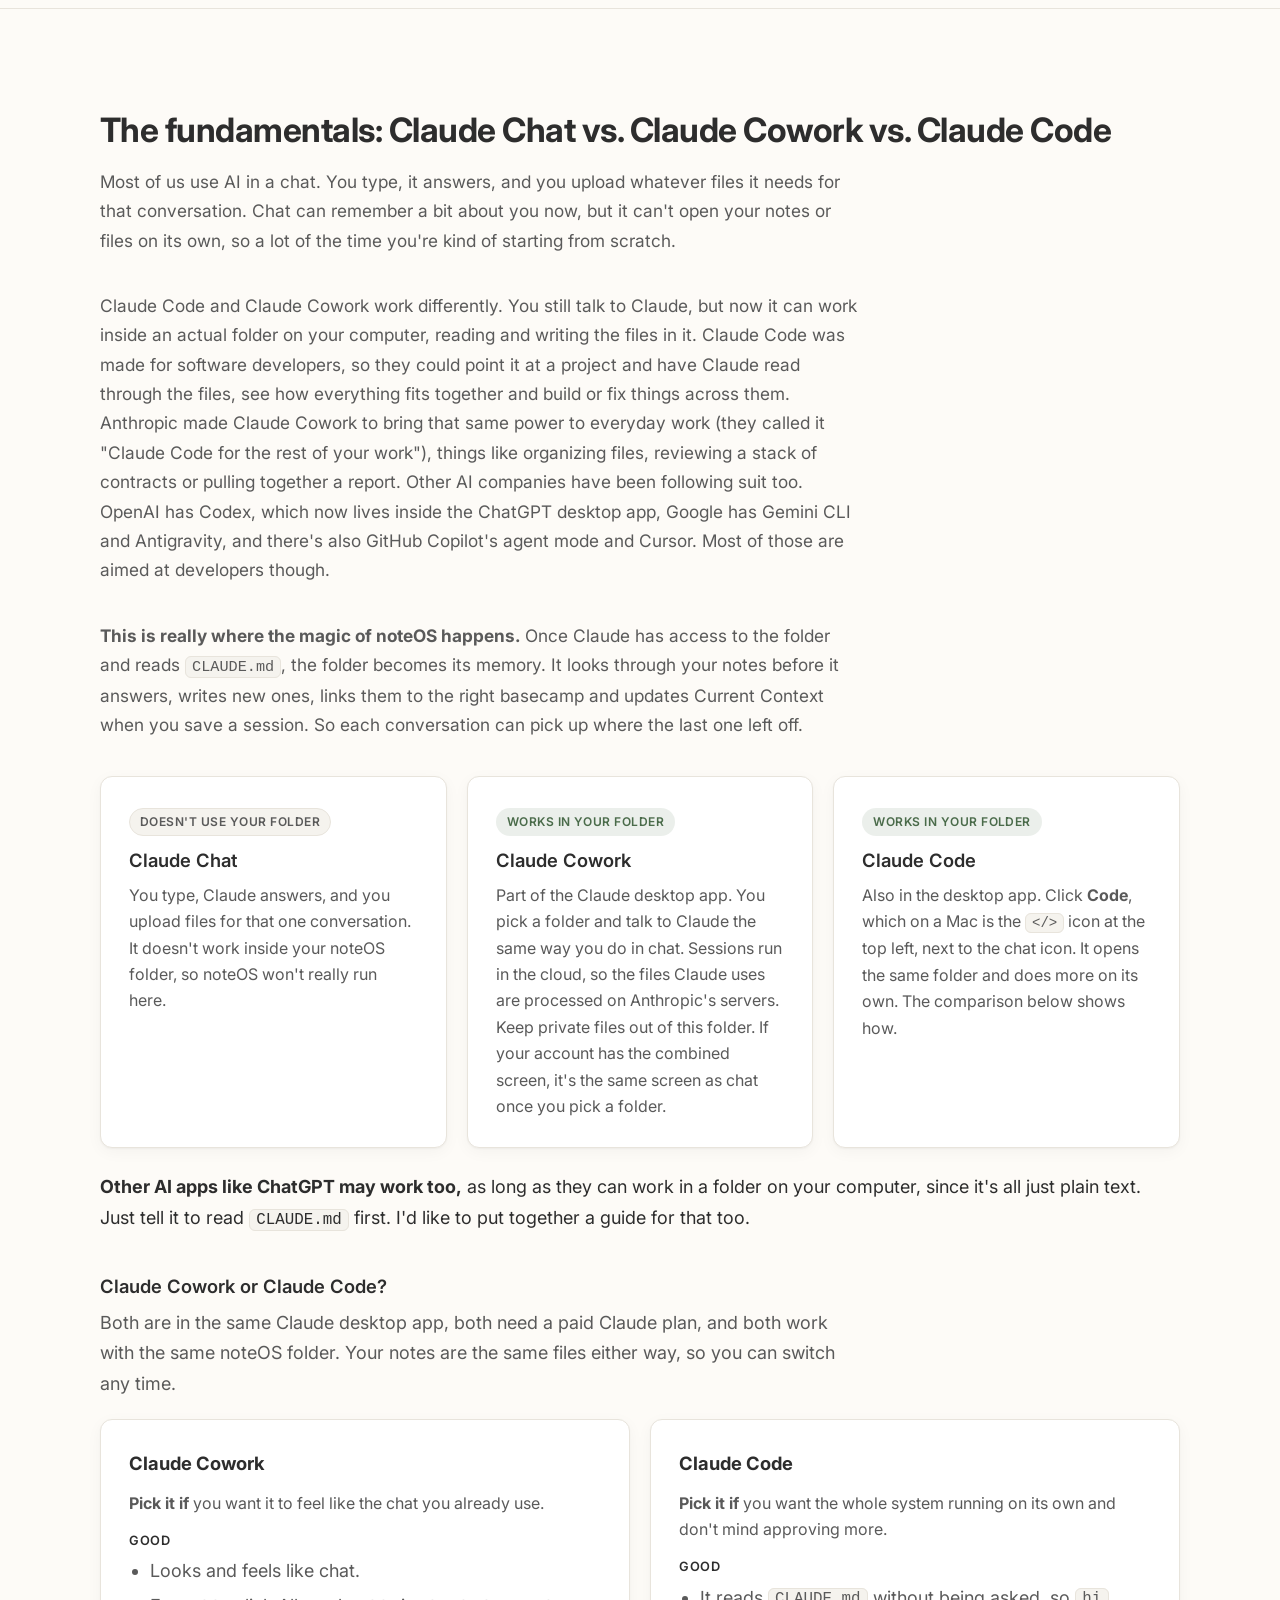
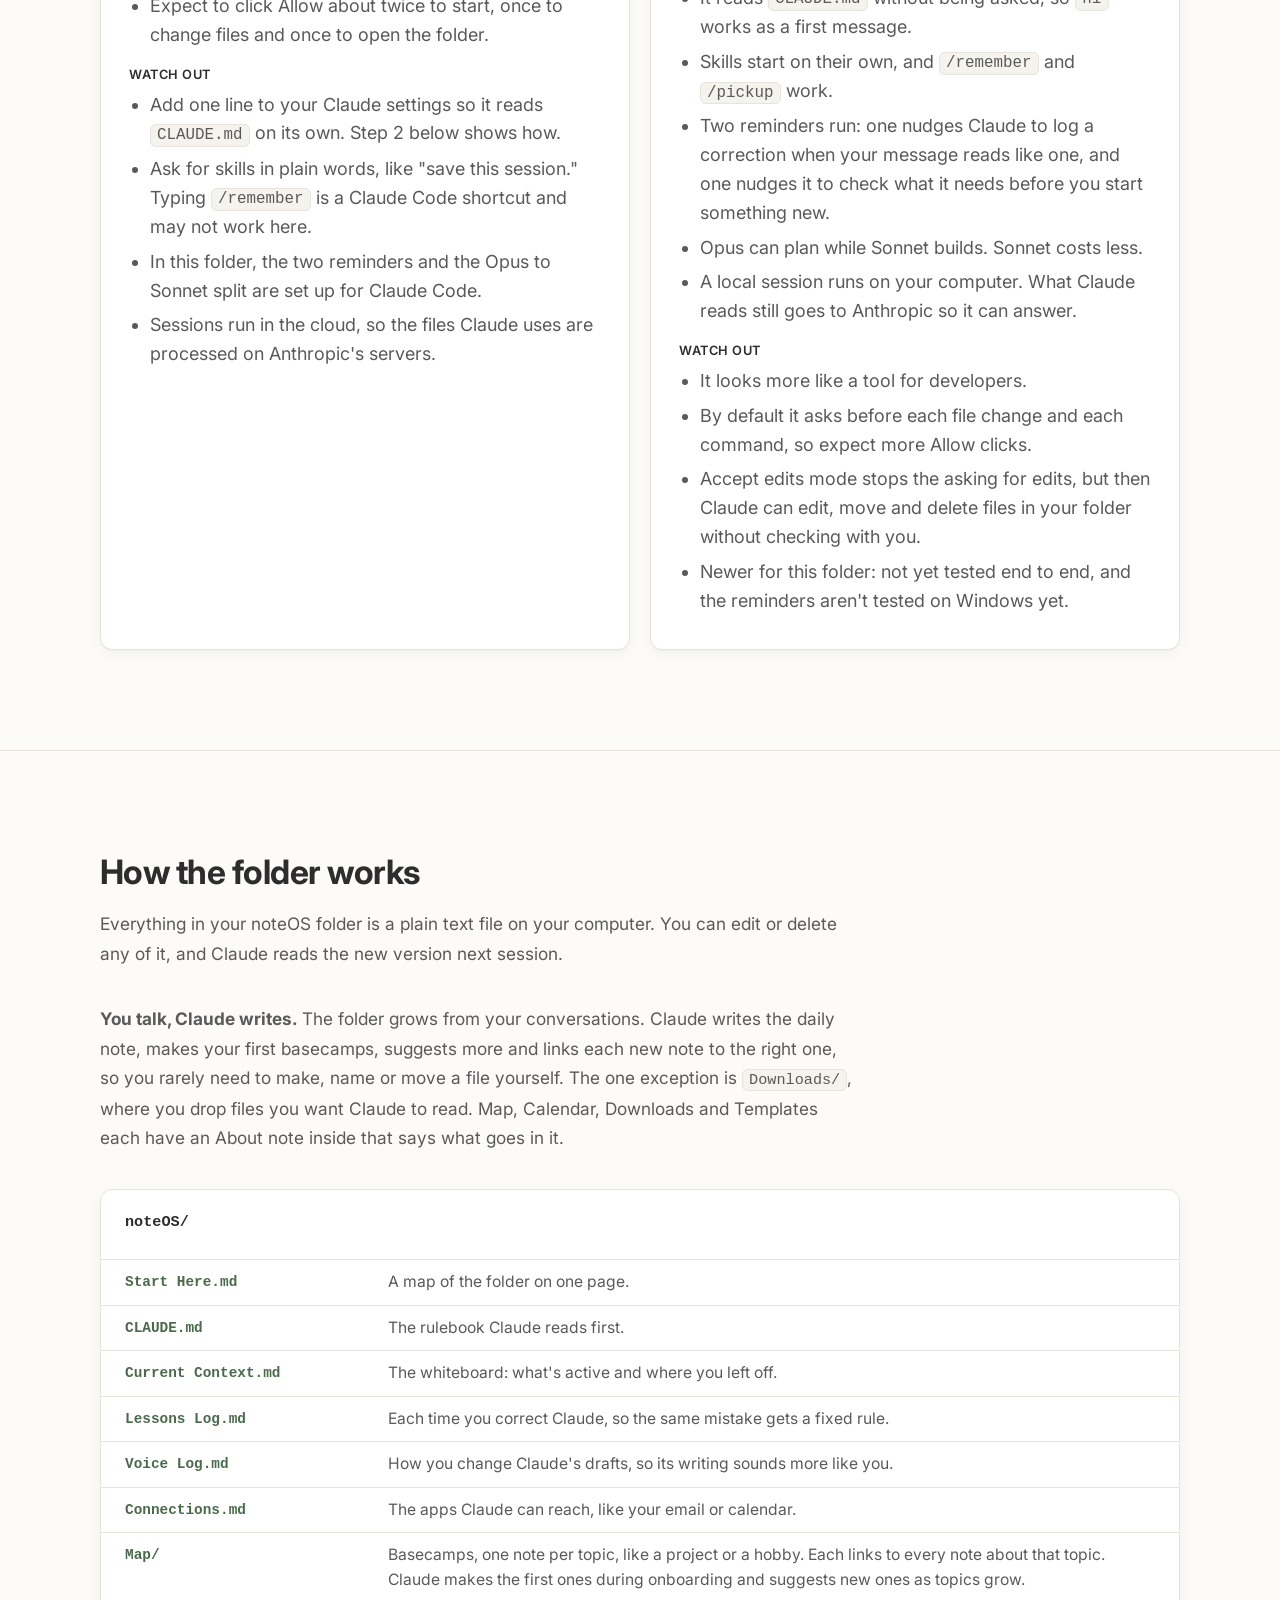
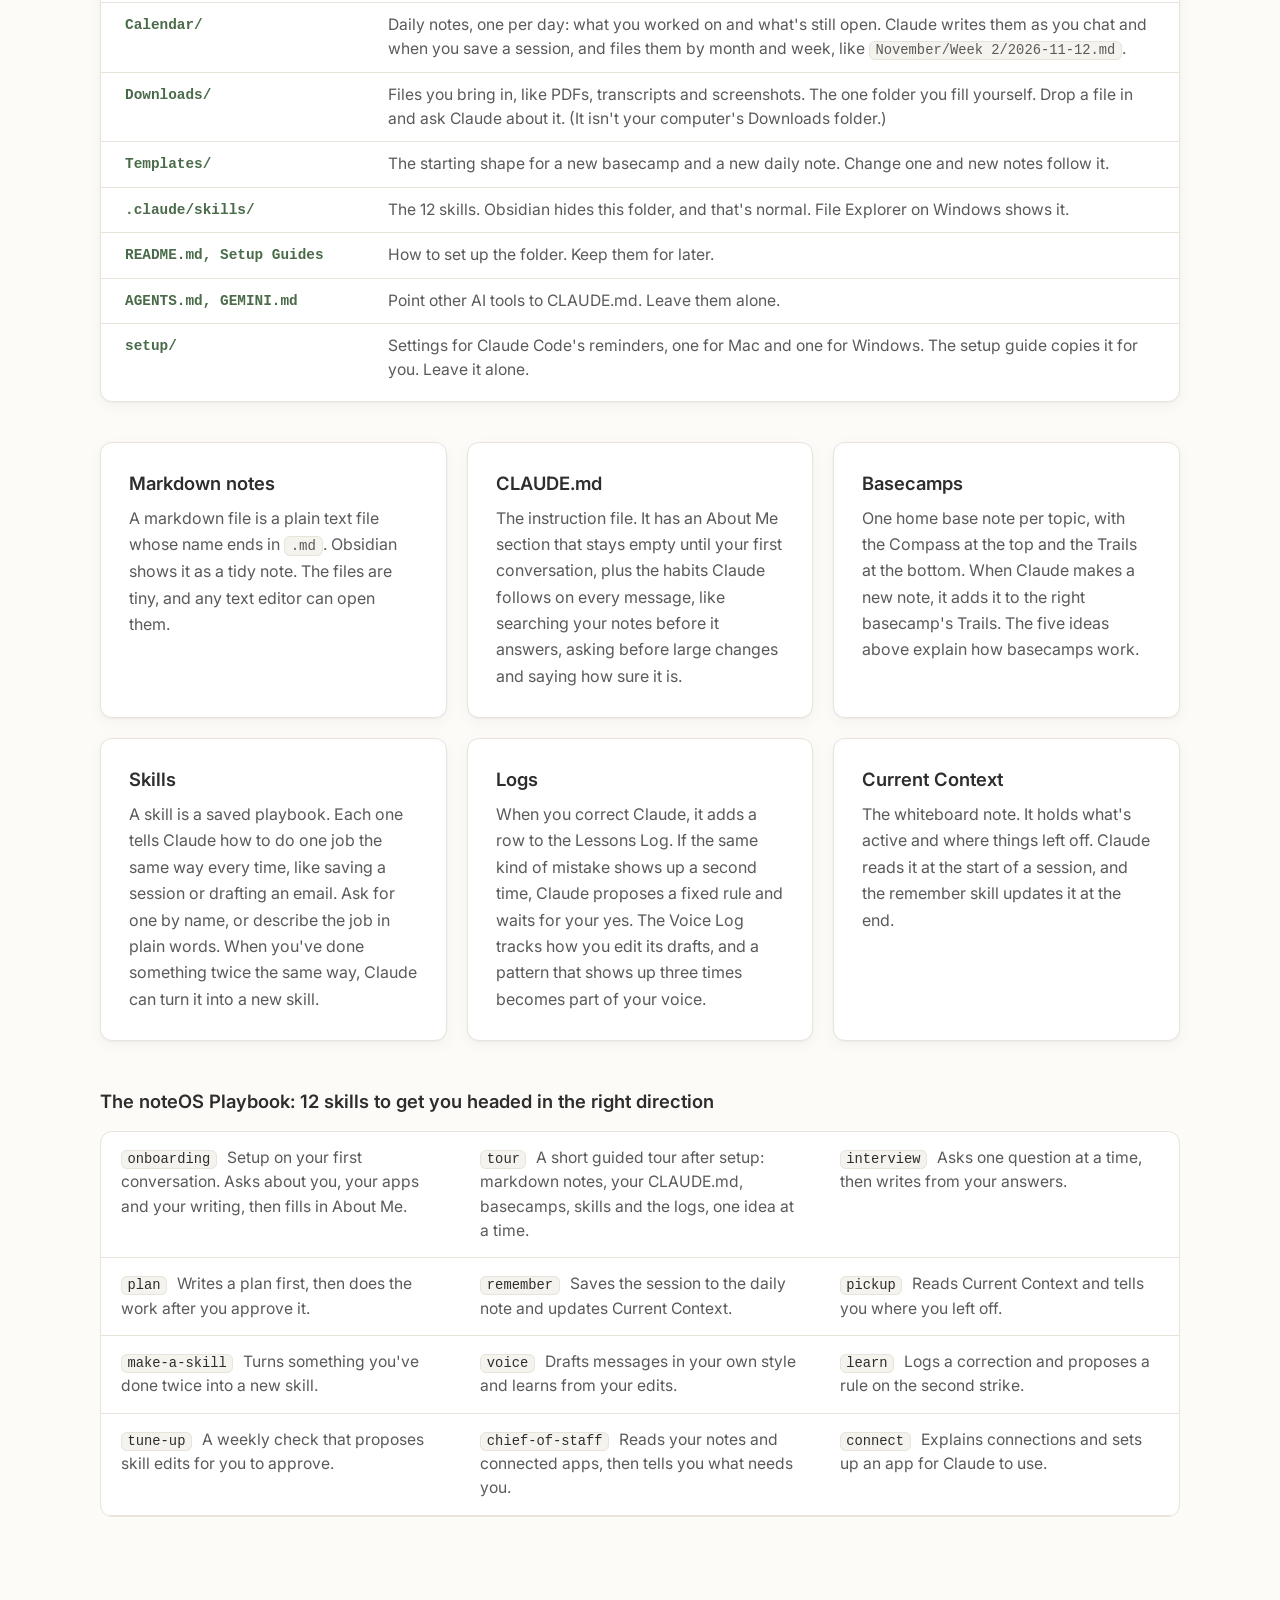
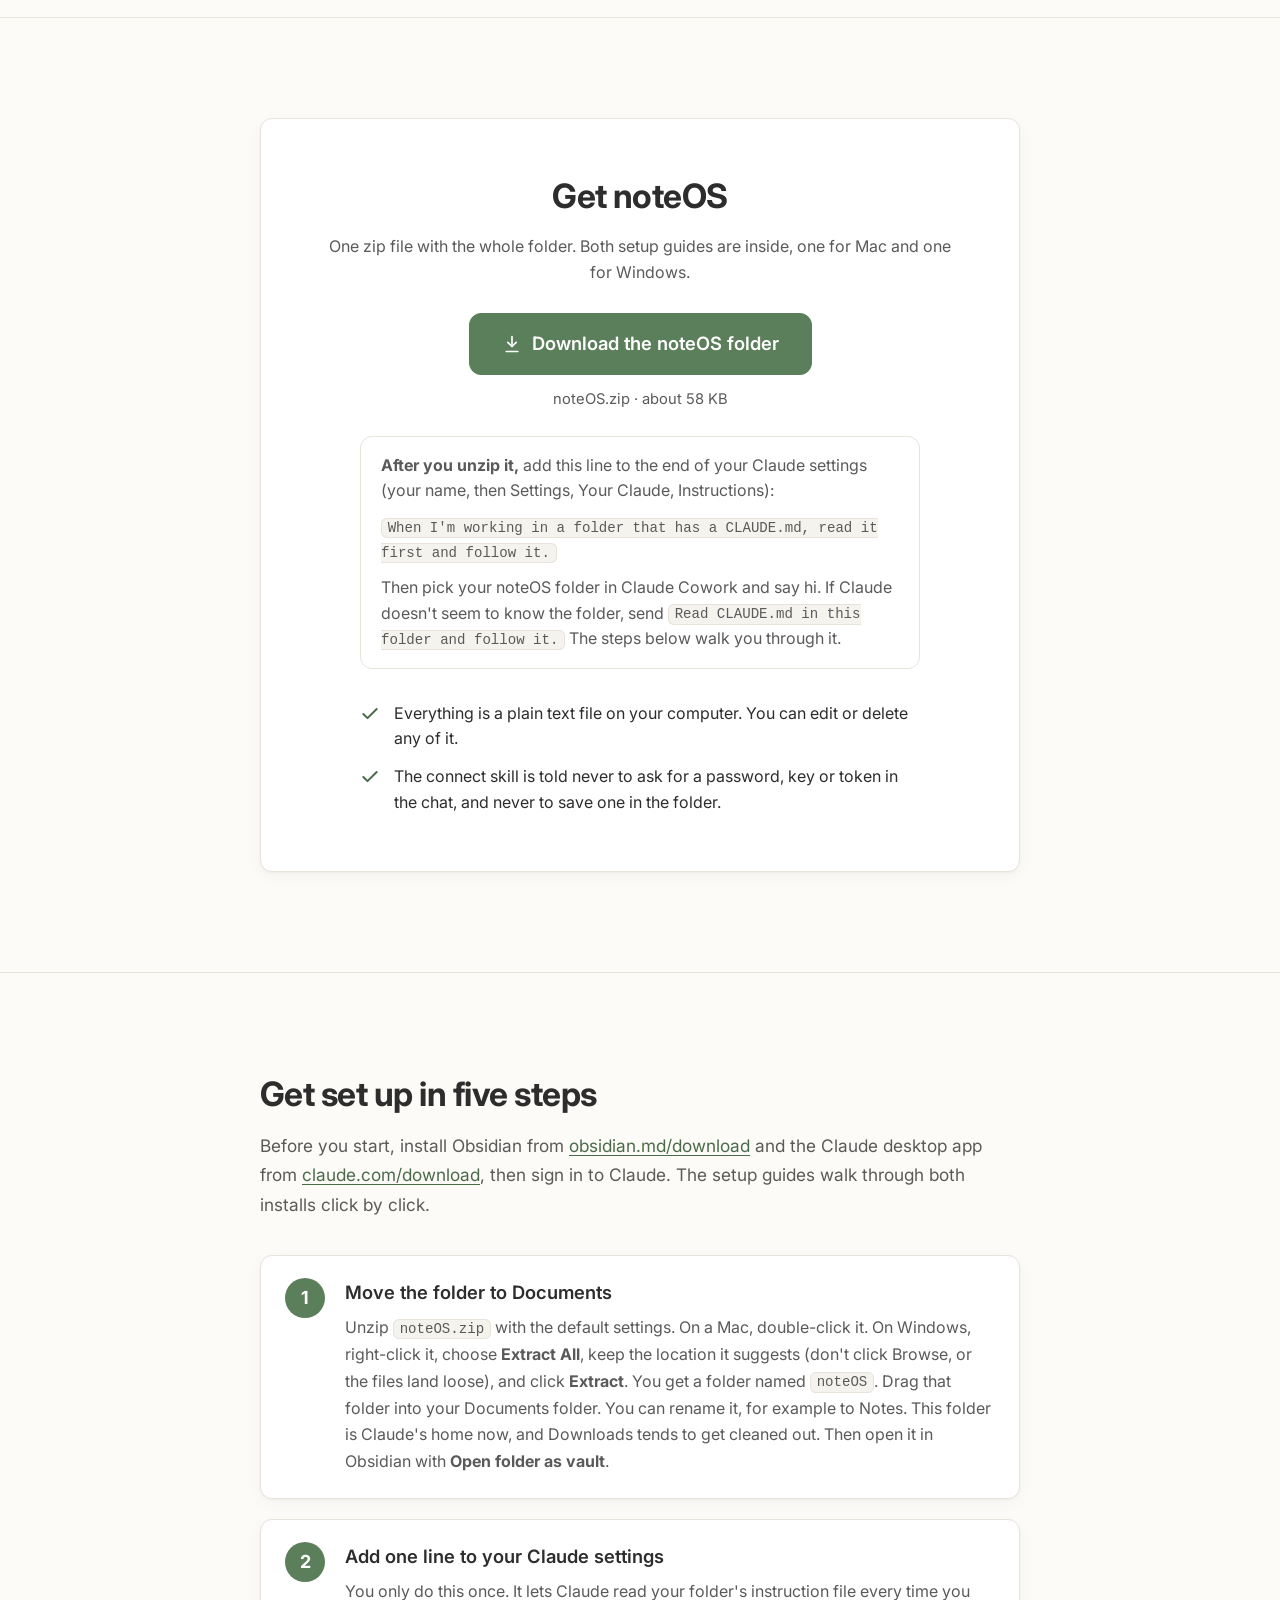
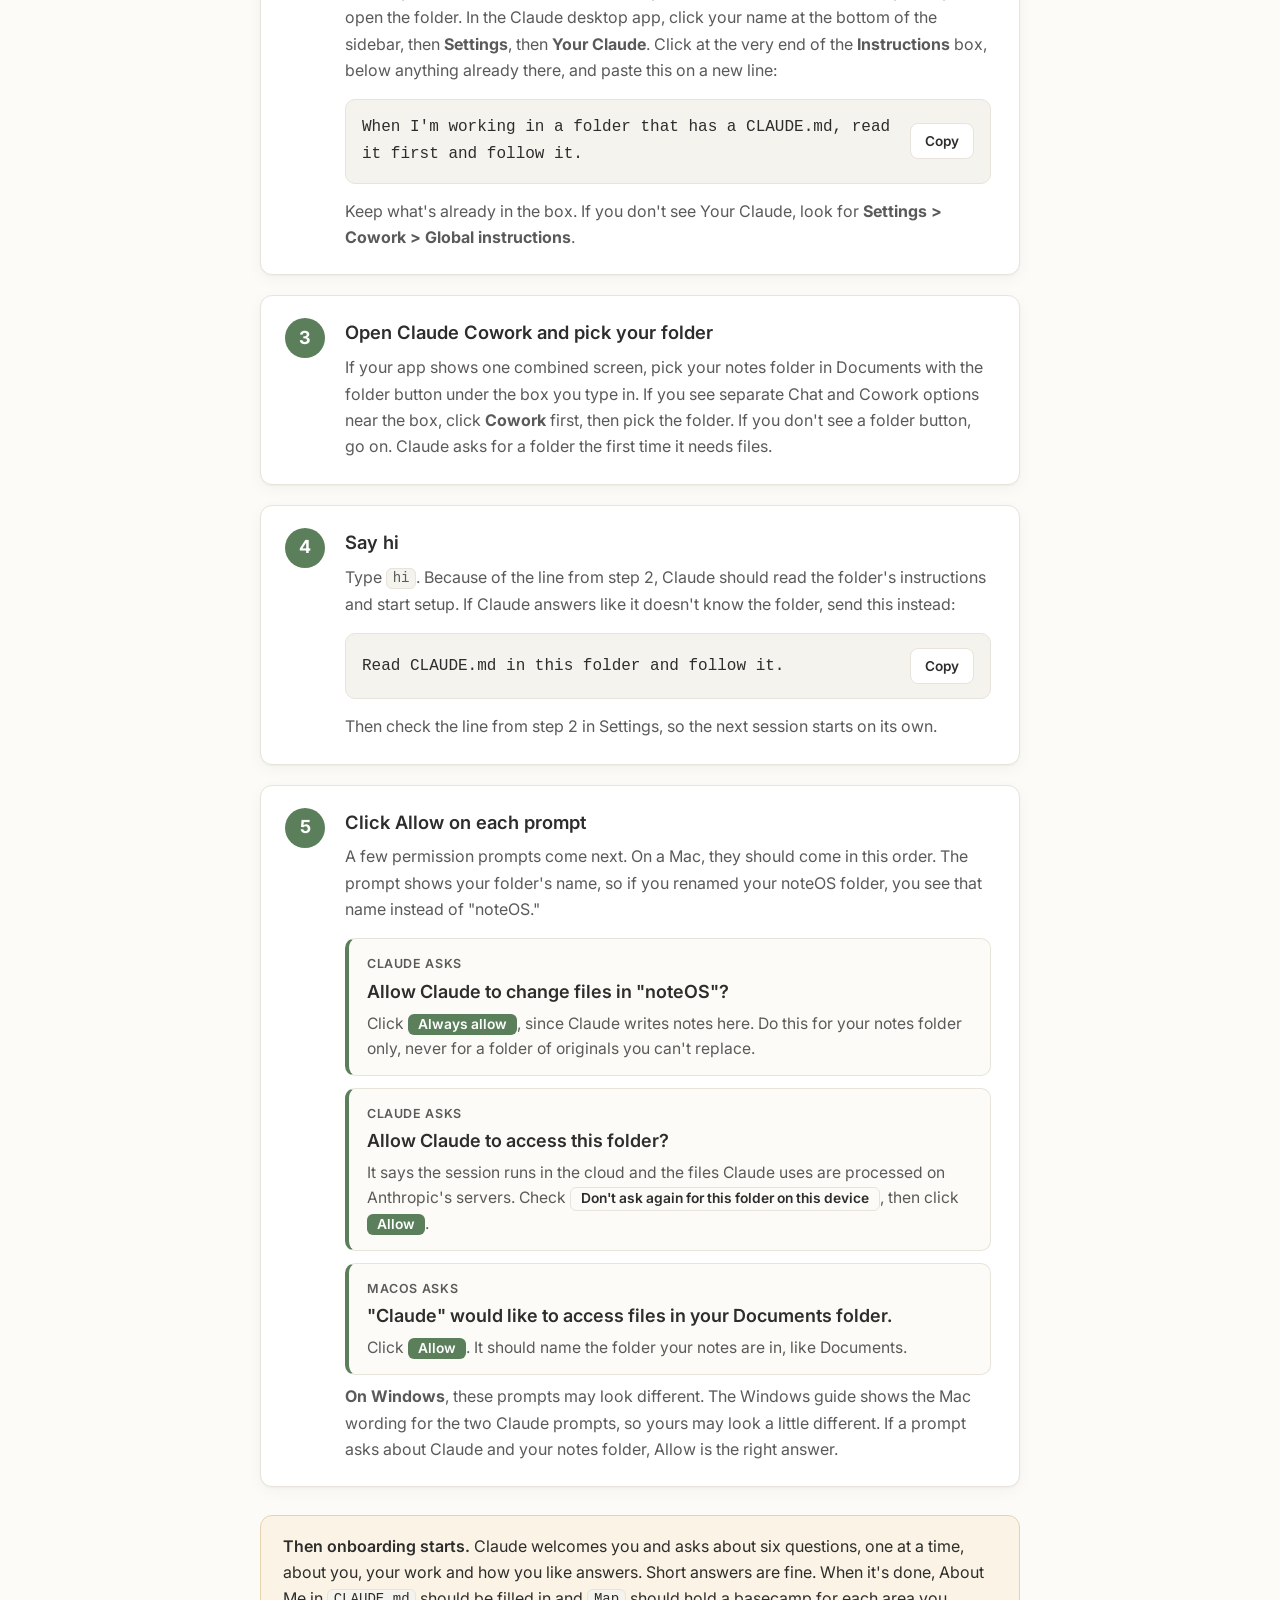
==== commit a956e1e5: "Step 4 and quick start: say hi, keep Read CLAUDE.md as the fallback" ====
--- a/index.html
+++ b/index.html
@@ -63,7 +63,7 @@
               <p class="qs-note">No Your Claude? Look under Settings, then Cowork, then Global instructions.</p>
             </li>
             <li>
-              <p><strong>Point Claude at the folder.</strong> Start a new chat, pick your noteOS folder with the folder button under the box (if you see separate Chat and Cowork options, click Cowork first), and send:</p>
+              <p><strong>Point Claude at the folder and say hi.</strong> Start a new chat, pick your noteOS folder with the folder button under the box (if you see separate Chat and Cowork options, click Cowork first), and type <code>hi</code>. Claude should read the folder&#39;s instructions and start setup. If it doesn&#39;t seem to know the folder, send:</p>
               <div class="first-message">
                 <code id="qs-first-message">Read CLAUDE.md in this folder and follow it.</code>
                 <button class="copy-btn" type="button" data-copy="qs-first-message" hidden>Copy</button>
@@ -486,11 +486,11 @@
               Download the noteOS folder
             </a>
           </div>
-          <p class="file">noteOS.zip · about 56 KB</p>
+          <p class="file">noteOS.zip · about 58 KB</p>
           <div class="after-download">
             <p><strong>After you unzip it,</strong> add this line to the end of your Claude settings (your name, then Settings, Your Claude, Instructions):</p>
             <p><code>When I&#39;m working in a folder that has a CLAUDE.md, read it first and follow it.</code></p>
-            <p>Then pick your noteOS folder in Claude Cowork and send <code>Read CLAUDE.md in this folder and follow it.</code> The steps below walk you through it.</p>
+            <p>Then pick your noteOS folder in Claude Cowork and say hi. If Claude doesn&#39;t seem to know the folder, send <code>Read CLAUDE.md in this folder and follow it.</code> The steps below walk you through it.</p>
           </div>
           <ul class="promises">
             <li><svg viewBox="0 0 24 24" fill="none" stroke="currentColor" stroke-width="2.4" stroke-linecap="round" stroke-linejoin="round" aria-hidden="true"><path d="M20 6 9 17l-5-5"/></svg><span>Everything is a plain text file on your computer. You can edit or delete any of it.</span></li>
@@ -524,13 +524,13 @@
             <p>If your app shows one combined screen, pick your notes folder in Documents with the folder button under the box you type in. If you see separate Chat and Cowork options near the box, click <strong>Cowork</strong> first, then pick the folder. If you don&#39;t see a folder button, go on. Claude asks for a folder the first time it needs files.</p>
           </li>
           <li>
-            <h3>Send the first message</h3>
-            <p>Type this exactly:</p>
+            <h3>Say hi</h3>
+            <p>Type <code>hi</code>. Because of the line from step 2, Claude should read the folder&#39;s instructions and start setup. If Claude answers like it doesn&#39;t know the folder, send this instead:</p>
             <div class="first-message">
               <code id="first-message">Read CLAUDE.md in this folder and follow it.</code>
               <button class="copy-btn" type="button" data-copy="first-message" hidden>Copy</button>
             </div>
-            <p>This starts setup. After today, the line from step 2 should handle it, so a new session can start with anything, even <code>hi</code>.</p>
+            <p>Then check the line from step 2 in Settings, so the next session starts on its own.</p>
           </li>
           <li>
             <h3>Click Allow on each prompt</h3>
@@ -558,7 +558,7 @@
 
         <div class="note">
           <p><strong>Then onboarding starts.</strong> Claude welcomes you and asks about six questions, one at a time, about you, your work and how you like answers. Short answers are fine. When it's done, About Me in <code>CLAUDE.md</code> should be filled in and <code>Map</code> should hold a basecamp for each area you named.</p>
-          <p>Near the end, Claude asks to save a note in the folder's instructions so it reads <code>CLAUDE.md</code> first every time. Say yes. That part is new and hasn't been tested yet. If it doesn't stick, nothing breaks. Start each session with the same first message.</p>
+          <p>Near the end, Claude should check that you added the line from step 2. If it&#39;s missing, Claude helps you add it.</p>
         </div>
       </div>
     </section>
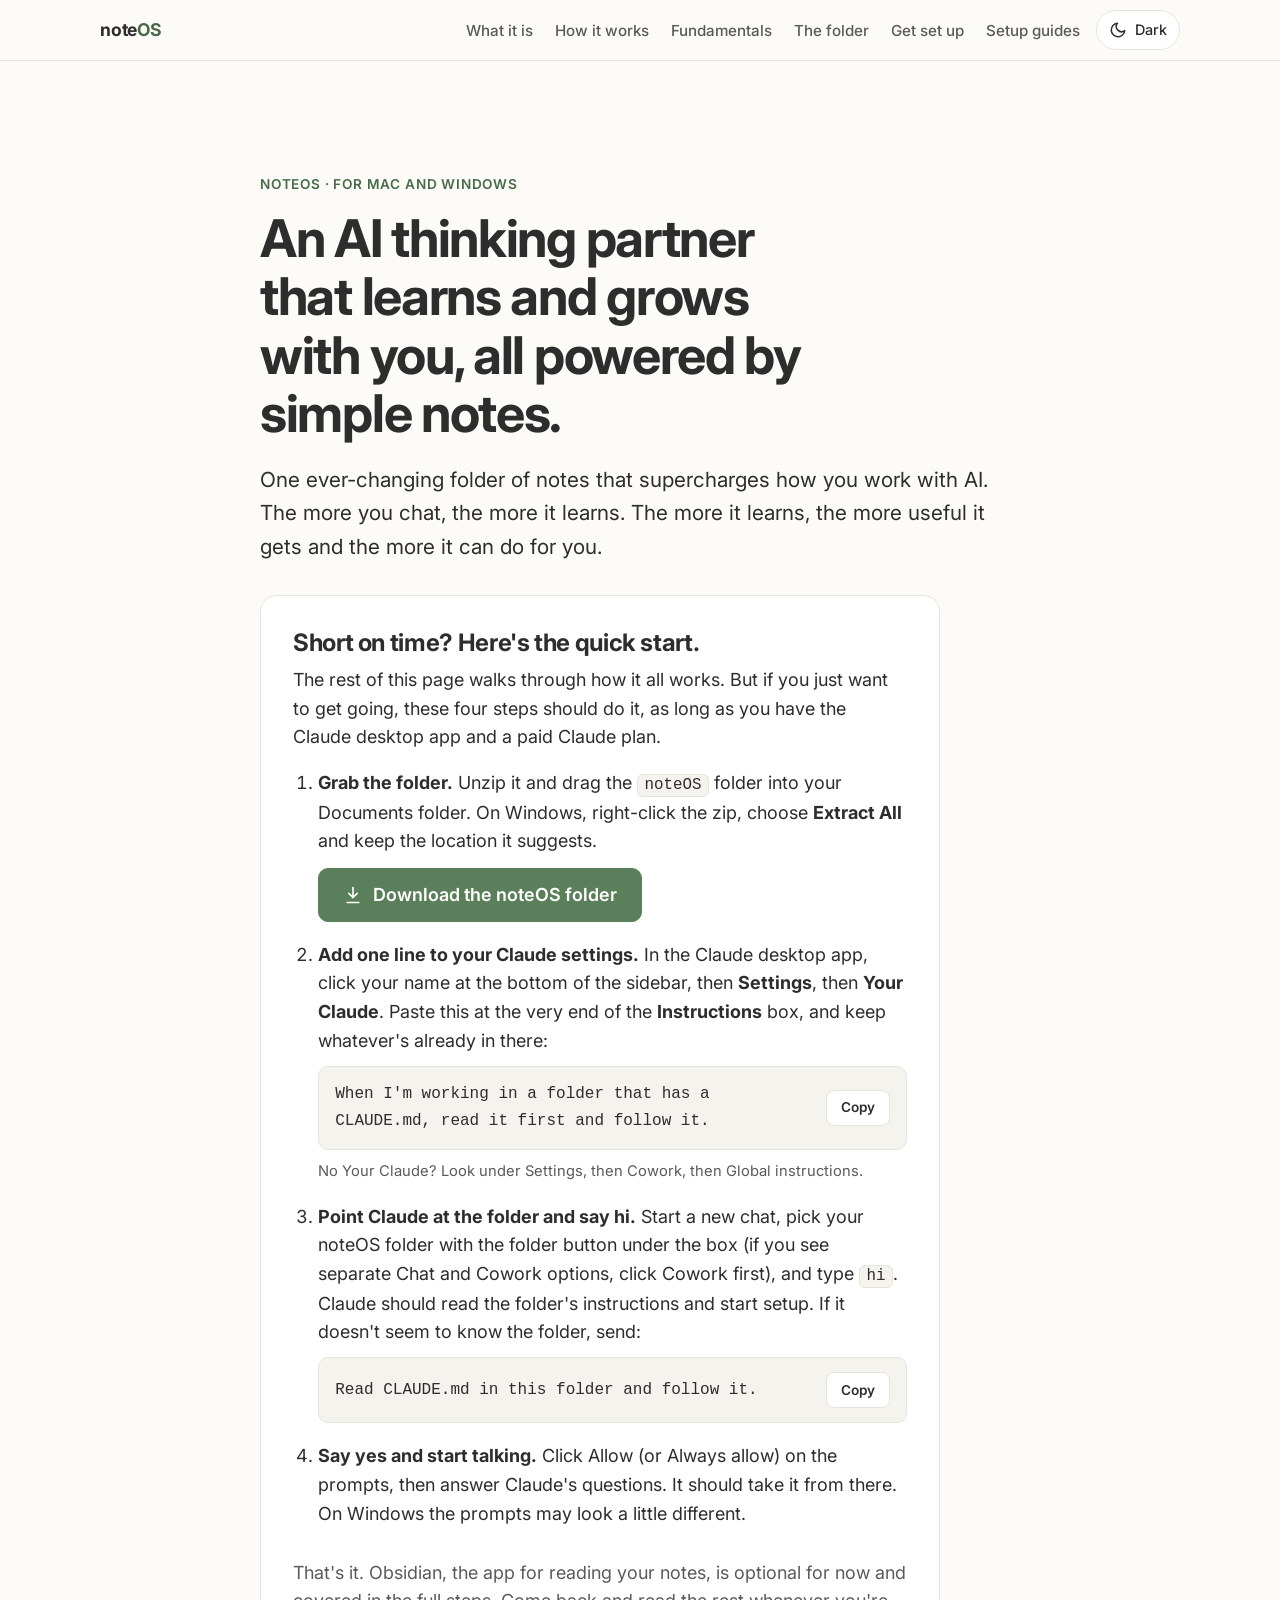
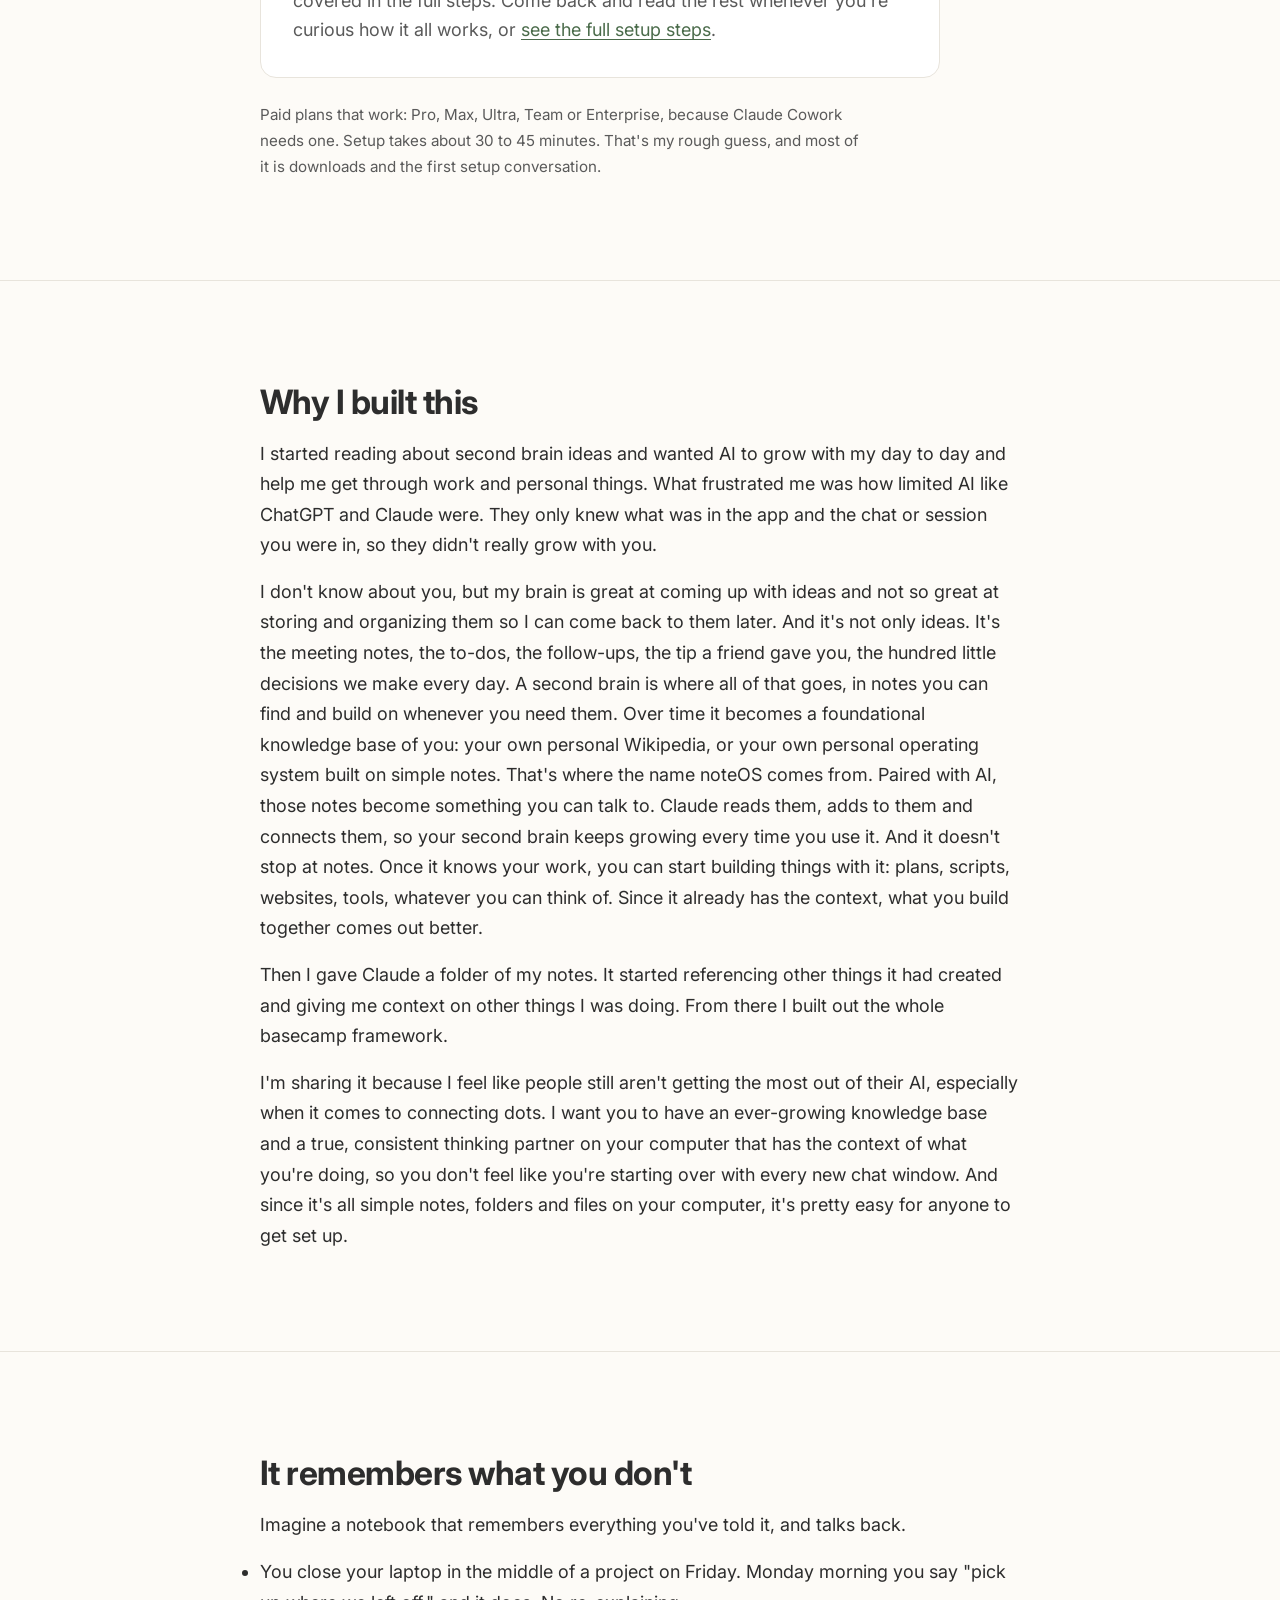
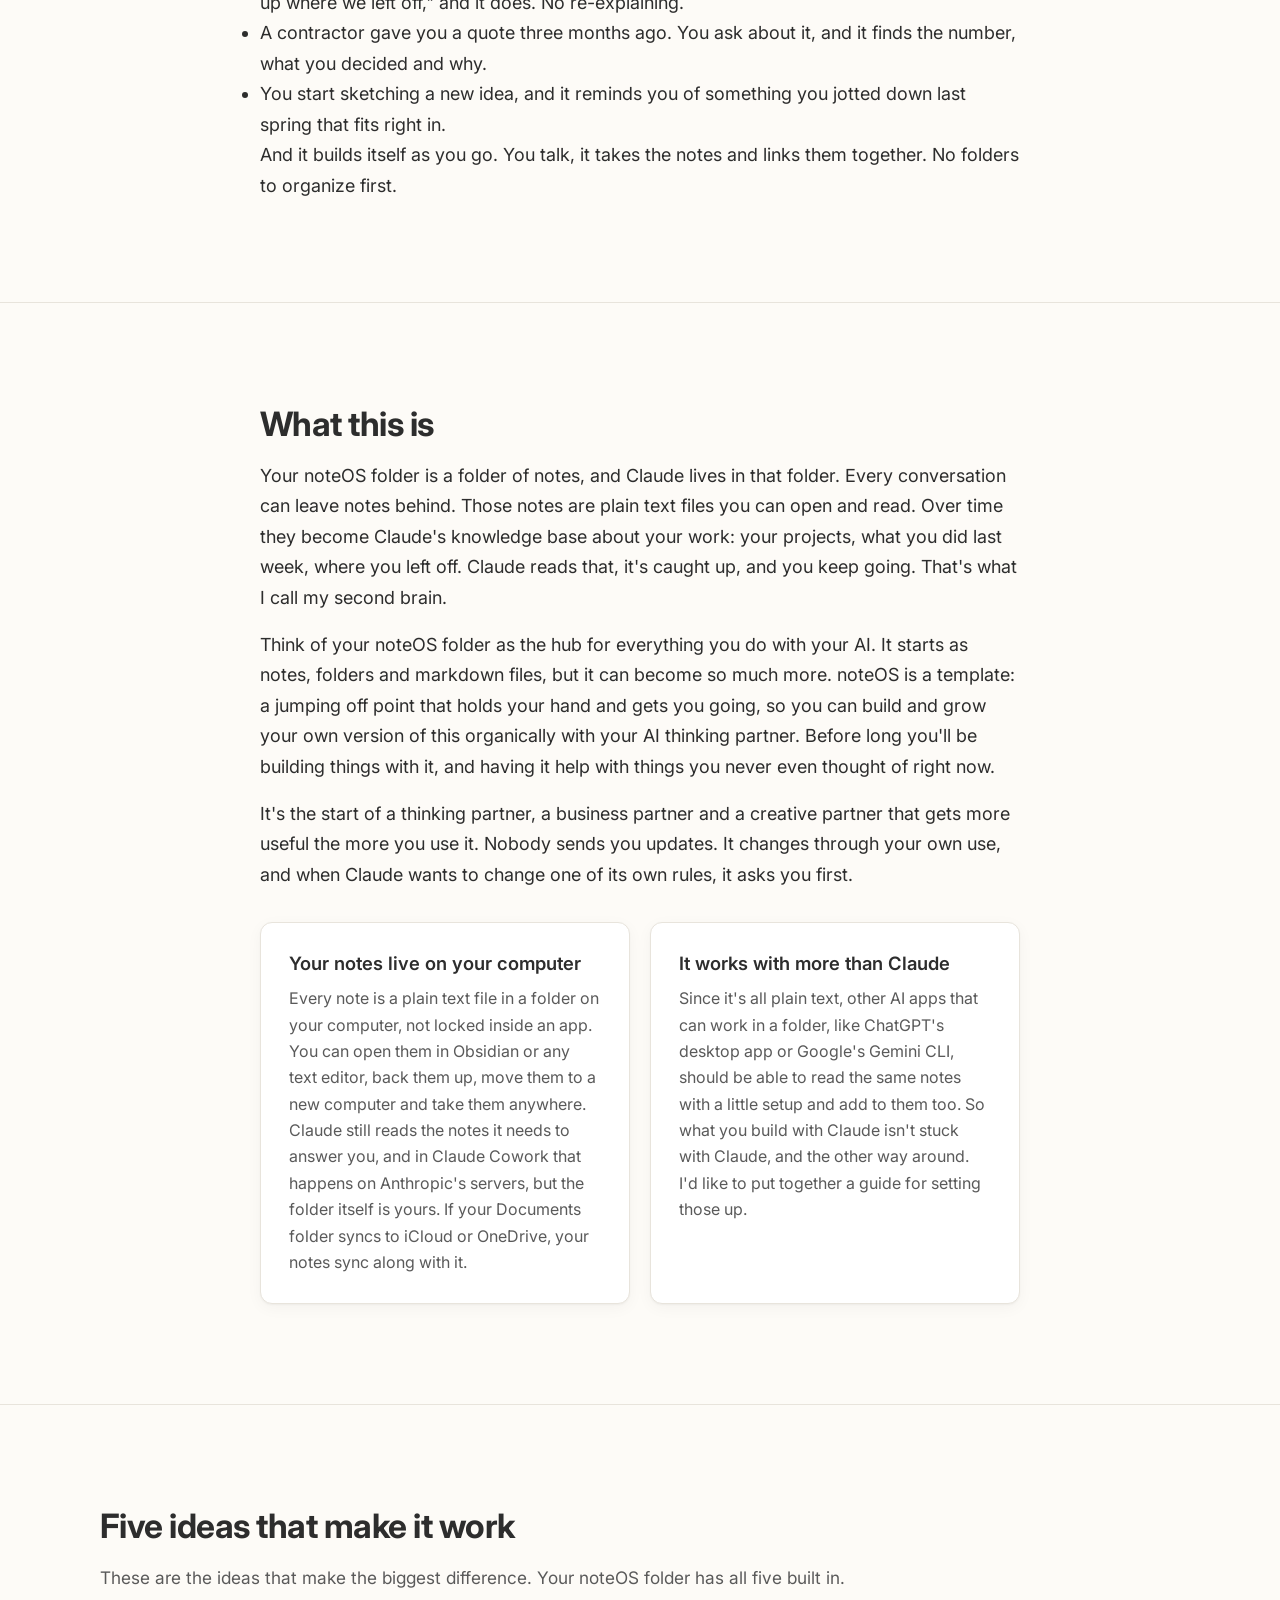
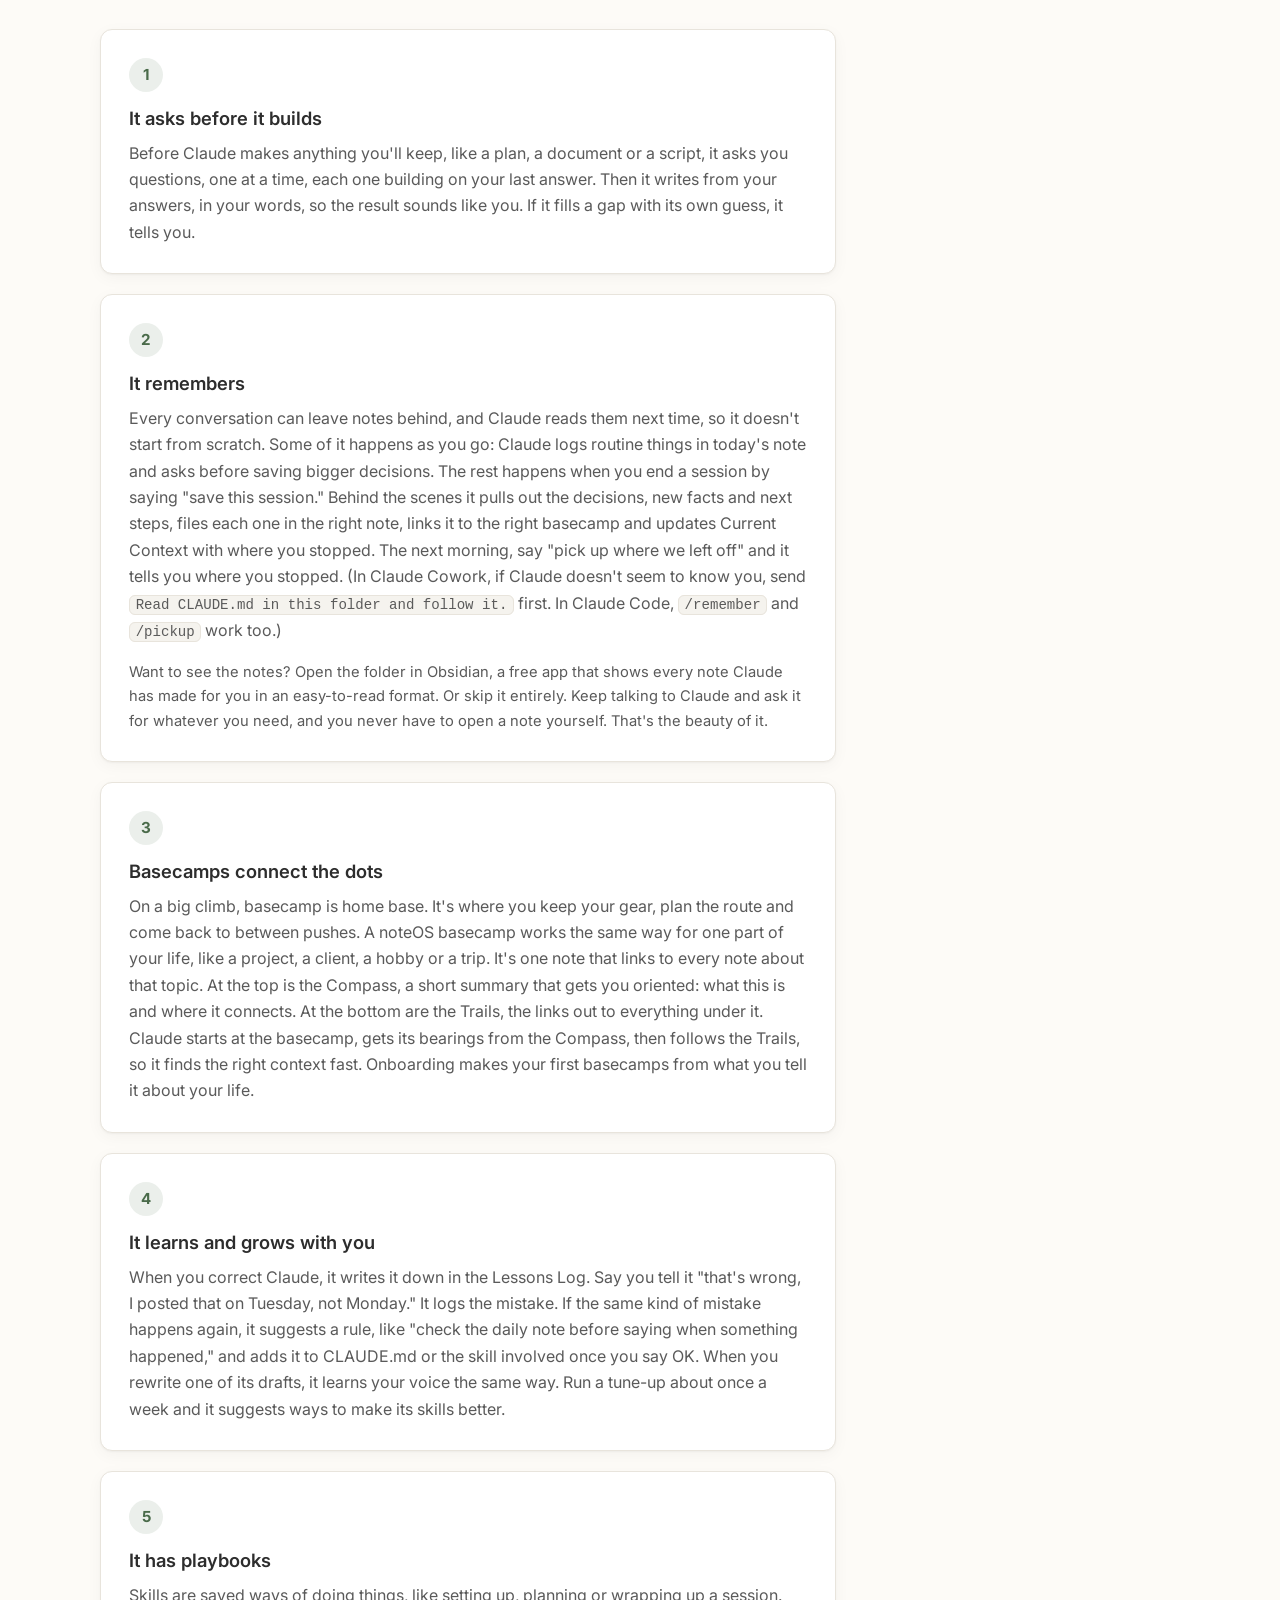
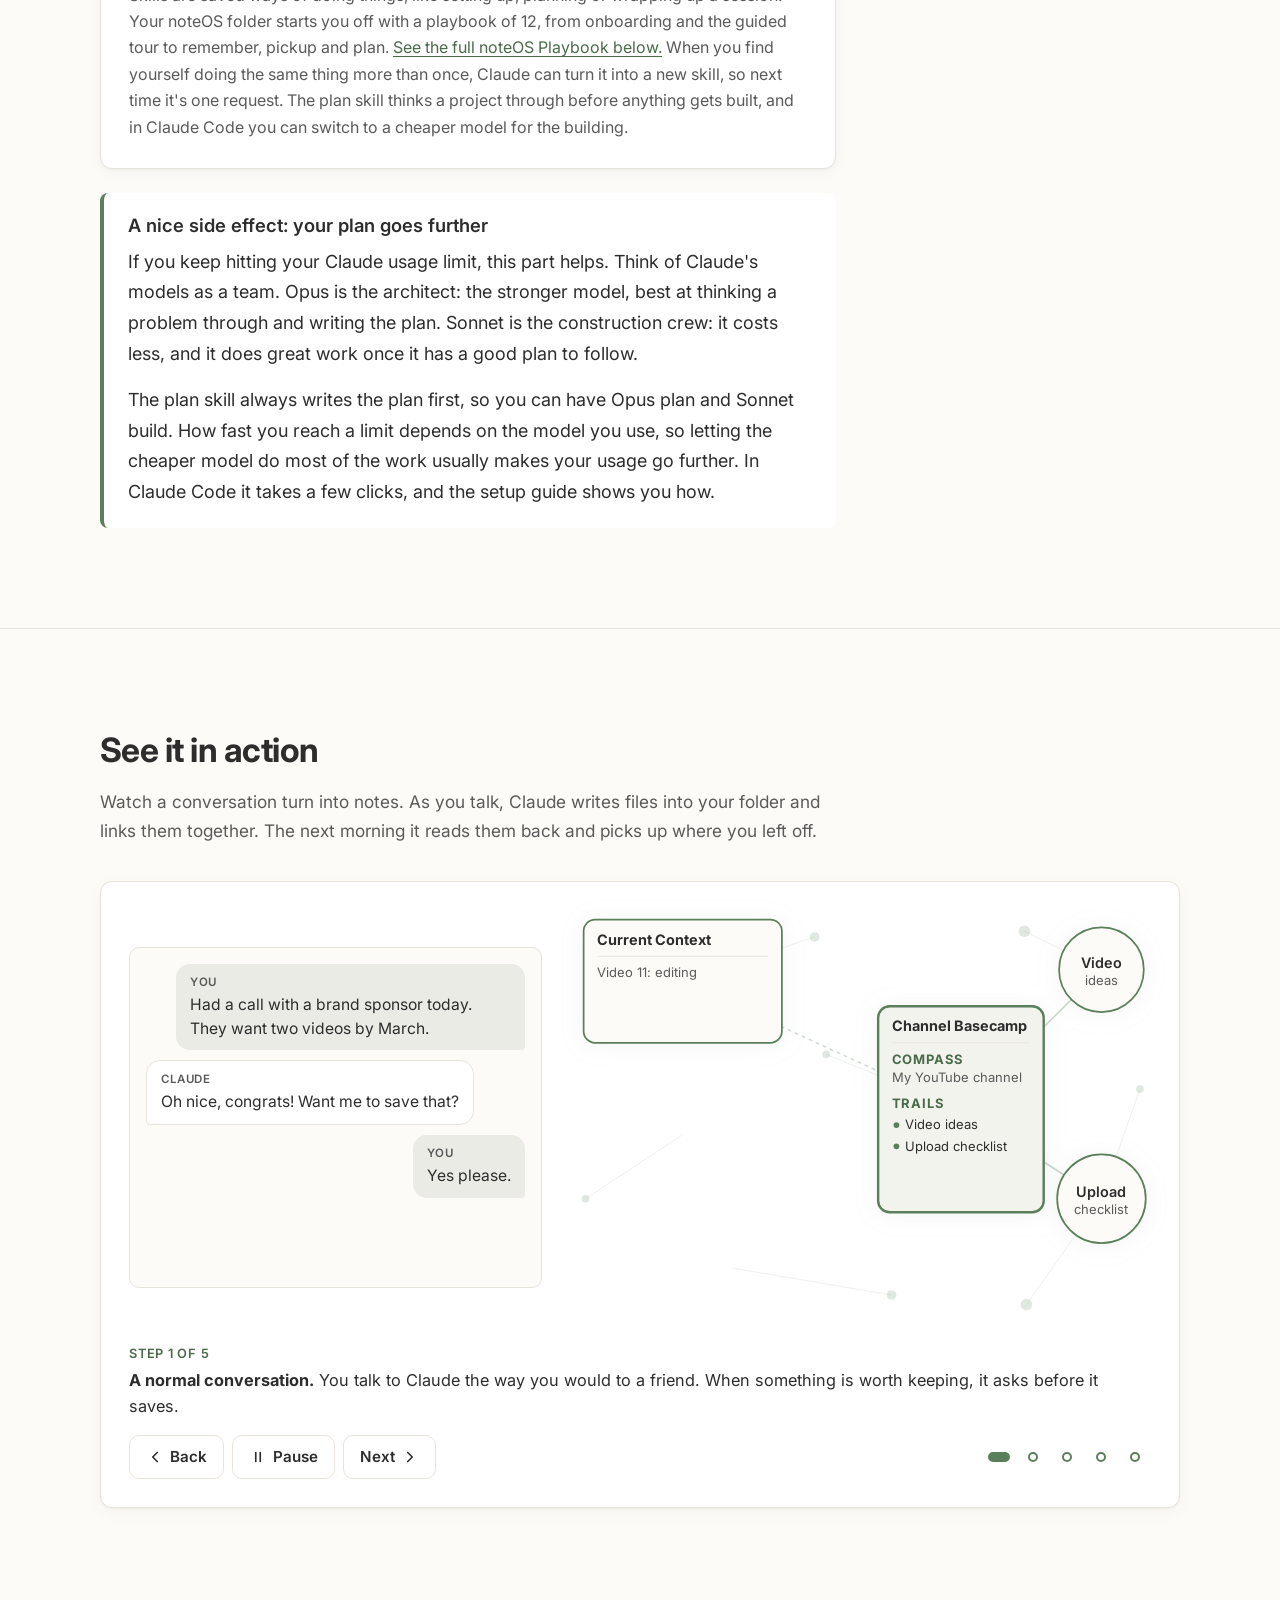
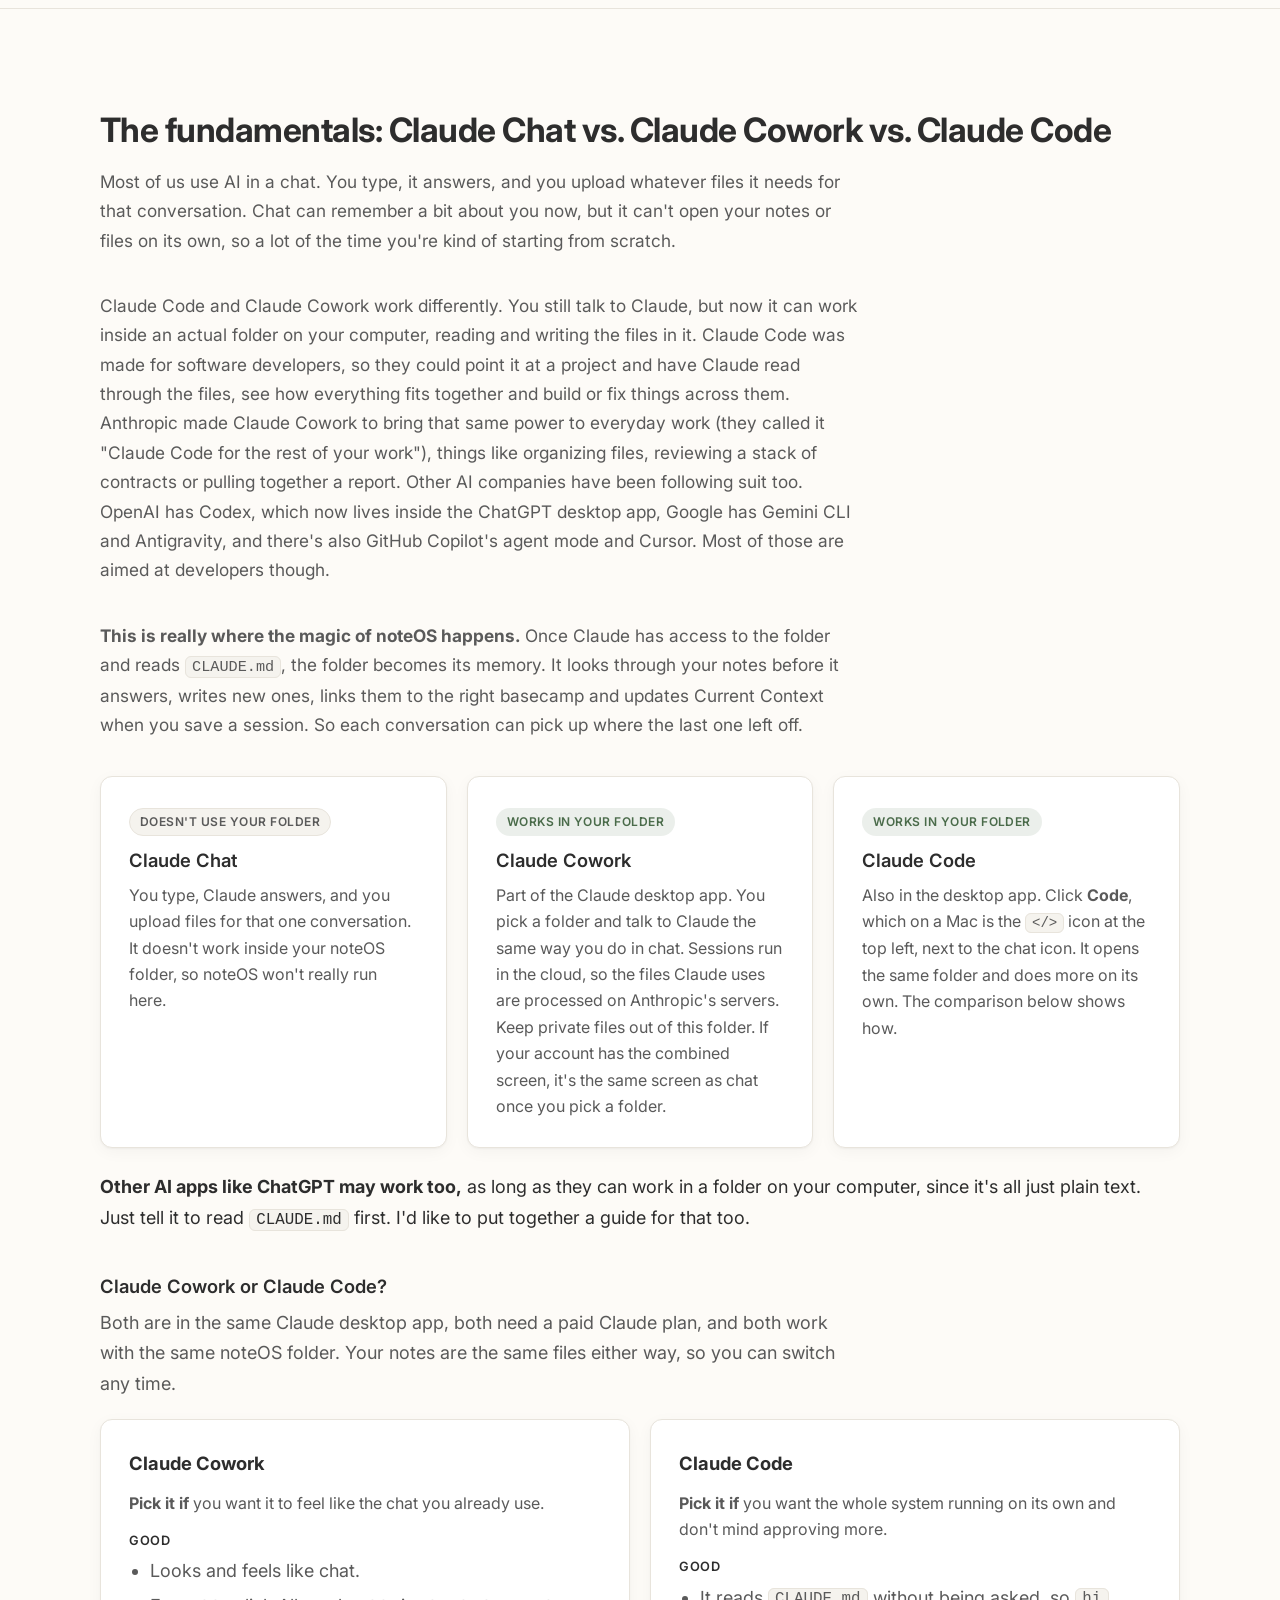
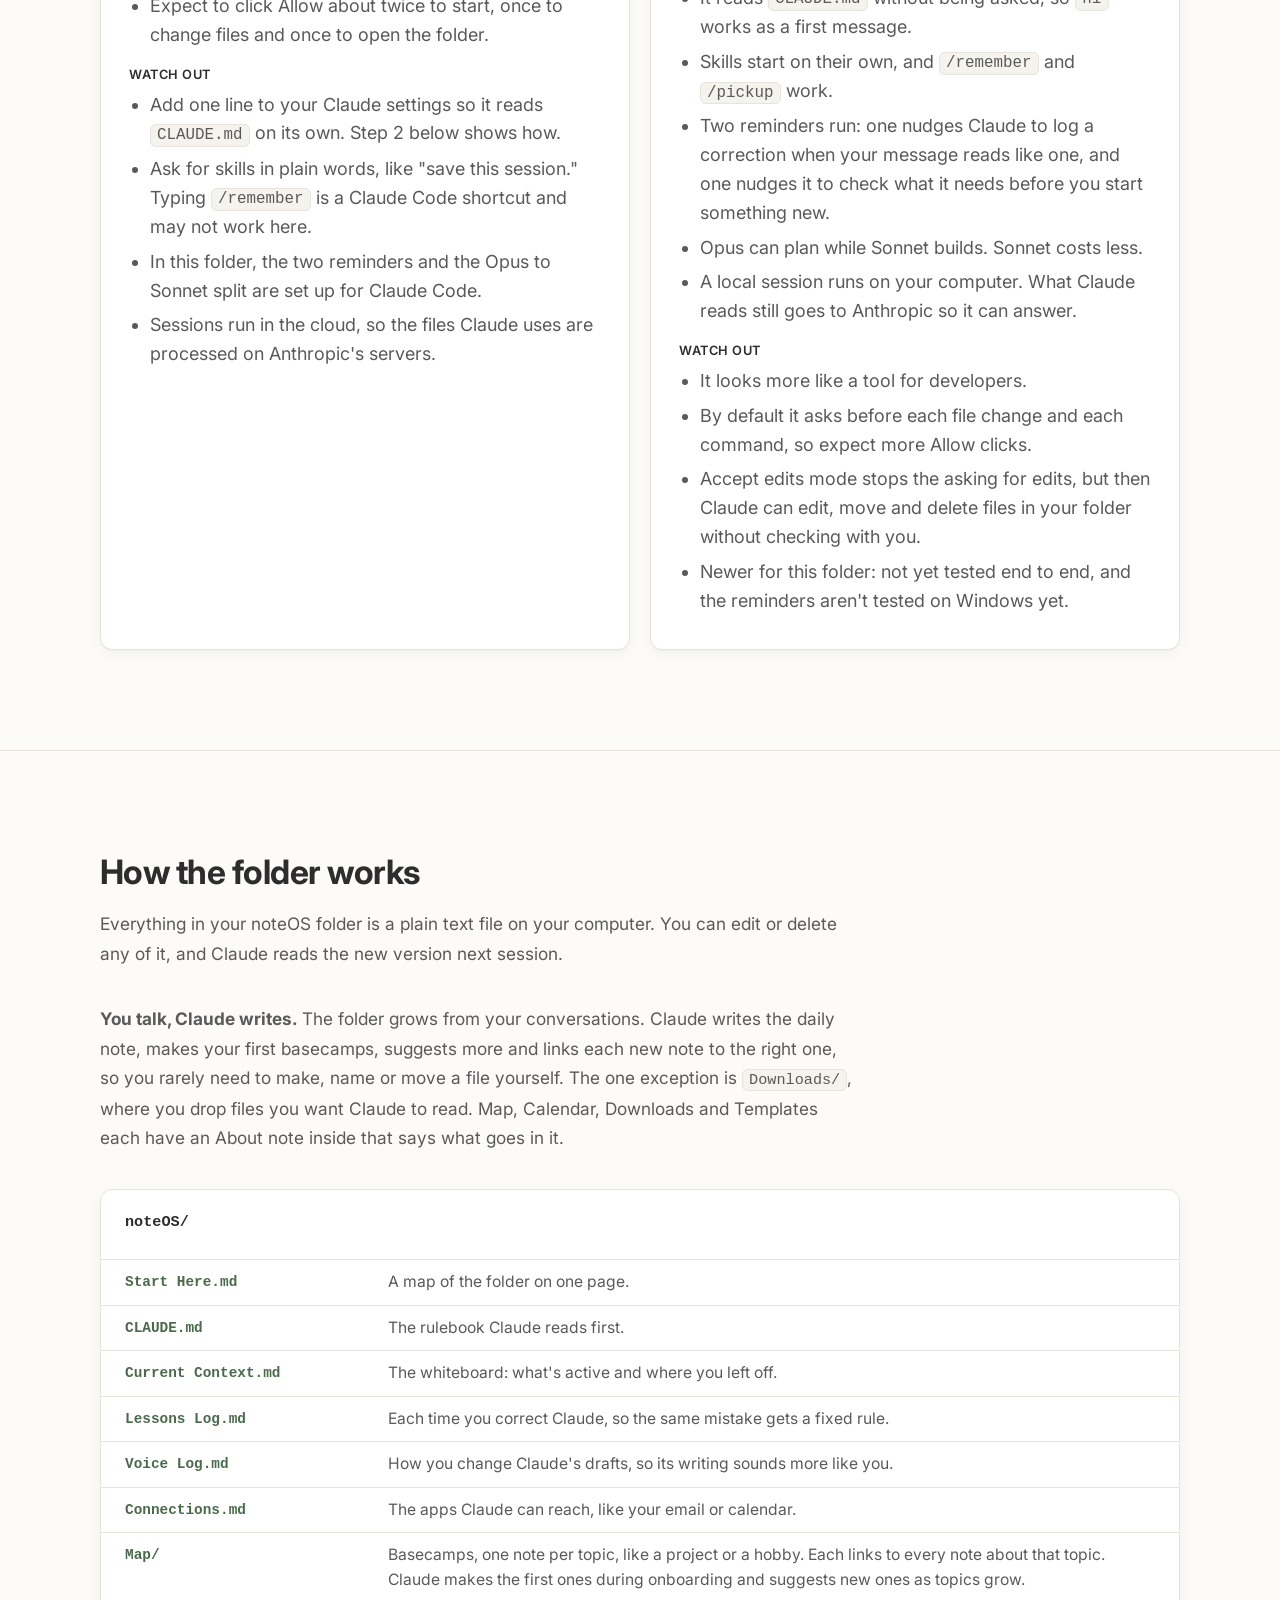
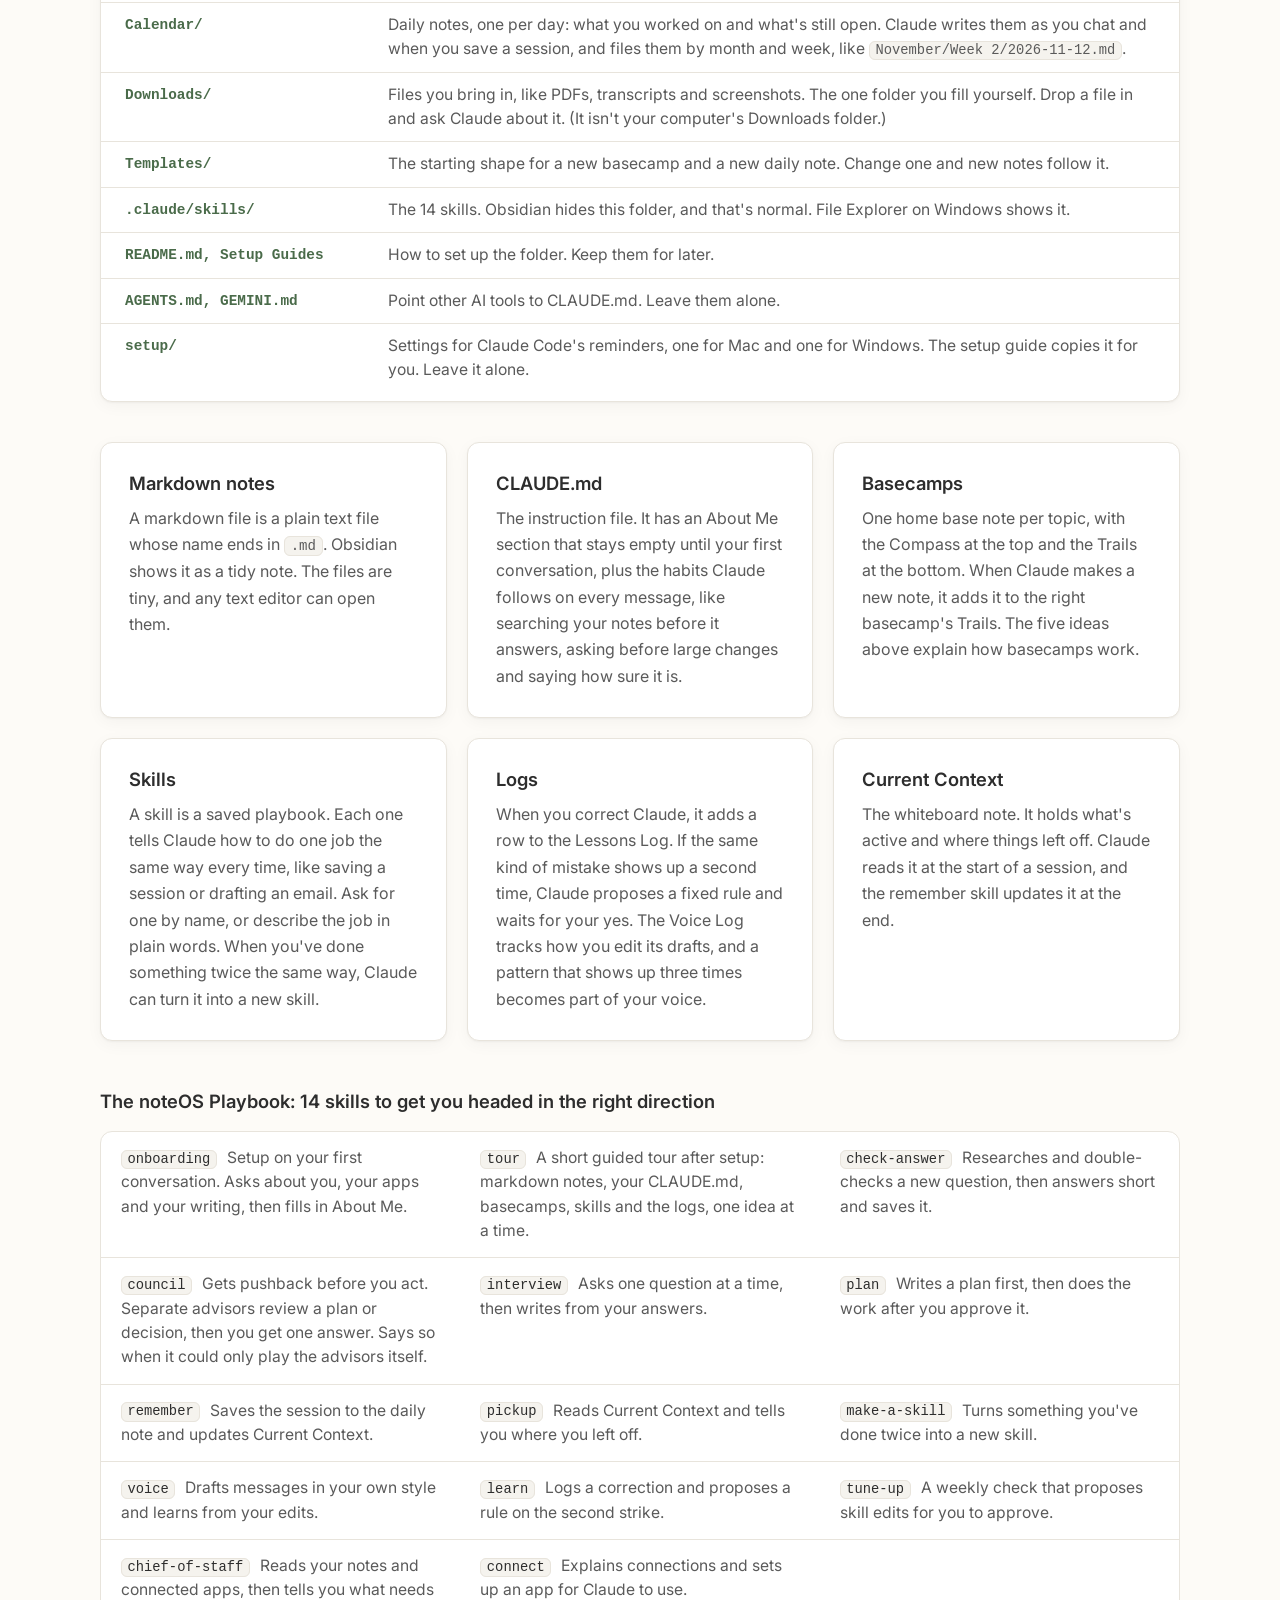
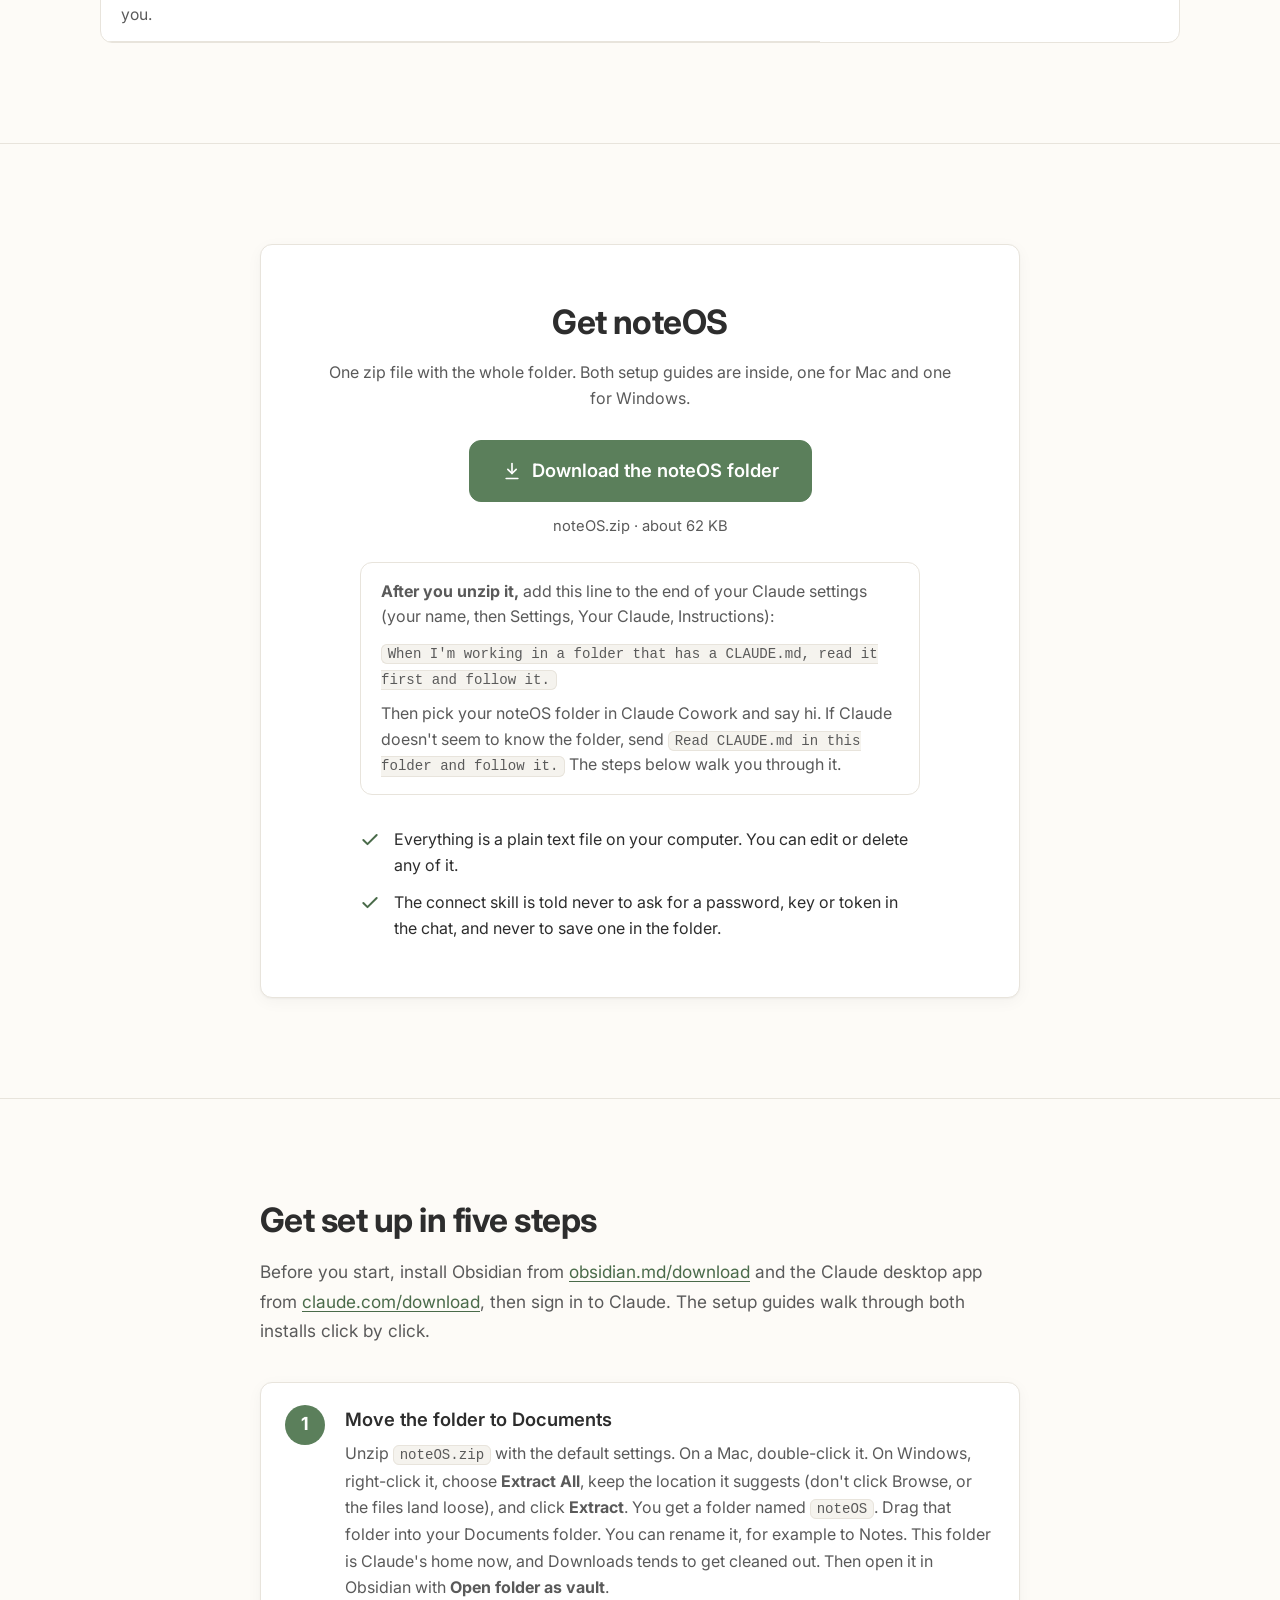
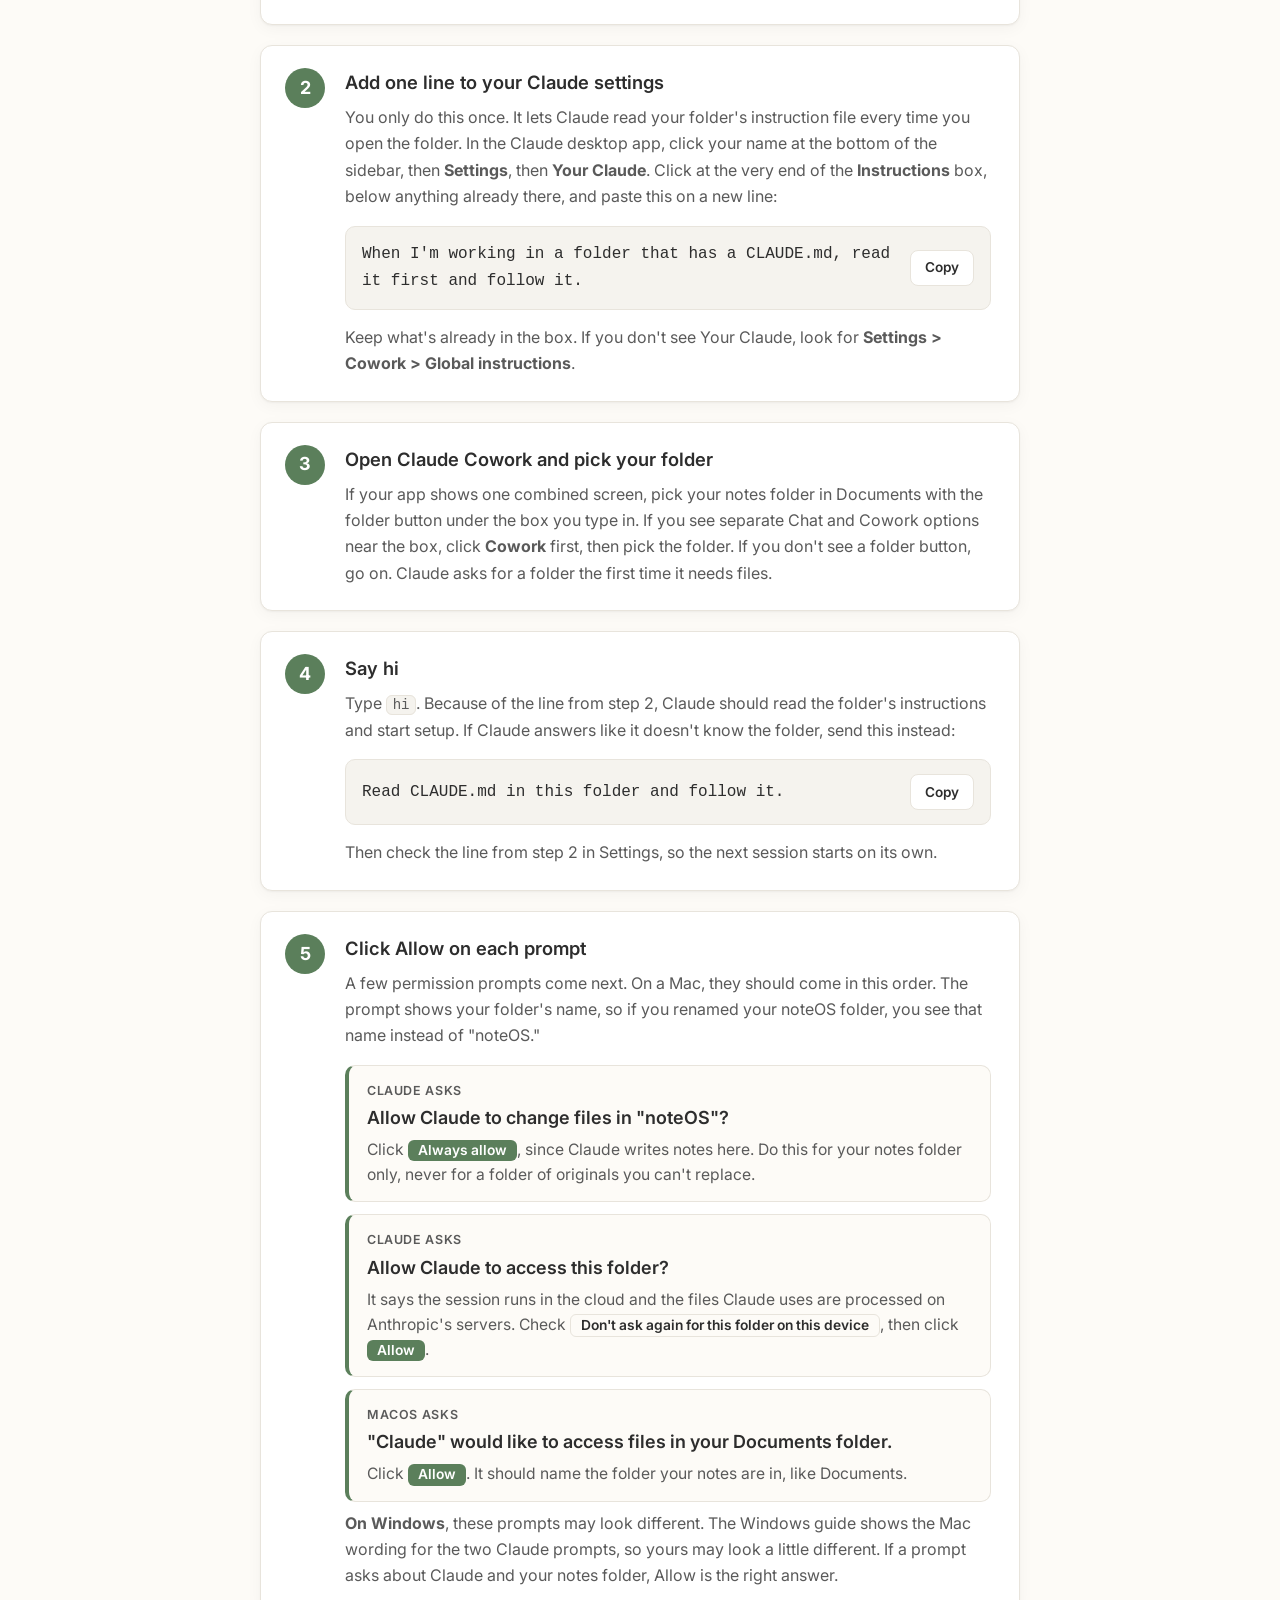
==== commit d756be64: "Add council and check-answer to the pack and the Playbook list (14 skills)" ====
--- a/index.html
+++ b/index.html
@@ -423,7 +423,7 @@
             <div class="row"><dt>Calendar/</dt><dd>Daily notes, one per day: what you worked on and what's still open. Claude writes them as you chat and when you save a session, and files them by month and week, like <code>November/Week 2/2026-11-12.md</code>.</dd></div>
             <div class="row"><dt>Downloads/</dt><dd>Files you bring in, like PDFs, transcripts and screenshots. The one folder you fill yourself. Drop a file in and ask Claude about it. (It isn't your computer's Downloads folder.)</dd></div>
             <div class="row"><dt>Templates/</dt><dd>The starting shape for a new basecamp and a new daily note. Change one and new notes follow it.</dd></div>
-            <div class="row"><dt>.claude/skills/</dt><dd>The 12 skills. Obsidian hides this folder, and that's normal. File Explorer on Windows shows it.</dd></div>
+            <div class="row"><dt>.claude/skills/</dt><dd>The 14 skills. Obsidian hides this folder, and that's normal. File Explorer on Windows shows it.</dd></div>
             <div class="row"><dt>README.md, Setup Guides</dt><dd>How to set up the folder. Keep them for later.</dd></div>
             <div class="row"><dt>AGENTS.md, GEMINI.md</dt><dd>Point other AI tools to CLAUDE.md. Leave them alone.</dd></div>
             <div class="row"><dt>setup/</dt><dd>Settings for Claude Code's reminders, one for Mac and one for Windows. The setup guide copies it for you. Leave it alone.</dd></div>
@@ -457,10 +457,12 @@
           </article>
         </div>
 
-        <h3 class="skills-title" id="playbook">The noteOS Playbook: 12 skills to get you headed in the right direction</h3>
+        <h3 class="skills-title" id="playbook">The noteOS Playbook: 14 skills to get you headed in the right direction</h3>
         <ul class="skills">
           <li><code>onboarding</code> Setup on your first conversation. Asks about you, your apps and your writing, then fills in About Me.</li>
           <li><code>tour</code> A short guided tour after setup: markdown notes, your CLAUDE.md, basecamps, skills and the logs, one idea at a time.</li>
+          <li><code>check-answer</code> Researches and double-checks a new question, then answers short and saves it.</li>
+          <li><code>council</code> Gets pushback before you act. Separate advisors review a plan or decision, then you get one answer. Says so when it could only play the advisors itself.</li>
           <li><code>interview</code> Asks one question at a time, then writes from your answers.</li>
           <li><code>plan</code> Writes a plan first, then does the work after you approve it.</li>
           <li><code>remember</code> Saves the session to the daily note and updates Current Context.</li>
@@ -486,7 +488,7 @@
               Download the noteOS folder
             </a>
           </div>
-          <p class="file">noteOS.zip · about 58 KB</p>
+          <p class="file">noteOS.zip · about 62 KB</p>
           <div class="after-download">
             <p><strong>After you unzip it,</strong> add this line to the end of your Claude settings (your name, then Settings, Your Claude, Instructions):</p>
             <p><code>When I&#39;m working in a folder that has a CLAUDE.md, read it first and follow it.</code></p>
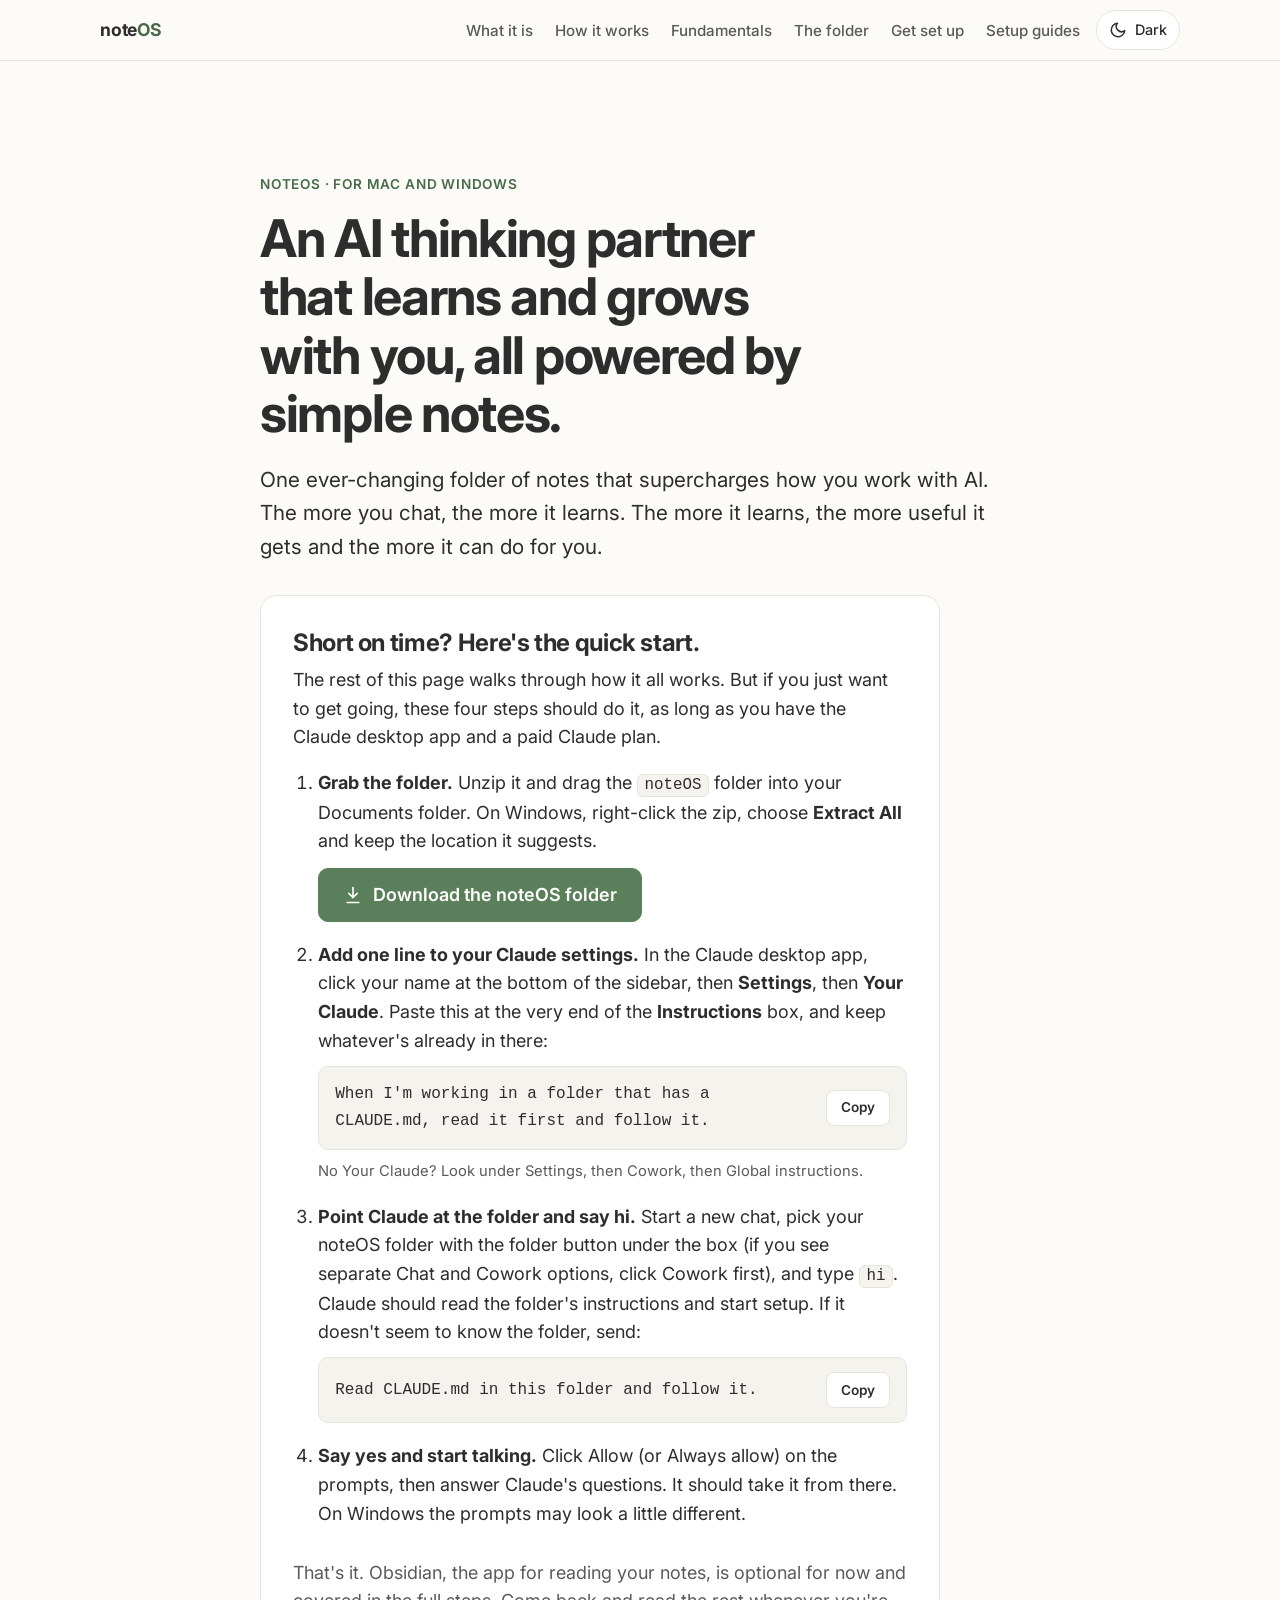
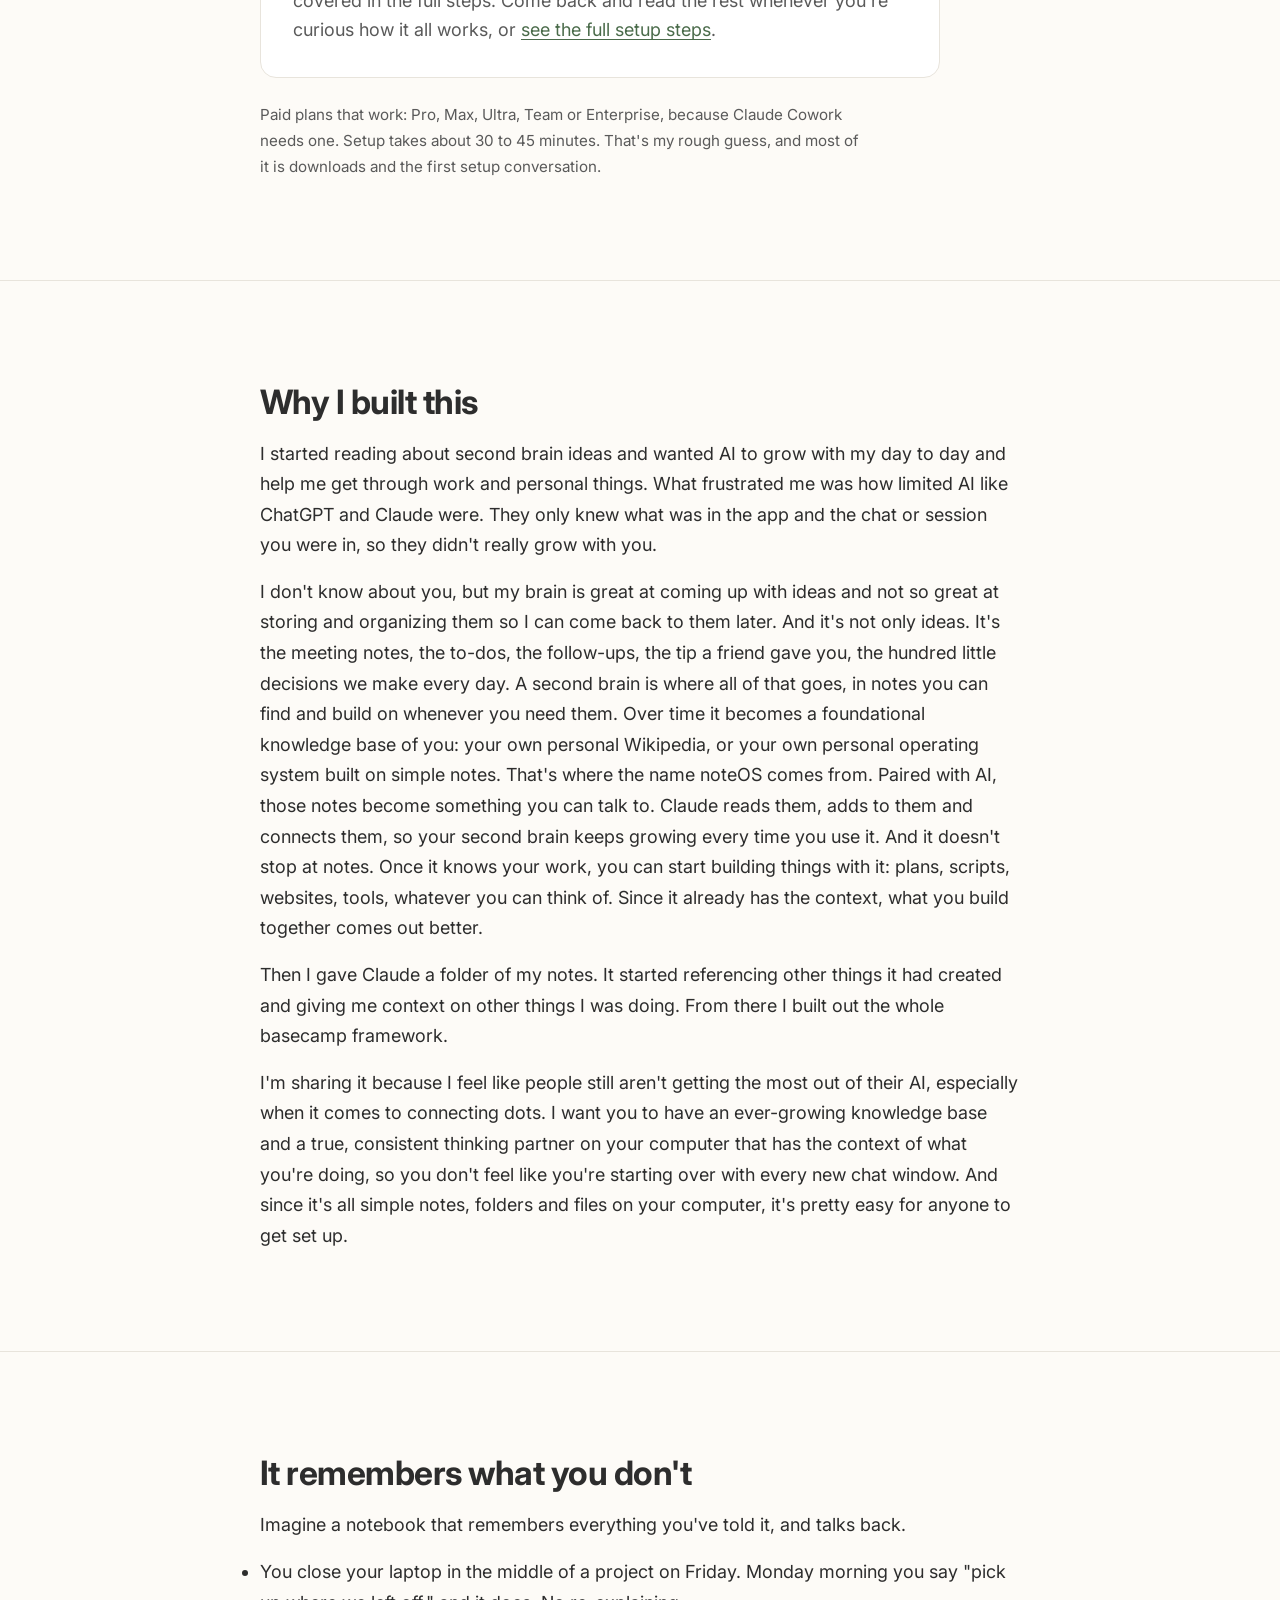
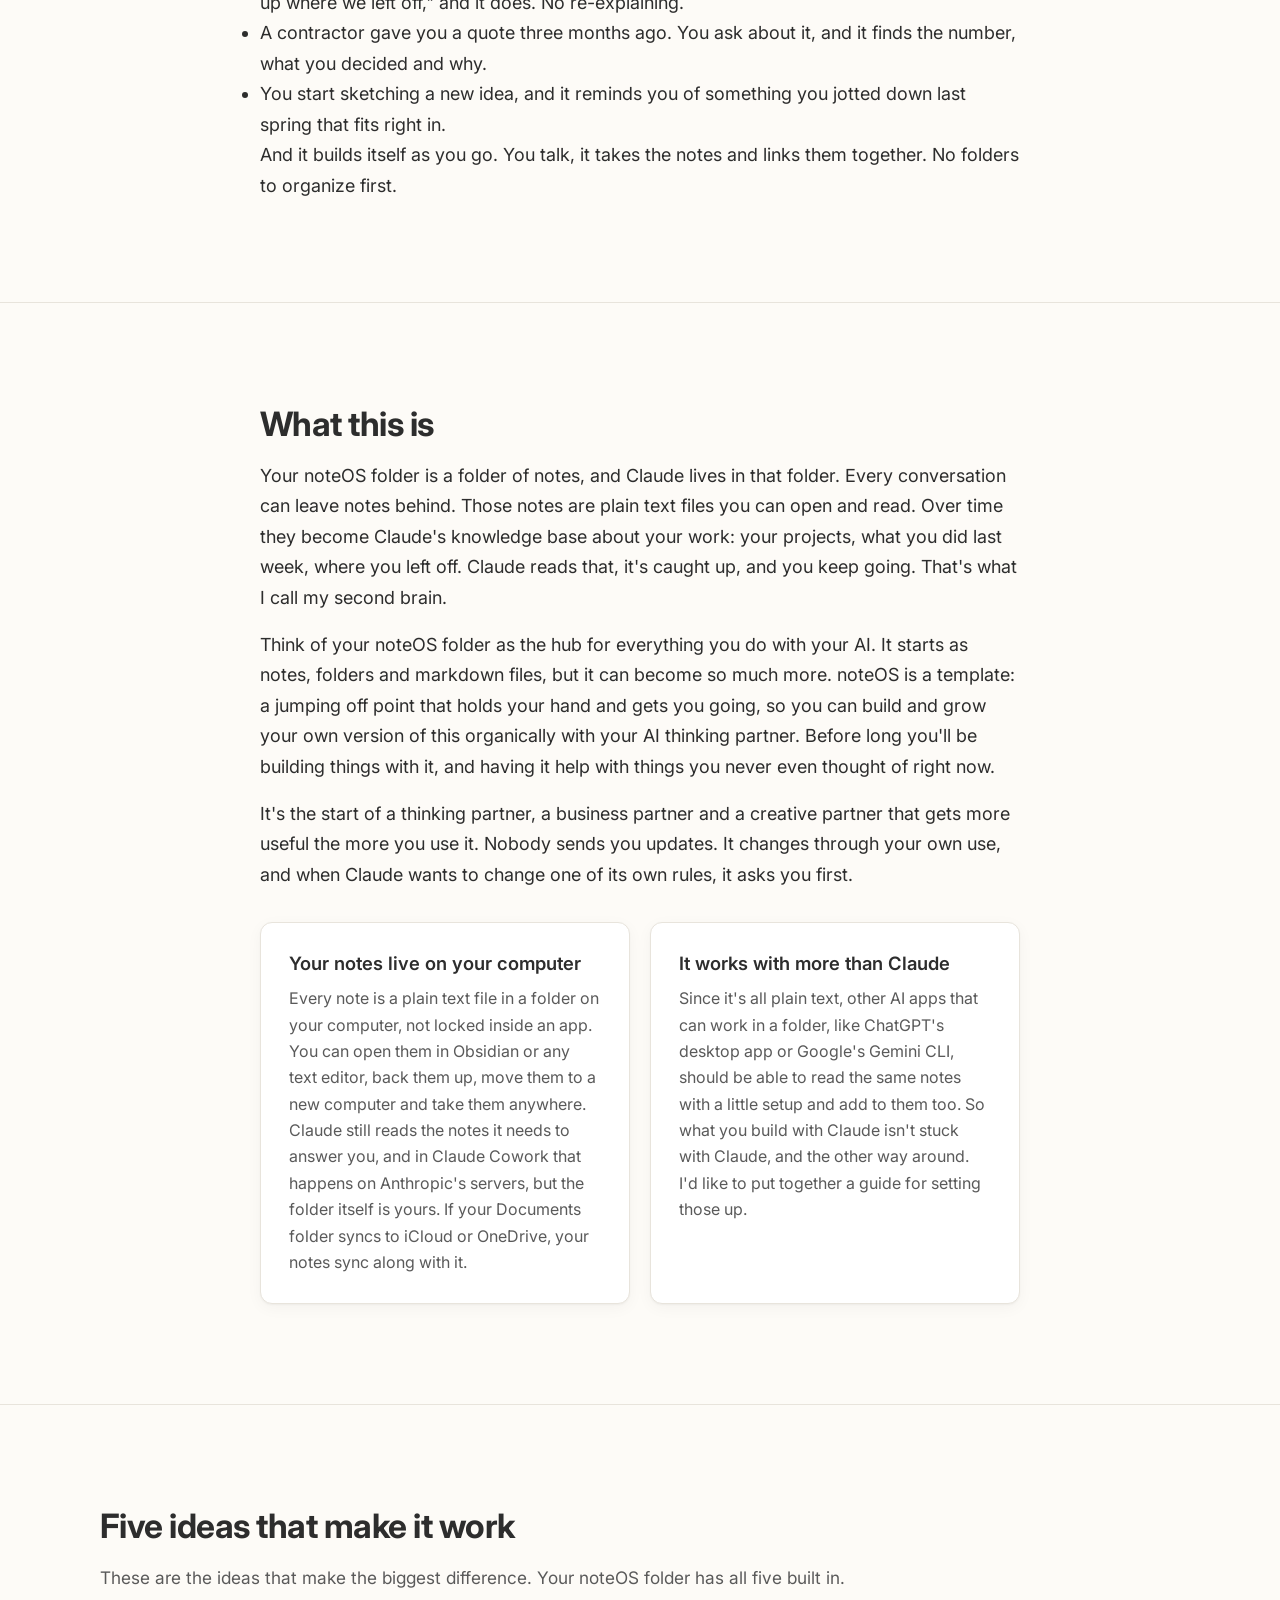
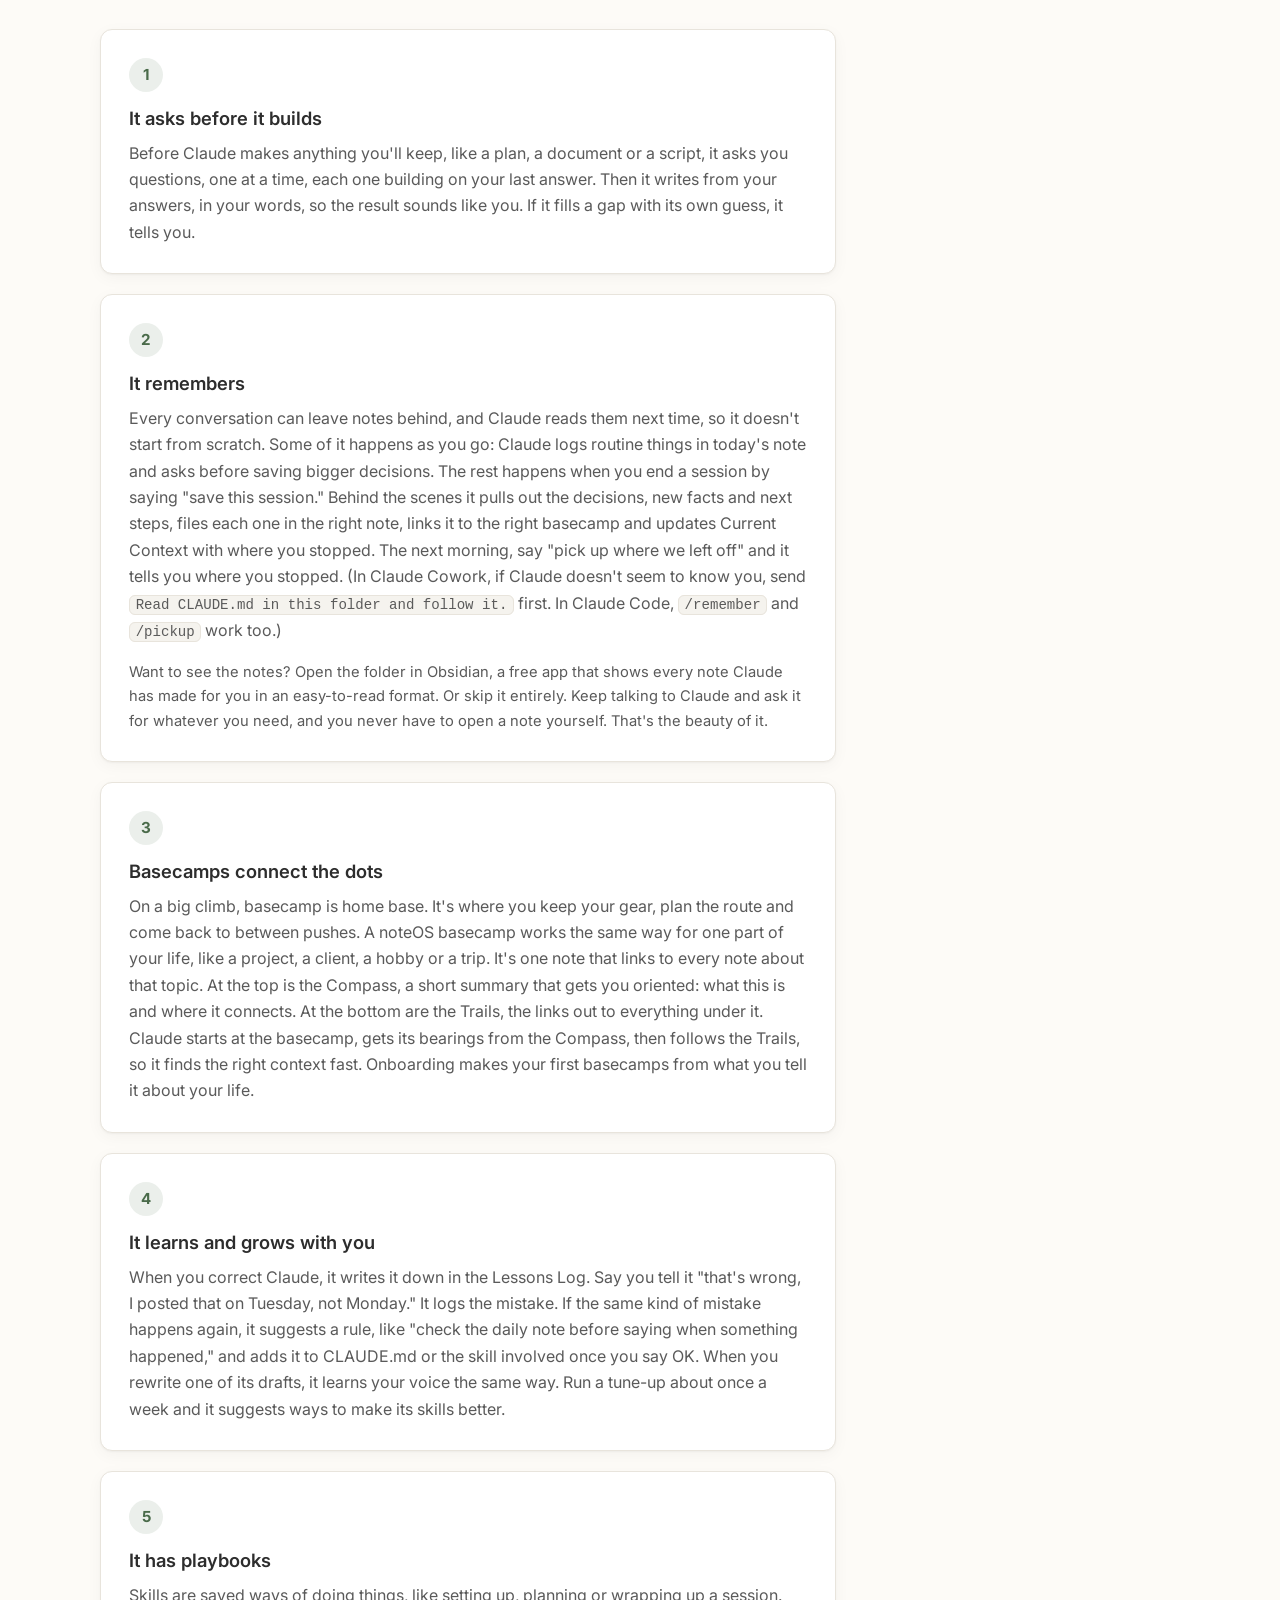
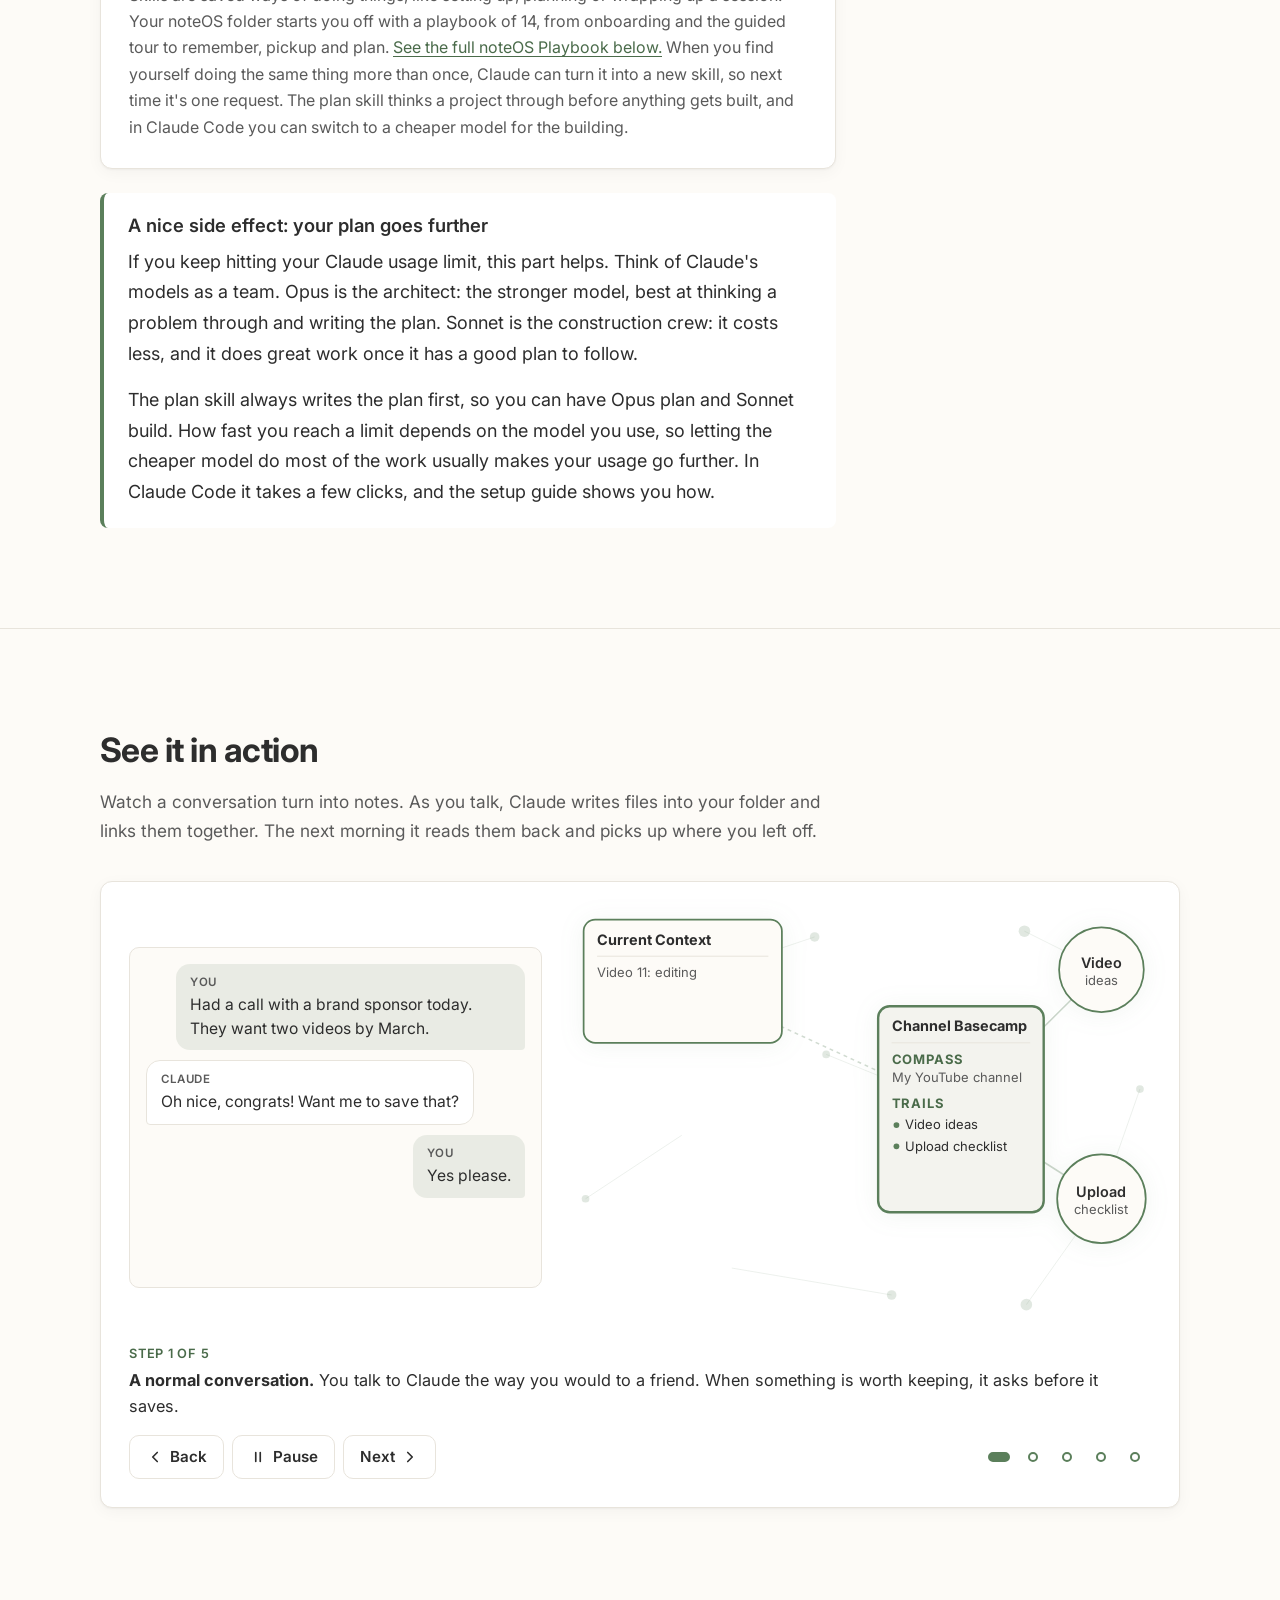
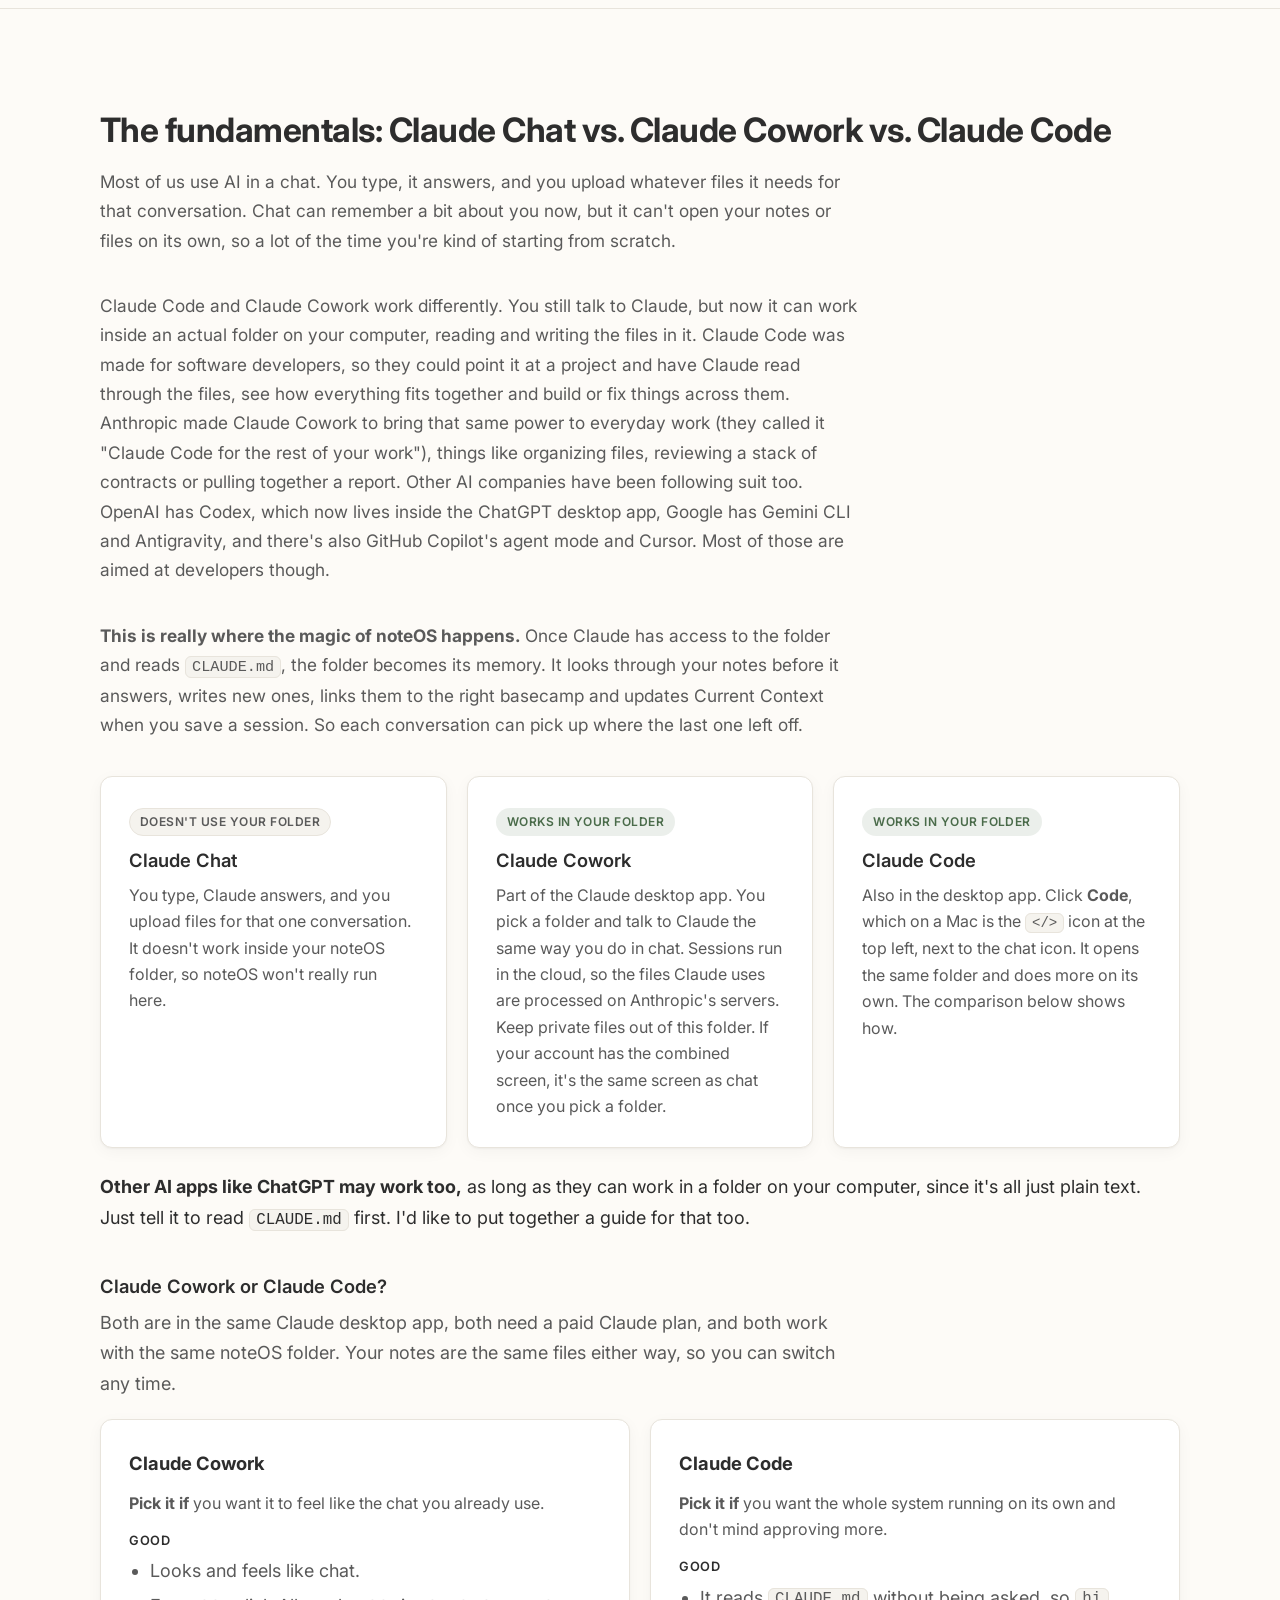
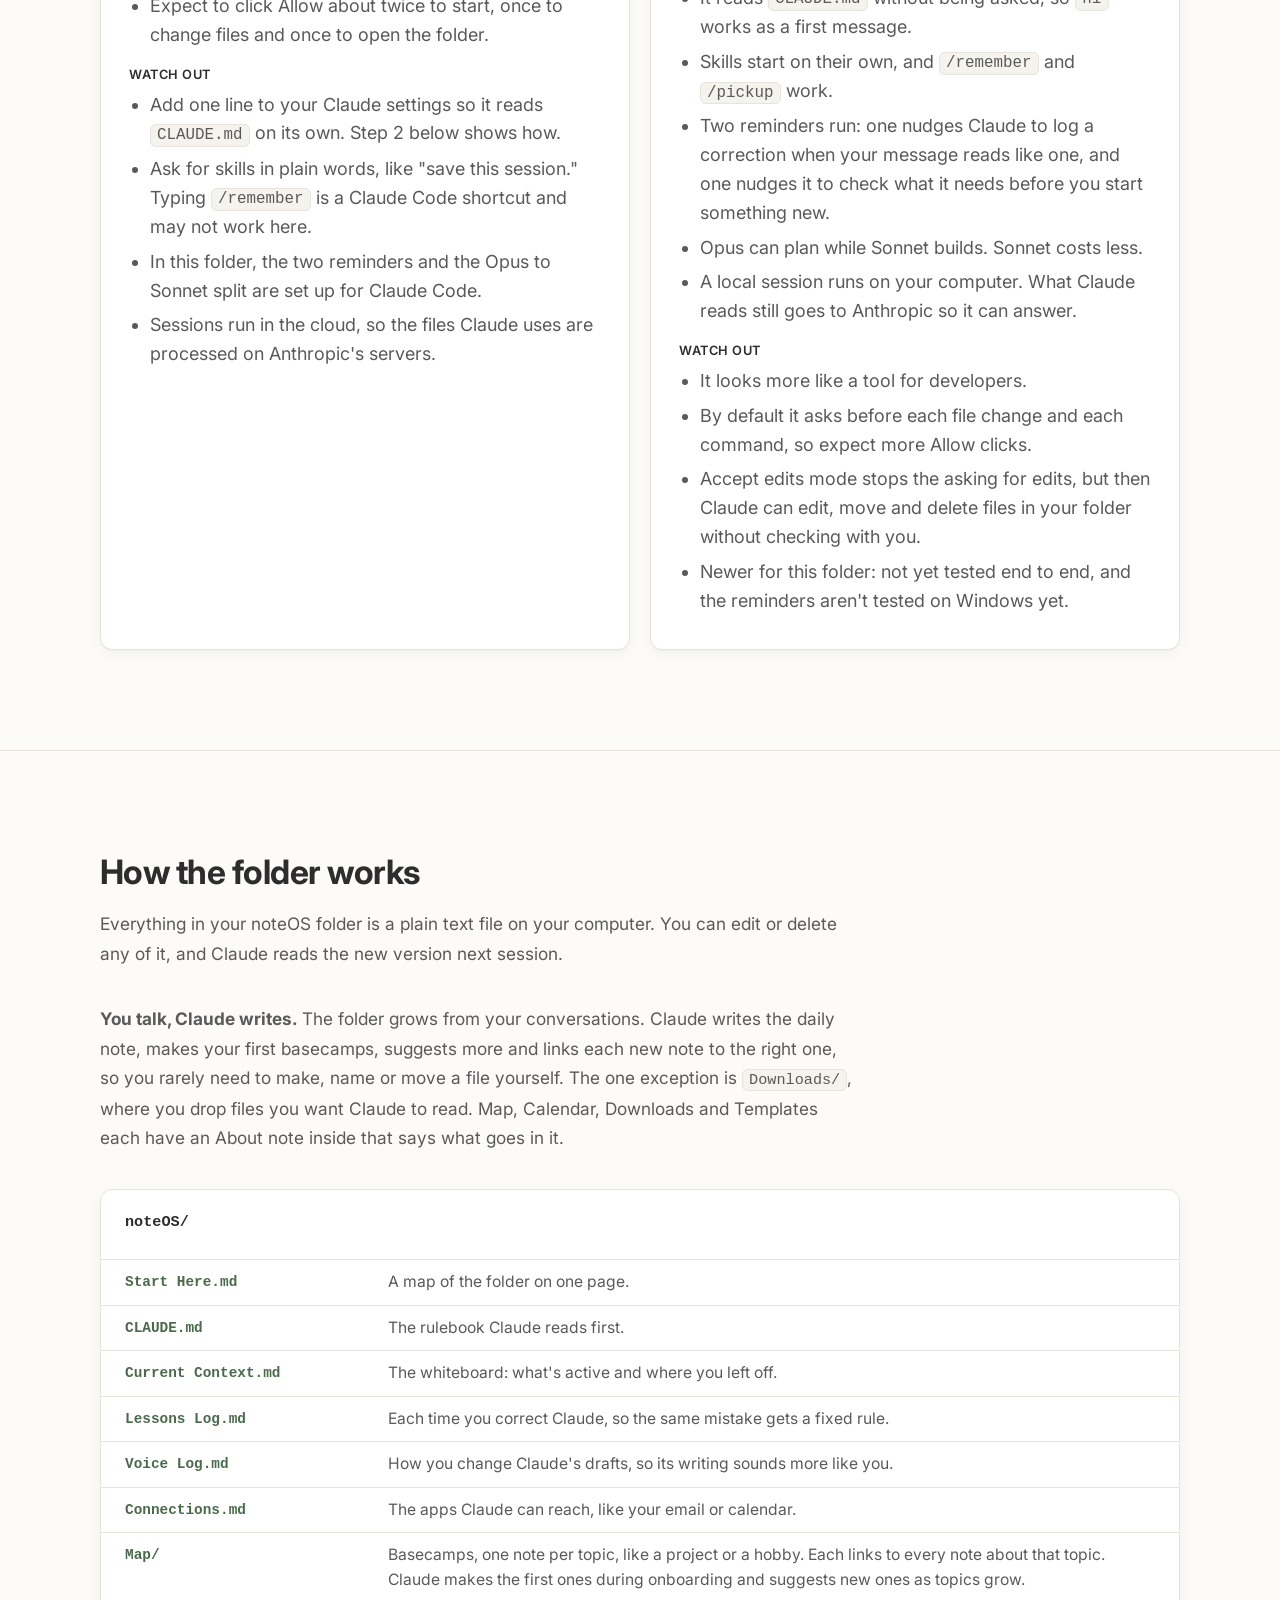
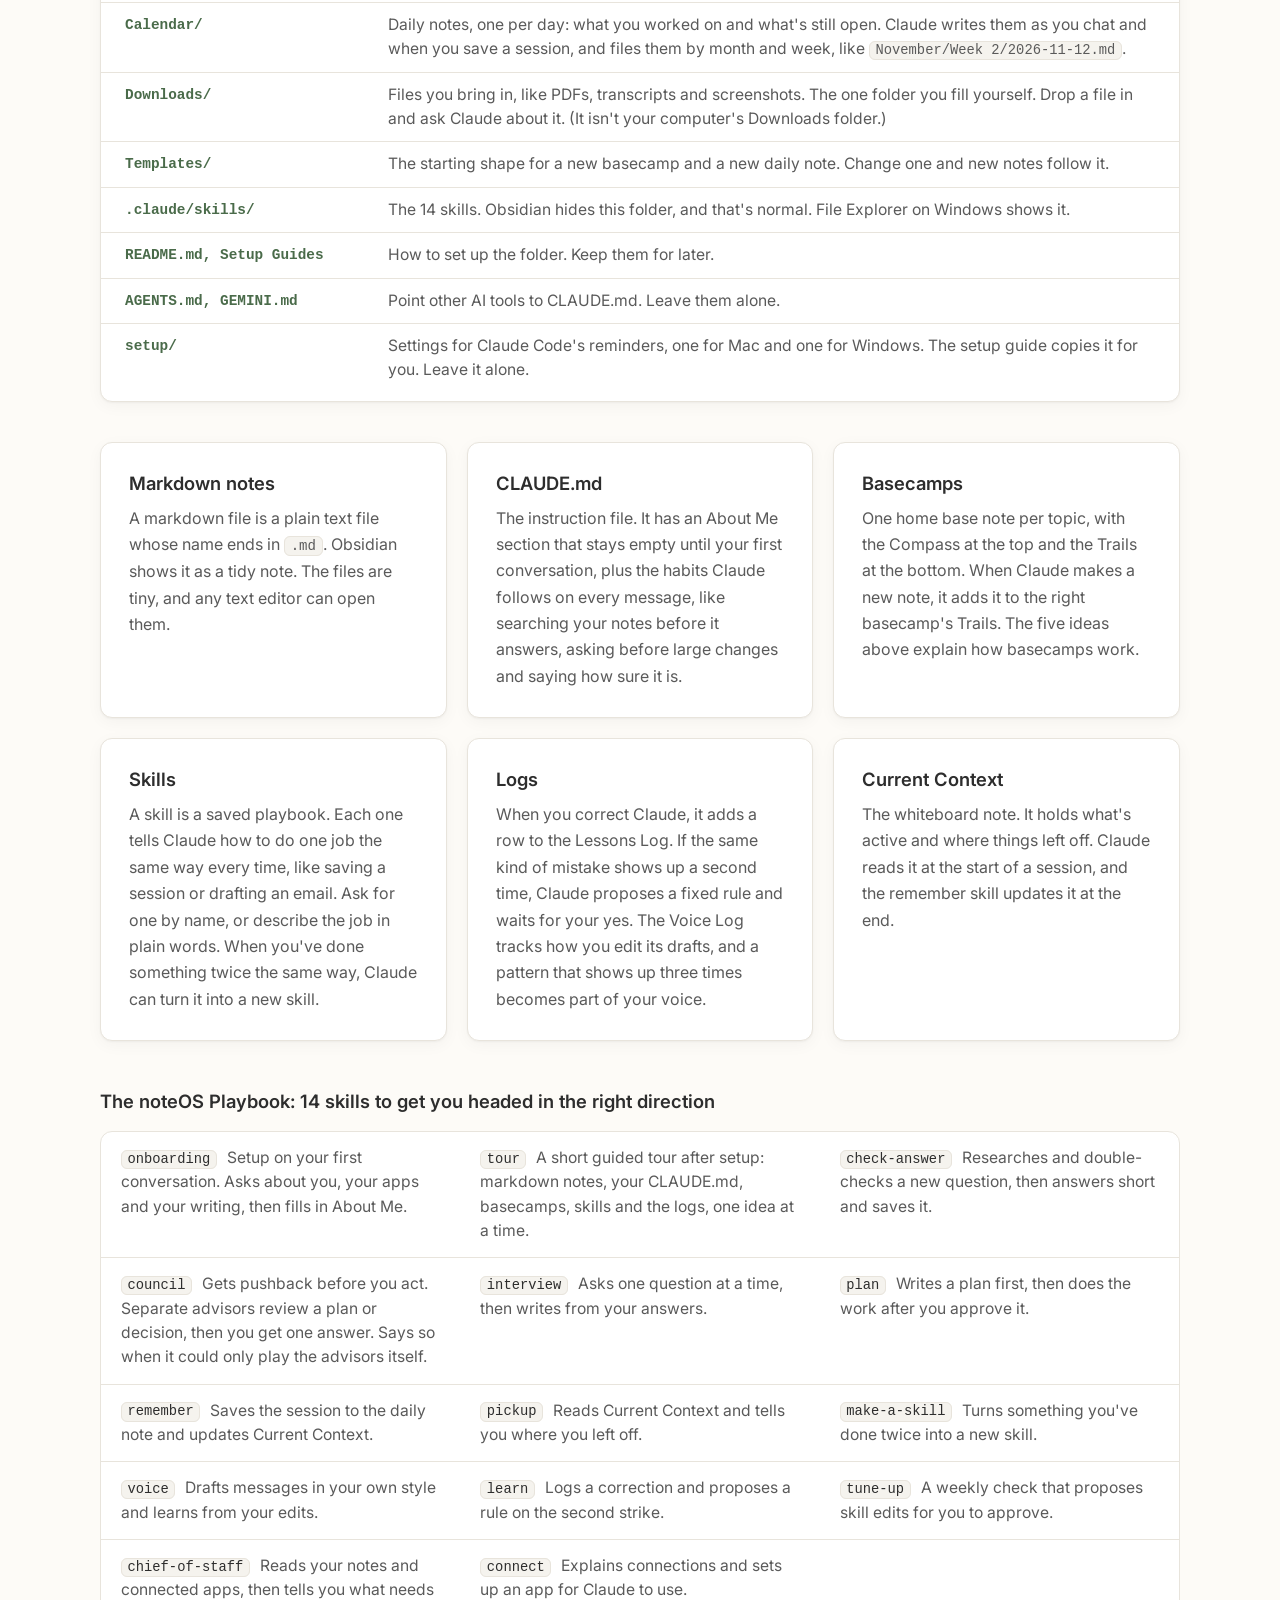
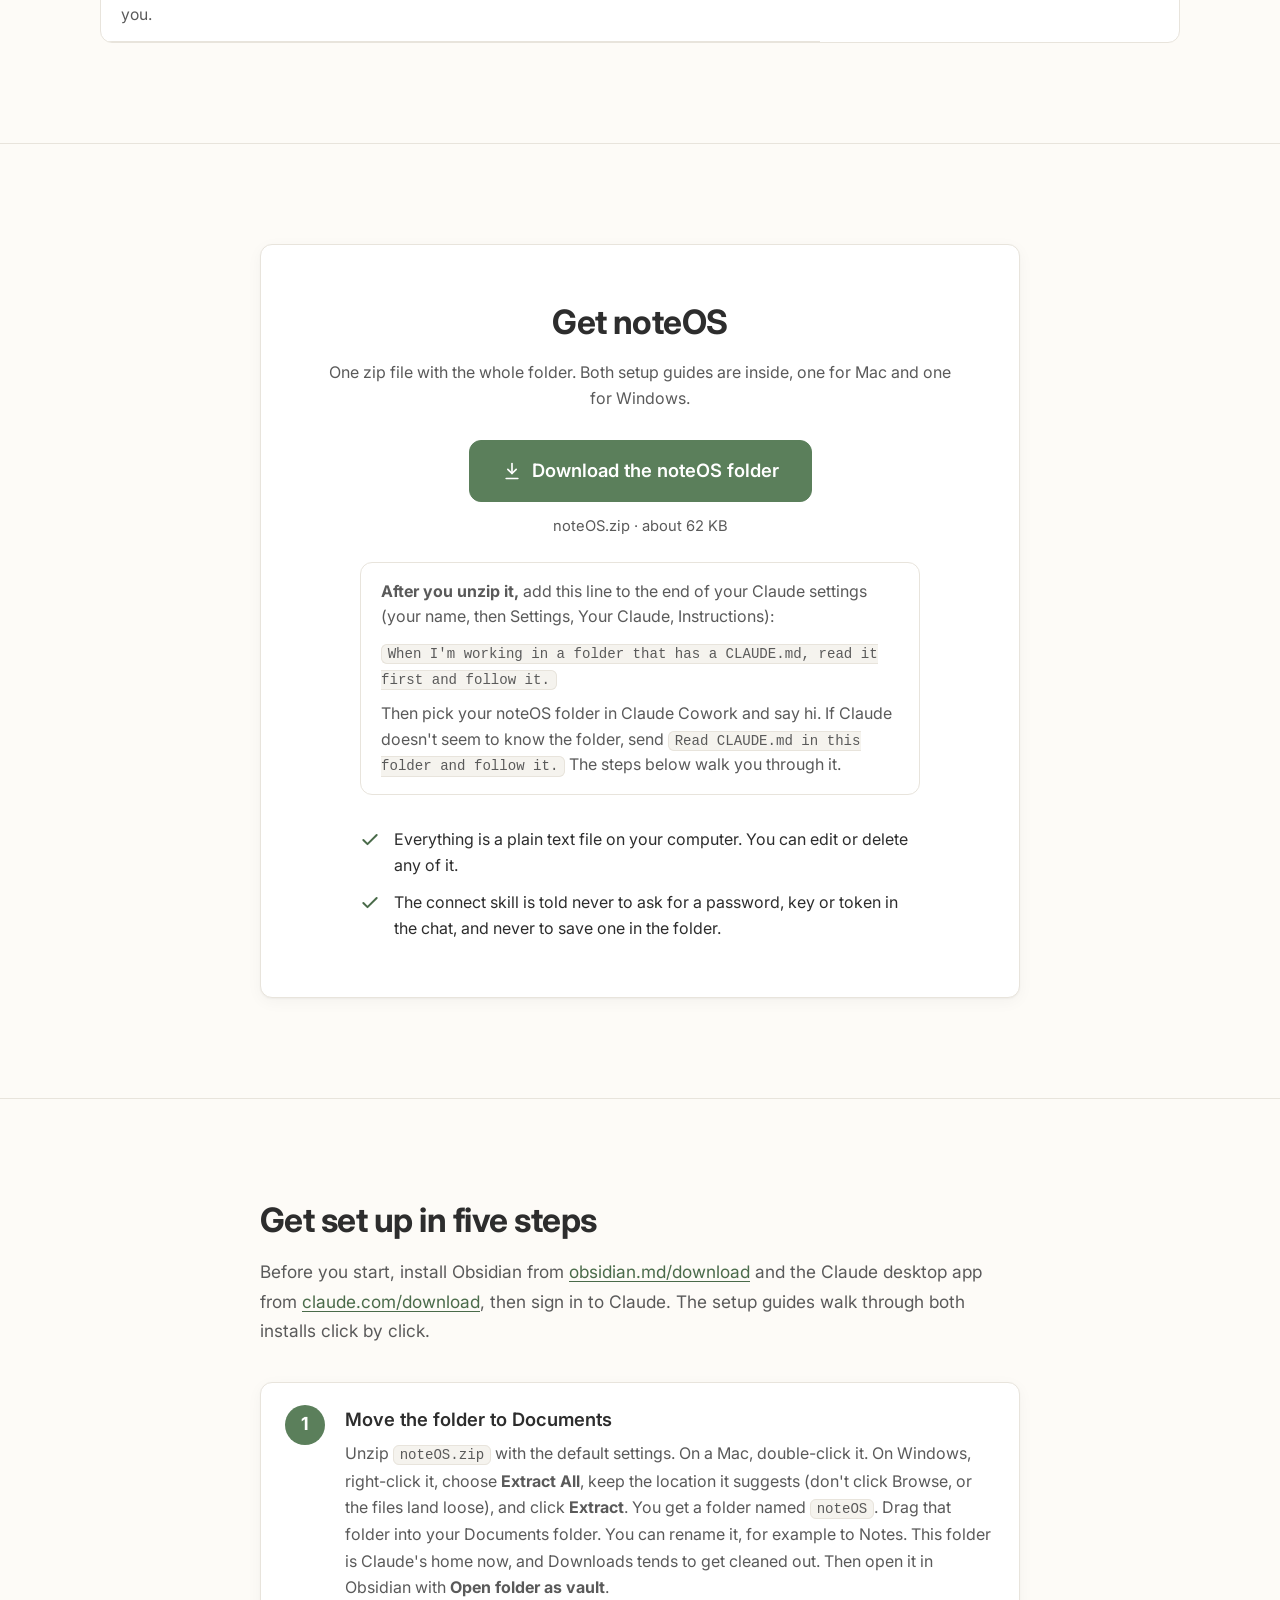
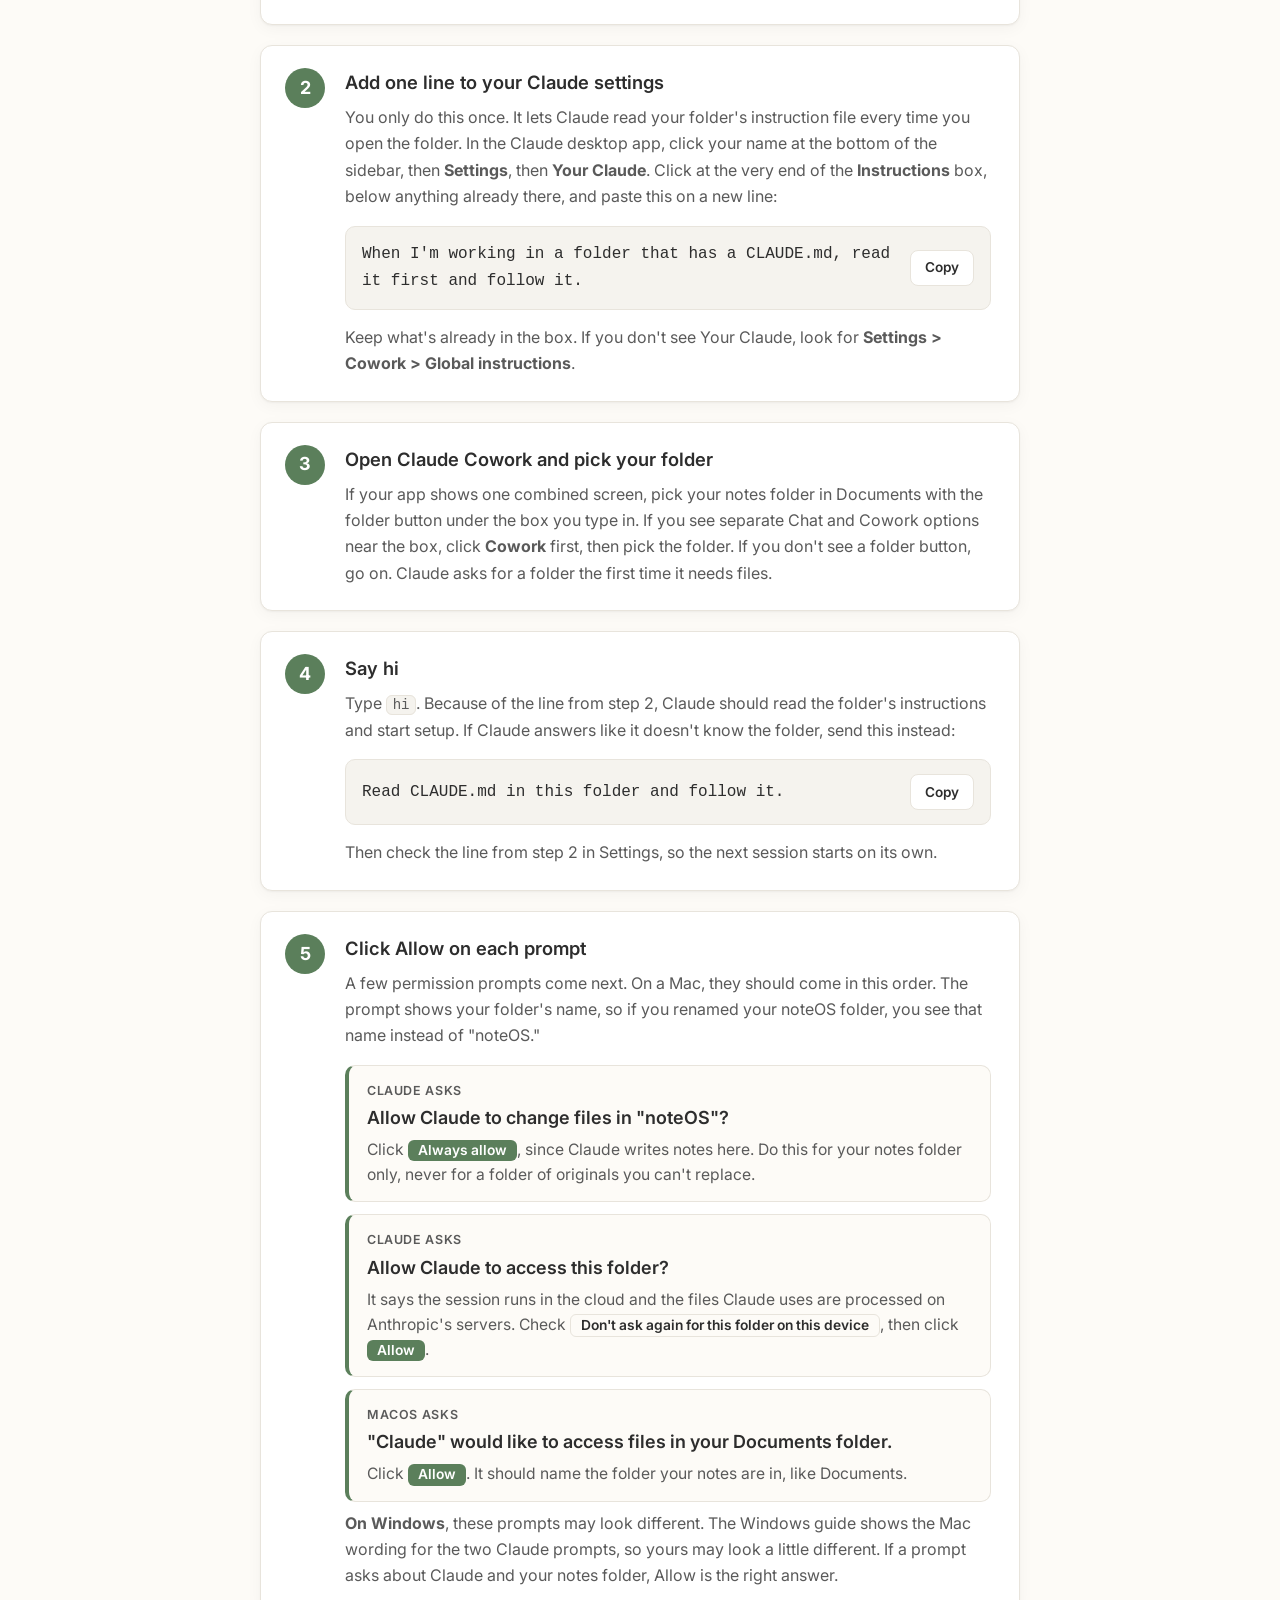
==== commit a6a9e9a5: "Skills explainer: playbook of 14" ====
--- a/index.html
+++ b/index.html
@@ -150,7 +150,7 @@
           <article class="card">
             <div class="num" aria-hidden="true">5</div>
             <h3>It has playbooks</h3>
-            <p>Skills are saved ways of doing things, like setting up, planning or wrapping up a session. Your noteOS folder starts you off with a playbook of 12, from onboarding and the guided tour to remember, pickup and plan. <a href="#playbook">See the full noteOS Playbook below.</a> When you find yourself doing the same thing more than once, Claude can turn it into a new skill, so next time it's one request. The plan skill thinks a project through before anything gets built, and in Claude Code you can switch to a cheaper model for the building.</p>
+            <p>Skills are saved ways of doing things, like setting up, planning or wrapping up a session. Your noteOS folder starts you off with a playbook of 14, from onboarding and the guided tour to remember, pickup and plan. <a href="#playbook">See the full noteOS Playbook below.</a> When you find yourself doing the same thing more than once, Claude can turn it into a new skill, so next time it's one request. The plan skill thinks a project through before anything gets built, and in Claude Code you can switch to a cheaper model for the building.</p>
           </article>
         </div>
         <div class="callout" role="note" aria-labelledby="crew-title">
